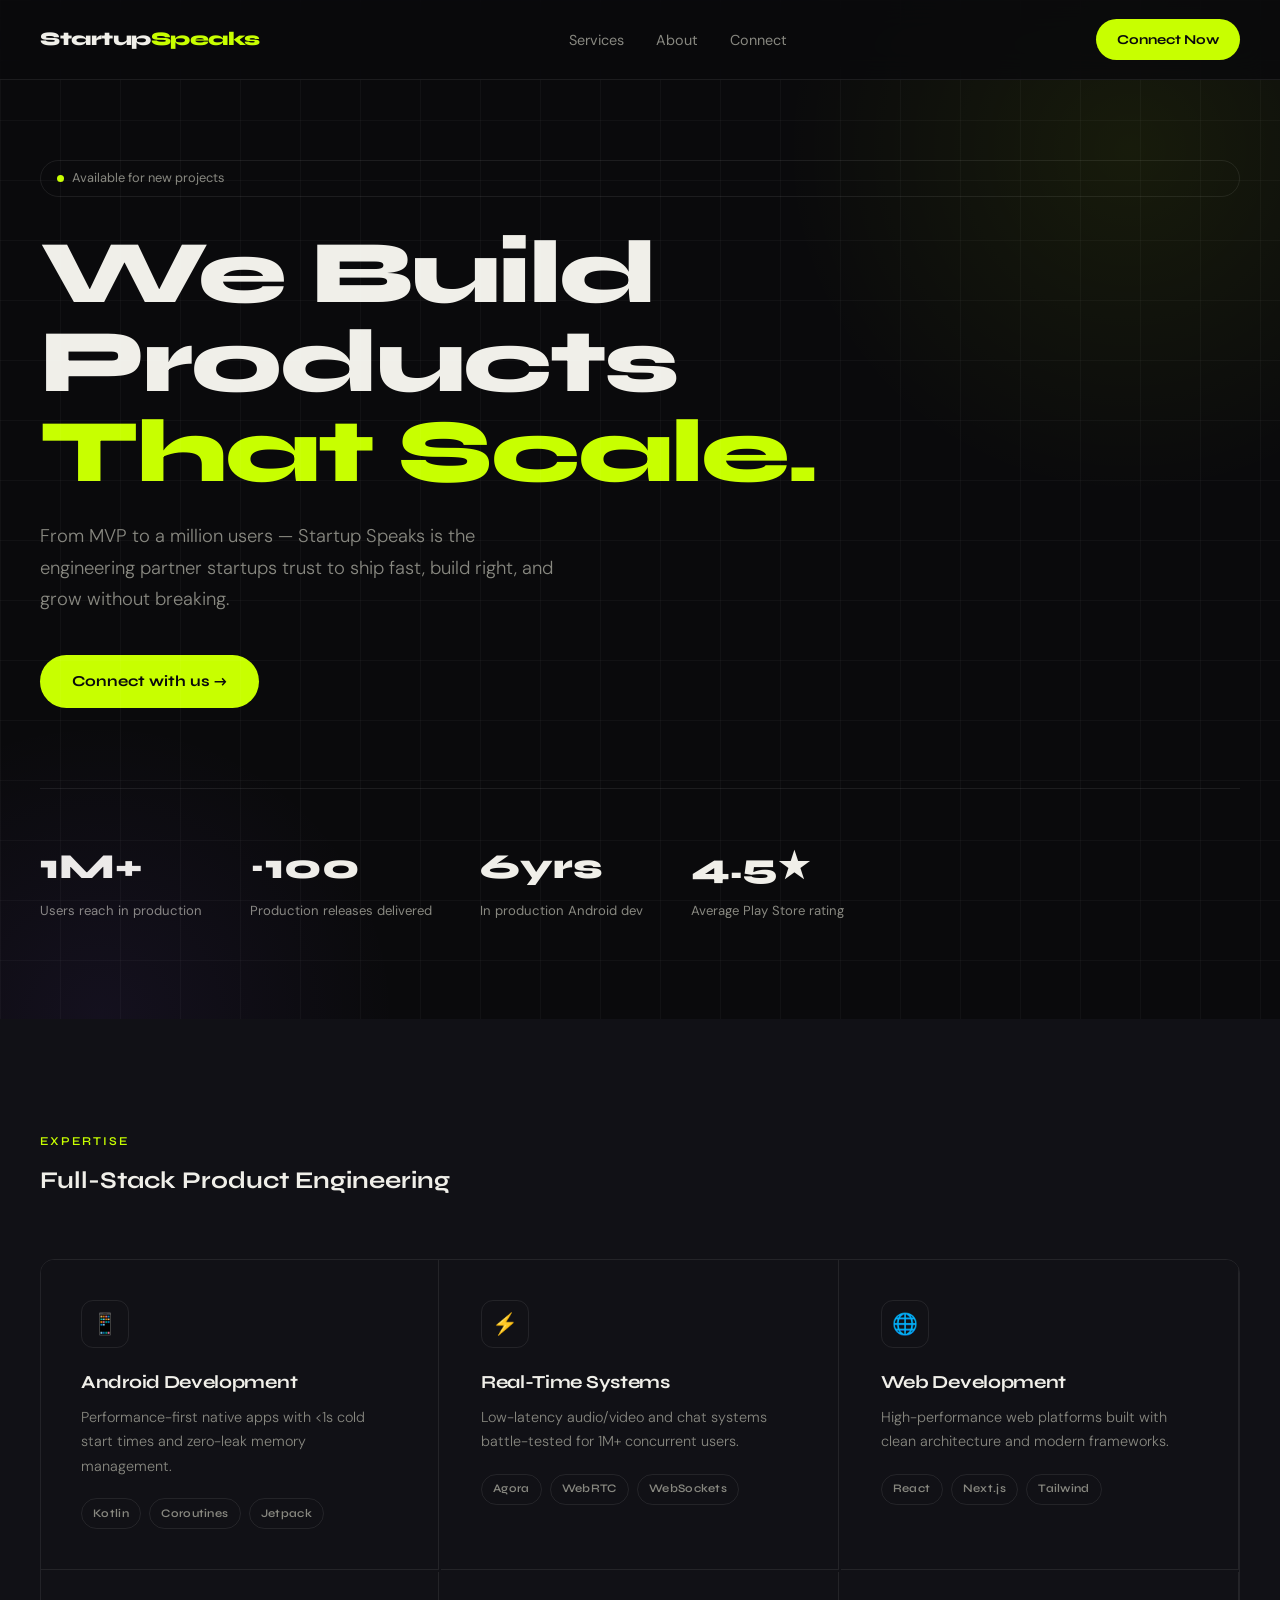
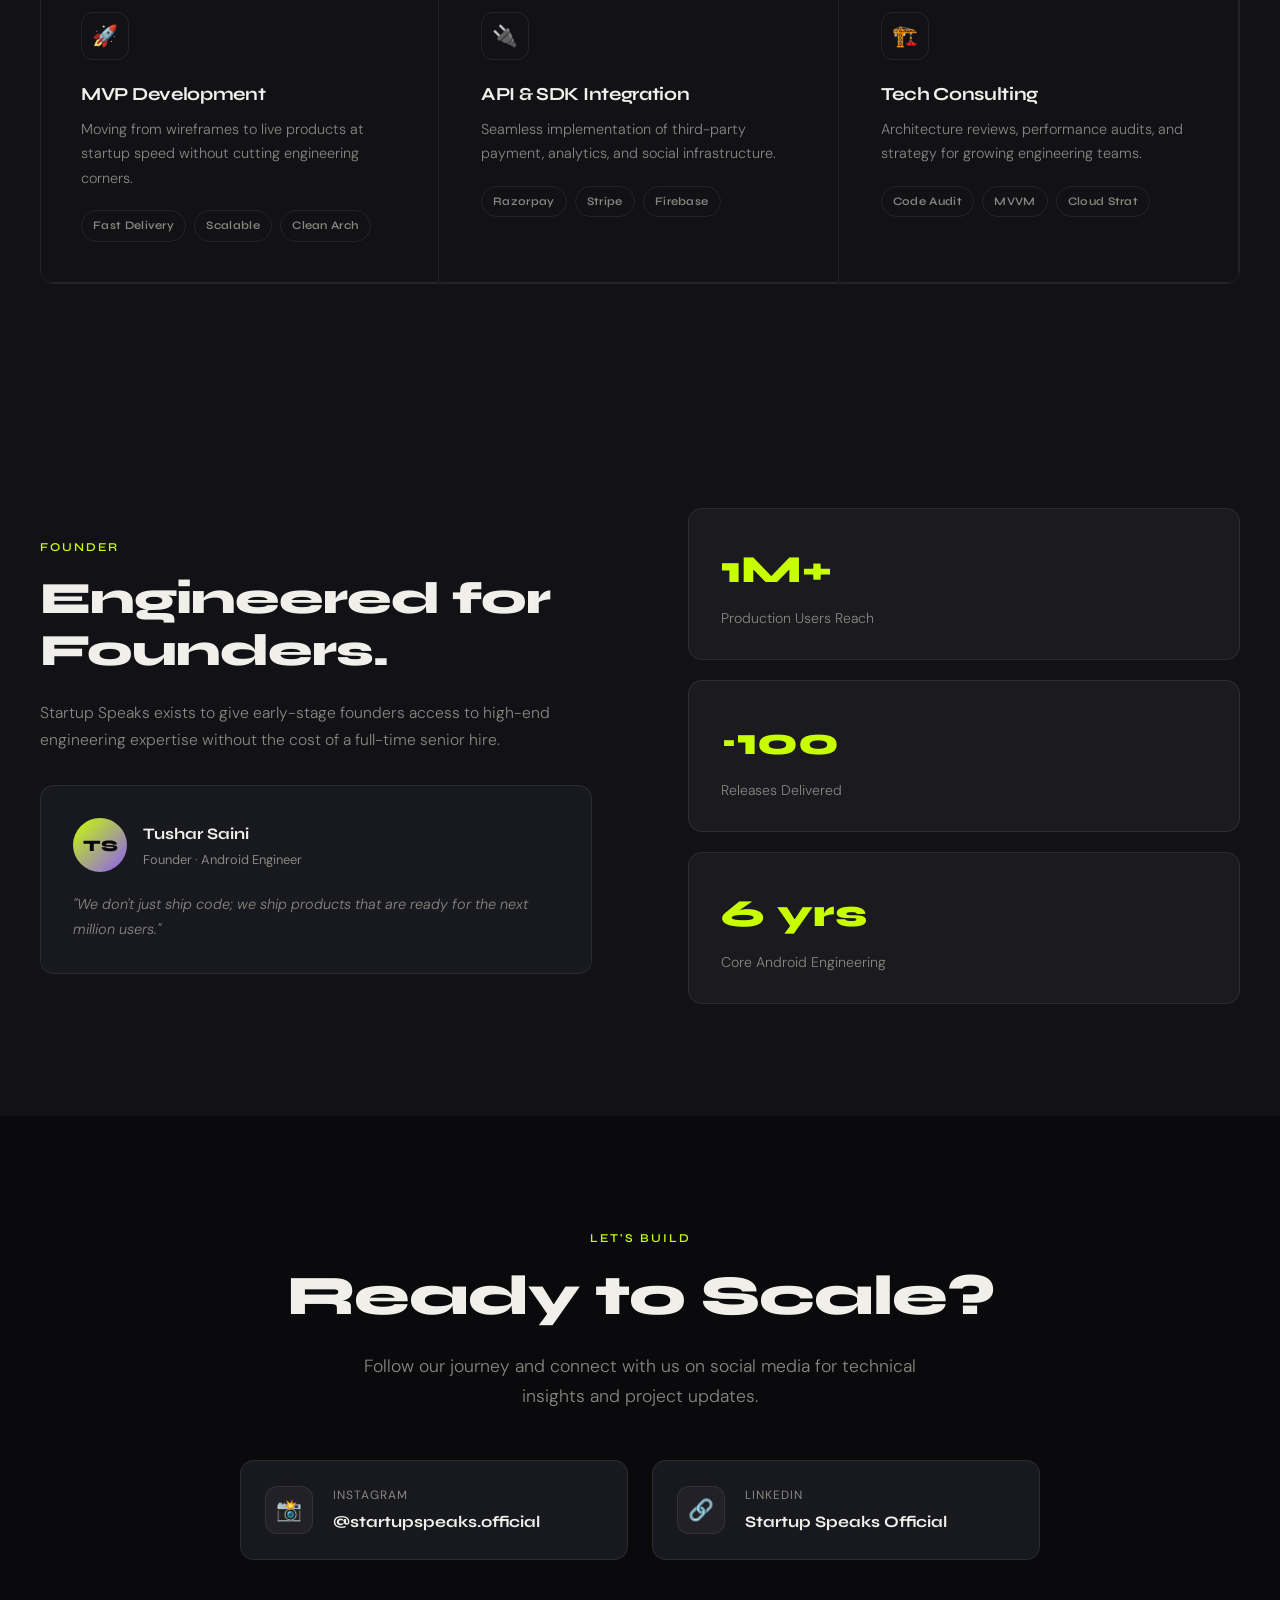
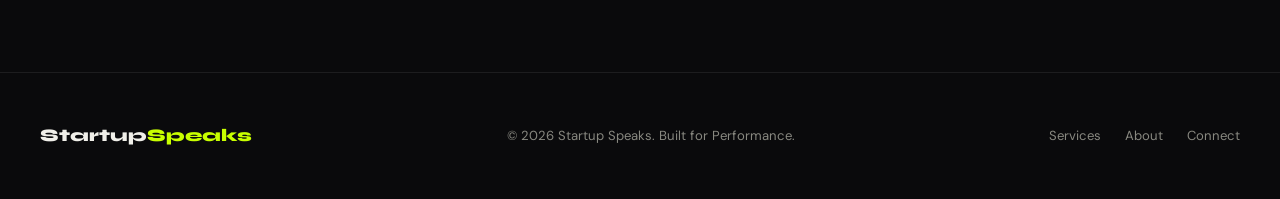
==== index.html @ ca3de437 "Rename startupspeaks_website_updated.html to index.html" ====
<!DOCTYPE html>
<html lang="en">
<head>
<meta charset="UTF-8" />
<meta name="viewport" content="width=device-width, initial-scale=1.0"/>
<title>Startup Speaks — We Build Products That Scale</title>
<link href="https://fonts.googleapis.com/css2?family=Syne:wght@400;500;600;700;800&family=DM+Sans:ital,wght@0,300;0,400;0,500;1,300&display=swap" rel="stylesheet"/>
<style>
*{margin:0;padding:0;box-sizing:border-box}
:root{
  --bg:#0A0A0C;
  --bg2:#111116;
  --bg3:#18181F;
  --accent:#C8FF00;
  --accent2:#8B5CF6;
  --text:#F0EFE9;
  --muted:#888880;
  --border:rgba(255,255,255,0.08);
  --card:rgba(255,255,255,0.04);
  --radius:14px;
}
html{scroll-behavior:smooth}
body{background:var(--bg);color:var(--text);font-family:'DM Sans',sans-serif;font-size:16px;line-height:1.7;overflow-x:hidden}
h1,h2,h3,h4{font-family:'Syne',sans-serif;line-height:1.15}

/* NAV */
nav{position:fixed;top:0;left:0;right:0;z-index:100;padding:1.2rem 2.5rem;display:flex;align-items:center;justify-content:space-between;background:rgba(10,10,12,0.85);backdrop-filter:blur(16px);border-bottom:1px solid var(--border)}
.logo{font-family:'Syne',sans-serif;font-size:1.2rem;font-weight:800;letter-spacing:-0.5px;color:var(--text)}
.logo span{color:var(--accent)}
.nav-links{display:flex;gap:2rem;list-style:none}
.nav-links a{color:var(--muted);text-decoration:none;font-size:0.9rem;font-weight:400;transition:color 0.2s}
.nav-links a:hover{color:var(--text)}
.nav-cta{background:var(--accent);color:#0A0A0C;padding:0.55rem 1.3rem;border-radius:100px;font-family:'Syne',sans-serif;font-size:0.85rem;font-weight:700;text-decoration:none;transition:opacity 0.2s}
.nav-cta:hover{opacity:0.85}

/* HERO */
.hero{min-height:100vh;display:flex;flex-direction:column;justify-content:center;padding:10rem 2.5rem 6rem;position:relative;overflow:hidden}
.hero-grid{position:absolute;inset:0;background-image:linear-gradient(rgba(255,255,255,0.03) 1px,transparent 1px),linear-gradient(90deg,rgba(255,255,255,0.03) 1px,transparent 1px);background-size:60px 60px;pointer-events:none}
.hero-glow{position:absolute;top:-200px;right:-200px;width:700px;height:700px;background:radial-gradient(circle,rgba(200,255,0,0.07) 0%,transparent 70%);pointer-events:none}
.hero-glow2{position:absolute;bottom:-300px;left:-200px;width:600px;height:600px;background:radial-gradient(circle,rgba(139,92,246,0.08) 0%,transparent 70%);pointer-events:none}
.hero-badge{display:inline-flex;align-items:center;gap:0.5rem;border:1px solid var(--border);border-radius:100px;padding:0.4rem 1rem;font-size:0.8rem;color:var(--muted);margin-bottom:2rem}
.badge-dot{width:7px;height:7px;border-radius:50%;background:var(--accent);animation:pulse 2s infinite}
@keyframes pulse{0%,100%{opacity:1}50%{opacity:0.4}}
.hero h1{font-size:clamp(3rem,7vw,6.5rem);font-weight:800;letter-spacing:-2px;line-height:1.0;max-width:900px;margin-bottom:1.5rem}
.hero h1 .line2{color:var(--accent)}
.hero p{font-size:1.15rem;color:var(--muted);max-width:520px;margin-bottom:2.5rem;font-weight:300}
.hero-actions{display:flex;gap:1rem;align-items:center;flex-wrap:wrap}
.btn-primary{background:var(--accent);color:#0A0A0C;padding:0.85rem 2rem;border-radius:100px;font-family:'Syne',sans-serif;font-weight:700;font-size:0.95rem;text-decoration:none;transition:opacity 0.2s}
.btn-primary:hover{opacity:0.85}
.hero-stats{display:flex;gap:3rem;margin-top:5rem;padding-top:3rem;border-top:1px solid var(--border)}
.stat-num{font-family:'Syne',sans-serif;font-size:2.2rem;font-weight:800;color:var(--text)}
.stat-label{font-size:0.82rem;color:var(--muted);margin-top:0.2rem}

/* SERVICES */
.services{background:var(--bg2)}
.services-grid{display:grid;grid-template-columns:repeat(auto-fit,minmax(300px,1fr));gap:1.5px;margin-top:4rem;border:1.5px solid var(--border);border-radius:var(--radius);overflow:hidden}
.service-card{background:var(--bg2);padding:2.5rem;border-right:1.5px solid var(--border);border-bottom:1.5px solid var(--border);transition:background 0.25s}
.service-card:hover{background:var(--bg3)}
.service-icon{width:48px;height:48px;border-radius:12px;border:1px solid var(--border);display:flex;align-items:center;justify-content:center;margin-bottom:1.5rem;font-size:1.3rem}
.service-card h3{font-size:1.15rem;font-weight:700;margin-bottom:0.75rem;letter-spacing:-0.3px}
.service-card p{font-size:0.9rem;color:var(--muted);line-height:1.7;font-weight:300}
.service-tags{display:flex;flex-wrap:wrap;gap:0.5rem;margin-top:1.25rem}
.tag{font-size:0.72rem;padding:0.3rem 0.7rem;border-radius:100px;border:1px solid var(--border);color:var(--muted);font-family:'Syne',sans-serif;font-weight:600;letter-spacing:0.3px}

/* ABOUT */
.about{background:var(--bg2)}
.about-inner{display:grid;grid-template-columns:1fr 1fr;gap:6rem;align-items:center}
.about-left h2{font-size:clamp(2rem,3.5vw,3rem);font-weight:800;letter-spacing:-1px;margin-bottom:1.5rem}
.about-left p{color:var(--muted);font-weight:300;margin-bottom:1.25rem;font-size:0.98rem}
.founder-card{background:var(--bg3);border:1px solid var(--border);border-radius:var(--radius);padding:2rem;margin-top:2rem}
.founder-top{display:flex;align-items:center;gap:1rem;margin-bottom:1.25rem}
.founder-avatar{width:54px;height:54px;border-radius:50%;background:linear-gradient(135deg,#C8FF00,#8B5CF6);display:flex;align-items:center;justify-content:center;font-family:'Syne',sans-serif;font-weight:800;font-size:1rem;color:#0A0A0C}
.founder-name{font-family:'Syne',sans-serif;font-weight:700;font-size:1rem;margin-bottom:0.15rem}
.founder-role{font-size:0.8rem;color:var(--muted)}
.founder-quote{font-size:0.9rem;color:var(--muted);font-style:italic;line-height:1.7;font-weight:300}
.about-right{display:flex;flex-direction:column;gap:1.25rem}
.about-stat{background:var(--card);border:1px solid var(--border);border-radius:var(--radius);padding:1.75rem 2rem;transition:border-color 0.2s}
.about-stat:hover{border-color:rgba(200,255,0,0.25)}
.about-stat-num{font-family:'Syne',sans-serif;font-size:2.4rem;font-weight:800;color:var(--accent);margin-bottom:0.3rem}
.about-stat-label{font-size:0.88rem;color:var(--muted);font-weight:300}

/* CONTACT */
section{padding:7rem 2.5rem}
.section-tag{font-size:0.75rem;font-weight:600;letter-spacing:2px;text-transform:uppercase;color:var(--accent);margin-bottom:1rem;font-family:'Syne',sans-serif;display:block}
#contact{background:var(--bg);text-align:center;display:flex;flex-direction:column;align-items:center}
.contact-inner{max-width:800px;width:100%}
.contact-inner h2{font-size:clamp(2.5rem,5vw,3.5rem);font-weight:800;letter-spacing:-1px;margin-bottom:1.5rem}
.contact-inner p{color:var(--muted);font-weight:300;margin:0 auto 3rem;font-size:1.1rem;max-width:600px}
.contact-links{display:grid;grid-template-columns:repeat(auto-fit, minmax(300px, 1fr));gap:1.5rem;justify-content:center}
.contact-link{display:flex;align-items:center;gap:1.25rem;padding:1.5rem;background:var(--bg3);border:1px solid var(--border);border-radius:var(--radius);text-decoration:none;color:var(--text);transition:border-color 0.2s,transform 0.2s}
.contact-link:hover{border-color:rgba(200,255,0,0.4);transform:translateY(-4px)}
.cl-icon{width:48px;height:48px;border-radius:12px;background:var(--card);border:1px solid var(--border);display:flex;align-items:center;justify-content:center;font-size:1.3rem;flex-shrink:0}
.cl-text{text-align:left}
.cl-label{font-size:0.75rem;color:var(--muted);font-weight:400;margin-bottom:0.15rem;text-transform:uppercase;letter-spacing:1px}
.cl-value{font-family:'Syne',sans-serif;font-size:1rem;font-weight:700}

/* FOOTER */
footer{border-top:1px solid var(--border);padding:3rem 2.5rem;display:flex;align-items:center;justify-content:space-between;flex-wrap:wrap;gap:2rem}
.foot-logo{font-family:'Syne',sans-serif;font-size:1.1rem;font-weight:800}
.foot-logo span{color:var(--accent)}
.foot-copy{font-size:0.82rem;color:var(--muted)}
.foot-links{display:flex;gap:1.5rem}
.foot-links a{font-size:0.82rem;color:var(--muted);text-decoration:none;transition:color 0.2s}
.foot-links a:hover{color:var(--text)}

@media(max-width:768px){
  nav{padding:1rem 1.25rem}
  .nav-links{display:none}
  .hero{padding:8rem 1.25rem 4rem}
  .hero-stats{flex-wrap:wrap;gap:2rem}
  section{padding:5rem 1.25rem}
  .about-inner{grid-template-columns:1fr;gap:3rem}
  .contact-links{grid-template-columns:1fr}
  footer{flex-direction:column;text-align:center}
}
</style>
</head>
<body>

<nav>
  <div class="logo">Startup<span>Speaks</span></div>
  <ul class="nav-links">
    <li><a href="#services">Services</a></li>
    <li><a href="#about">About</a></li>
    <li><a href="#contact">Connect</a></li>
  </ul>
  <a href="#contact" class="nav-cta">Connect Now</a>
</nav>

<!-- HERO -->
<section class="hero" id="home">
  <div class="hero-grid"></div>
  <div class="hero-glow"></div>
  <div class="hero-glow2"></div>
  <div class="hero-badge">
    <span class="badge-dot"></span>
    Available for new projects
  </div>
  <h1>We Build Products<br><span class="line2">That Scale.</span></h1>
  <p>From MVP to a million users — Startup Speaks is the engineering partner startups trust to ship fast, build right, and grow without breaking.</p>
  <div class="hero-actions">
    <a href="#contact" class="btn-primary">Connect with us →</a>
  </div>
  <div class="hero-stats">
    <div>
      <div class="stat-num">1M+</div>
      <div class="stat-label">Users reach in production</div>
    </div>
    <div>
      <div class="stat-num">~100</div>
      <div class="stat-label">Production releases delivered</div>
    </div>
    <div>
      <div class="stat-num">6yrs</div>
      <div class="stat-label">In production Android dev</div>
    </div>
    <div>
      <div class="stat-num">4.5★</div>
      <div class="stat-label">Average Play Store rating</div>
    </div>
  </div>
</section>

<!-- SERVICES (FULL RESTORATION) -->
<section class="services" id="services">
  <div class="section-tag">Expertise</div>
  <h2 class="section-title">Full-Stack Product Engineering</h2>
  <div class="services-grid">
    <div class="service-card">
      <div class="service-icon">📱</div>
      <h3>Android Development</h3>
      <p>Performance-first native apps with &lt;1s cold start times and zero-leak memory management.</p>
      <div class="service-tags"><span class="tag">Kotlin</span><span class="tag">Coroutines</span><span class="tag">Jetpack</span></div>
    </div>
    <div class="service-card">
      <div class="service-icon">⚡</div>
      <h3>Real-Time Systems</h3>
      <p>Low-latency audio/video and chat systems battle-tested for 1M+ concurrent users.</p>
      <div class="service-tags"><span class="tag">Agora</span><span class="tag">WebRTC</span><span class="tag">WebSockets</span></div>
    </div>
    <div class="service-card">
      <div class="service-icon">🌐</div>
      <h3>Web Development</h3>
      <p>High-performance web platforms built with clean architecture and modern frameworks.</p>
      <div class="service-tags"><span class="tag">React</span><span class="tag">Next.js</span><span class="tag">Tailwind</span></div>
    </div>
    <div class="service-card">
      <div class="service-icon">🚀</div>
      <h3>MVP Development</h3>
      <p>Moving from wireframes to live products at startup speed without cutting engineering corners.</p>
      <div class="service-tags"><span class="tag">Fast Delivery</span><span class="tag">Scalable</span><span class="tag">Clean Arch</span></div>
    </div>
    <div class="service-card">
      <div class="service-icon">🔌</div>
      <h3>API & SDK Integration</h3>
      <p>Seamless implementation of third-party payment, analytics, and social infrastructure.</p>
      <div class="service-tags"><span class="tag">Razorpay</span><span class="tag">Stripe</span><span class="tag">Firebase</span></div>
    </div>
    <div class="service-card">
      <div class="service-icon">🏗️</div>
      <h3>Tech Consulting</h3>
      <p>Architecture reviews, performance audits, and strategy for growing engineering teams.</p>
      <div class="service-tags"><span class="tag">Code Audit</span><span class="tag">MVVM</span><span class="tag">Cloud Strat</span></div>
    </div>
  </div>
</section>

<!-- ABOUT -->
<section class="about" id="about">
  <div class="about-inner">
    <div class="about-left">
      <div class="section-tag">Founder</div>
      <h2>Engineered for Founders.</h2>
      <p>Startup Speaks exists to give early-stage founders access to high-end engineering expertise without the cost of a full-time senior hire.</p>
      <div class="founder-card">
        <div class="founder-top">
          <div class="founder-avatar">TS</div>
          <div>
            <div class="founder-name">Tushar Saini</div>
            <div class="founder-role">Founder · Android Engineer</div>
          </div>
        </div>
        <div class="founder-quote">"We don't just ship code; we ship products that are ready for the next million users."</div>
      </div>
    </div>
    <div class="about-right">
      <div class="about-stat"><div class="about-stat-num">1M+</div><div class="about-stat-label">Production Users Reach</div></div>
      <div class="about-stat"><div class="about-stat-num">~100</div><div class="about-stat-label">Releases Delivered</div></div>
      <div class="about-stat"><div class="about-stat-num">6 yrs</div><div class="about-stat-label">Core Android Engineering</div></div>
    </div>
  </div>
</section>

<!-- LET'S BUILD -->
<section id="contact">
  <span class="section-tag">Let's Build</span>
  <div class="contact-inner">
    <h2>Ready to Scale?</h2>
    <p>Follow our journey and connect with us on social media for technical insights and project updates.</p>
    <div class="contact-links">
      <a href="https://instagram.com/startupspeaks.official" class="contact-link" target="_blank">
        <div class="cl-icon">📸</div>
        <div class="cl-text">
          <div class="cl-label">Instagram</div>
          <div class="cl-value">@startupspeaks.official</div>
        </div>
      </a>
      <a href="https://www.linkedin.com/company/startup-speaks-official/" class="contact-link" target="_blank">
        <div class="cl-icon">🔗</div>
        <div class="cl-text">
          <div class="cl-label">LinkedIn</div>
          <div class="cl-value">Startup Speaks Official</div>
        </div>
      </a>
    </div>
  </div>
</section>

<footer>
  <div class="foot-logo">Startup<span>Speaks</span></div>
  <div class="foot-copy">© 2026 Startup Speaks. Built for Performance.</div>
  <div class="foot-links">
    <a href="#services">Services</a>
    <a href="#about">About</a>
    <a href="#contact">Connect</a>
  </div>
</footer>

</body>
</html>
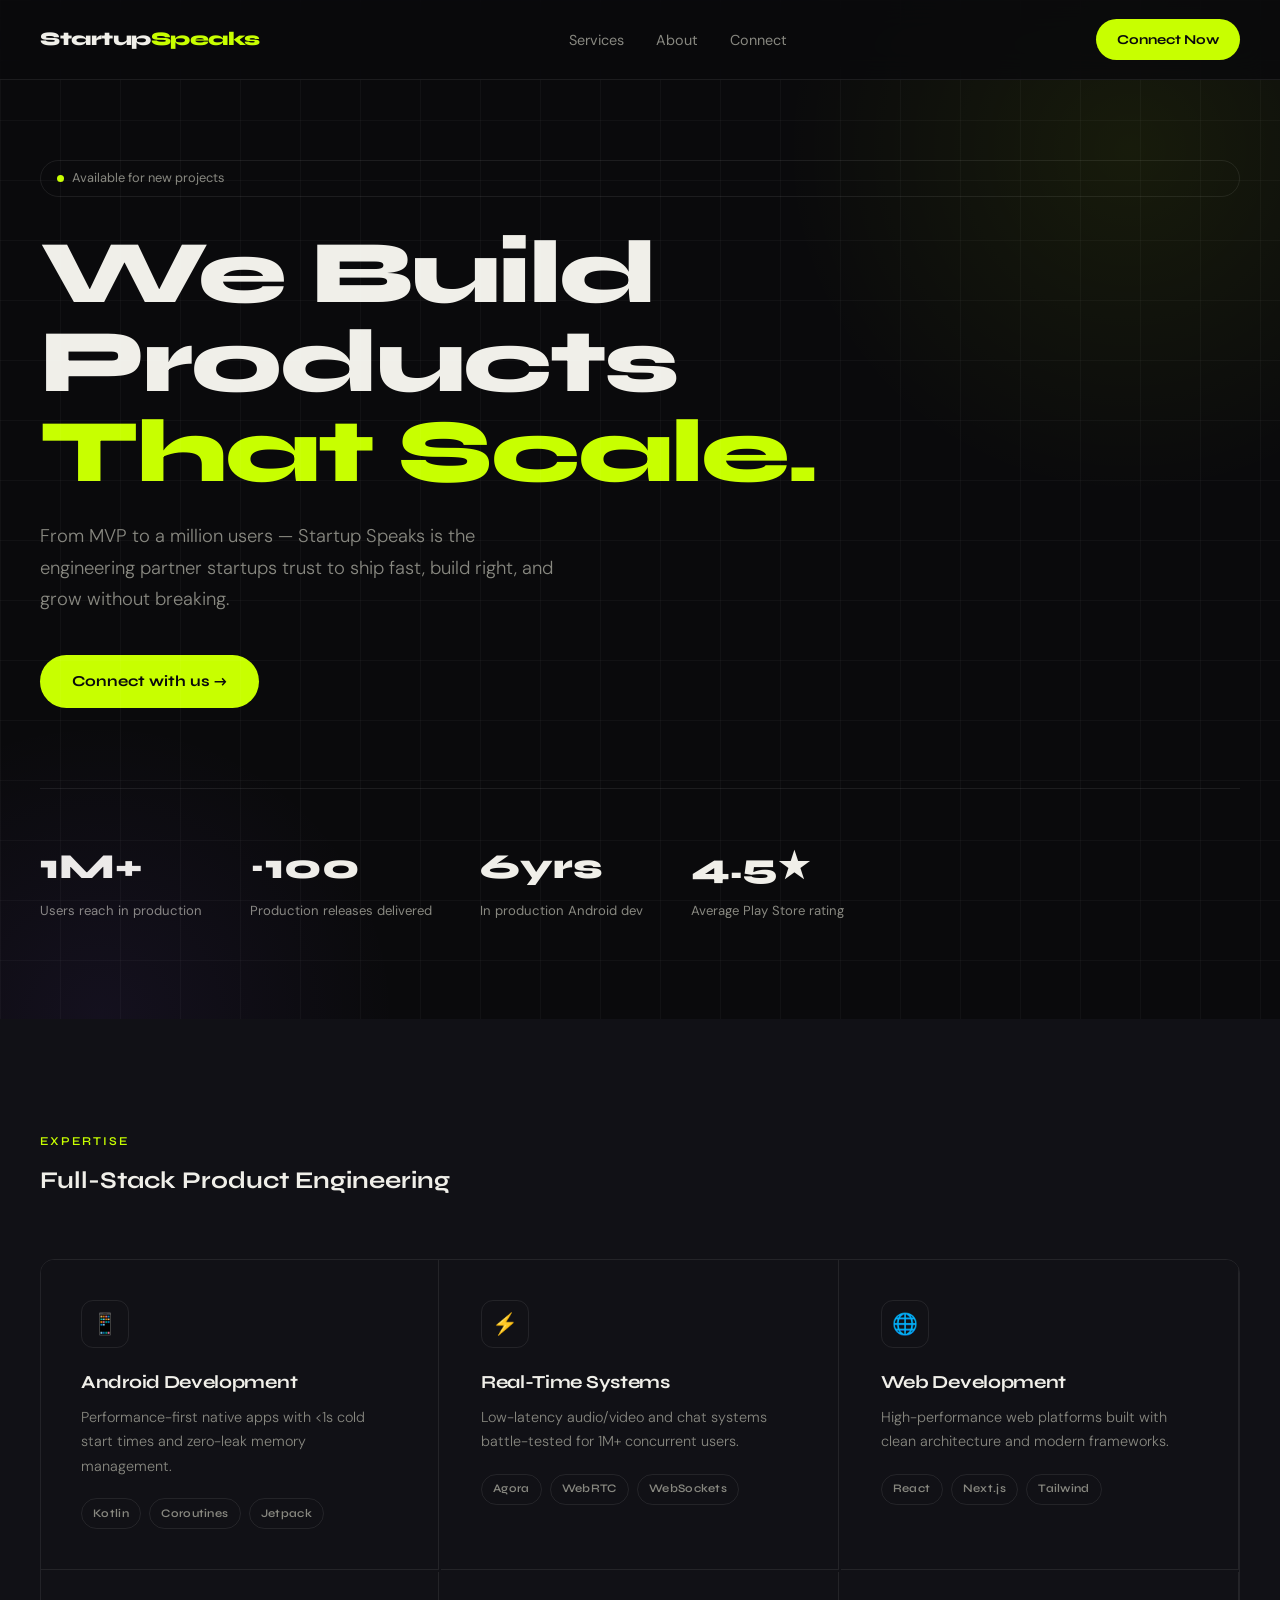
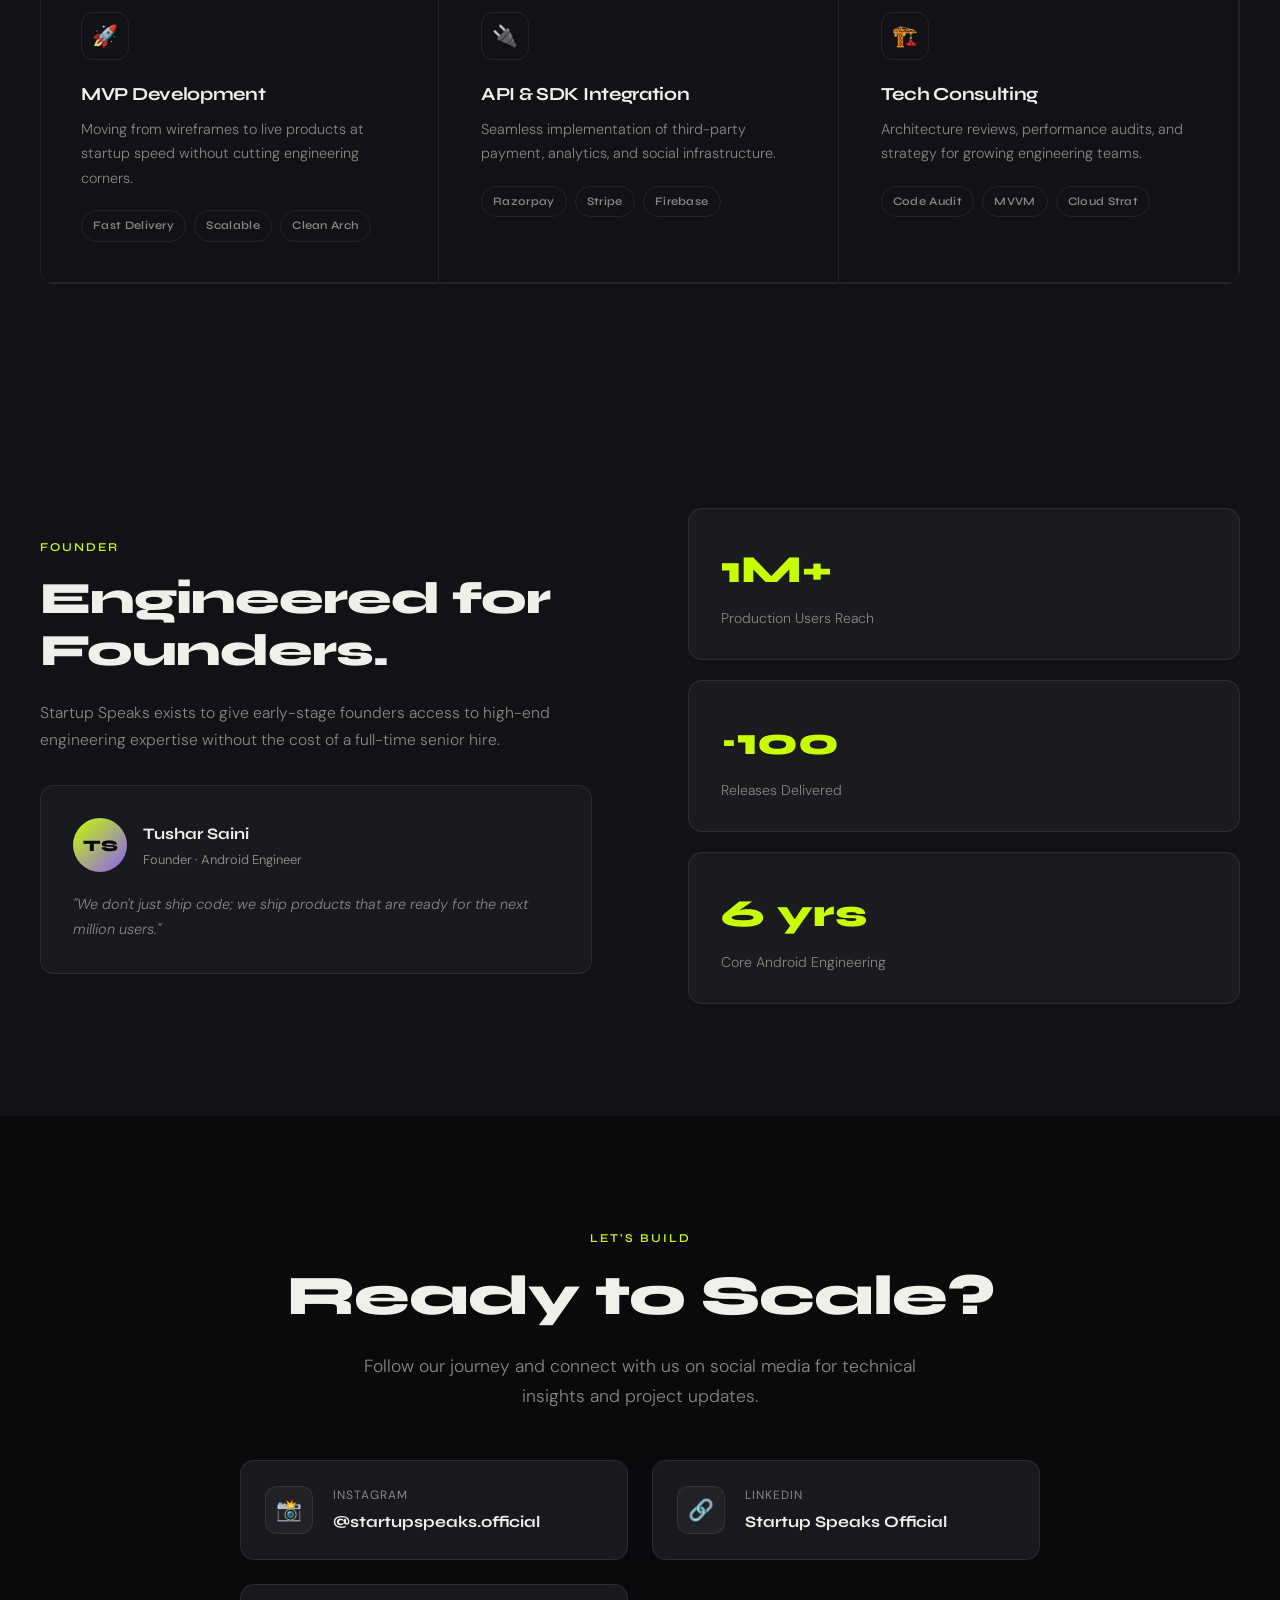
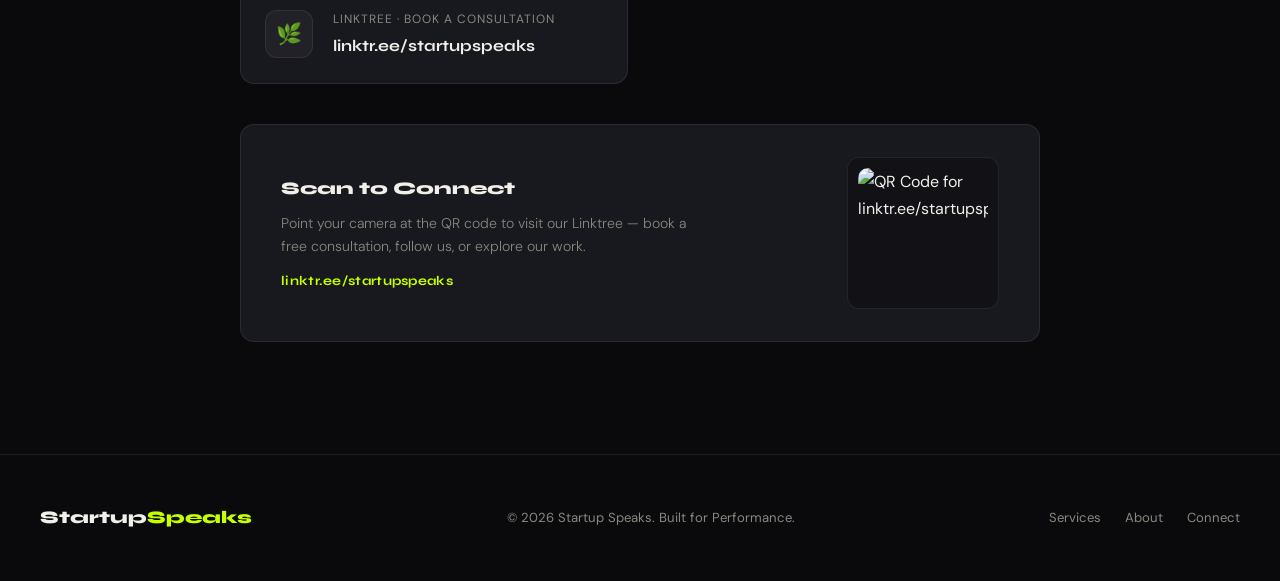
==== commit 4069162d: "Add files via upload" ====
--- a/index.html
+++ b/index.html
@@ -1,6 +1,15 @@
 <!DOCTYPE html>
 <html lang="en">
 <head>
+  <!-- Google tag (gtag.js) -->
+<script async src="https://www.googletagmanager.com/gtag/js?id=G-L5RK6MMP61"></script>
+<script>
+  window.dataLayer = window.dataLayer || [];
+  function gtag(){dataLayer.push(arguments);}
+  gtag('js', new Date());
+
+  gtag('config', 'G-L5RK6MMP61');
+</script>
 <meta charset="UTF-8" />
 <meta name="viewport" content="width=device-width, initial-scale=1.0"/>
 <title>Startup Speaks — We Build Products That Scale</title>
@@ -94,6 +103,16 @@
 .cl-label{font-size:0.75rem;color:var(--muted);font-weight:400;margin-bottom:0.15rem;text-transform:uppercase;letter-spacing:1px}
 .cl-value{font-family:'Syne',sans-serif;font-size:1rem;font-weight:700}
 
+/* QR CARD */
+.qr-card{display:flex;align-items:center;justify-content:space-between;gap:2rem;margin-top:2.5rem;padding:2rem 2.5rem;background:var(--bg3);border:1px solid var(--border);border-radius:var(--radius);max-width:800px;width:100%;text-align:left;transition:border-color 0.2s}
+.qr-card:hover{border-color:rgba(200,255,0,0.3)}
+.qr-card-left{flex:1}
+.qr-title{font-family:'Syne',sans-serif;font-size:1.1rem;font-weight:800;margin-bottom:0.5rem;color:var(--text)}
+.qr-sub{font-size:0.88rem;color:var(--muted);font-weight:300;line-height:1.65;margin-bottom:0.75rem;max-width:420px}
+.qr-url{font-family:'Syne',sans-serif;font-size:0.82rem;font-weight:700;color:var(--accent);letter-spacing:0.3px}
+.qr-card-right{flex-shrink:0;padding:10px;background:var(--bg2);border:1px solid var(--border);border-radius:12px}
+@media(max-width:768px){.qr-card{flex-direction:column;align-items:flex-start}.qr-card-right{align-self:center}}
+
 /* FOOTER */
 footer{border-top:1px solid var(--border);padding:3rem 2.5rem;display:flex;align-items:center;justify-content:space-between;flex-wrap:wrap;gap:2rem}
 .foot-logo{font-family:'Syne',sans-serif;font-size:1.1rem;font-weight:800}
@@ -252,6 +271,25 @@
           <div class="cl-value">Startup Speaks Official</div>
         </div>
       </a>
+      <a href="https://linktr.ee/startupspeaks" class="contact-link" target="_blank">
+        <div class="cl-icon">🌿</div>
+        <div class="cl-text">
+          <div class="cl-label">Linktree · Book a Consultation</div>
+          <div class="cl-value">linktr.ee/startupspeaks</div>
+        </div>
+      </a>
+    </div>
+
+    <!-- QR Card -->
+    <div class="qr-card">
+      <div class="qr-card-left">
+        <div class="qr-title">Scan to Connect</div>
+        <div class="qr-sub">Point your camera at the QR code to visit our Linktree — book a free consultation, follow us, or explore our work.</div>
+        <div class="qr-url">linktr.ee/startupspeaks</div>
+      </div>
+      <div class="qr-card-right">
+        <img src="https://api.qrserver.com/v1/create-qr-code/?size=160x160&data=https://linktr.ee/startupspeaks&bgcolor=111116&color=C8FF00&qzone=2&format=png" alt="QR Code for linktr.ee/startupspeaks" width="130" height="130" style="border-radius:10px;display:block"/>
+      </div>
     </div>
   </div>
 </section>
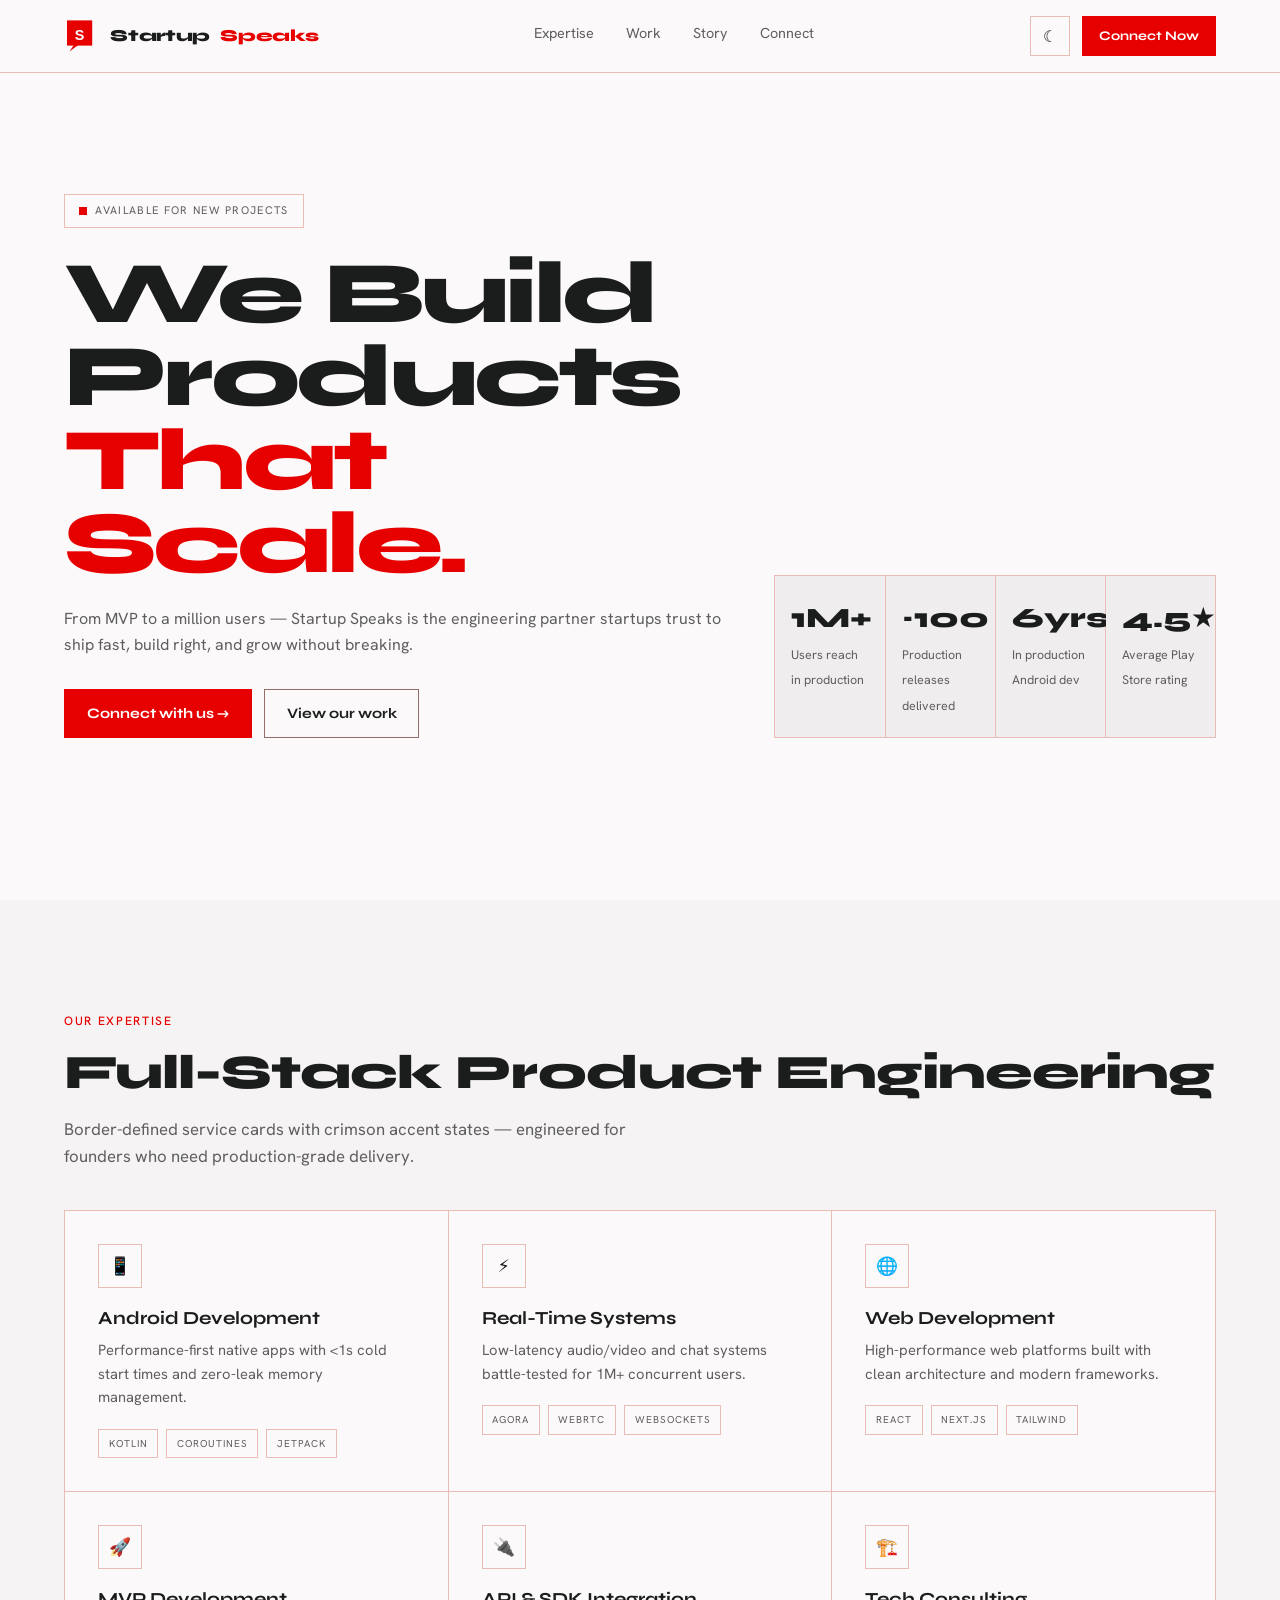
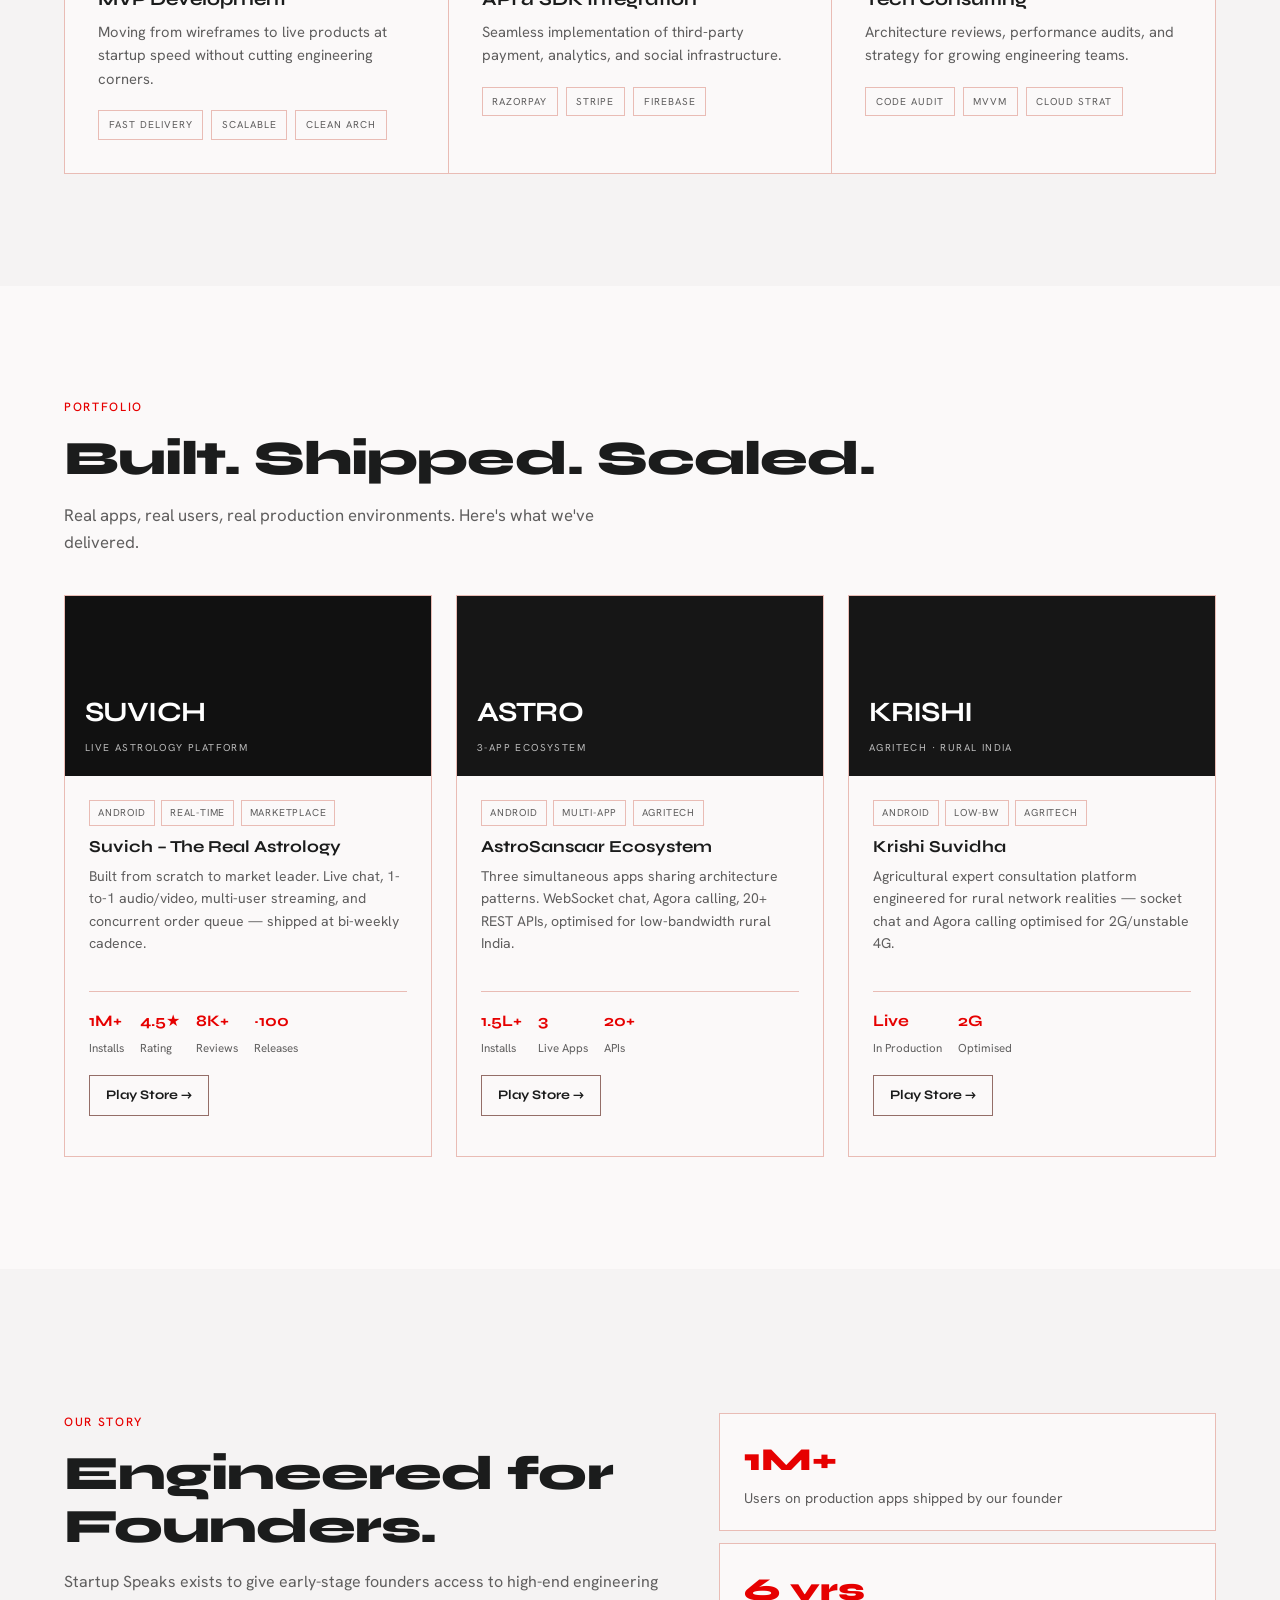
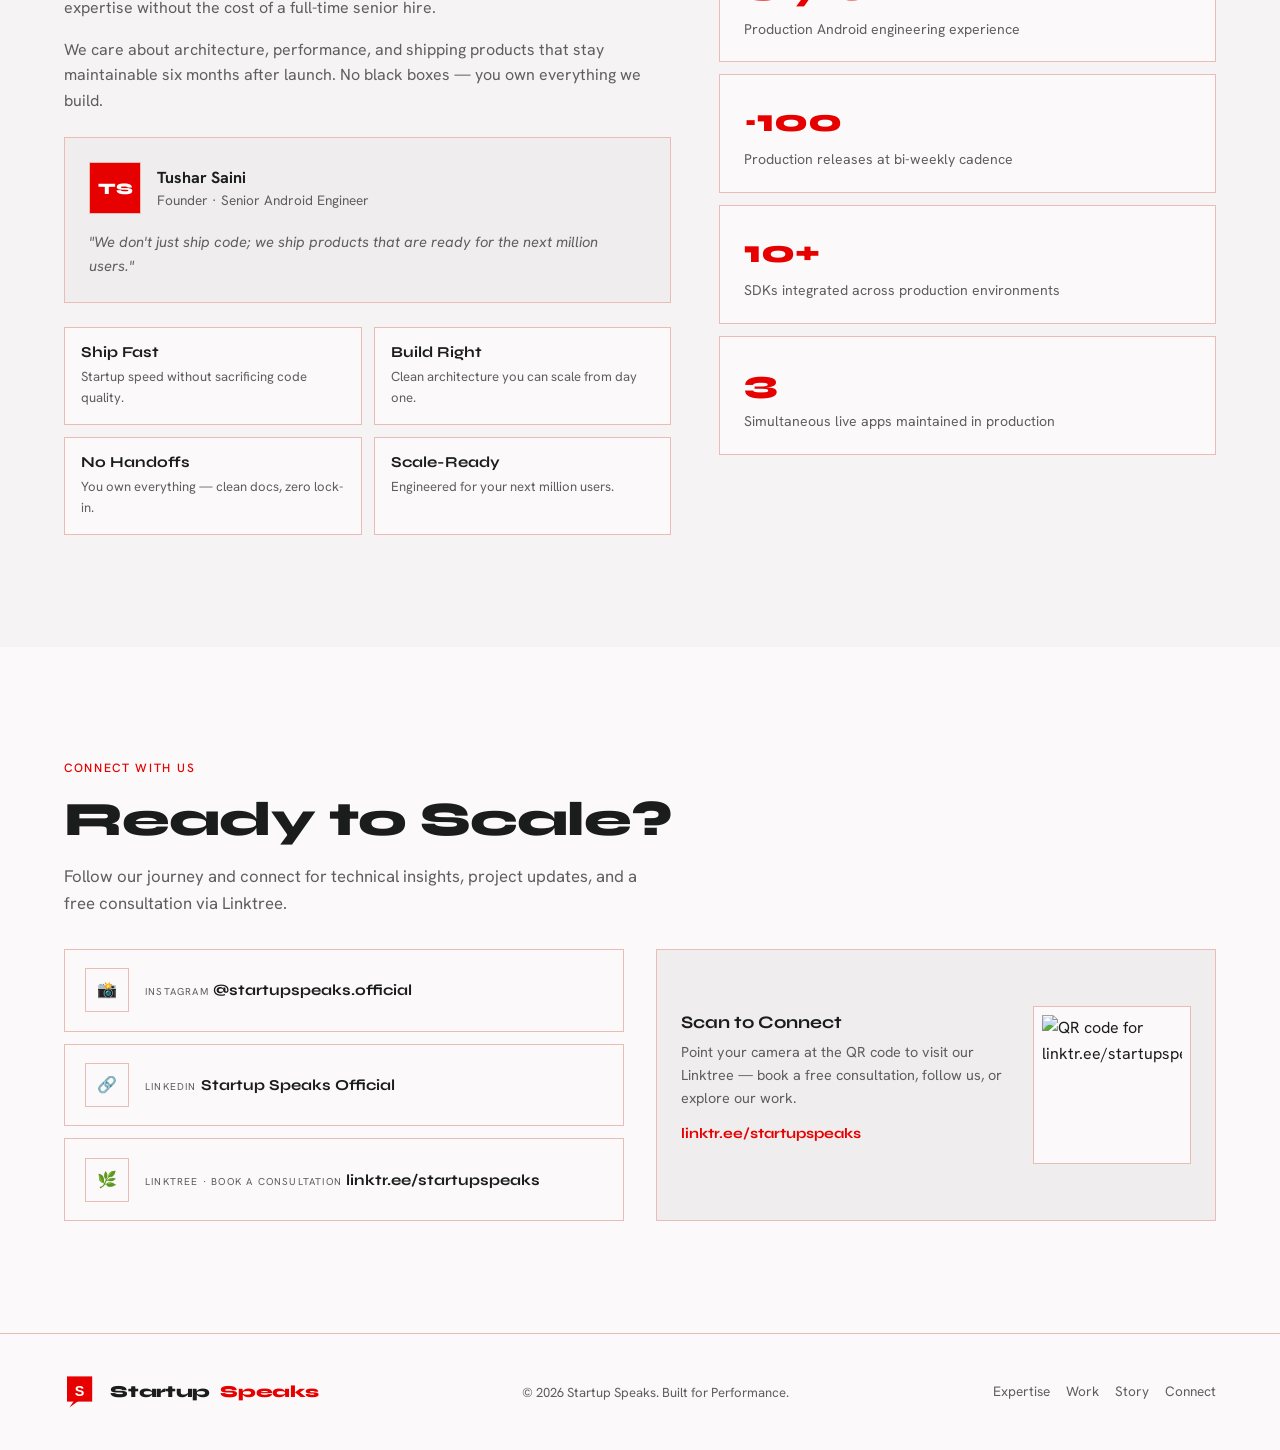
==== commit 6437c565: "Redesign site with Noir & Crimson dual-theme system. Replace inline lime styling with crimson editor" ====
--- a/index.html
+++ b/index.html
@@ -1,308 +1,296 @@
 <!DOCTYPE html>
 <html lang="en">
 <head>
-  <!-- Google tag (gtag.js) -->
-<script async src="https://www.googletagmanager.com/gtag/js?id=G-L5RK6MMP61"></script>
-<script>
-  window.dataLayer = window.dataLayer || [];
-  function gtag(){dataLayer.push(arguments);}
-  gtag('js', new Date());
-
-  gtag('config', 'G-L5RK6MMP61');
-</script>
-<meta charset="UTF-8" />
-<meta name="viewport" content="width=device-width, initial-scale=1.0"/>
-<title>Startup Speaks — We Build Products That Scale</title>
-<link href="https://fonts.googleapis.com/css2?family=Syne:wght@400;500;600;700;800&family=DM+Sans:ital,wght@0,300;0,400;0,500;1,300&display=swap" rel="stylesheet"/>
-<style>
-*{margin:0;padding:0;box-sizing:border-box}
-:root{
-  --bg:#0A0A0C;
-  --bg2:#111116;
-  --bg3:#18181F;
-  --accent:#C8FF00;
-  --accent2:#8B5CF6;
-  --text:#F0EFE9;
-  --muted:#888880;
-  --border:rgba(255,255,255,0.08);
-  --card:rgba(255,255,255,0.04);
-  --radius:14px;
-}
-html{scroll-behavior:smooth}
-body{background:var(--bg);color:var(--text);font-family:'DM Sans',sans-serif;font-size:16px;line-height:1.7;overflow-x:hidden}
-h1,h2,h3,h4{font-family:'Syne',sans-serif;line-height:1.15}
-
-/* NAV */
-nav{position:fixed;top:0;left:0;right:0;z-index:100;padding:1.2rem 2.5rem;display:flex;align-items:center;justify-content:space-between;background:rgba(10,10,12,0.85);backdrop-filter:blur(16px);border-bottom:1px solid var(--border)}
-.logo{font-family:'Syne',sans-serif;font-size:1.2rem;font-weight:800;letter-spacing:-0.5px;color:var(--text)}
-.logo span{color:var(--accent)}
-.nav-links{display:flex;gap:2rem;list-style:none}
-.nav-links a{color:var(--muted);text-decoration:none;font-size:0.9rem;font-weight:400;transition:color 0.2s}
-.nav-links a:hover{color:var(--text)}
-.nav-cta{background:var(--accent);color:#0A0A0C;padding:0.55rem 1.3rem;border-radius:100px;font-family:'Syne',sans-serif;font-size:0.85rem;font-weight:700;text-decoration:none;transition:opacity 0.2s}
-.nav-cta:hover{opacity:0.85}
-
-/* HERO */
-.hero{min-height:100vh;display:flex;flex-direction:column;justify-content:center;padding:10rem 2.5rem 6rem;position:relative;overflow:hidden}
-.hero-grid{position:absolute;inset:0;background-image:linear-gradient(rgba(255,255,255,0.03) 1px,transparent 1px),linear-gradient(90deg,rgba(255,255,255,0.03) 1px,transparent 1px);background-size:60px 60px;pointer-events:none}
-.hero-glow{position:absolute;top:-200px;right:-200px;width:700px;height:700px;background:radial-gradient(circle,rgba(200,255,0,0.07) 0%,transparent 70%);pointer-events:none}
-.hero-glow2{position:absolute;bottom:-300px;left:-200px;width:600px;height:600px;background:radial-gradient(circle,rgba(139,92,246,0.08) 0%,transparent 70%);pointer-events:none}
-.hero-badge{display:inline-flex;align-items:center;gap:0.5rem;border:1px solid var(--border);border-radius:100px;padding:0.4rem 1rem;font-size:0.8rem;color:var(--muted);margin-bottom:2rem}
-.badge-dot{width:7px;height:7px;border-radius:50%;background:var(--accent);animation:pulse 2s infinite}
-@keyframes pulse{0%,100%{opacity:1}50%{opacity:0.4}}
-.hero h1{font-size:clamp(3rem,7vw,6.5rem);font-weight:800;letter-spacing:-2px;line-height:1.0;max-width:900px;margin-bottom:1.5rem}
-.hero h1 .line2{color:var(--accent)}
-.hero p{font-size:1.15rem;color:var(--muted);max-width:520px;margin-bottom:2.5rem;font-weight:300}
-.hero-actions{display:flex;gap:1rem;align-items:center;flex-wrap:wrap}
-.btn-primary{background:var(--accent);color:#0A0A0C;padding:0.85rem 2rem;border-radius:100px;font-family:'Syne',sans-serif;font-weight:700;font-size:0.95rem;text-decoration:none;transition:opacity 0.2s}
-.btn-primary:hover{opacity:0.85}
-.hero-stats{display:flex;gap:3rem;margin-top:5rem;padding-top:3rem;border-top:1px solid var(--border)}
-.stat-num{font-family:'Syne',sans-serif;font-size:2.2rem;font-weight:800;color:var(--text)}
-.stat-label{font-size:0.82rem;color:var(--muted);margin-top:0.2rem}
-
-/* SERVICES */
-.services{background:var(--bg2)}
-.services-grid{display:grid;grid-template-columns:repeat(auto-fit,minmax(300px,1fr));gap:1.5px;margin-top:4rem;border:1.5px solid var(--border);border-radius:var(--radius);overflow:hidden}
-.service-card{background:var(--bg2);padding:2.5rem;border-right:1.5px solid var(--border);border-bottom:1.5px solid var(--border);transition:background 0.25s}
-.service-card:hover{background:var(--bg3)}
-.service-icon{width:48px;height:48px;border-radius:12px;border:1px solid var(--border);display:flex;align-items:center;justify-content:center;margin-bottom:1.5rem;font-size:1.3rem}
-.service-card h3{font-size:1.15rem;font-weight:700;margin-bottom:0.75rem;letter-spacing:-0.3px}
-.service-card p{font-size:0.9rem;color:var(--muted);line-height:1.7;font-weight:300}
-.service-tags{display:flex;flex-wrap:wrap;gap:0.5rem;margin-top:1.25rem}
-.tag{font-size:0.72rem;padding:0.3rem 0.7rem;border-radius:100px;border:1px solid var(--border);color:var(--muted);font-family:'Syne',sans-serif;font-weight:600;letter-spacing:0.3px}
-
-/* ABOUT */
-.about{background:var(--bg2)}
-.about-inner{display:grid;grid-template-columns:1fr 1fr;gap:6rem;align-items:center}
-.about-left h2{font-size:clamp(2rem,3.5vw,3rem);font-weight:800;letter-spacing:-1px;margin-bottom:1.5rem}
-.about-left p{color:var(--muted);font-weight:300;margin-bottom:1.25rem;font-size:0.98rem}
-.founder-card{background:var(--bg3);border:1px solid var(--border);border-radius:var(--radius);padding:2rem;margin-top:2rem}
-.founder-top{display:flex;align-items:center;gap:1rem;margin-bottom:1.25rem}
-.founder-avatar{width:54px;height:54px;border-radius:50%;background:linear-gradient(135deg,#C8FF00,#8B5CF6);display:flex;align-items:center;justify-content:center;font-family:'Syne',sans-serif;font-weight:800;font-size:1rem;color:#0A0A0C}
-.founder-name{font-family:'Syne',sans-serif;font-weight:700;font-size:1rem;margin-bottom:0.15rem}
-.founder-role{font-size:0.8rem;color:var(--muted)}
-.founder-quote{font-size:0.9rem;color:var(--muted);font-style:italic;line-height:1.7;font-weight:300}
-.about-right{display:flex;flex-direction:column;gap:1.25rem}
-.about-stat{background:var(--card);border:1px solid var(--border);border-radius:var(--radius);padding:1.75rem 2rem;transition:border-color 0.2s}
-.about-stat:hover{border-color:rgba(200,255,0,0.25)}
-.about-stat-num{font-family:'Syne',sans-serif;font-size:2.4rem;font-weight:800;color:var(--accent);margin-bottom:0.3rem}
-.about-stat-label{font-size:0.88rem;color:var(--muted);font-weight:300}
-
-/* CONTACT */
-section{padding:7rem 2.5rem}
-.section-tag{font-size:0.75rem;font-weight:600;letter-spacing:2px;text-transform:uppercase;color:var(--accent);margin-bottom:1rem;font-family:'Syne',sans-serif;display:block}
-#contact{background:var(--bg);text-align:center;display:flex;flex-direction:column;align-items:center}
-.contact-inner{max-width:800px;width:100%}
-.contact-inner h2{font-size:clamp(2.5rem,5vw,3.5rem);font-weight:800;letter-spacing:-1px;margin-bottom:1.5rem}
-.contact-inner p{color:var(--muted);font-weight:300;margin:0 auto 3rem;font-size:1.1rem;max-width:600px}
-.contact-links{display:grid;grid-template-columns:repeat(auto-fit, minmax(300px, 1fr));gap:1.5rem;justify-content:center}
-.contact-link{display:flex;align-items:center;gap:1.25rem;padding:1.5rem;background:var(--bg3);border:1px solid var(--border);border-radius:var(--radius);text-decoration:none;color:var(--text);transition:border-color 0.2s,transform 0.2s}
-.contact-link:hover{border-color:rgba(200,255,0,0.4);transform:translateY(-4px)}
-.cl-icon{width:48px;height:48px;border-radius:12px;background:var(--card);border:1px solid var(--border);display:flex;align-items:center;justify-content:center;font-size:1.3rem;flex-shrink:0}
-.cl-text{text-align:left}
-.cl-label{font-size:0.75rem;color:var(--muted);font-weight:400;margin-bottom:0.15rem;text-transform:uppercase;letter-spacing:1px}
-.cl-value{font-family:'Syne',sans-serif;font-size:1rem;font-weight:700}
-
-/* QR CARD */
-.qr-card{display:flex;align-items:center;justify-content:space-between;gap:2rem;margin-top:2.5rem;padding:2rem 2.5rem;background:var(--bg3);border:1px solid var(--border);border-radius:var(--radius);max-width:800px;width:100%;text-align:left;transition:border-color 0.2s}
-.qr-card:hover{border-color:rgba(200,255,0,0.3)}
-.qr-card-left{flex:1}
-.qr-title{font-family:'Syne',sans-serif;font-size:1.1rem;font-weight:800;margin-bottom:0.5rem;color:var(--text)}
-.qr-sub{font-size:0.88rem;color:var(--muted);font-weight:300;line-height:1.65;margin-bottom:0.75rem;max-width:420px}
-.qr-url{font-family:'Syne',sans-serif;font-size:0.82rem;font-weight:700;color:var(--accent);letter-spacing:0.3px}
-.qr-card-right{flex-shrink:0;padding:10px;background:var(--bg2);border:1px solid var(--border);border-radius:12px}
-@media(max-width:768px){.qr-card{flex-direction:column;align-items:flex-start}.qr-card-right{align-self:center}}
-
-/* FOOTER */
-footer{border-top:1px solid var(--border);padding:3rem 2.5rem;display:flex;align-items:center;justify-content:space-between;flex-wrap:wrap;gap:2rem}
-.foot-logo{font-family:'Syne',sans-serif;font-size:1.1rem;font-weight:800}
-.foot-logo span{color:var(--accent)}
-.foot-copy{font-size:0.82rem;color:var(--muted)}
-.foot-links{display:flex;gap:1.5rem}
-.foot-links a{font-size:0.82rem;color:var(--muted);text-decoration:none;transition:color 0.2s}
-.foot-links a:hover{color:var(--text)}
-
-@media(max-width:768px){
-  nav{padding:1rem 1.25rem}
-  .nav-links{display:none}
-  .hero{padding:8rem 1.25rem 4rem}
-  .hero-stats{flex-wrap:wrap;gap:2rem}
-  section{padding:5rem 1.25rem}
-  .about-inner{grid-template-columns:1fr;gap:3rem}
-  .contact-links{grid-template-columns:1fr}
-  footer{flex-direction:column;text-align:center}
-}
-</style>
+  <script>
+    (function () {
+      var k = "theme";
+      var t = null;
+      try { t = localStorage.getItem(k); } catch (e) {}
+      if (!t) {
+        t = window.matchMedia("(prefers-color-scheme: dark)").matches ? "dark" : "light";
+      }
+      document.documentElement.setAttribute("data-theme", t);
+    })();
+  </script>
+  <meta charset="UTF-8" />
+  <meta name="viewport" content="width=device-width, initial-scale=1.0" />
+  <meta name="description" content="Startup Speaks — full-stack product engineering for founders. Android, real-time systems, MVPs, and tech consulting from MVP to a million users." />
+  <meta name="theme-color" content="#131313" />
+  <meta property="og:title" content="Startup Speaks — We Build Products That Scale" />
+  <meta property="og:description" content="Engineering partner for startups — ship fast, build right, scale without breaking." />
+  <meta property="og:type" content="website" />
+  <meta property="og:url" content="https://startupspeaks.com/" />
+  <meta name="twitter:card" content="summary_large_image" />
+  <meta name="twitter:title" content="Startup Speaks — We Build Products That Scale" />
+  <meta name="twitter:description" content="Full-stack product engineering for ambitious founders." />
+  <link rel="icon" href="assets/img/favicon.svg" type="image/svg+xml" />
+  <title>Startup Speaks — We Build Products That Scale</title>
+  <link rel="preconnect" href="https://fonts.googleapis.com" />
+  <link rel="preconnect" href="https://fonts.gstatic.com" crossorigin />
+  <link href="https://fonts.googleapis.com/css2?family=Hanken+Grotesk:wght@300;400;500;600&family=JetBrains+Mono:wght@400;500&family=Syne:wght@400;600;700;800&display=swap" rel="stylesheet" />
+  <link rel="stylesheet" href="assets/css/tokens.css" />
+  <link rel="stylesheet" href="assets/css/styles.css" />
+  <script async src="https://www.googletagmanager.com/gtag/js?id=G-L5RK6MMP61"></script>
+  <script>
+    window.dataLayer = window.dataLayer || [];
+    function gtag(){dataLayer.push(arguments);}
+    gtag("js", new Date());
+    gtag("config", "G-L5RK6MMP61");
+  </script>
 </head>
 <body>
-
-<nav>
-  <div class="logo">Startup<span>Speaks</span></div>
-  <ul class="nav-links">
-    <li><a href="#services">Services</a></li>
-    <li><a href="#about">About</a></li>
-    <li><a href="#contact">Connect</a></li>
-  </ul>
-  <a href="#contact" class="nav-cta">Connect Now</a>
-</nav>
-
-<!-- HERO -->
-<section class="hero" id="home">
-  <div class="hero-grid"></div>
-  <div class="hero-glow"></div>
-  <div class="hero-glow2"></div>
-  <div class="hero-badge">
-    <span class="badge-dot"></span>
-    Available for new projects
-  </div>
-  <h1>We Build Products<br><span class="line2">That Scale.</span></h1>
-  <p>From MVP to a million users — Startup Speaks is the engineering partner startups trust to ship fast, build right, and grow without breaking.</p>
-  <div class="hero-actions">
-    <a href="#contact" class="btn-primary">Connect with us →</a>
-  </div>
-  <div class="hero-stats">
-    <div>
-      <div class="stat-num">1M+</div>
-      <div class="stat-label">Users reach in production</div>
+  <header class="site-header">
+    <div class="container site-header__inner">
+      <a class="brand" href="#home">
+        <img src="assets/img/logo-mark.svg" width="36" height="36" alt="" />
+        Startup<span>Speaks</span>
+      </a>
+      <nav class="nav-desktop" aria-label="Primary">
+        <a href="#expertise" data-nav-link>Expertise</a>
+        <a href="#work" data-nav-link>Work</a>
+        <a href="#story" data-nav-link>Story</a>
+        <a href="#connect" data-nav-link>Connect</a>
+      </nav>
+      <div class="header-actions">
+        <button type="button" class="theme-toggle" data-theme-toggle aria-label="Switch theme">☾</button>
+        <a class="btn btn--primary btn--sm header-cta" href="#connect">Connect Now</a>
+        <button type="button" class="nav-toggle" data-nav-toggle aria-expanded="false" aria-label="Open menu">
+          <span></span><span></span><span></span>
+        </button>
+      </div>
     </div>
-    <div>
-      <div class="stat-num">~100</div>
-      <div class="stat-label">Production releases delivered</div>
+    <nav class="nav-mobile container" aria-label="Mobile">
+      <a href="#expertise">Expertise</a>
+      <a href="#work">Work</a>
+      <a href="#story">Story</a>
+      <a href="#connect">Connect</a>
+      <a class="btn btn--primary" href="#connect">Connect Now</a>
+    </nav>
+  </header>
+
+  <main>
+    <section class="hero section" id="home">
+      <div class="container hero__grid reveal">
+        <div>
+          <div class="hero__badge"><span class="hero__badge-dot" aria-hidden="true"></span> Available for new projects</div>
+          <h1 class="hero__title">We Build Products<em>That Scale.</em></h1>
+          <p>From MVP to a million users — Startup Speaks is the engineering partner startups trust to ship fast, build right, and grow without breaking.</p>
+          <div class="hero__actions">
+            <a class="btn btn--primary" href="#connect">Connect with us →</a>
+            <a class="btn btn--ghost" href="#work">View our work</a>
+          </div>
+        </div>
+        <div class="hero__stats" aria-label="Key metrics">
+          <div class="hero__stat"><strong>1M+</strong><span>Users reach in production</span></div>
+          <div class="hero__stat"><strong>~100</strong><span>Production releases delivered</span></div>
+          <div class="hero__stat"><strong>6yrs</strong><span>In production Android dev</span></div>
+          <div class="hero__stat"><strong>4.5★</strong><span>Average Play Store rating</span></div>
+        </div>
+      </div>
+    </section>
+
+    <section class="section section--alt" id="expertise">
+      <div class="container reveal">
+        <span class="eyebrow">Our Expertise</span>
+        <h2 class="section-title">Full-Stack Product Engineering</h2>
+        <p class="section-lead">Border-defined service cards with crimson accent states — engineered for founders who need production-grade delivery.</p>
+        <div class="services-grid">
+          <article class="service-card">
+            <div class="service-card__icon" aria-hidden="true">📱</div>
+            <h3>Android Development</h3>
+            <p>Performance-first native apps with &lt;1s cold start times and zero-leak memory management.</p>
+            <div class="tags"><span class="tag">Kotlin</span><span class="tag">Coroutines</span><span class="tag">Jetpack</span></div>
+          </article>
+          <article class="service-card">
+            <div class="service-card__icon" aria-hidden="true">⚡</div>
+            <h3>Real-Time Systems</h3>
+            <p>Low-latency audio/video and chat systems battle-tested for 1M+ concurrent users.</p>
+            <div class="tags"><span class="tag">Agora</span><span class="tag">WebRTC</span><span class="tag">WebSockets</span></div>
+          </article>
+          <article class="service-card">
+            <div class="service-card__icon" aria-hidden="true">🌐</div>
+            <h3>Web Development</h3>
+            <p>High-performance web platforms built with clean architecture and modern frameworks.</p>
+            <div class="tags"><span class="tag">React</span><span class="tag">Next.js</span><span class="tag">Tailwind</span></div>
+          </article>
+          <article class="service-card">
+            <div class="service-card__icon" aria-hidden="true">🚀</div>
+            <h3>MVP Development</h3>
+            <p>Moving from wireframes to live products at startup speed without cutting engineering corners.</p>
+            <div class="tags"><span class="tag">Fast Delivery</span><span class="tag">Scalable</span><span class="tag">Clean Arch</span></div>
+          </article>
+          <article class="service-card">
+            <div class="service-card__icon" aria-hidden="true">🔌</div>
+            <h3>API &amp; SDK Integration</h3>
+            <p>Seamless implementation of third-party payment, analytics, and social infrastructure.</p>
+            <div class="tags"><span class="tag">Razorpay</span><span class="tag">Stripe</span><span class="tag">Firebase</span></div>
+          </article>
+          <article class="service-card">
+            <div class="service-card__icon" aria-hidden="true">🏗️</div>
+            <h3>Tech Consulting</h3>
+            <p>Architecture reviews, performance audits, and strategy for growing engineering teams.</p>
+            <div class="tags"><span class="tag">Code Audit</span><span class="tag">MVVM</span><span class="tag">Cloud Strat</span></div>
+          </article>
+        </div>
+      </div>
+    </section>
+
+    <section class="section" id="work">
+      <div class="container reveal">
+        <span class="eyebrow">Portfolio</span>
+        <h2 class="section-title">Built. Shipped. Scaled.</h2>
+        <p class="section-lead">Real apps, real users, real production environments. Here's what we've delivered.</p>
+        <div class="work-grid">
+          <article class="work-card">
+            <div class="work-card__thumb work-card__thumb--1">
+              <strong>SUVICH</strong>
+              <small>Live astrology platform</small>
+            </div>
+            <div class="work-card__body">
+              <div class="work-pills"><span class="work-pill">Android</span><span class="work-pill">Real-Time</span><span class="work-pill">Marketplace</span></div>
+              <h3>Suvich – The Real Astrology</h3>
+              <p>Built from scratch to market leader. Live chat, 1-to-1 audio/video, multi-user streaming, and concurrent order queue — shipped at bi-weekly cadence.</p>
+              <div class="work-metrics">
+                <div><strong>1M+</strong><span>Installs</span></div>
+                <div><strong>4.5★</strong><span>Rating</span></div>
+                <div><strong>8K+</strong><span>Reviews</span></div>
+                <div><strong>~100</strong><span>Releases</span></div>
+              </div>
+              <p style="margin-top:1rem"><a class="btn btn--ghost btn--sm" href="https://play.google.com/store/apps/details?id=com.suvichastrology" target="_blank" rel="noopener noreferrer">Play Store →</a></p>
+            </div>
+          </article>
+          <article class="work-card">
+            <div class="work-card__thumb work-card__thumb--2">
+              <strong>ASTRO</strong>
+              <small>3-app ecosystem</small>
+            </div>
+            <div class="work-card__body">
+              <div class="work-pills"><span class="work-pill">Android</span><span class="work-pill">Multi-App</span><span class="work-pill">AgriTech</span></div>
+              <h3>AstroSansaar Ecosystem</h3>
+              <p>Three simultaneous apps sharing architecture patterns. WebSocket chat, Agora calling, 20+ REST APIs, optimised for low-bandwidth rural India.</p>
+              <div class="work-metrics">
+                <div><strong>1.5L+</strong><span>Installs</span></div>
+                <div><strong>3</strong><span>Live Apps</span></div>
+                <div><strong>20+</strong><span>APIs</span></div>
+              </div>
+              <p style="margin-top:1rem"><a class="btn btn--ghost btn--sm" href="https://play.google.com/store/apps/details?id=com.astrosansaar.astrology" target="_blank" rel="noopener noreferrer">Play Store →</a></p>
+            </div>
+          </article>
+          <article class="work-card">
+            <div class="work-card__thumb work-card__thumb--3">
+              <strong>KRISHI</strong>
+              <small>Agritech · rural India</small>
+            </div>
+            <div class="work-card__body">
+              <div class="work-pills"><span class="work-pill">Android</span><span class="work-pill">Low-BW</span><span class="work-pill">AgriTech</span></div>
+              <h3>Krishi Suvidha</h3>
+              <p>Agricultural expert consultation platform engineered for rural network realities — socket chat and Agora calling optimised for 2G/unstable 4G.</p>
+              <div class="work-metrics">
+                <div><strong>Live</strong><span>In Production</span></div>
+                <div><strong>2G</strong><span>Optimised</span></div>
+              </div>
+              <p style="margin-top:1rem"><a class="btn btn--ghost btn--sm" href="https://play.google.com/store/apps/details?id=com.astrosansaar.krishisuvidha" target="_blank" rel="noopener noreferrer">Play Store →</a></p>
+            </div>
+          </article>
+        </div>
+      </div>
+    </section>
+
+    <section class="section section--alt" id="story">
+      <div class="container story-grid reveal">
+        <div>
+          <span class="eyebrow">Our Story</span>
+          <h2 class="section-title">Engineered for Founders.</h2>
+          <p>Startup Speaks exists to give early-stage founders access to high-end engineering expertise without the cost of a full-time senior hire.</p>
+          <p>We care about architecture, performance, and shipping products that stay maintainable six months after launch. No black boxes — you own everything we build.</p>
+          <div class="founder-card">
+            <div class="founder-card__top">
+              <div class="founder-card__avatar" aria-hidden="true">TS</div>
+              <div>
+                <strong>Tushar Saini</strong>
+                <p style="margin:0;font-size:0.85rem">Founder · Senior Android Engineer</p>
+              </div>
+            </div>
+            <blockquote>"We don't just ship code; we ship products that are ready for the next million users."</blockquote>
+          </div>
+          <div class="values">
+            <div class="value"><h4>Ship Fast</h4><p>Startup speed without sacrificing code quality.</p></div>
+            <div class="value"><h4>Build Right</h4><p>Clean architecture you can scale from day one.</p></div>
+            <div class="value"><h4>No Handoffs</h4><p>You own everything — clean docs, zero lock-in.</p></div>
+            <div class="value"><h4>Scale-Ready</h4><p>Engineered for your next million users.</p></div>
+          </div>
+        </div>
+        <div class="story-stats">
+          <div class="story-stat"><strong>1M+</strong><span>Users on production apps shipped by our founder</span></div>
+          <div class="story-stat"><strong>6 yrs</strong><span>Production Android engineering experience</span></div>
+          <div class="story-stat"><strong>~100</strong><span>Production releases at bi-weekly cadence</span></div>
+          <div class="story-stat"><strong>10+</strong><span>SDKs integrated across production environments</span></div>
+          <div class="story-stat"><strong>3</strong><span>Simultaneous live apps maintained in production</span></div>
+        </div>
+      </div>
+    </section>
+
+    <section class="section" id="connect">
+      <div class="container reveal">
+        <span class="eyebrow">Connect with Us</span>
+        <h2 class="section-title">Ready to Scale?</h2>
+        <p class="section-lead">Follow our journey and connect for technical insights, project updates, and a free consultation via Linktree.</p>
+        <div class="connect-layout">
+          <div class="contact-links">
+            <a class="contact-link" href="https://instagram.com/startupspeaks.official" target="_blank" rel="noopener noreferrer">
+              <span class="contact-link__icon" aria-hidden="true">📸</span>
+              <span>
+                <span class="contact-link__label">Instagram</span>
+                <span class="contact-link__value">@startupspeaks.official</span>
+              </span>
+            </a>
+            <a class="contact-link" href="https://www.linkedin.com/company/startup-speaks-official/" target="_blank" rel="noopener noreferrer">
+              <span class="contact-link__icon" aria-hidden="true">🔗</span>
+              <span>
+                <span class="contact-link__label">LinkedIn</span>
+                <span class="contact-link__value">Startup Speaks Official</span>
+              </span>
+            </a>
+            <a class="contact-link" href="https://linktr.ee/startupspeaks" target="_blank" rel="noopener noreferrer">
+              <span class="contact-link__icon" aria-hidden="true">🌿</span>
+              <span>
+                <span class="contact-link__label">Linktree · Book a Consultation</span>
+                <span class="contact-link__value">linktr.ee/startupspeaks</span>
+              </span>
+            </a>
+          </div>
+          <div class="qr-card">
+            <div>
+              <h3>Scan to Connect</h3>
+              <p>Point your camera at the QR code to visit our Linktree — book a free consultation, follow us, or explore our work.</p>
+              <p class="qr-card__url">linktr.ee/startupspeaks</p>
+            </div>
+            <div class="qr-card__img">
+              <img data-qr-img src="https://api.qrserver.com/v1/create-qr-code/?size=160x160&amp;data=https://linktr.ee/startupspeaks&amp;bgcolor=131313&amp;color=e60000&amp;qzone=1&amp;format=png" width="140" height="140" alt="QR code for linktr.ee/startupspeaks" />
+            </div>
+          </div>
+        </div>
+      </div>
+    </section>
+  </main>
+
+  <footer class="site-footer">
+    <div class="container site-footer__inner">
+      <a class="brand" href="#home">
+        <img src="assets/img/logo-mark.svg" width="32" height="32" alt="" />
+        Startup<span>Speaks</span>
+      </a>
+      <small>© 2026 Startup Speaks. Built for Performance.</small>
+      <nav aria-label="Footer">
+        <a href="#expertise">Expertise</a>
+        <a href="#work">Work</a>
+        <a href="#story">Story</a>
+        <a href="#connect">Connect</a>
+      </nav>
     </div>
-    <div>
-      <div class="stat-num">6yrs</div>
-      <div class="stat-label">In production Android dev</div>
-    </div>
-    <div>
-      <div class="stat-num">4.5★</div>
-      <div class="stat-label">Average Play Store rating</div>
-    </div>
-  </div>
-</section>
-
-<!-- SERVICES (FULL RESTORATION) -->
-<section class="services" id="services">
-  <div class="section-tag">Expertise</div>
-  <h2 class="section-title">Full-Stack Product Engineering</h2>
-  <div class="services-grid">
-    <div class="service-card">
-      <div class="service-icon">📱</div>
-      <h3>Android Development</h3>
-      <p>Performance-first native apps with &lt;1s cold start times and zero-leak memory management.</p>
-      <div class="service-tags"><span class="tag">Kotlin</span><span class="tag">Coroutines</span><span class="tag">Jetpack</span></div>
-    </div>
-    <div class="service-card">
-      <div class="service-icon">⚡</div>
-      <h3>Real-Time Systems</h3>
-      <p>Low-latency audio/video and chat systems battle-tested for 1M+ concurrent users.</p>
-      <div class="service-tags"><span class="tag">Agora</span><span class="tag">WebRTC</span><span class="tag">WebSockets</span></div>
-    </div>
-    <div class="service-card">
-      <div class="service-icon">🌐</div>
-      <h3>Web Development</h3>
-      <p>High-performance web platforms built with clean architecture and modern frameworks.</p>
-      <div class="service-tags"><span class="tag">React</span><span class="tag">Next.js</span><span class="tag">Tailwind</span></div>
-    </div>
-    <div class="service-card">
-      <div class="service-icon">🚀</div>
-      <h3>MVP Development</h3>
-      <p>Moving from wireframes to live products at startup speed without cutting engineering corners.</p>
-      <div class="service-tags"><span class="tag">Fast Delivery</span><span class="tag">Scalable</span><span class="tag">Clean Arch</span></div>
-    </div>
-    <div class="service-card">
-      <div class="service-icon">🔌</div>
-      <h3>API & SDK Integration</h3>
-      <p>Seamless implementation of third-party payment, analytics, and social infrastructure.</p>
-      <div class="service-tags"><span class="tag">Razorpay</span><span class="tag">Stripe</span><span class="tag">Firebase</span></div>
-    </div>
-    <div class="service-card">
-      <div class="service-icon">🏗️</div>
-      <h3>Tech Consulting</h3>
-      <p>Architecture reviews, performance audits, and strategy for growing engineering teams.</p>
-      <div class="service-tags"><span class="tag">Code Audit</span><span class="tag">MVVM</span><span class="tag">Cloud Strat</span></div>
-    </div>
-  </div>
-</section>
-
-<!-- ABOUT -->
-<section class="about" id="about">
-  <div class="about-inner">
-    <div class="about-left">
-      <div class="section-tag">Founder</div>
-      <h2>Engineered for Founders.</h2>
-      <p>Startup Speaks exists to give early-stage founders access to high-end engineering expertise without the cost of a full-time senior hire.</p>
-      <div class="founder-card">
-        <div class="founder-top">
-          <div class="founder-avatar">TS</div>
-          <div>
-            <div class="founder-name">Tushar Saini</div>
-            <div class="founder-role">Founder · Android Engineer</div>
-          </div>
-        </div>
-        <div class="founder-quote">"We don't just ship code; we ship products that are ready for the next million users."</div>
-      </div>
-    </div>
-    <div class="about-right">
-      <div class="about-stat"><div class="about-stat-num">1M+</div><div class="about-stat-label">Production Users Reach</div></div>
-      <div class="about-stat"><div class="about-stat-num">~100</div><div class="about-stat-label">Releases Delivered</div></div>
-      <div class="about-stat"><div class="about-stat-num">6 yrs</div><div class="about-stat-label">Core Android Engineering</div></div>
-    </div>
-  </div>
-</section>
-
-<!-- LET'S BUILD -->
-<section id="contact">
-  <span class="section-tag">Let's Build</span>
-  <div class="contact-inner">
-    <h2>Ready to Scale?</h2>
-    <p>Follow our journey and connect with us on social media for technical insights and project updates.</p>
-    <div class="contact-links">
-      <a href="https://instagram.com/startupspeaks.official" class="contact-link" target="_blank">
-        <div class="cl-icon">📸</div>
-        <div class="cl-text">
-          <div class="cl-label">Instagram</div>
-          <div class="cl-value">@startupspeaks.official</div>
-        </div>
-      </a>
-      <a href="https://www.linkedin.com/company/startup-speaks-official/" class="contact-link" target="_blank">
-        <div class="cl-icon">🔗</div>
-        <div class="cl-text">
-          <div class="cl-label">LinkedIn</div>
-          <div class="cl-value">Startup Speaks Official</div>
-        </div>
-      </a>
-      <a href="https://linktr.ee/startupspeaks" class="contact-link" target="_blank">
-        <div class="cl-icon">🌿</div>
-        <div class="cl-text">
-          <div class="cl-label">Linktree · Book a Consultation</div>
-          <div class="cl-value">linktr.ee/startupspeaks</div>
-        </div>
-      </a>
-    </div>
-
-    <!-- QR Card -->
-    <div class="qr-card">
-      <div class="qr-card-left">
-        <div class="qr-title">Scan to Connect</div>
-        <div class="qr-sub">Point your camera at the QR code to visit our Linktree — book a free consultation, follow us, or explore our work.</div>
-        <div class="qr-url">linktr.ee/startupspeaks</div>
-      </div>
-      <div class="qr-card-right">
-        <img src="https://api.qrserver.com/v1/create-qr-code/?size=160x160&data=https://linktr.ee/startupspeaks&bgcolor=111116&color=C8FF00&qzone=2&format=png" alt="QR Code for linktr.ee/startupspeaks" width="130" height="130" style="border-radius:10px;display:block"/>
-      </div>
-    </div>
-  </div>
-</section>
-
-<footer>
-  <div class="foot-logo">Startup<span>Speaks</span></div>
-  <div class="foot-copy">© 2026 Startup Speaks. Built for Performance.</div>
-  <div class="foot-links">
-    <a href="#services">Services</a>
-    <a href="#about">About</a>
-    <a href="#contact">Connect</a>
-  </div>
-</footer>
-
+  </footer>
+
+  <script src="assets/js/theme.js" defer></script>
+  <script src="assets/js/main.js" defer></script>
 </body>
 </html>
--- a/assets/css/tokens.css
+++ b/assets/css/tokens.css
@@ -0,0 +1,80 @@
+:root,
+[data-theme="light"] {
+  --bg: #fbf9f9;
+  --surface: #fbf9f9;
+  --surface-container: #efeded;
+  --surface-container-low: #f5f3f3;
+  --text: #1b1c1c;
+  --text-secondary: #5f5e5e;
+  --text-muted: #5f5e5e;
+  --accent: #e60000;
+  --accent-soft: #b70100;
+  --accent-tint: #ffdad4;
+  --on-accent: #ffffff;
+  --border: #946e68;
+  --border-subtle: #e9bcb5;
+  --nav-bg: rgba(251, 249, 249, 0.92);
+  --hero-line: #1b1c1c;
+  --stat-num: #1b1c1c;
+  --thumb-1: #2a0a0a;
+  --thumb-2: #1a1510;
+  --thumb-3: #1f1410;
+  --font-display: "Syne", system-ui, sans-serif;
+  --font-body: "Hanken Grotesk", system-ui, sans-serif;
+  --font-label: "Hanken Grotesk", system-ui, sans-serif;
+  --container-max: 1440px;
+  --margin-desktop: 64px;
+  --margin-mobile: 16px;
+  --gutter: 24px;
+  --space-unit: 8px;
+  --focus-ring: #e60000;
+  --radius: 0;
+}
+
+[data-theme="dark"] {
+  --bg: #131313;
+  --surface: #131313;
+  --surface-container: #20201f;
+  --surface-container-low: #1c1b1b;
+  --text: #e5e2e1;
+  --text-secondary: #c6c6c6;
+  --text-muted: #c6c6c6;
+  --accent: #e60000;
+  --accent-soft: #ffb4a8;
+  --accent-tint: #ffb4a8;
+  --on-accent: #ffffff;
+  --border: #b08781;
+  --border-subtle: #5f3f3a;
+  --nav-bg: rgba(19, 19, 19, 0.92);
+  --hero-line: #e5e2e1;
+  --stat-num: #e5e2e1;
+  --thumb-1: #2a1010;
+  --thumb-2: #102018;
+  --thumb-3: #201810;
+  --font-label: "JetBrains Mono", ui-monospace, monospace;
+}
+
+@media (prefers-color-scheme: dark) {
+  :root:not([data-theme="light"]) {
+    --bg: #131313;
+    --surface: #131313;
+    --surface-container: #20201f;
+    --surface-container-low: #1c1b1b;
+    --text: #e5e2e1;
+    --text-secondary: #c6c6c6;
+    --text-muted: #c6c6c6;
+    --accent: #e60000;
+    --accent-soft: #ffb4a8;
+    --accent-tint: #ffb4a8;
+    --on-accent: #ffffff;
+    --border: #b08781;
+    --border-subtle: #5f3f3a;
+    --nav-bg: rgba(19, 19, 19, 0.92);
+    --hero-line: #e5e2e1;
+    --stat-num: #e5e2e1;
+    --thumb-1: #2a1010;
+    --thumb-2: #102018;
+    --thumb-3: #201810;
+    --font-label: "JetBrains Mono", ui-monospace, monospace;
+  }
+}
--- a/assets/css/styles.css
+++ b/assets/css/styles.css
@@ -0,0 +1,573 @@
+*, *::before, *::after { box-sizing: border-box; }
+html { scroll-behavior: smooth; }
+body {
+  margin: 0;
+  background: var(--bg);
+  color: var(--text);
+  font-family: var(--font-body);
+  font-size: 16px;
+  line-height: 1.6;
+  overflow-x: hidden;
+}
+img { max-width: 100%; height: auto; display: block; }
+a { color: inherit; }
+h1, h2, h3, h4 { font-family: var(--font-display); line-height: 1.1; margin: 0; }
+p { margin: 0 0 1rem; color: var(--text-secondary); }
+ul { list-style: none; margin: 0; padding: 0; }
+
+.container {
+  width: min(var(--container-max), 100%);
+  margin-inline: auto;
+  padding-inline: var(--margin-mobile);
+}
+@media (min-width: 1024px) {
+  .container { padding-inline: var(--margin-desktop); }
+}
+
+.section { padding-block: clamp(4rem, 10vw, 7rem); }
+.section--alt { background: var(--surface-container-low); }
+
+.eyebrow {
+  font-family: var(--font-label);
+  font-size: 12px;
+  font-weight: 500;
+  letter-spacing: 0.14em;
+  text-transform: uppercase;
+  color: var(--accent);
+  display: block;
+  margin-bottom: 1rem;
+}
+.section-title {
+  font-size: clamp(2rem, 4vw, 3rem);
+  font-weight: 800;
+  letter-spacing: -0.02em;
+  margin-bottom: 1rem;
+  color: var(--text);
+}
+.section-lead {
+  max-width: 36rem;
+  font-size: 1.05rem;
+  color: var(--text-secondary);
+}
+
+/* Header */
+.site-header {
+  position: fixed;
+  inset: 0 0 auto 0;
+  z-index: 100;
+  background: var(--nav-bg);
+  border-bottom: 1px solid var(--border-subtle);
+  backdrop-filter: blur(8px);
+}
+.site-header__inner {
+  display: flex;
+  align-items: center;
+  justify-content: space-between;
+  gap: 1rem;
+  min-height: 72px;
+}
+.brand {
+  display: inline-flex;
+  align-items: center;
+  gap: 0.65rem;
+  text-decoration: none;
+  font-family: var(--font-display);
+  font-weight: 800;
+  font-size: 1.05rem;
+  letter-spacing: -0.02em;
+}
+.brand img { width: 36px; height: 36px; }
+.brand span { color: var(--accent); }
+
+.nav-desktop {
+  display: none;
+  align-items: center;
+  gap: 2rem;
+}
+.nav-desktop a {
+  text-decoration: none;
+  font-size: 0.9rem;
+  color: var(--text-secondary);
+  position: relative;
+  padding-bottom: 4px;
+}
+.nav-desktop a:hover,
+.nav-desktop a.is-active { color: var(--text); }
+.nav-desktop a.is-active::after {
+  content: "";
+  position: absolute;
+  left: 0;
+  right: 0;
+  bottom: 0;
+  height: 2px;
+  background: var(--accent);
+}
+
+.header-actions {
+  display: flex;
+  align-items: center;
+  gap: 0.75rem;
+}
+
+.theme-toggle {
+  border: 1px solid var(--border-subtle);
+  background: transparent;
+  color: var(--text);
+  width: 40px;
+  height: 40px;
+  cursor: pointer;
+  display: inline-flex;
+  align-items: center;
+  justify-content: center;
+  font-size: 1rem;
+}
+.theme-toggle:focus-visible {
+  outline: 2px solid var(--focus-ring);
+  outline-offset: 2px;
+}
+
+.btn {
+  display: inline-flex;
+  align-items: center;
+  justify-content: center;
+  gap: 0.35rem;
+  padding: 0.75rem 1.35rem;
+  font-family: var(--font-display);
+  font-weight: 700;
+  font-size: 0.9rem;
+  text-decoration: none;
+  border: 1px solid transparent;
+  cursor: pointer;
+  transition: background 0.2s, border-color 0.2s, color 0.2s;
+}
+.btn--primary {
+  background: var(--accent);
+  color: var(--on-accent);
+  border-color: var(--accent);
+}
+.btn--primary:hover { filter: brightness(1.05); }
+.btn--ghost {
+  background: transparent;
+  color: var(--text);
+  border-color: var(--border);
+}
+.btn--ghost:hover { border-color: var(--accent); color: var(--accent); }
+.btn--sm { padding: 0.55rem 1rem; font-size: 0.82rem; }
+
+.nav-toggle {
+  display: inline-flex;
+  flex-direction: column;
+  justify-content: center;
+  gap: 5px;
+  width: 40px;
+  height: 40px;
+  border: 1px solid var(--border-subtle);
+  background: transparent;
+  cursor: pointer;
+}
+.nav-toggle span {
+  display: block;
+  height: 2px;
+  width: 18px;
+  background: var(--text);
+  margin-inline: auto;
+}
+.nav-toggle:focus-visible {
+  outline: 2px solid var(--focus-ring);
+  outline-offset: 2px;
+}
+
+.nav-mobile {
+  display: none;
+  border-top: 1px solid var(--border-subtle);
+  padding: 1rem var(--margin-mobile) 1.25rem;
+  flex-direction: column;
+  gap: 0.75rem;
+}
+.nav-mobile a {
+  text-decoration: none;
+  color: var(--text);
+  font-family: var(--font-display);
+  font-weight: 600;
+  padding: 0.5rem 0;
+  border-bottom: 1px solid var(--border-subtle);
+}
+.site-header.is-open .nav-mobile { display: flex; }
+
+
+.header-cta { display: none; }
+@media (min-width: 900px) { .header-cta { display: inline-flex; } }
+@media (min-width: 900px) {
+  .nav-desktop { display: flex; }
+  .nav-toggle { display: none; }
+  .nav-mobile { display: none !important; }
+}
+
+/* Hero */
+.hero {
+  min-height: 100vh;
+  display: flex;
+  align-items: center;
+  padding-top: 6rem;
+  padding-bottom: 4rem;
+}
+.hero__grid {
+  display: grid;
+  gap: 3rem;
+  align-items: end;
+}
+@media (min-width: 1024px) {
+  .hero__grid { grid-template-columns: 1.2fr 0.8fr; }
+}
+.hero__badge {
+  display: inline-flex;
+  align-items: center;
+  gap: 0.5rem;
+  border: 1px solid var(--border-subtle);
+  padding: 0.45rem 0.9rem;
+  font-family: var(--font-label);
+  font-size: 11px;
+  letter-spacing: 0.12em;
+  text-transform: uppercase;
+  color: var(--text-secondary);
+  margin-bottom: 1.5rem;
+}
+.hero__badge-dot {
+  width: 8px;
+  height: 8px;
+  background: var(--accent);
+  flex-shrink: 0;
+}
+.hero__title {
+  font-size: clamp(2.75rem, 7vw, 5.5rem);
+  font-weight: 800;
+  letter-spacing: -0.04em;
+  line-height: 0.95;
+  margin-bottom: 1.25rem;
+}
+.hero__title em {
+  font-style: normal;
+  color: var(--accent);
+  display: block;
+}
+.hero__actions {
+  display: flex;
+  flex-wrap: wrap;
+  gap: 0.75rem;
+  margin-top: 2rem;
+}
+.hero__stats {
+  display: grid;
+  grid-template-columns: repeat(2, minmax(0, 1fr));
+  gap: 1px;
+  background: var(--border-subtle);
+  border: 1px solid var(--border-subtle);
+}
+@media (min-width: 640px) {
+  .hero__stats { grid-template-columns: repeat(4, minmax(0, 1fr)); }
+}
+.hero__stat {
+  background: var(--surface-container);
+  padding: 1.25rem 1rem;
+}
+.hero__stat strong {
+  display: block;
+  font-family: var(--font-display);
+  font-size: 1.75rem;
+  font-weight: 800;
+  color: var(--stat-num);
+}
+.hero__stat span {
+  font-size: 0.78rem;
+  color: var(--text-muted);
+  line-height: 1.4;
+}
+
+/* Services */
+.services-grid {
+  display: grid;
+  grid-template-columns: 1fr;
+  gap: 1px;
+  margin-top: 2.5rem;
+  background: var(--border-subtle);
+  border: 1px solid var(--border-subtle);
+}
+@media (min-width: 640px) { .services-grid { grid-template-columns: repeat(2, 1fr); } }
+@media (min-width: 1024px) { .services-grid { grid-template-columns: repeat(3, 1fr); } }
+.service-card {
+  background: var(--surface);
+  padding: 2rem;
+  transition: border-color 0.2s, background 0.2s;
+  border: 1px solid transparent;
+}
+.service-card:hover {
+  background: var(--surface-container);
+  border-color: var(--accent);
+}
+.service-card h3 {
+  font-size: 1.15rem;
+  font-weight: 700;
+  margin-bottom: 0.65rem;
+}
+.service-card p { font-size: 0.92rem; margin: 0; }
+.service-card__icon {
+  width: 44px;
+  height: 44px;
+  border: 1px solid var(--border-subtle);
+  display: grid;
+  place-items: center;
+  margin-bottom: 1.25rem;
+  font-size: 1.1rem;
+}
+.tags { display: flex; flex-wrap: wrap; gap: 0.5rem; margin-top: 1.25rem; }
+.tag {
+  font-family: var(--font-label);
+  font-size: 10px;
+  letter-spacing: 0.1em;
+  text-transform: uppercase;
+  padding: 0.35rem 0.6rem;
+  border: 1px solid var(--border-subtle);
+  color: var(--text-secondary);
+}
+
+/* Work */
+.work-grid {
+  display: grid;
+  gap: var(--gutter);
+  margin-top: 2.5rem;
+}
+@media (min-width: 900px) { .work-grid { grid-template-columns: repeat(3, 1fr); } }
+.work-card {
+  border: 1px solid var(--border-subtle);
+  background: var(--surface);
+  display: flex;
+  flex-direction: column;
+}
+.work-card__thumb {
+  min-height: 180px;
+  display: flex;
+  flex-direction: column;
+  justify-content: flex-end;
+  padding: 1.25rem;
+  filter: grayscale(1);
+  transition: filter 0.35s ease;
+}
+.work-card:hover .work-card__thumb { filter: grayscale(0); }
+.work-card__thumb--1 { background: var(--thumb-1); color: #fff; }
+.work-card__thumb--2 { background: var(--thumb-2); color: #fff; }
+.work-card__thumb--3 { background: var(--thumb-3); color: #fff; }
+.work-card__thumb strong {
+  font-family: var(--font-display);
+  font-size: 1.75rem;
+  letter-spacing: -0.03em;
+}
+.work-card__thumb small {
+  font-family: var(--font-label);
+  font-size: 10px;
+  letter-spacing: 0.14em;
+  text-transform: uppercase;
+  opacity: 0.7;
+  margin-top: 0.35rem;
+}
+.work-card__body { padding: 1.5rem; flex: 1; display: flex; flex-direction: column; }
+.work-pills { display: flex; flex-wrap: wrap; gap: 0.4rem; margin-bottom: 0.75rem; }
+.work-pill {
+  font-family: var(--font-label);
+  font-size: 10px;
+  letter-spacing: 0.08em;
+  text-transform: uppercase;
+  border: 1px solid var(--border-subtle);
+  padding: 0.25rem 0.5rem;
+  color: var(--text-secondary);
+}
+.work-card h3 { font-size: 1.05rem; margin-bottom: 0.5rem; }
+.work-card p { font-size: 0.88rem; flex: 1; }
+.work-metrics {
+  display: flex;
+  flex-wrap: wrap;
+  gap: 1rem;
+  margin-top: 1.25rem;
+  padding-top: 1rem;
+  border-top: 1px solid var(--border-subtle);
+}
+.work-metrics div strong {
+  display: block;
+  font-family: var(--font-display);
+  color: var(--accent);
+  font-size: 1rem;
+}
+.work-metrics div span { font-size: 0.72rem; color: var(--text-muted); }
+
+/* Story */
+.story-grid {
+  display: grid;
+  gap: 3rem;
+  margin-top: 2rem;
+}
+@media (min-width: 1024px) { .story-grid { grid-template-columns: 1.1fr 0.9fr; } }
+.founder-card {
+  margin-top: 1.5rem;
+  border: 1px solid var(--border-subtle);
+  background: var(--surface-container);
+  padding: 1.5rem;
+}
+.founder-card__top {
+  display: flex;
+  align-items: center;
+  gap: 1rem;
+  margin-bottom: 1rem;
+}
+.founder-card__avatar {
+  width: 52px;
+  height: 52px;
+  border: 1px solid var(--border-subtle);
+  display: grid;
+  place-items: center;
+  font-family: var(--font-display);
+  font-weight: 800;
+  background: var(--accent);
+  color: var(--on-accent);
+}
+.founder-card blockquote {
+  margin: 0;
+  font-style: italic;
+  color: var(--text-secondary);
+  font-size: 0.92rem;
+}
+.values {
+  display: grid;
+  grid-template-columns: 1fr;
+  gap: 0.75rem;
+  margin-top: 1.5rem;
+}
+@media (min-width: 520px) { .values { grid-template-columns: 1fr 1fr; } }
+.value {
+  border: 1px solid var(--border-subtle);
+  padding: 1rem;
+  background: var(--surface);
+}
+.value h4 { font-size: 0.95rem; margin-bottom: 0.35rem; }
+.value p { font-size: 0.82rem; margin: 0; }
+.story-stats { display: flex; flex-direction: column; gap: 0.75rem; }
+.story-stat {
+  border: 1px solid var(--border-subtle);
+  padding: 1.25rem 1.5rem;
+  background: var(--surface);
+}
+.story-stat strong {
+  display: block;
+  font-family: var(--font-display);
+  font-size: 2rem;
+  font-weight: 800;
+  color: var(--accent);
+}
+.story-stat span { font-size: 0.88rem; color: var(--text-secondary); }
+
+/* Connect */
+.connect-layout {
+  display: grid;
+  gap: 2rem;
+  margin-top: 2rem;
+}
+@media (min-width: 900px) { .connect-layout { grid-template-columns: 1fr 1fr; } }
+.contact-links { display: flex; flex-direction: column; gap: 0.75rem; }
+.contact-link {
+  display: flex;
+  align-items: center;
+  gap: 1rem;
+  padding: 1.15rem 1.25rem;
+  border: 1px solid var(--border-subtle);
+  text-decoration: none;
+  background: var(--surface);
+  transition: border-color 0.2s;
+}
+.contact-link:hover { border-color: var(--accent); }
+.contact-link__icon {
+  width: 44px;
+  height: 44px;
+  border: 1px solid var(--border-subtle);
+  display: grid;
+  place-items: center;
+  flex-shrink: 0;
+}
+.contact-link__label {
+  font-family: var(--font-label);
+  font-size: 10px;
+  letter-spacing: 0.12em;
+  text-transform: uppercase;
+  color: var(--text-muted);
+}
+.contact-link__value {
+  font-family: var(--font-display);
+  font-weight: 700;
+  font-size: 0.95rem;
+}
+.qr-card {
+  border: 1px solid var(--border-subtle);
+  background: var(--surface-container);
+  padding: 1.5rem;
+  display: flex;
+  flex-direction: column;
+  gap: 1.25rem;
+}
+@media (min-width: 520px) {
+  .qr-card { flex-direction: row; align-items: center; }
+}
+.qr-card h3 { font-size: 1.1rem; margin-bottom: 0.5rem; }
+.qr-card p { font-size: 0.9rem; margin-bottom: 0.75rem; }
+.qr-card__url { font-family: var(--font-display); font-weight: 700; color: var(--accent); font-size: 0.85rem; }
+.qr-card__img {
+  border: 1px solid var(--border-subtle);
+  padding: 0.5rem;
+  background: var(--bg);
+  align-self: center;
+}
+
+/* Footer */
+.site-footer {
+  border-top: 1px solid var(--border-subtle);
+  padding-block: 2.5rem;
+}
+.site-footer__inner {
+  display: flex;
+  flex-direction: column;
+  gap: 1.25rem;
+  align-items: flex-start;
+}
+@media (min-width: 768px) {
+  .site-footer__inner {
+    flex-direction: row;
+    align-items: center;
+    justify-content: space-between;
+  }
+}
+.site-footer nav { display: flex; flex-wrap: wrap; gap: 1rem; }
+.site-footer nav a {
+  text-decoration: none;
+  font-size: 0.85rem;
+  color: var(--text-secondary);
+}
+.site-footer nav a:hover { color: var(--accent); }
+.site-footer small { color: var(--text-muted); font-size: 0.82rem; }
+
+/* Reveal */
+.reveal {
+  opacity: 0;
+  transform: translateY(16px);
+  transition: opacity 0.5s ease, transform 0.5s ease;
+}
+.reveal.is-visible {
+  opacity: 1;
+  transform: none;
+}
+
+@media (prefers-reduced-motion: reduce) {
+  html { scroll-behavior: auto; }
+  .reveal { opacity: 1; transform: none; transition: none; }
+  .hero__badge-dot { animation: none; }
+}
+@keyframes pulse-dot {
+  0%, 100% { opacity: 1; }
+  50% { opacity: 0.45; }
+}
+.hero__badge-dot { animation: pulse-dot 2s ease infinite; }
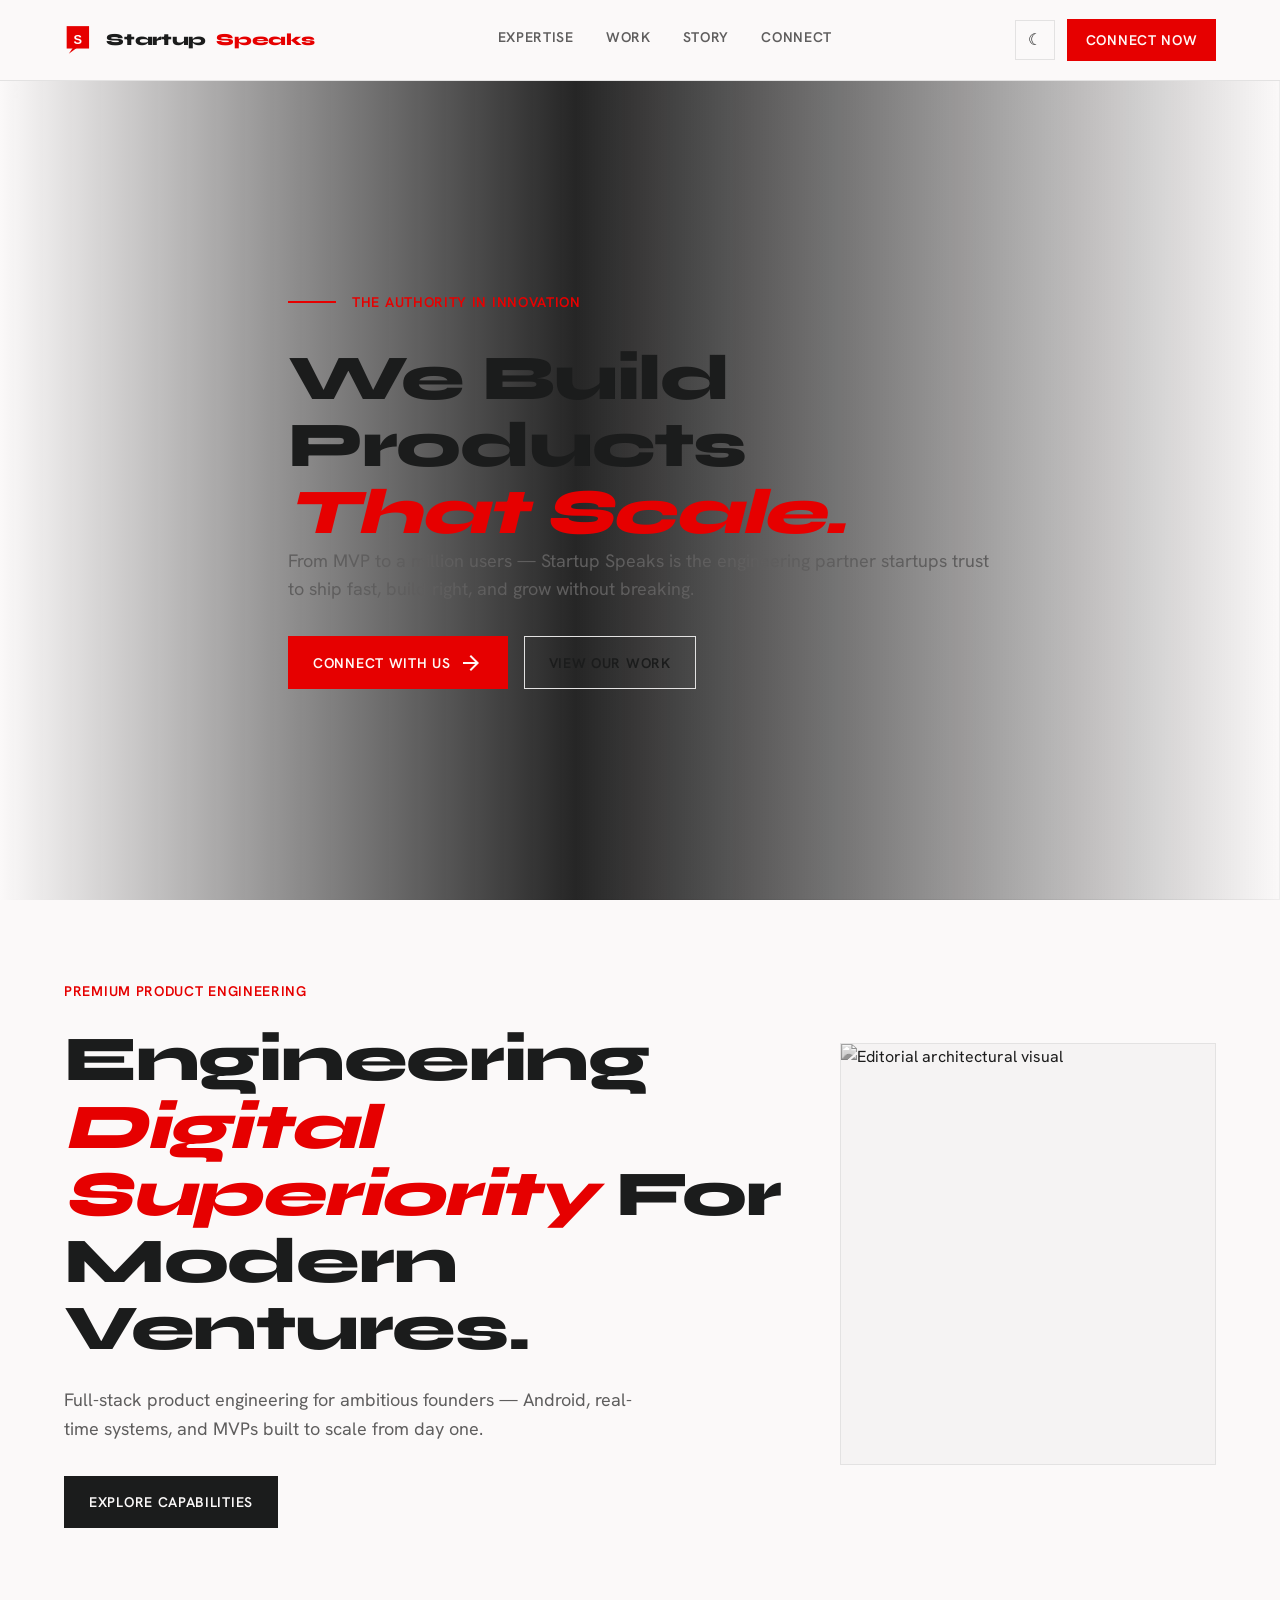
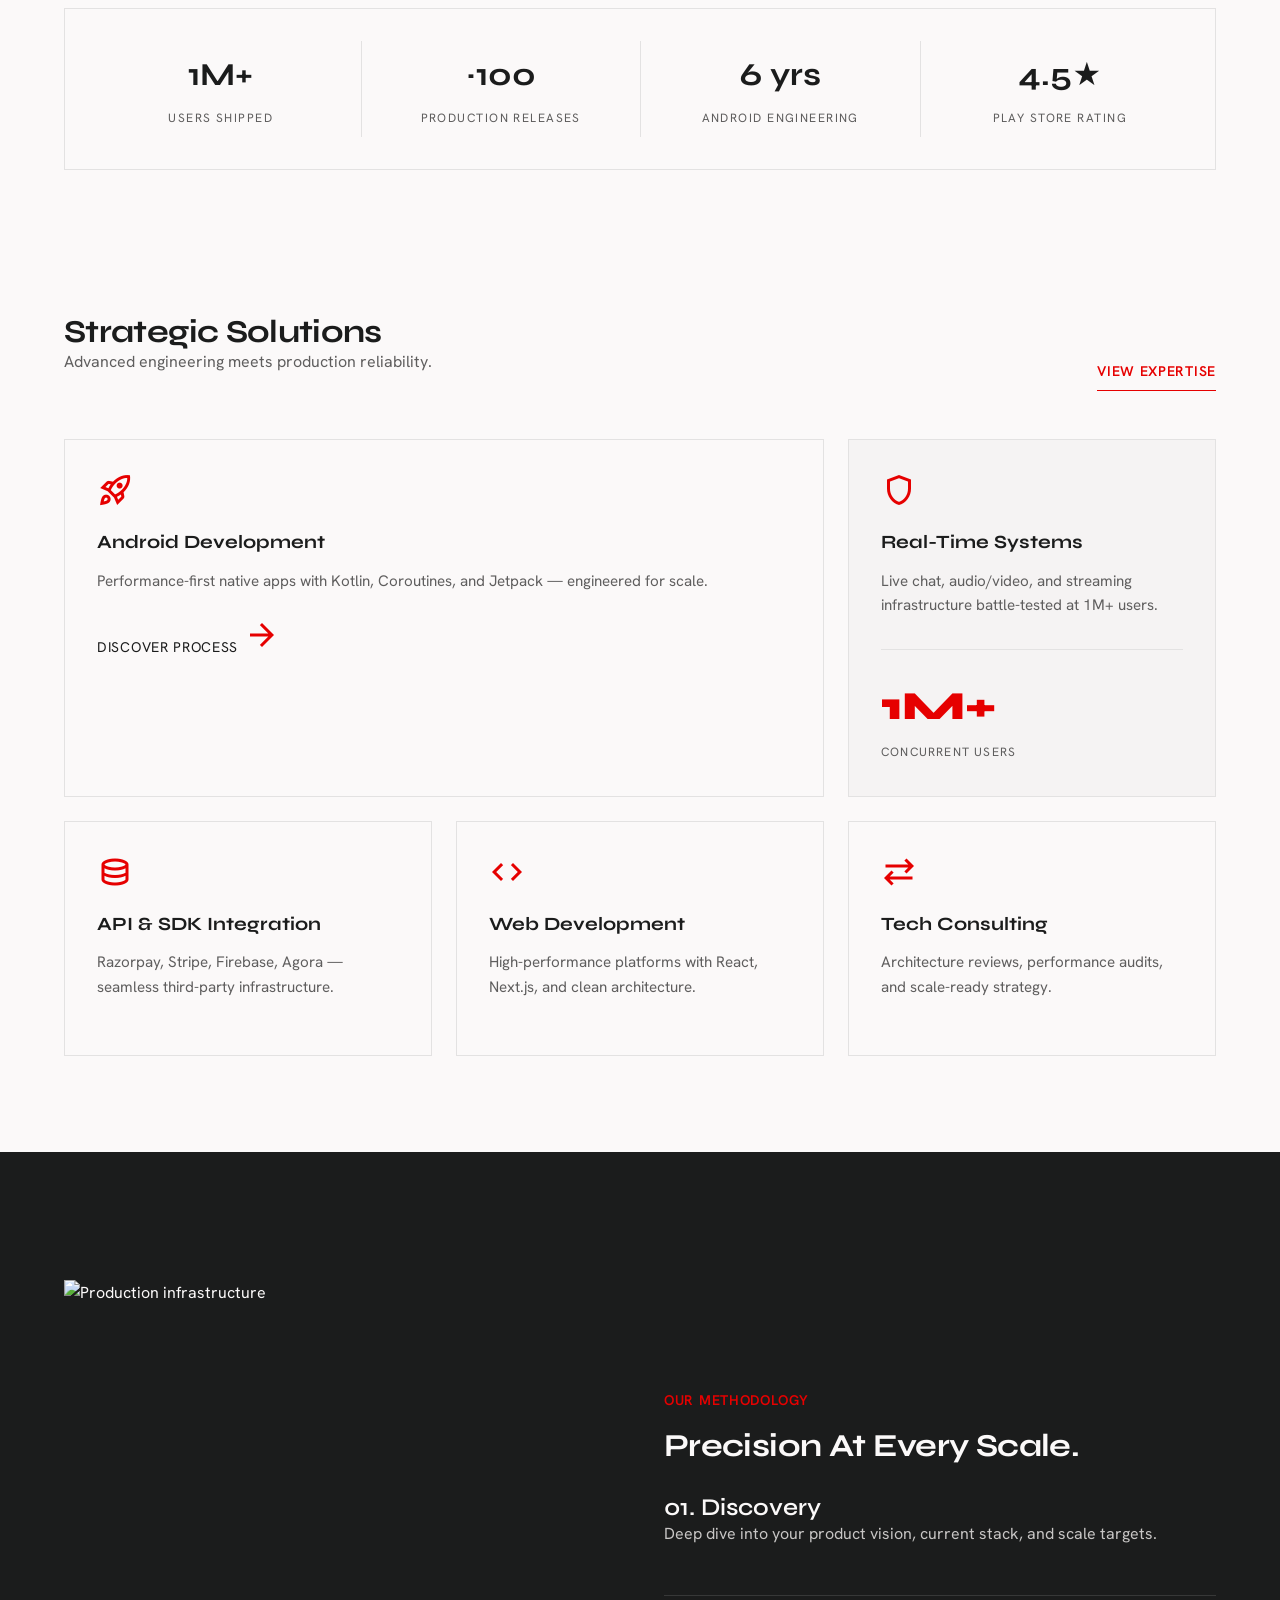
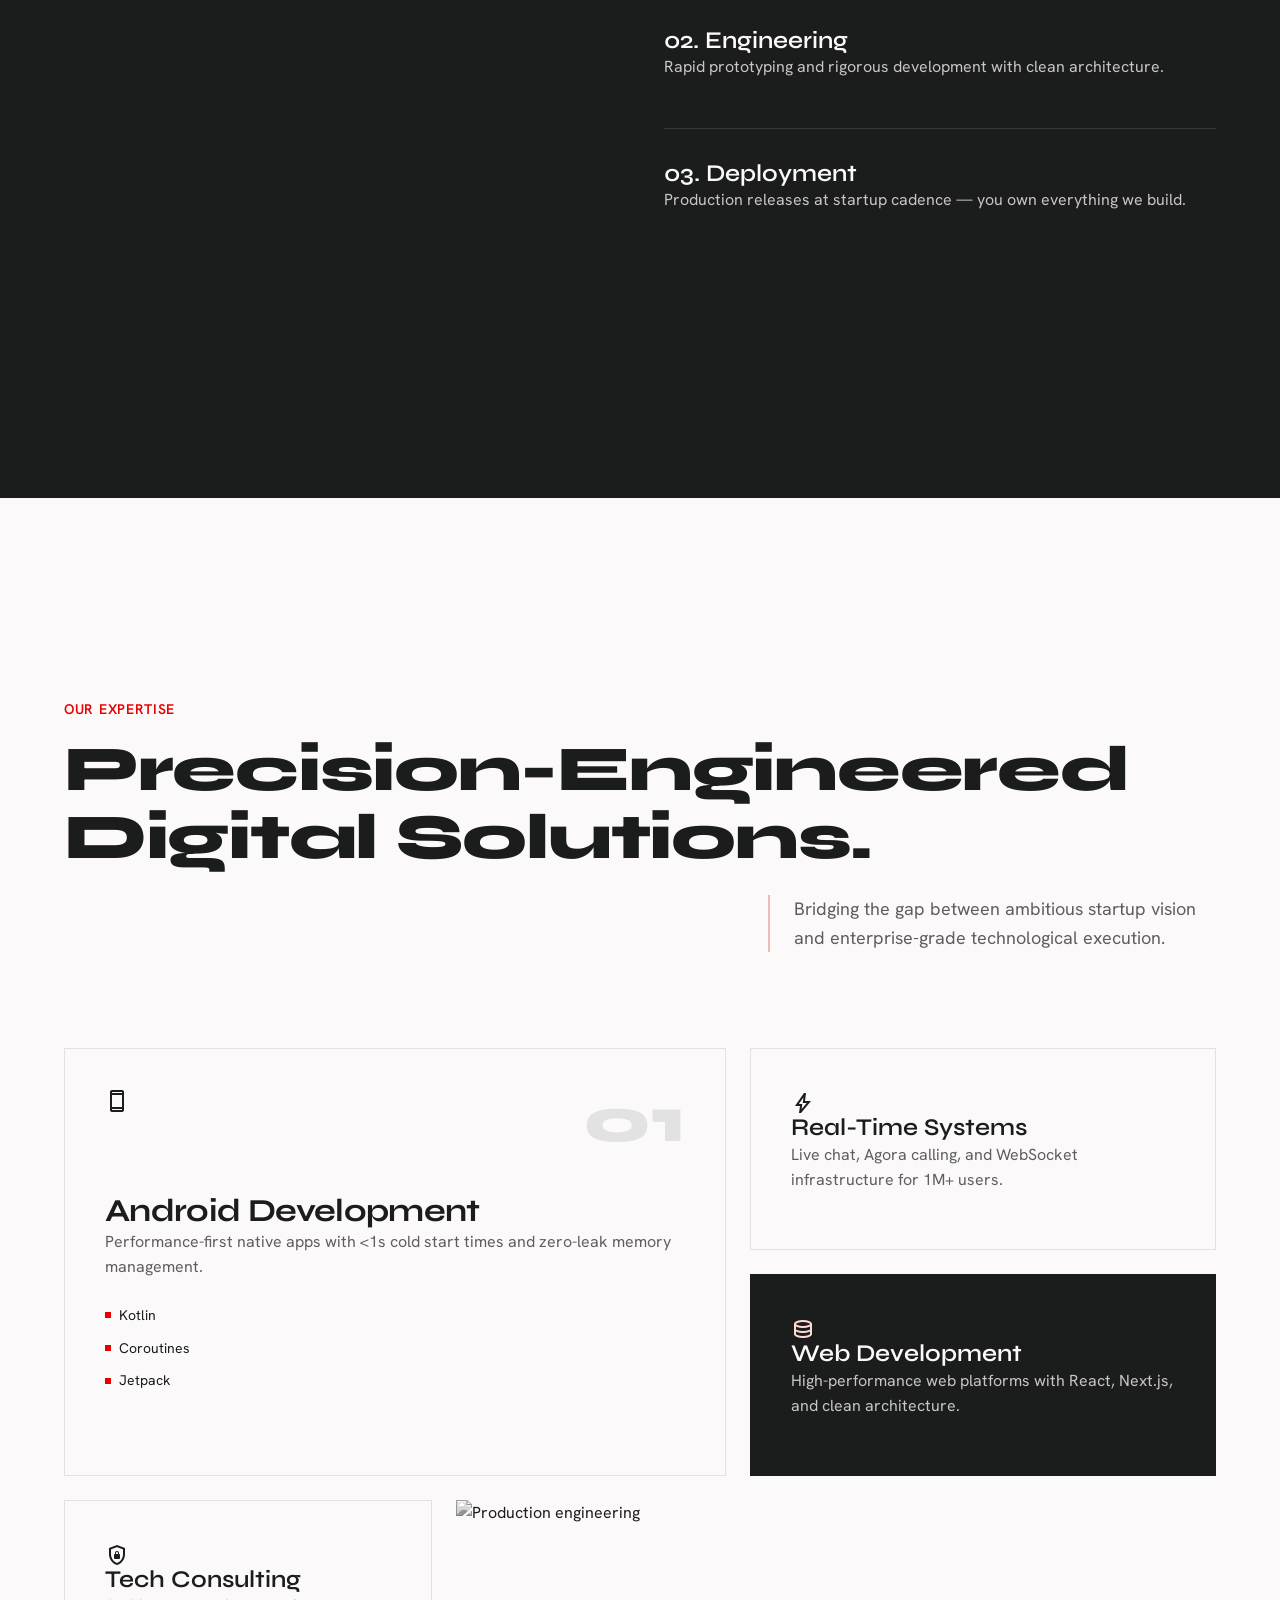
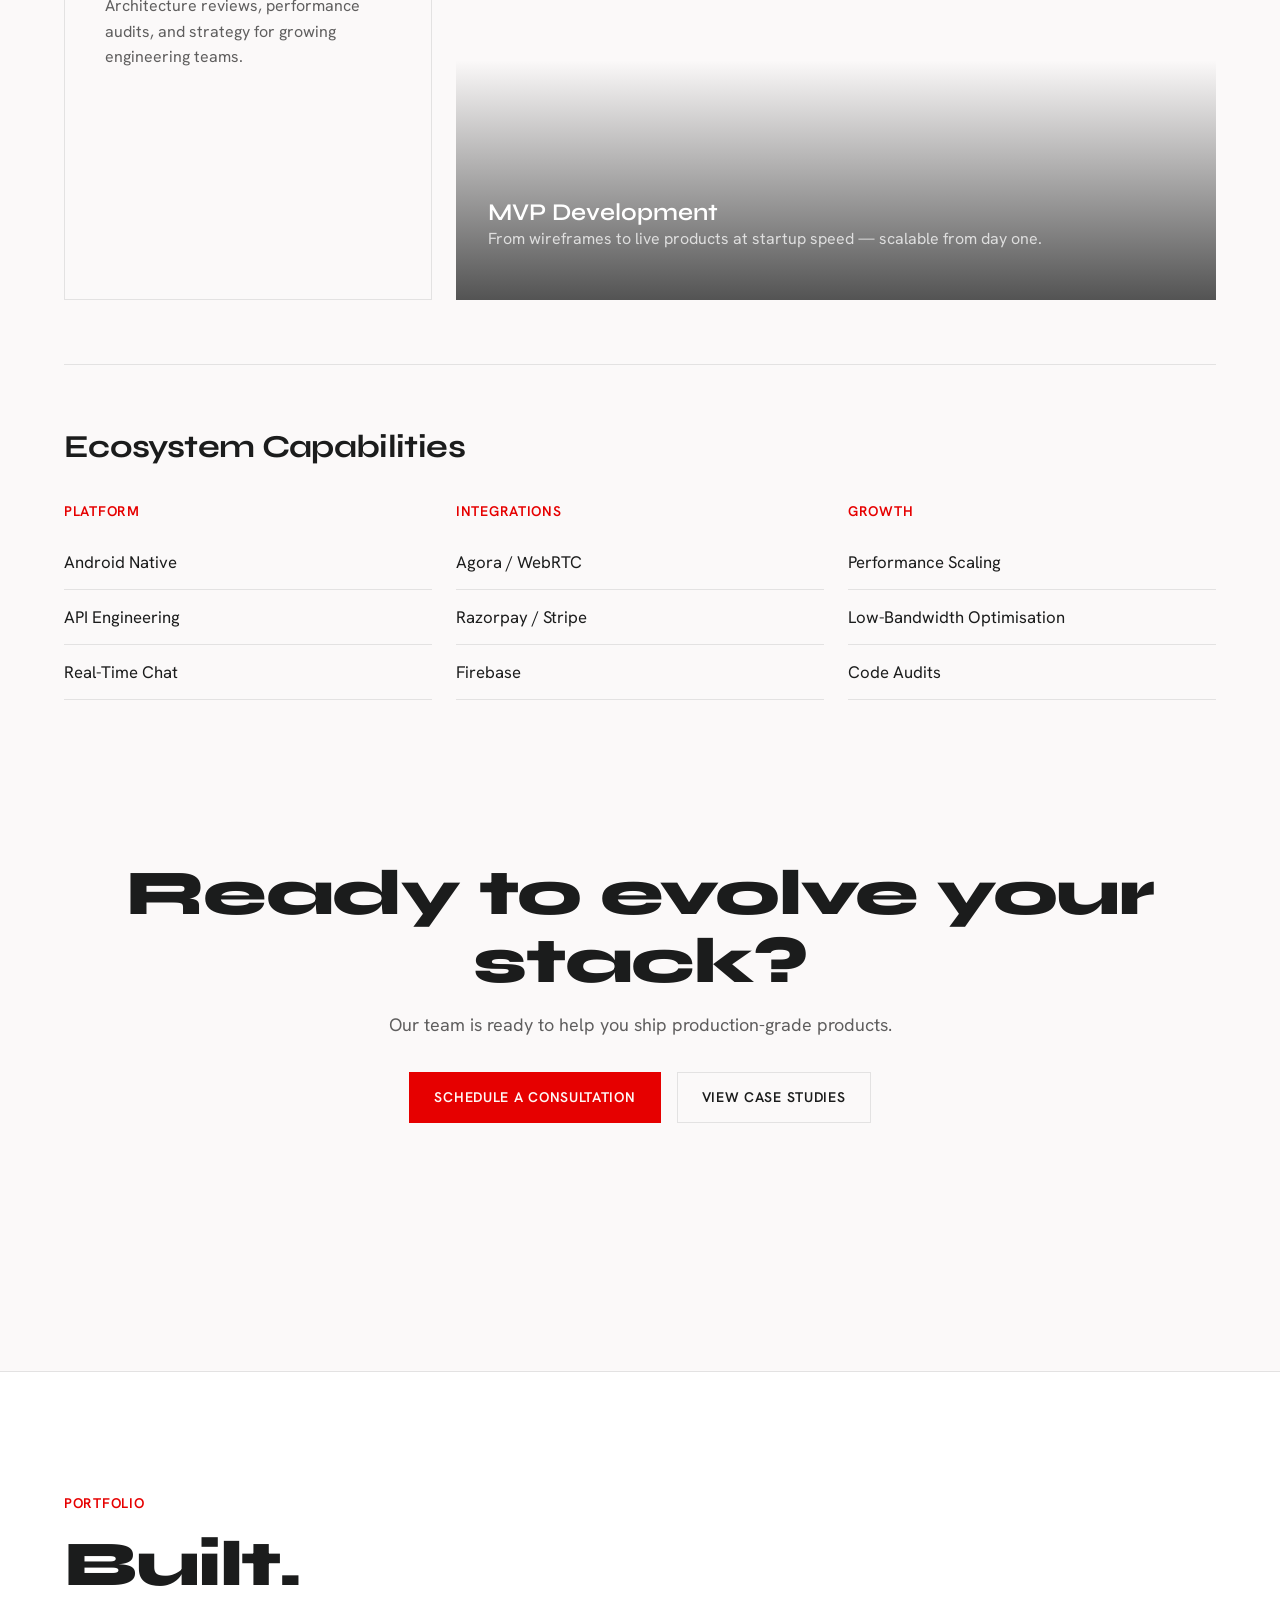
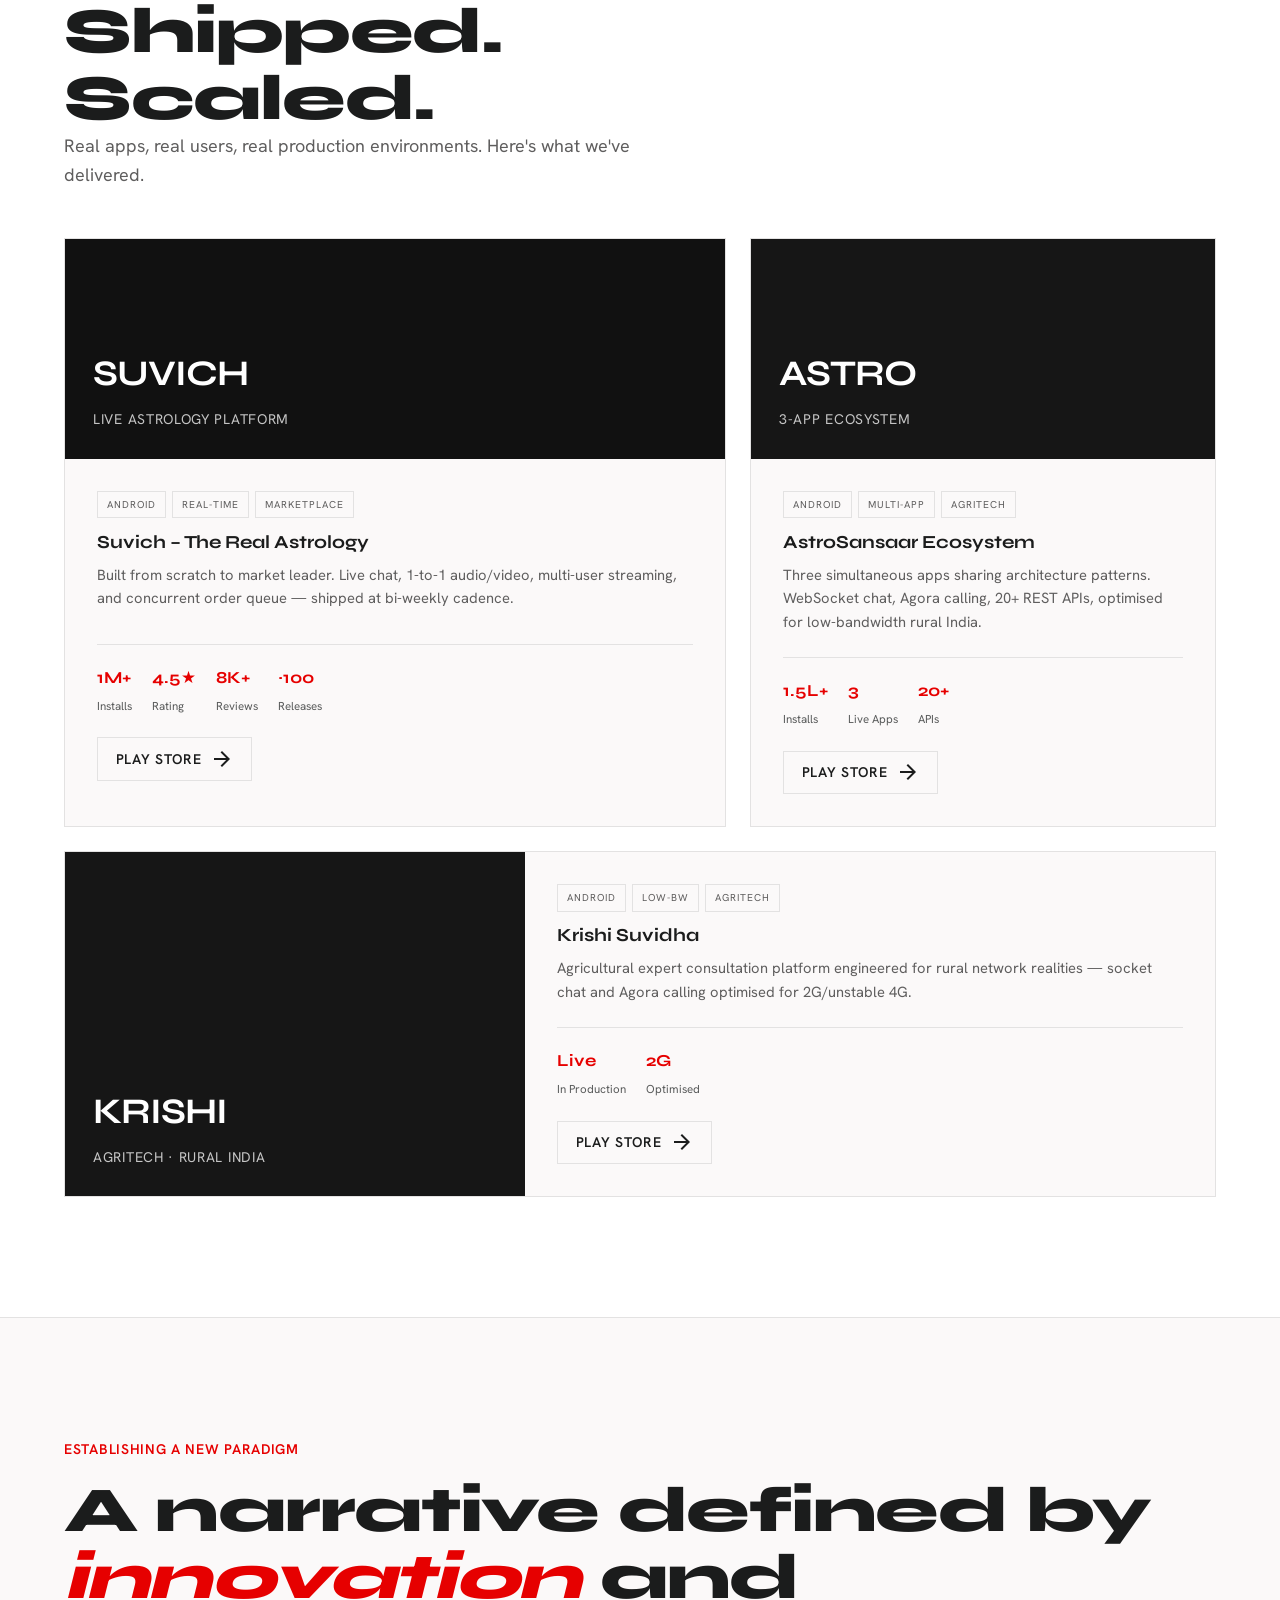
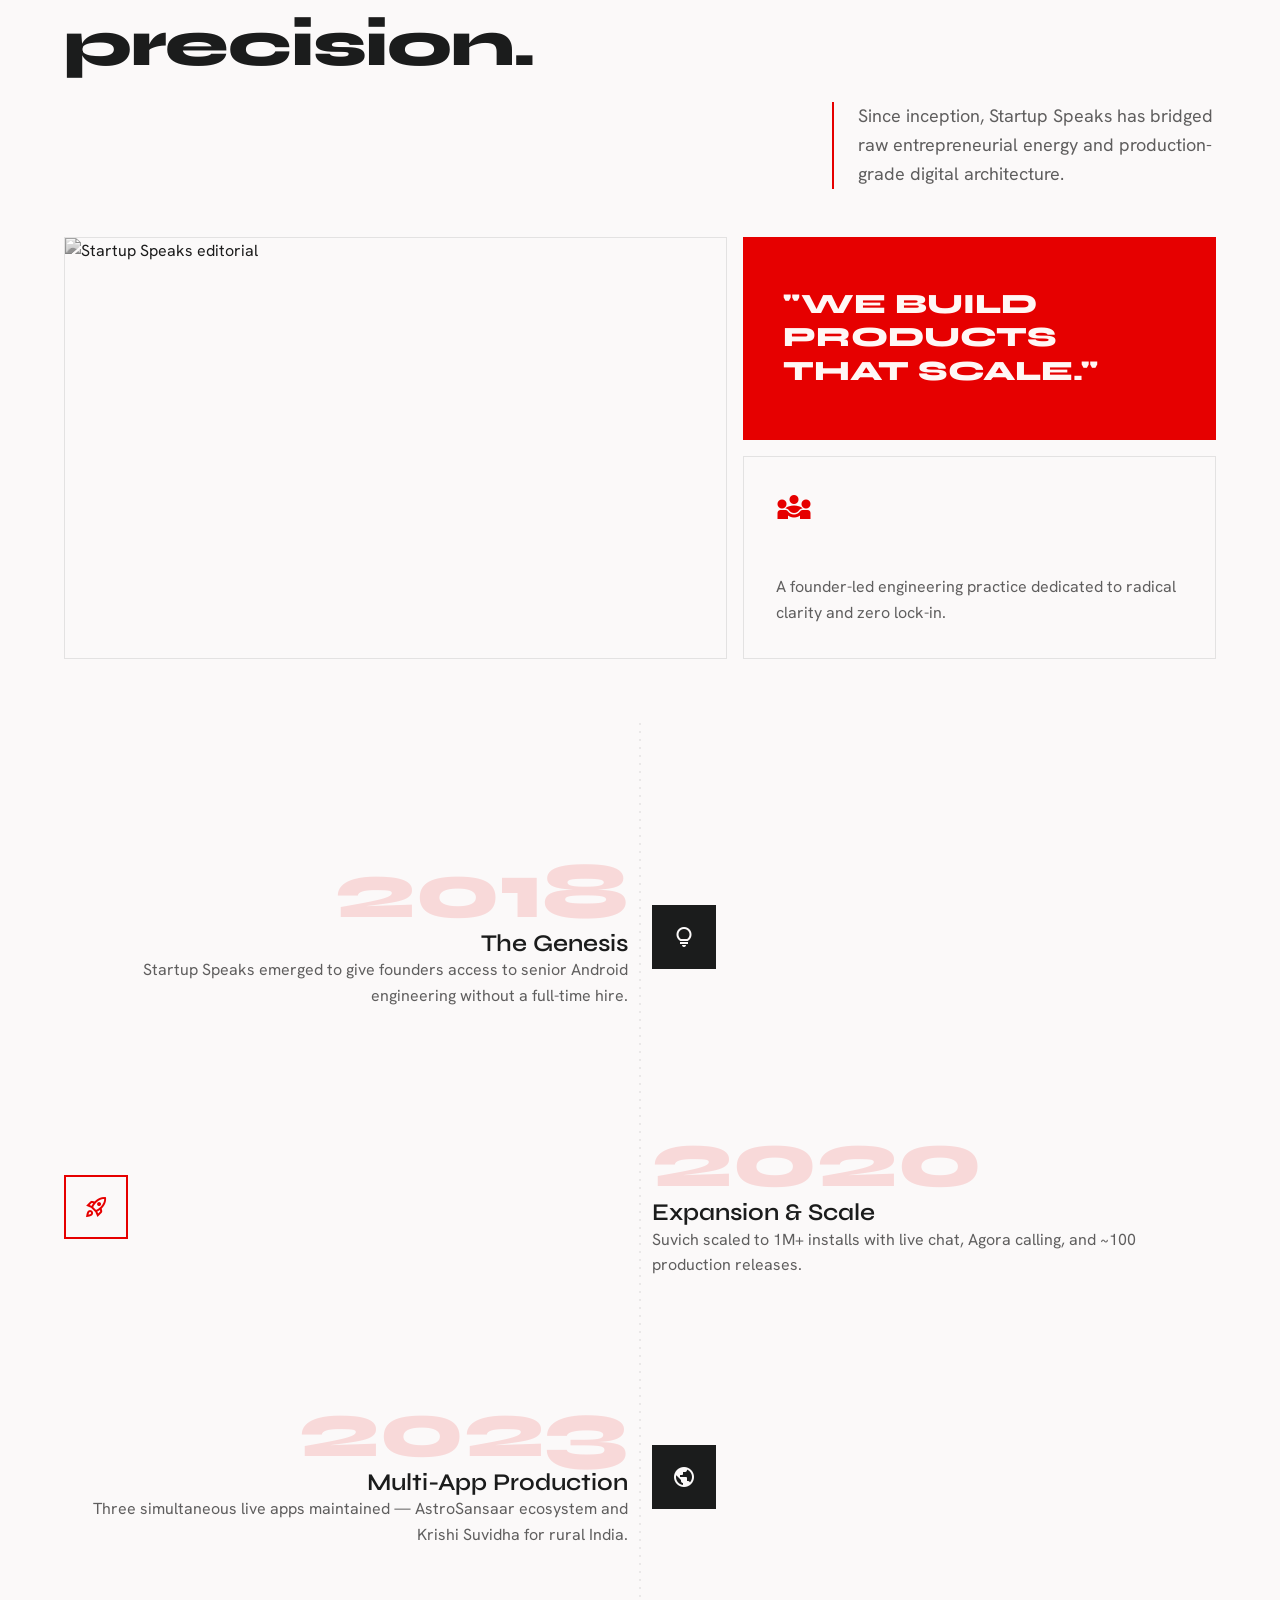
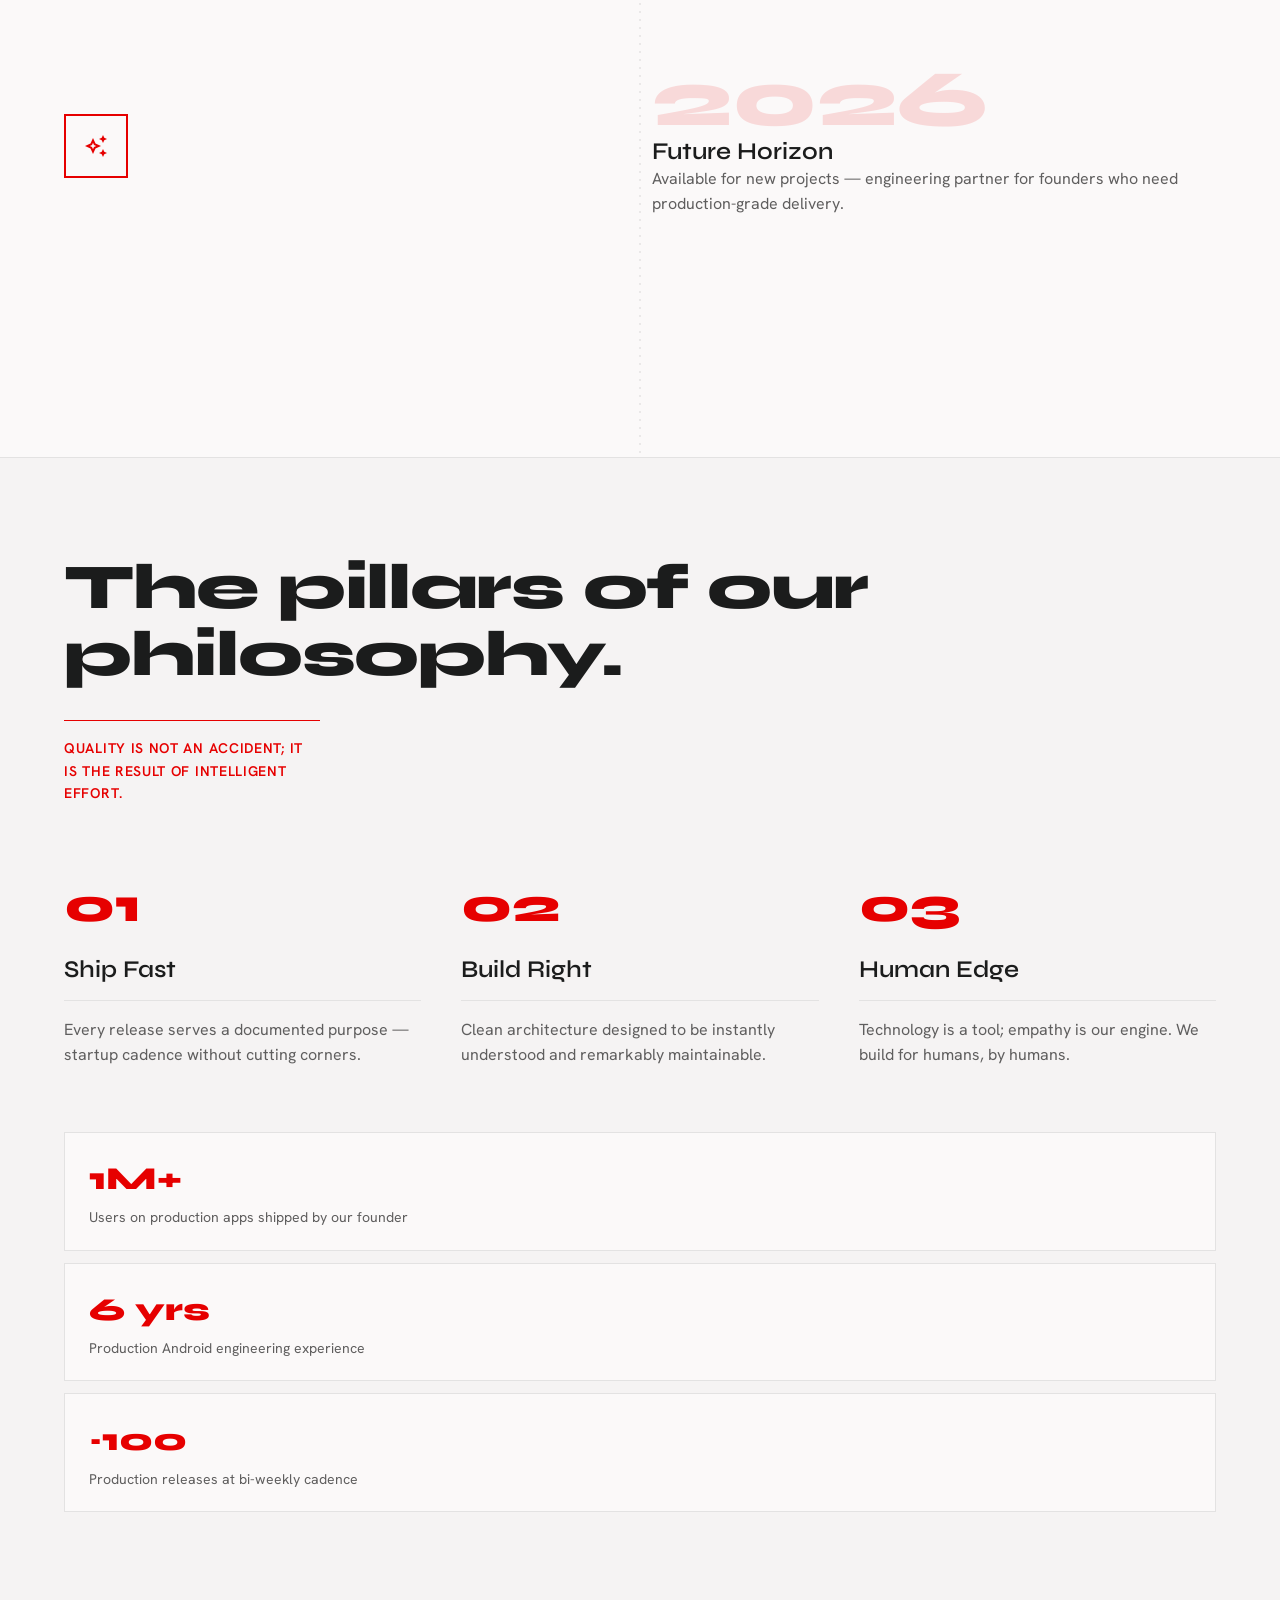
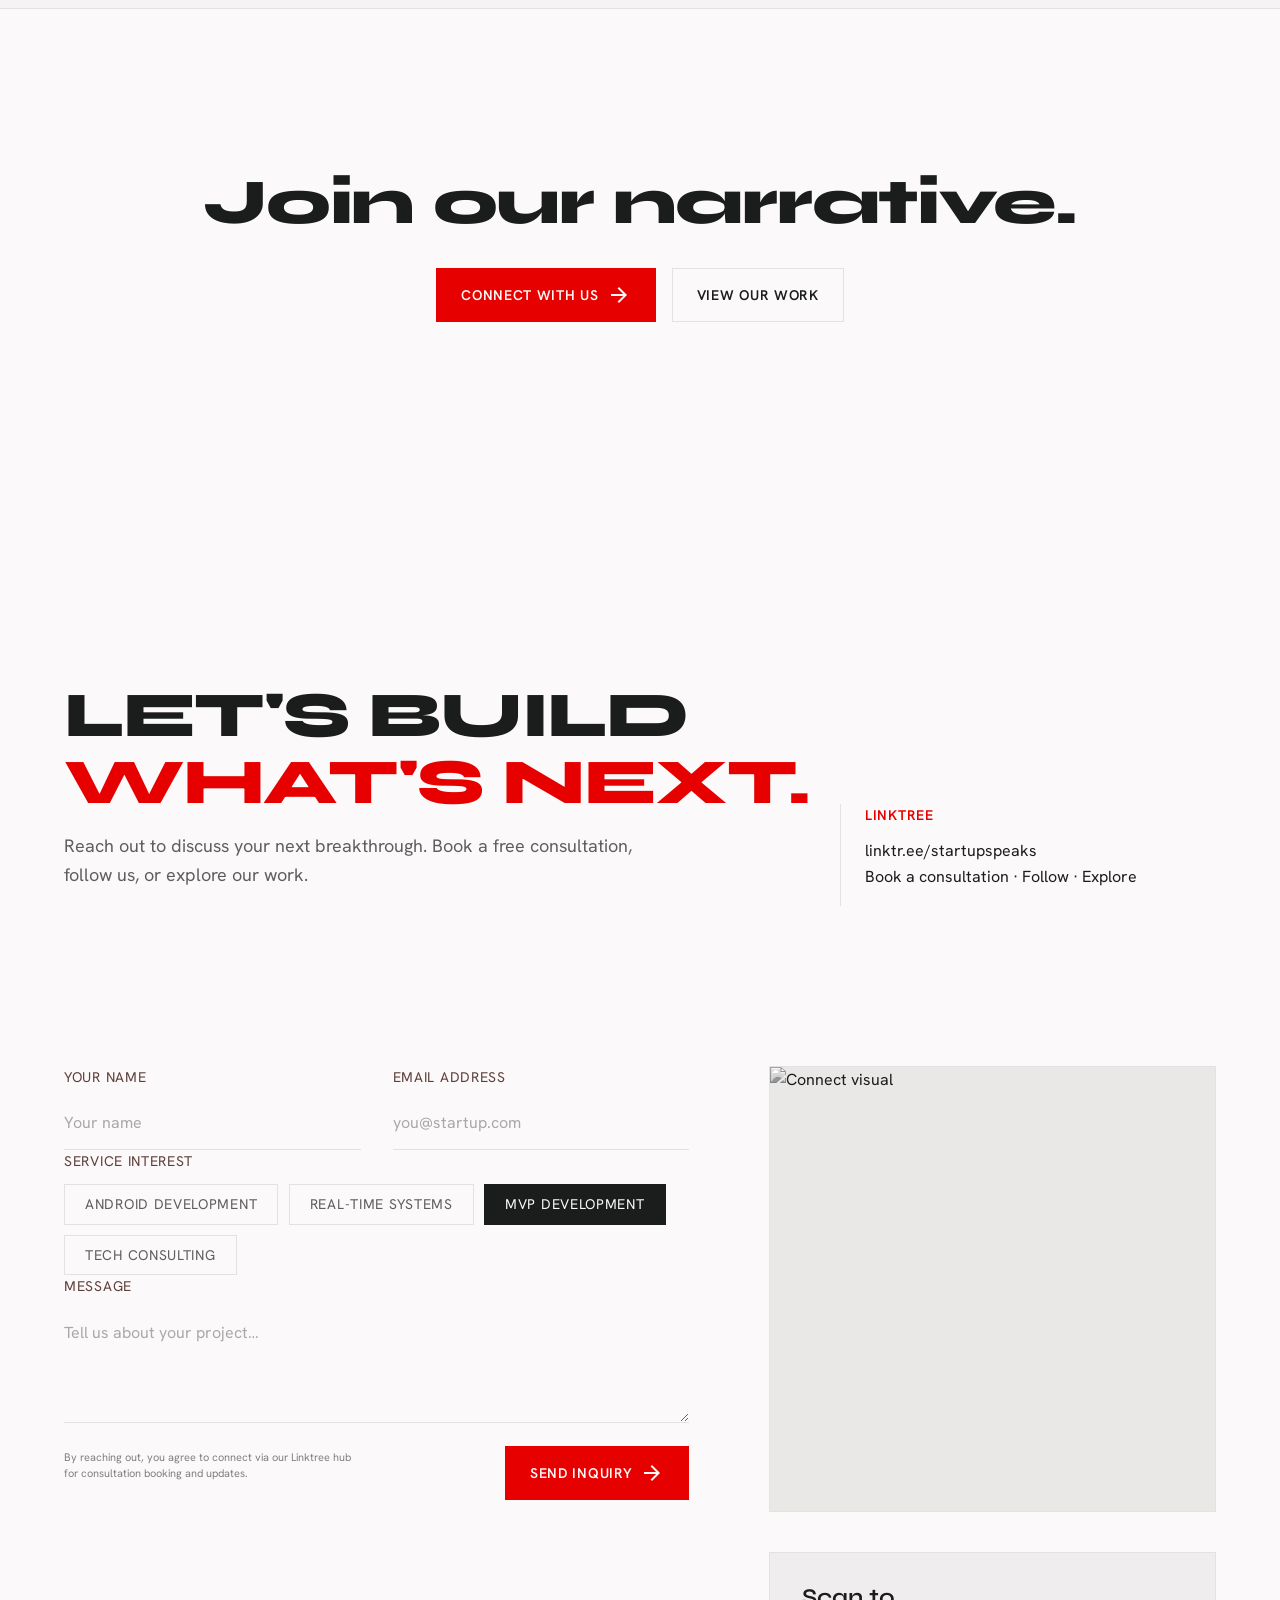
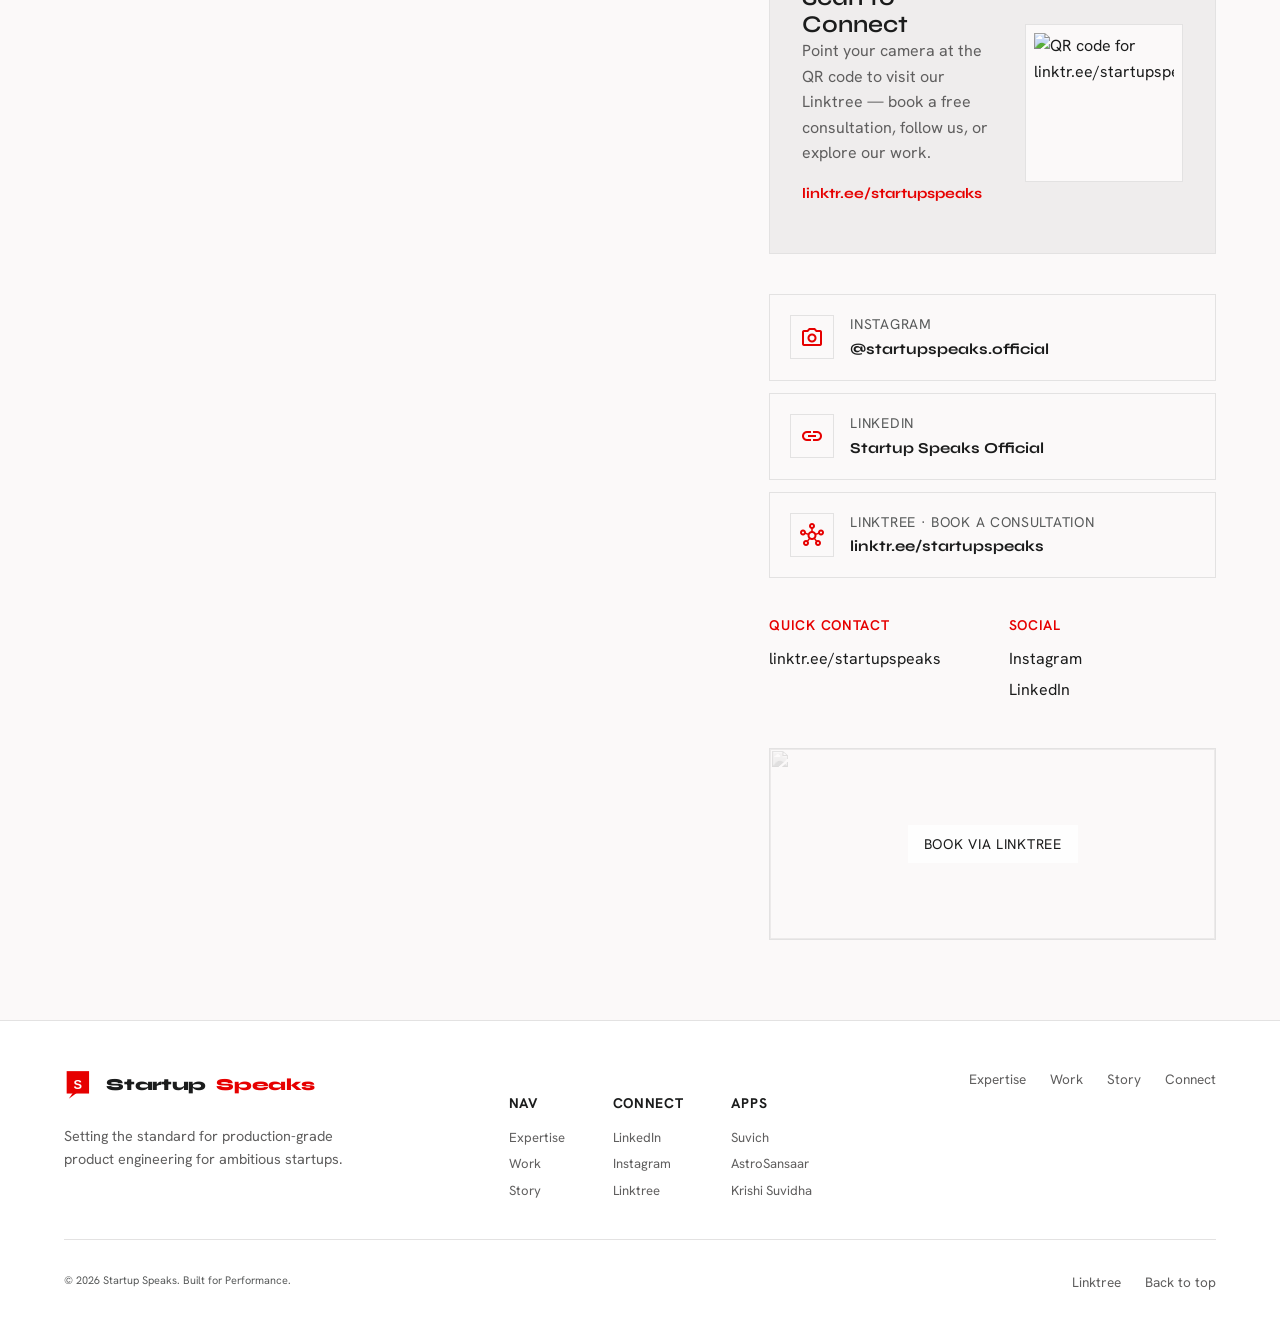
==== commit 8a362ff8: "Rebuild site to match Stitch editorial design system. Align Home, Expertise, Story, and Connect with" ====
--- a/index.html
+++ b/index.html
@@ -27,7 +27,8 @@
   <title>Startup Speaks — We Build Products That Scale</title>
   <link rel="preconnect" href="https://fonts.googleapis.com" />
   <link rel="preconnect" href="https://fonts.gstatic.com" crossorigin />
-  <link href="https://fonts.googleapis.com/css2?family=Hanken+Grotesk:wght@300;400;500;600&family=JetBrains+Mono:wght@400;500&family=Syne:wght@400;600;700;800&display=swap" rel="stylesheet" />
+  <link href="https://fonts.googleapis.com/css2?family=Hanken+Grotesk:wght@300;400;500;600;700&family=JetBrains+Mono:wght@400;500&family=Syne:wght@400;600;700;800&display=swap" rel="stylesheet" />
+  <link href="https://fonts.googleapis.com/css2?family=Material+Symbols+Outlined:wght,FILL@100..700,0..1&display=swap" rel="stylesheet" />
   <link rel="stylesheet" href="assets/css/tokens.css" />
   <link rel="stylesheet" href="assets/css/styles.css" />
   <script async src="https://www.googletagmanager.com/gtag/js?id=G-L5RK6MMP61"></script>
@@ -42,7 +43,7 @@
   <header class="site-header">
     <div class="container site-header__inner">
       <a class="brand" href="#home">
-        <img src="assets/img/logo-mark.svg" width="36" height="36" alt="" />
+        <img src="assets/img/logo-mark.svg" width="32" height="32" alt="" />
         Startup<span>Speaks</span>
       </a>
       <nav class="nav-desktop" aria-label="Primary">
@@ -69,77 +70,413 @@
   </header>
 
   <main>
-    <section class="hero section" id="home">
-      <div class="container hero__grid reveal">
-        <div>
-          <div class="hero__badge"><span class="hero__badge-dot" aria-hidden="true"></span> Available for new projects</div>
-          <h1 class="hero__title">We Build Products<em>That Scale.</em></h1>
-          <p>From MVP to a million users — Startup Speaks is the engineering partner startups trust to ship fast, build right, and grow without breaking.</p>
-          <div class="hero__actions">
-            <a class="btn btn--primary" href="#connect">Connect with us →</a>
+    <!-- HOME -->
+    <section id="home">
+      <!-- Noir hero -->
+      <div class="home-hero-noir theme-dark-only">
+        <div class="home-hero-noir__bg" aria-hidden="true">
+          <img src="https://lh3.googleusercontent.com/aida-public/[base64]" alt="" />
+        </div>
+        <div class="container home-hero-noir__content reveal">
+          <div class="home-hero-noir__eyebrow">
+            <span aria-hidden="true"></span>
+            <span class="label">The Authority in Innovation</span>
+          </div>
+          <h1 class="display">We Build Products <em>That Scale.</em></h1>
+          <p class="body-lg">From MVP to a million users — Startup Speaks is the engineering partner startups trust to ship fast, build right, and grow without breaking.</p>
+          <div class="home-hero-noir__actions">
+            <a class="btn btn--primary" href="#connect">Connect with us <span class="material-symbols-outlined" aria-hidden="true">arrow_forward</span></a>
             <a class="btn btn--ghost" href="#work">View our work</a>
           </div>
         </div>
-        <div class="hero__stats" aria-label="Key metrics">
-          <div class="hero__stat"><strong>1M+</strong><span>Users reach in production</span></div>
-          <div class="hero__stat"><strong>~100</strong><span>Production releases delivered</span></div>
-          <div class="hero__stat"><strong>6yrs</strong><span>In production Android dev</span></div>
-          <div class="hero__stat"><strong>4.5★</strong><span>Average Play Store rating</span></div>
+      </div>
+
+      <!-- Editorial hero -->
+      <div class="home-hero-editorial theme-light-only">
+        <div class="container">
+          <div class="home-hero-editorial__grid reveal">
+            <div>
+              <span class="label">Premium Product Engineering</span>
+              <h1 class="display" style="margin-top:1.5rem">Engineering <em>Digital Superiority</em> For Modern Ventures.</h1>
+              <p class="body-lg" style="max-width:36rem;margin-top:1.5rem">Full-stack product engineering for ambitious founders — Android, real-time systems, and MVPs built to scale from day one.</p>
+              <div style="margin-top:2rem">
+                <a class="btn btn--inverse" href="#expertise">Explore Capabilities</a>
+              </div>
+            </div>
+            <div class="home-hero-editorial__visual">
+              <img src="https://lh3.googleusercontent.com/aida-public/[base64]" alt="Editorial architectural visual" />
+            </div>
+          </div>
+        </div>
+      </div>
+
+      <!-- Noir stats -->
+      <div class="stats-noir theme-dark-only">
+        <div class="container stats-noir__grid reveal">
+          <div class="stat-card-noir">
+            <span class="material-symbols-outlined" aria-hidden="true">rocket_launch</span>
+            <strong>1M+</strong>
+            <span>Users in Production</span>
+          </div>
+          <div class="stat-card-noir">
+            <span class="material-symbols-outlined" aria-hidden="true">shield</span>
+            <strong>~100</strong>
+            <span>Production Releases</span>
+          </div>
+          <div class="stat-card-noir">
+            <span class="material-symbols-outlined" aria-hidden="true">monitoring</span>
+            <strong>4.5★</strong>
+            <span>Average Play Store Rating</span>
+          </div>
+        </div>
+      </div>
+
+      <!-- Editorial stats -->
+      <div class="stats-editorial theme-light-only">
+        <div class="container">
+          <div class="stats-editorial__bar reveal">
+            <div class="stats-editorial__cell"><strong>1M+</strong><span>Users Shipped</span></div>
+            <div class="stats-editorial__cell"><strong>~100</strong><span>Production Releases</span></div>
+            <div class="stats-editorial__cell"><strong>6 yrs</strong><span>Android Engineering</span></div>
+            <div class="stats-editorial__cell"><strong>4.5★</strong><span>Play Store Rating</span></div>
+          </div>
+        </div>
+      </div>
+
+      <!-- Noir asymmetric preview -->
+      <div class="home-preview-noir theme-dark-only">
+        <div class="container home-preview-noir__grid reveal">
+          <div class="home-preview-noir__sticky">
+            <h2 class="headline-lg">Architecting the<br /><span class="home-preview-noir__stroke">Digital Frontier</span></h2>
+            <div class="home-preview-noir__list">
+              <div class="home-preview-noir__item">
+                <div class="home-preview-noir__item-head">
+                  <span class="home-preview-noir__num">01</span>
+                  <h3 class="headline-md">Android Development</h3>
+                </div>
+                <p>Performance-first native apps with &lt;1s cold start times and zero-leak memory management.</p>
+              </div>
+              <div class="home-preview-noir__item">
+                <div class="home-preview-noir__item-head">
+                  <span class="home-preview-noir__num">02</span>
+                  <h3 class="headline-md">Real-Time Systems</h3>
+                </div>
+                <p>Low-latency audio/video and chat systems battle-tested for 1M+ concurrent users.</p>
+              </div>
+              <div class="home-preview-noir__item">
+                <div class="home-preview-noir__item-head">
+                  <span class="home-preview-noir__num">03</span>
+                  <h3 class="headline-md">MVP Development</h3>
+                </div>
+                <p>Moving from wireframes to live products at startup speed without cutting engineering corners.</p>
+              </div>
+            </div>
+          </div>
+          <div class="home-preview-noir__visual">
+            <img src="https://lh3.googleusercontent.com/aida-public/[base64]" alt="Production engineering visual" />
+            <div class="home-preview-noir__caption">
+              <span class="label">Latest Project</span>
+              <p style="margin:0.5rem 0 0;font-size:0.9rem">Suvich — live astrology platform scaled to 1M+ installs with bi-weekly production releases.</p>
+            </div>
+          </div>
+        </div>
+      </div>
+
+      <!-- Editorial bento preview -->
+      <div class="home-bento-editorial theme-light-only">
+        <div class="container reveal">
+          <div class="home-bento-editorial__head">
+            <div>
+              <h2 class="headline-lg">Strategic Solutions</h2>
+              <p>Advanced engineering meets production reliability.</p>
+            </div>
+            <a class="label" href="#expertise" style="padding-bottom:0.5rem;border-bottom:1px solid var(--accent)">View Expertise</a>
+          </div>
+          <div class="home-bento-editorial__grid">
+            <article class="bento-card bento-card--wide">
+              <span class="material-symbols-outlined" aria-hidden="true">rocket_launch</span>
+              <h3>Android Development</h3>
+              <p>Performance-first native apps with Kotlin, Coroutines, and Jetpack — engineered for scale.</p>
+              <span class="bento-card__link">Discover Process <span class="material-symbols-outlined" aria-hidden="true">arrow_forward</span></span>
+            </article>
+            <article class="bento-card bento-card--muted">
+              <span class="material-symbols-outlined" aria-hidden="true">shield</span>
+              <h3>Real-Time Systems</h3>
+              <p>Live chat, audio/video, and streaming infrastructure battle-tested at 1M+ users.</p>
+              <div class="bento-stat"><strong>1M+</strong><span>Concurrent Users</span></div>
+            </article>
+            <article class="bento-card">
+              <span class="material-symbols-outlined" aria-hidden="true">database</span>
+              <h3>API &amp; SDK Integration</h3>
+              <p>Razorpay, Stripe, Firebase, Agora — seamless third-party infrastructure.</p>
+            </article>
+            <article class="bento-card">
+              <span class="material-symbols-outlined" aria-hidden="true">code</span>
+              <h3>Web Development</h3>
+              <p>High-performance platforms with React, Next.js, and clean architecture.</p>
+            </article>
+            <article class="bento-card">
+              <span class="material-symbols-outlined" aria-hidden="true">sync_alt</span>
+              <h3>Tech Consulting</h3>
+              <p>Architecture reviews, performance audits, and scale-ready strategy.</p>
+            </article>
+          </div>
+        </div>
+      </div>
+
+      <!-- Methodology band (light) -->
+      <div class="methodology-band section--inverse theme-light-only">
+        <div class="container methodology-band__grid reveal">
+          <div class="methodology-band__img">
+            <img src="https://lh3.googleusercontent.com/aida-public/[base64]" alt="Production infrastructure" />
+          </div>
+          <div>
+            <span class="label">Our Methodology</span>
+            <h2 class="headline-lg" style="margin-top:1rem;color:var(--inverse-text)">Precision At Every Scale.</h2>
+            <div class="methodology-band__steps">
+              <div class="methodology-step">
+                <h3 class="headline-md" style="color:var(--inverse-text)">01. Discovery</h3>
+                <p>Deep dive into your product vision, current stack, and scale targets.</p>
+              </div>
+              <div class="methodology-step">
+                <h3 class="headline-md" style="color:var(--inverse-text)">02. Engineering</h3>
+                <p>Rapid prototyping and rigorous development with clean architecture.</p>
+              </div>
+              <div class="methodology-step">
+                <h3 class="headline-md" style="color:var(--inverse-text)">03. Deployment</h3>
+                <p>Production releases at startup cadence — you own everything we build.</p>
+              </div>
+            </div>
+          </div>
+        </div>
+      </div>
+
+      <!-- Noir home CTA -->
+      <div class="home-cta-noir theme-dark-only">
+        <div class="container reveal">
+          <div class="home-cta-noir__panel">
+            <div class="home-cta-noir__ghost-icon" aria-hidden="true">
+              <span class="material-symbols-outlined">hub</span>
+            </div>
+            <h2 class="headline-lg">Ready to evolve your stack?</h2>
+            <p class="body-lg" style="max-width:32rem;margin-top:1rem">Book a free consultation via Linktree — no sales fluff, just technical engineering excellence.</p>
+            <form class="home-cta-noir__form" action="https://linktr.ee/startupspeaks" method="get" target="_blank" rel="noopener noreferrer">
+              <div class="home-cta-noir__fields">
+                <input class="input-minimal" type="text" name="name" placeholder="Name" aria-label="Name" />
+                <input class="input-minimal" type="email" name="email" placeholder="Email" aria-label="Email" />
+              </div>
+              <button class="btn btn--primary" type="submit">Book Consultation <span class="material-symbols-outlined" aria-hidden="true">calendar_today</span></button>
+            </form>
+          </div>
         </div>
       </div>
     </section>
 
-    <section class="section section--alt" id="expertise">
+    <!-- EXPERTISE -->
+    <section class="section" id="expertise">
+      <!-- Noir expertise hero -->
+      <div class="expertise-hero-noir theme-dark-only">
+        <div class="container reveal">
+          <span class="expertise-badge label">Enterprise Capabilities</span>
+          <h2 class="display">Architecting the <em>Next Frontier.</em></h2>
+          <p class="body-lg" style="max-width:36rem;margin-top:1.5rem">Full-stack product engineering for founders who need production-grade delivery — Android, real-time, and scale-ready architecture.</p>
+        </div>
+      </div>
+
+      <!-- Editorial expertise hero -->
+      <div class="expertise-hero-editorial theme-light-only">
+        <div class="container reveal">
+          <div class="grid-12">
+            <div style="grid-column:span 12">
+              <span class="label">Our Expertise</span>
+              <h2 class="display" style="margin-top:1rem">Precision-Engineered Digital Solutions.</h2>
+            </div>
+            <div class="expertise-hero-editorial__lead" style="grid-column:span 12;max-width:28rem;margin-left:auto">
+              <p class="body-lg" style="margin:0">Bridging the gap between ambitious startup vision and enterprise-grade technological execution.</p>
+            </div>
+          </div>
+        </div>
+      </div>
+
+      <!-- Noir bento services -->
+      <div class="theme-dark-only" style="padding-bottom:4rem">
+        <div class="container expertise-bento reveal">
+          <article class="expertise-bento__card expertise-bento__card--8">
+            <div class="expertise-bento__inner">
+              <div>
+                <span class="material-symbols-outlined" aria-hidden="true">smartphone</span>
+                <h3 class="headline-lg">Android Development</h3>
+                <p>Performance-first native apps with &lt;1s cold start times and zero-leak memory management.</p>
+                <a class="expertise-bento__link" href="#work">Learn More <span class="material-symbols-outlined" aria-hidden="true">arrow_forward</span></a>
+              </div>
+              <div class="expertise-bento__img">
+                <img src="https://lh3.googleusercontent.com/aida-public/[base64]" alt="Android engineering" />
+              </div>
+            </div>
+          </article>
+          <article class="expertise-bento__card expertise-bento__card--4">
+            <span class="material-symbols-outlined" aria-hidden="true">bolt</span>
+            <h3 class="headline-md">Real-Time Systems</h3>
+            <p>Low-latency audio/video and chat systems battle-tested for 1M+ concurrent users.</p>
+            <div class="expertise-bento__footer">
+              <a class="expertise-bento__link" href="#work">Learn More <span class="material-symbols-outlined" aria-hidden="true">arrow_forward</span></a>
+            </div>
+          </article>
+          <article class="expertise-bento__card expertise-bento__card--4">
+            <span class="material-symbols-outlined" aria-hidden="true">verified_user</span>
+            <h3 class="headline-md">MVP Development</h3>
+            <p>Wireframes to live products at startup speed without cutting engineering corners.</p>
+            <div class="expertise-bento__footer">
+              <a class="expertise-bento__link" href="#connect">Learn More <span class="material-symbols-outlined" aria-hidden="true">arrow_forward</span></a>
+            </div>
+          </article>
+          <article class="expertise-bento__card expertise-bento__card--8">
+            <div class="expertise-bento__inner">
+              <div class="expertise-bento__img">
+                <img src="https://lh3.googleusercontent.com/aida-public/[base64]" alt="Data and integration" />
+              </div>
+              <div>
+                <span class="material-symbols-outlined" aria-hidden="true">insights</span>
+                <h3 class="headline-lg">API &amp; SDK Integration</h3>
+                <p>Seamless implementation of payment, analytics, and social infrastructure — Razorpay, Stripe, Firebase, Agora.</p>
+                <a class="expertise-bento__link" href="#work">Learn More <span class="material-symbols-outlined" aria-hidden="true">arrow_forward</span></a>
+              </div>
+            </div>
+          </article>
+        </div>
+      </div>
+
+      <!-- Editorial expertise grid -->
+      <div class="theme-light-only" style="padding-bottom:2rem">
+        <div class="container">
+          <div class="expertise-grid-editorial reveal">
+            <article class="expertise-card-ed expertise-card-ed--7">
+              <div class="expertise-card-ed__top">
+                <span class="material-symbols-outlined" aria-hidden="true">smartphone</span>
+                <span class="expertise-card-ed__num">01</span>
+              </div>
+              <h3 class="headline-lg">Android Development</h3>
+              <p>Performance-first native apps with &lt;1s cold start times and zero-leak memory management.</p>
+              <ul class="expertise-card-ed__tags" style="margin-top:1.5rem">
+                <li>Kotlin</li>
+                <li>Coroutines</li>
+                <li>Jetpack</li>
+              </ul>
+              <span class="expertise-card-ed__line" aria-hidden="true"></span>
+            </article>
+            <div class="expertise-card-ed--5">
+              <article class="expertise-card-ed">
+                <span class="material-symbols-outlined" aria-hidden="true">bolt</span>
+                <h3 class="headline-md">Real-Time Systems</h3>
+                <p>Live chat, Agora calling, and WebSocket infrastructure for 1M+ users.</p>
+                <span class="expertise-card-ed__line" aria-hidden="true"></span>
+              </article>
+              <article class="expertise-card-ed expertise-card-ed--dark">
+                <span class="material-symbols-outlined" aria-hidden="true">database</span>
+                <h3 class="headline-md">Web Development</h3>
+                <p>High-performance web platforms with React, Next.js, and clean architecture.</p>
+                <span class="expertise-card-ed__line" aria-hidden="true"></span>
+              </article>
+            </div>
+            <article class="expertise-card-ed expertise-card-ed--4">
+              <span class="material-symbols-outlined" aria-hidden="true">shield_lock</span>
+              <h3 class="headline-md">Tech Consulting</h3>
+              <p>Architecture reviews, performance audits, and strategy for growing engineering teams.</p>
+              <span class="expertise-card-ed__line" aria-hidden="true"></span>
+            </article>
+            <article class="expertise-card-ed expertise-card-ed--8">
+              <img src="https://lh3.googleusercontent.com/aida-public/[base64]" alt="Production engineering" />
+              <div class="expertise-card-ed__overlay">
+                <h4 class="headline-md">MVP Development</h4>
+                <p>From wireframes to live products at startup speed — scalable from day one.</p>
+              </div>
+            </article>
+          </div>
+
+          <div class="expertise-ecosystem reveal">
+            <h2 class="headline-lg">Ecosystem Capabilities</h2>
+            <div class="expertise-ecosystem__grid">
+              <div class="ecosystem-col">
+                <h4 class="label">Platform</h4>
+                <ul>
+                  <li>Android Native <span class="material-symbols-outlined" aria-hidden="true">arrow_forward</span></li>
+                  <li>API Engineering <span class="material-symbols-outlined" aria-hidden="true">arrow_forward</span></li>
+                  <li>Real-Time Chat <span class="material-symbols-outlined" aria-hidden="true">arrow_forward</span></li>
+                </ul>
+              </div>
+              <div class="ecosystem-col">
+                <h4 class="label">Integrations</h4>
+                <ul>
+                  <li>Agora / WebRTC <span class="material-symbols-outlined" aria-hidden="true">arrow_forward</span></li>
+                  <li>Razorpay / Stripe <span class="material-symbols-outlined" aria-hidden="true">arrow_forward</span></li>
+                  <li>Firebase <span class="material-symbols-outlined" aria-hidden="true">arrow_forward</span></li>
+                </ul>
+              </div>
+              <div class="ecosystem-col">
+                <h4 class="label">Growth</h4>
+                <ul>
+                  <li>Performance Scaling <span class="material-symbols-outlined" aria-hidden="true">arrow_forward</span></li>
+                  <li>Low-Bandwidth Optimisation <span class="material-symbols-outlined" aria-hidden="true">arrow_forward</span></li>
+                  <li>Code Audits <span class="material-symbols-outlined" aria-hidden="true">arrow_forward</span></li>
+                </ul>
+              </div>
+            </div>
+          </div>
+        </div>
+      </div>
+
+      <!-- Execution DNA (noir) -->
+      <div class="execution-dna theme-dark-only">
+        <div class="container execution-dna__grid reveal">
+          <div>
+            <h2 class="headline-lg">Our Execution DNA</h2>
+            <div style="margin-top:2.5rem">
+              <div class="execution-dna__item">
+                <span aria-hidden="true"></span>
+                <div>
+                  <h3 class="headline-md">Ship Fast</h3>
+                  <p>Startup speed without sacrificing code quality — bi-weekly production cadence.</p>
+                </div>
+              </div>
+              <div class="execution-dna__item">
+                <span aria-hidden="true"></span>
+                <div>
+                  <h3 class="headline-md">Build Right</h3>
+                  <p>Clean architecture you can scale from day one — MVVM, zero lock-in.</p>
+                </div>
+              </div>
+            </div>
+          </div>
+          <div class="execution-dna__stat">
+            <strong>4.5★</strong>
+            <span class="label label--muted">Average Play Store Rating Across Shipped Apps</span>
+          </div>
+        </div>
+      </div>
+
+      <!-- Expertise CTA -->
+      <div class="expertise-cta">
+        <div class="expertise-cta__glow theme-dark-only" aria-hidden="true"></div>
+        <div class="container reveal">
+          <h2 class="display theme-dark-only">Ready to <em>Iterate?</em></h2>
+          <h2 class="display theme-light-only">Ready to evolve your stack?</h2>
+          <p class="body-lg" style="max-width:36rem;margin:1rem auto 0">Our team is ready to help you ship production-grade products.</p>
+          <div class="expertise-cta__actions">
+            <a class="btn btn--primary" href="#connect">Schedule a Consultation</a>
+            <a class="btn btn--ghost" href="#work">View Case Studies</a>
+          </div>
+        </div>
+      </div>
+    </section>
+
+    <!-- WORK -->
+    <section class="section section--band" id="work">
       <div class="container reveal">
-        <span class="eyebrow">Our Expertise</span>
-        <h2 class="section-title">Full-Stack Product Engineering</h2>
-        <p class="section-lead">Border-defined service cards with crimson accent states — engineered for founders who need production-grade delivery.</p>
-        <div class="services-grid">
-          <article class="service-card">
-            <div class="service-card__icon" aria-hidden="true">📱</div>
-            <h3>Android Development</h3>
-            <p>Performance-first native apps with &lt;1s cold start times and zero-leak memory management.</p>
-            <div class="tags"><span class="tag">Kotlin</span><span class="tag">Coroutines</span><span class="tag">Jetpack</span></div>
-          </article>
-          <article class="service-card">
-            <div class="service-card__icon" aria-hidden="true">⚡</div>
-            <h3>Real-Time Systems</h3>
-            <p>Low-latency audio/video and chat systems battle-tested for 1M+ concurrent users.</p>
-            <div class="tags"><span class="tag">Agora</span><span class="tag">WebRTC</span><span class="tag">WebSockets</span></div>
-          </article>
-          <article class="service-card">
-            <div class="service-card__icon" aria-hidden="true">🌐</div>
-            <h3>Web Development</h3>
-            <p>High-performance web platforms built with clean architecture and modern frameworks.</p>
-            <div class="tags"><span class="tag">React</span><span class="tag">Next.js</span><span class="tag">Tailwind</span></div>
-          </article>
-          <article class="service-card">
-            <div class="service-card__icon" aria-hidden="true">🚀</div>
-            <h3>MVP Development</h3>
-            <p>Moving from wireframes to live products at startup speed without cutting engineering corners.</p>
-            <div class="tags"><span class="tag">Fast Delivery</span><span class="tag">Scalable</span><span class="tag">Clean Arch</span></div>
-          </article>
-          <article class="service-card">
-            <div class="service-card__icon" aria-hidden="true">🔌</div>
-            <h3>API &amp; SDK Integration</h3>
-            <p>Seamless implementation of third-party payment, analytics, and social infrastructure.</p>
-            <div class="tags"><span class="tag">Razorpay</span><span class="tag">Stripe</span><span class="tag">Firebase</span></div>
-          </article>
-          <article class="service-card">
-            <div class="service-card__icon" aria-hidden="true">🏗️</div>
-            <h3>Tech Consulting</h3>
-            <p>Architecture reviews, performance audits, and strategy for growing engineering teams.</p>
-            <div class="tags"><span class="tag">Code Audit</span><span class="tag">MVVM</span><span class="tag">Cloud Strat</span></div>
-          </article>
-        </div>
-      </div>
-    </section>
-
-    <section class="section" id="work">
-      <div class="container reveal">
-        <span class="eyebrow">Portfolio</span>
-        <h2 class="section-title">Built. Shipped. Scaled.</h2>
-        <p class="section-lead">Real apps, real users, real production environments. Here's what we've delivered.</p>
+        <span class="label">Portfolio</span>
+        <div class="work-header">
+          <h2 class="display" style="margin-top:1rem">Built. Shipped. Scaled.</h2>
+          <p class="body-lg">Real apps, real users, real production environments. Here's what we've delivered.</p>
+        </div>
         <div class="work-grid">
           <article class="work-card">
             <div class="work-card__thumb work-card__thumb--1">
@@ -156,7 +493,7 @@
                 <div><strong>8K+</strong><span>Reviews</span></div>
                 <div><strong>~100</strong><span>Releases</span></div>
               </div>
-              <p style="margin-top:1rem"><a class="btn btn--ghost btn--sm" href="https://play.google.com/store/apps/details?id=com.suvichastrology" target="_blank" rel="noopener noreferrer">Play Store →</a></p>
+              <p style="margin-top:1.25rem"><a class="btn btn--ghost btn--sm" href="https://play.google.com/store/apps/details?id=com.suvich.app.android" target="_blank" rel="noopener noreferrer">Play Store <span class="material-symbols-outlined" aria-hidden="true">arrow_forward</span></a></p>
             </div>
           </article>
           <article class="work-card">
@@ -173,7 +510,7 @@
                 <div><strong>3</strong><span>Live Apps</span></div>
                 <div><strong>20+</strong><span>APIs</span></div>
               </div>
-              <p style="margin-top:1rem"><a class="btn btn--ghost btn--sm" href="https://play.google.com/store/apps/details?id=com.astrosansaar.astrology" target="_blank" rel="noopener noreferrer">Play Store →</a></p>
+              <p style="margin-top:1.25rem"><a class="btn btn--ghost btn--sm" href="https://play.google.com/store/apps/details?id=com.astrosansaar.astrology" target="_blank" rel="noopener noreferrer">Play Store <span class="material-symbols-outlined" aria-hidden="true">arrow_forward</span></a></p>
             </div>
           </article>
           <article class="work-card">
@@ -189,85 +526,358 @@
                 <div><strong>Live</strong><span>In Production</span></div>
                 <div><strong>2G</strong><span>Optimised</span></div>
               </div>
-              <p style="margin-top:1rem"><a class="btn btn--ghost btn--sm" href="https://play.google.com/store/apps/details?id=com.astrosansaar.krishisuvidha" target="_blank" rel="noopener noreferrer">Play Store →</a></p>
+              <p style="margin-top:1.25rem"><a class="btn btn--ghost btn--sm" href="https://play.google.com/store/apps/details?id=com.krishisuvidha.app.android" target="_blank" rel="noopener noreferrer">Play Store <span class="material-symbols-outlined" aria-hidden="true">arrow_forward</span></a></p>
             </div>
           </article>
         </div>
       </div>
     </section>
 
-    <section class="section section--alt" id="story">
-      <div class="container story-grid reveal">
-        <div>
-          <span class="eyebrow">Our Story</span>
-          <h2 class="section-title">Engineered for Founders.</h2>
-          <p>Startup Speaks exists to give early-stage founders access to high-end engineering expertise without the cost of a full-time senior hire.</p>
-          <p>We care about architecture, performance, and shipping products that stay maintainable six months after launch. No black boxes — you own everything we build.</p>
-          <div class="founder-card">
-            <div class="founder-card__top">
-              <div class="founder-card__avatar" aria-hidden="true">TS</div>
+    <!-- STORY -->
+    <section class="section" id="story">
+      <!-- Noir story hero -->
+      <div class="story-hero-noir theme-dark-only">
+        <div class="container story-hero-noir__grid reveal">
+          <div class="story-hero-noir__intro">
+            <span class="label label--muted">Our DNA</span>
+            <h2 class="display" style="margin-top:1rem">Beyond Code.<br /><span class="muted">Pure Humanity.</span></h2>
+          </div>
+          <div class="story-hero-noir__aside">
+            <p class="body-lg">Startup Speaks exists to give early-stage founders access to high-end engineering expertise without the cost of a full-time senior hire. We care about architecture, performance, and shipping products that stay maintainable six months after launch.</p>
+            <div class="story-rule">
+              <span aria-hidden="true"></span>
+              <span class="label label--muted">Engineered for Founders — Built on Truth</span>
+            </div>
+            <div class="founder-card">
+              <div class="founder-card__top">
+                <div class="founder-card__avatar" aria-hidden="true">TS</div>
+                <div>
+                  <strong>Tushar Saini</strong>
+                  <p style="margin:0;font-size:0.85rem">Founder · Senior Android Engineer</p>
+                </div>
+              </div>
+              <blockquote>"We don't just ship code; we ship products that are ready for the next million users."</blockquote>
+            </div>
+          </div>
+        </div>
+      </div>
+
+      <!-- Editorial story hero -->
+      <div class="story-bento-editorial theme-light-only">
+        <div class="container reveal">
+          <div class="grid-12" style="margin-bottom:3rem">
+            <div style="grid-column:span 12">
+              <span class="label">Establishing a New Paradigm</span>
+              <h2 class="display" style="margin-top:1rem">A narrative defined by <em>innovation</em> and precision.</h2>
+            </div>
+            <div style="grid-column:span 12;max-width:24rem;margin-left:auto">
+              <p class="body-lg expertise-hero-editorial__lead" style="border-left:2px solid var(--accent);padding-left:1.5rem;margin:0">Since inception, Startup Speaks has bridged raw entrepreneurial energy and production-grade digital architecture.</p>
+            </div>
+          </div>
+          <div class="story-bento-editorial__grid">
+            <div class="story-bento-editorial__img">
+              <img src="https://lh3.googleusercontent.com/aida-public/[base64]" alt="Startup Speaks editorial" />
+            </div>
+            <div class="story-bento-editorial__side">
+              <div class="story-quote-block">"WE BUILD PRODUCTS THAT SCALE."</div>
+              <div class="story-mini-card">
+                <span class="material-symbols-outlined" aria-hidden="true">diversity_3</span>
+                <p style="margin:0">A founder-led engineering practice dedicated to radical clarity and zero lock-in.</p>
+              </div>
+            </div>
+          </div>
+        </div>
+      </div>
+
+      <!-- Mission (noir) -->
+      <div class="story-mission theme-dark-only">
+        <div class="container reveal">
+          <blockquote>"Our mission is to translate technical complexity into human opportunity."</blockquote>
+          <div class="story-mission__img">
+            <img src="https://lh3.googleusercontent.com/aida-public/[base64]" alt="Modern workspace" />
+          </div>
+        </div>
+      </div>
+
+      <!-- Timeline noir -->
+      <div class="story-timeline-noir theme-dark-only">
+        <div class="container story-timeline-noir__grid reveal">
+          <div class="story-timeline-noir__sticky">
+            <h2 class="headline-lg">The<br /><span class="muted" style="color:var(--text-variant)">Evolution.</span></h2>
+          </div>
+          <div class="story-timeline-noir__track">
+            <div class="story-timeline-noir__item">
+              <span class="story-timeline-noir__dot" aria-hidden="true"></span>
+              <span class="label label--muted">2018</span>
+              <h3 class="headline-md" style="margin:0.5rem 0 1rem">The Genesis</h3>
+              <p style="max-width:28rem;margin:0">Started as a consulting practice focused on bridging the gap between startup founders and senior Android engineering — clarity over jargon.</p>
+            </div>
+            <div class="story-timeline-noir__item">
+              <span class="story-timeline-noir__dot story-timeline-noir__dot--hollow" aria-hidden="true"></span>
+              <span class="label label--muted">2020</span>
+              <h3 class="headline-md" style="margin:0.5rem 0 1rem">Scaling Innovation</h3>
+              <p style="max-width:28rem;margin:0">Shipped Suvich from zero to 1M+ installs — live chat, Agora calling, and bi-weekly production releases at scale.</p>
+            </div>
+            <div class="story-timeline-noir__item">
+              <span class="story-timeline-noir__dot story-timeline-noir__dot--hollow" aria-hidden="true"></span>
+              <span class="label label--muted">2024</span>
+              <h3 class="headline-md" style="margin:0.5rem 0 1rem">Modern Authority</h3>
+              <p style="max-width:28rem;margin:0">Three simultaneous live apps in production — AstroSansaar ecosystem and Krishi Suvidha, optimised for rural India.</p>
+            </div>
+          </div>
+        </div>
+      </div>
+
+      <!-- Timeline editorial -->
+      <div class="story-timeline-editorial theme-light-only">
+        <div class="container reveal">
+          <div class="story-timeline-editorial__item">
+            <div style="text-align:right">
+              <span class="story-timeline-editorial__year">2018</span>
+              <h3 class="headline-md">The Genesis</h3>
+              <p>Startup Speaks emerged to give founders access to senior Android engineering without a full-time hire.</p>
+            </div>
+            <div class="story-timeline-editorial__icon story-timeline-editorial__icon--fill"><span class="material-symbols-outlined" aria-hidden="true">lightbulb</span></div>
+          </div>
+          <div class="story-timeline-editorial__item">
+            <div class="story-timeline-editorial__icon story-timeline-editorial__icon--outline"><span class="material-symbols-outlined" aria-hidden="true">rocket_launch</span></div>
+            <div>
+              <span class="story-timeline-editorial__year">2020</span>
+              <h3 class="headline-md">Expansion &amp; Scale</h3>
+              <p>Suvich scaled to 1M+ installs with live chat, Agora calling, and ~100 production releases.</p>
+            </div>
+          </div>
+          <div class="story-timeline-editorial__item">
+            <div style="text-align:right">
+              <span class="story-timeline-editorial__year">2023</span>
+              <h3 class="headline-md">Multi-App Production</h3>
+              <p>Three simultaneous live apps maintained — AstroSansaar ecosystem and Krishi Suvidha for rural India.</p>
+            </div>
+            <div class="story-timeline-editorial__icon story-timeline-editorial__icon--fill"><span class="material-symbols-outlined" aria-hidden="true">public</span></div>
+          </div>
+          <div class="story-timeline-editorial__item">
+            <div class="story-timeline-editorial__icon story-timeline-editorial__icon--outline"><span class="material-symbols-outlined" aria-hidden="true">auto_awesome</span></div>
+            <div>
+              <span class="story-timeline-editorial__year">2026</span>
+              <h3 class="headline-md">Future Horizon</h3>
+              <p>Available for new projects — engineering partner for founders who need production-grade delivery.</p>
+            </div>
+          </div>
+        </div>
+      </div>
+
+      <!-- Values noir -->
+      <div class="story-values-noir theme-dark-only">
+        <div class="container reveal">
+          <span class="label label--muted">Our Values</span>
+          <h2 class="headline-lg" style="margin:1rem 0 2.5rem">The Principles that Drive Us.</h2>
+          <div class="story-values-noir__grid">
+            <article class="value-card-noir value-card-noir--7">
+              <span class="material-symbols-outlined" aria-hidden="true">architecture</span>
+              <h3 class="headline-md">Ship Fast</h3>
+              <p>Startup speed without sacrificing code quality.</p>
+            </article>
+            <article class="value-card-noir value-card-noir--5">
+              <span class="material-symbols-outlined" aria-hidden="true">psychology</span>
+              <h3 class="headline-md">Build Right</h3>
+              <p>Clean architecture you can scale from day one.</p>
+            </article>
+            <article class="value-card-noir value-card-noir--5">
+              <span class="material-symbols-outlined" aria-hidden="true">diversity_3</span>
+              <h3 class="headline-md">No Handoffs</h3>
+              <p>You own everything — clean docs, zero lock-in.</p>
+            </article>
+            <article class="value-card-noir value-card-noir--7">
+              <span class="material-symbols-outlined" aria-hidden="true">bolt</span>
+              <h3 class="headline-md">Scale-Ready</h3>
+              <p>Engineered for your next million users.</p>
+            </article>
+          </div>
+        </div>
+      </div>
+
+      <!-- Values editorial -->
+      <div class="story-values-editorial theme-light-only">
+        <div class="container reveal">
+          <div class="story-values-editorial__head">
+            <h2 class="display">The pillars of our philosophy.</h2>
+            <p class="story-values-editorial__tag label">Quality is not an accident; it is the result of intelligent effort.</p>
+          </div>
+          <div class="story-values-editorial__grid">
+            <div class="story-value-ed">
+              <span class="story-value-ed__num">01</span>
+              <h4 class="headline-md">Ship Fast</h4>
+              <p>Every release serves a documented purpose — startup cadence without cutting corners.</p>
+            </div>
+            <div class="story-value-ed">
+              <span class="story-value-ed__num">02</span>
+              <h4 class="headline-md">Build Right</h4>
+              <p>Clean architecture designed to be instantly understood and remarkably maintainable.</p>
+            </div>
+            <div class="story-value-ed">
+              <span class="story-value-ed__num">03</span>
+              <h4 class="headline-md">Human Edge</h4>
+              <p>Technology is a tool; empathy is our engine. We build for humans, by humans.</p>
+            </div>
+          </div>
+          <div class="story-stats-sidebar" style="margin-top:3rem">
+            <div class="story-stat"><strong>1M+</strong><span>Users on production apps shipped by our founder</span></div>
+            <div class="story-stat"><strong>6 yrs</strong><span>Production Android engineering experience</span></div>
+            <div class="story-stat"><strong>~100</strong><span>Production releases at bi-weekly cadence</span></div>
+          </div>
+        </div>
+      </div>
+
+      <div class="story-cta">
+        <div class="container reveal">
+          <h2 class="display theme-dark-only">Let's Build the<br /><span class="muted" style="color:var(--text-variant)">Next Narrative.</span></h2>
+          <h2 class="display theme-light-only">Join our narrative.</h2>
+          <div style="margin-top:2rem;display:flex;flex-wrap:wrap;gap:1rem;justify-content:center">
+            <a class="btn btn--primary" href="#connect">Connect with us <span class="material-symbols-outlined" aria-hidden="true">arrow_forward</span></a>
+            <a class="btn btn--ghost theme-light-only" href="#work">View Our Work</a>
+          </div>
+        </div>
+      </div>
+    </section>
+
+    <!-- CONNECT -->
+    <section id="connect">
+      <div class="connect-hero">
+        <div class="container connect-hero__grid reveal">
+          <div>
+            <span class="label theme-dark-only">Let's Connect</span>
+            <h2 class="display theme-dark-only">Architecting the <em>Next</em> Digital Frontier.</h2>
+            <h2 class="display theme-light-only" style="text-transform:uppercase">Let's build<br /><span class="accent" style="font-style:normal">what's next.</span></h2>
+            <p class="body-lg theme-dark-only" style="max-width:36rem;margin-top:1rem">Follow our journey and connect for technical insights, project updates, and a free consultation via Linktree.</p>
+            <p class="body-lg theme-light-only" style="max-width:36rem;margin-top:1rem">Reach out to discuss your next breakthrough. Book a free consultation, follow us, or explore our work.</p>
+          </div>
+          <div class="connect-hero__aside theme-light-only">
+            <span class="label">Linktree</span>
+            <p style="margin-top:0.75rem;color:var(--text)">linktr.ee/startupspeaks<br />Book a consultation · Follow · Explore</p>
+          </div>
+        </div>
+      </div>
+
+      <div class="connect-main">
+        <div class="container connect-main__grid reveal">
+          <div class="connect-form">
+            <form id="contact-form" action="https://linktr.ee/startupspeaks" method="get" target="_blank" rel="noopener noreferrer">
+              <div class="connect-form__row">
+                <div class="connect-form__group">
+                  <label for="contact-name">Your Name</label>
+                  <input class="input-minimal" id="contact-name" type="text" placeholder="Your name" />
+                </div>
+                <div class="connect-form__group">
+                  <label for="contact-email">Email Address</label>
+                  <input class="input-minimal" id="contact-email" type="email" placeholder="you@startup.com" />
+                </div>
+              </div>
+              <div class="connect-form__group">
+                <label>Service Interest</label>
+                <div class="connect-chips" role="group" aria-label="Service interest">
+                  <button type="button" class="connect-chip" data-chip>Android Development</button>
+                  <button type="button" class="connect-chip" data-chip>Real-Time Systems</button>
+                  <button type="button" class="connect-chip is-active" data-chip>MVP Development</button>
+                  <button type="button" class="connect-chip" data-chip>Tech Consulting</button>
+                </div>
+              </div>
+              <div class="connect-form__group">
+                <label for="contact-message">Message</label>
+                <textarea class="input-minimal" id="contact-message" rows="4" placeholder="Tell us about your project…"></textarea>
+              </div>
+              <div class="connect-form__footer">
+                <p class="connect-form__note">By reaching out, you agree to connect via our Linktree hub for consultation booking and updates.</p>
+                <button class="btn btn--primary" type="submit">Send Inquiry <span class="material-symbols-outlined" aria-hidden="true">arrow_forward</span></button>
+              </div>
+            </form>
+          </div>
+
+          <aside class="connect-sidebar">
+            <div class="connect-visual theme-light-only">
+              <img src="https://lh3.googleusercontent.com/aida-public/[base64]" alt="Connect visual" />
+            </div>
+
+            <div class="connect-visual theme-dark-only">
+              <img src="https://lh3.googleusercontent.com/aida-public/[base64]" alt="Connect visual" />
+              <div class="connect-visual__overlay">
+                <span class="label">Scan to Connect</span>
+                <p style="margin:0.5rem 0 0;font-size:0.9rem">Visit our Linktree to book a free consultation.</p>
+              </div>
+            </div>
+
+            <div class="qr-block">
+              <div class="qr-block__inner">
+                <div>
+                  <h3 class="headline-md">Scan to Connect</h3>
+                  <p>Point your camera at the QR code to visit our Linktree — book a free consultation, follow us, or explore our work.</p>
+                  <p class="qr-block__url">linktr.ee/startupspeaks</p>
+                </div>
+                <div class="qr-block__img">
+                  <img data-qr-img src="https://api.qrserver.com/v1/create-qr-code/?size=160x160&amp;data=https://linktr.ee/startupspeaks&amp;bgcolor=131313&amp;color=e60000&amp;qzone=1&amp;format=png" width="140" height="140" alt="QR code for linktr.ee/startupspeaks" />
+                </div>
+              </div>
+            </div>
+
+            <div class="connect-links">
+              <a class="contact-link" href="https://instagram.com/startupspeaks.official" target="_blank" rel="noopener noreferrer">
+                <span class="contact-link__icon" aria-hidden="true"><span class="material-symbols-outlined">photo_camera</span></span>
+                <span>
+                  <span class="contact-link__label">Instagram</span>
+                  <span class="contact-link__value">@startupspeaks.official</span>
+                </span>
+              </a>
+              <a class="contact-link" href="https://www.linkedin.com/company/startup-speaks-official/" target="_blank" rel="noopener noreferrer">
+                <span class="contact-link__icon" aria-hidden="true"><span class="material-symbols-outlined">link</span></span>
+                <span>
+                  <span class="contact-link__label">LinkedIn</span>
+                  <span class="contact-link__value">Startup Speaks Official</span>
+                </span>
+              </a>
+              <a class="contact-link" href="https://linktr.ee/startupspeaks" target="_blank" rel="noopener noreferrer">
+                <span class="contact-link__icon" aria-hidden="true"><span class="material-symbols-outlined">hub</span></span>
+                <span>
+                  <span class="contact-link__label">Linktree · Book a Consultation</span>
+                  <span class="contact-link__value">linktr.ee/startupspeaks</span>
+                </span>
+              </a>
+            </div>
+
+            <div class="connect-details theme-light-only">
               <div>
-                <strong>Tushar Saini</strong>
-                <p style="margin:0;font-size:0.85rem">Founder · Senior Android Engineer</p>
-              </div>
-            </div>
-            <blockquote>"We don't just ship code; we ship products that are ready for the next million users."</blockquote>
-          </div>
-          <div class="values">
-            <div class="value"><h4>Ship Fast</h4><p>Startup speed without sacrificing code quality.</p></div>
-            <div class="value"><h4>Build Right</h4><p>Clean architecture you can scale from day one.</p></div>
-            <div class="value"><h4>No Handoffs</h4><p>You own everything — clean docs, zero lock-in.</p></div>
-            <div class="value"><h4>Scale-Ready</h4><p>Engineered for your next million users.</p></div>
-          </div>
-        </div>
-        <div class="story-stats">
-          <div class="story-stat"><strong>1M+</strong><span>Users on production apps shipped by our founder</span></div>
-          <div class="story-stat"><strong>6 yrs</strong><span>Production Android engineering experience</span></div>
-          <div class="story-stat"><strong>~100</strong><span>Production releases at bi-weekly cadence</span></div>
-          <div class="story-stat"><strong>10+</strong><span>SDKs integrated across production environments</span></div>
-          <div class="story-stat"><strong>3</strong><span>Simultaneous live apps maintained in production</span></div>
-        </div>
-      </div>
-    </section>
-
-    <section class="section" id="connect">
-      <div class="container reveal">
-        <span class="eyebrow">Connect with Us</span>
-        <h2 class="section-title">Ready to Scale?</h2>
-        <p class="section-lead">Follow our journey and connect for technical insights, project updates, and a free consultation via Linktree.</p>
-        <div class="connect-layout">
-          <div class="contact-links">
-            <a class="contact-link" href="https://instagram.com/startupspeaks.official" target="_blank" rel="noopener noreferrer">
-              <span class="contact-link__icon" aria-hidden="true">📸</span>
-              <span>
-                <span class="contact-link__label">Instagram</span>
-                <span class="contact-link__value">@startupspeaks.official</span>
-              </span>
-            </a>
-            <a class="contact-link" href="https://www.linkedin.com/company/startup-speaks-official/" target="_blank" rel="noopener noreferrer">
-              <span class="contact-link__icon" aria-hidden="true">🔗</span>
-              <span>
-                <span class="contact-link__label">LinkedIn</span>
-                <span class="contact-link__value">Startup Speaks Official</span>
-              </span>
-            </a>
-            <a class="contact-link" href="https://linktr.ee/startupspeaks" target="_blank" rel="noopener noreferrer">
-              <span class="contact-link__icon" aria-hidden="true">🌿</span>
-              <span>
-                <span class="contact-link__label">Linktree · Book a Consultation</span>
-                <span class="contact-link__value">linktr.ee/startupspeaks</span>
-              </span>
-            </a>
-          </div>
-          <div class="qr-card">
-            <div>
-              <h3>Scan to Connect</h3>
-              <p>Point your camera at the QR code to visit our Linktree — book a free consultation, follow us, or explore our work.</p>
-              <p class="qr-card__url">linktr.ee/startupspeaks</p>
-            </div>
-            <div class="qr-card__img">
-              <img data-qr-img src="https://api.qrserver.com/v1/create-qr-code/?size=160x160&amp;data=https://linktr.ee/startupspeaks&amp;bgcolor=131313&amp;color=e60000&amp;qzone=1&amp;format=png" width="140" height="140" alt="QR code for linktr.ee/startupspeaks" />
-            </div>
+                <h4 class="label">Quick Contact</h4>
+                <a href="https://linktr.ee/startupspeaks" target="_blank" rel="noopener noreferrer">linktr.ee/startupspeaks</a>
+              </div>
+              <div>
+                <h4 class="label">Social</h4>
+                <a href="https://instagram.com/startupspeaks.official" target="_blank" rel="noopener noreferrer">Instagram</a>
+                <a href="https://www.linkedin.com/company/startup-speaks-official/" target="_blank" rel="noopener noreferrer">LinkedIn</a>
+              </div>
+            </div>
+
+            <div class="connect-map theme-light-only">
+              <img src="https://lh3.googleusercontent.com/aida-public/[base64]" alt="" />
+              <span>Book via Linktree</span>
+            </div>
+          </aside>
+        </div>
+      </div>
+
+      <div class="connect-locations theme-dark-only">
+        <div class="container connect-locations__grid reveal">
+          <div class="location-card">
+            <span class="label">Connect</span>
+            <h3 class="headline-md" style="margin:0.75rem 0 0.5rem">Instagram</h3>
+            <p style="margin:0">@startupspeaks.official — project updates and insights.</p>
+          </div>
+          <div class="location-card">
+            <span class="label">Connect</span>
+            <h3 class="headline-md" style="margin:0.75rem 0 0.5rem">LinkedIn</h3>
+            <p style="margin:0">Startup Speaks Official — engineering and founder content.</p>
+          </div>
+          <div class="location-card">
+            <span class="label">Connect</span>
+            <h3 class="headline-md" style="margin:0.75rem 0 0.5rem">Linktree</h3>
+            <p style="margin:0">linktr.ee/startupspeaks — book a free consultation.</p>
           </div>
         </div>
       </div>
@@ -275,18 +885,50 @@
   </main>
 
   <footer class="site-footer">
-    <div class="container site-footer__inner">
-      <a class="brand" href="#home">
-        <img src="assets/img/logo-mark.svg" width="32" height="32" alt="" />
-        Startup<span>Speaks</span>
-      </a>
-      <small>© 2026 Startup Speaks. Built for Performance.</small>
-      <nav aria-label="Footer">
-        <a href="#expertise">Expertise</a>
-        <a href="#work">Work</a>
-        <a href="#story">Story</a>
-        <a href="#connect">Connect</a>
-      </nav>
+    <div class="container">
+      <div class="site-footer__inner">
+        <div class="site-footer__brand">
+          <a class="brand" href="#home">
+            <img src="assets/img/logo-mark.svg" width="28" height="28" alt="" />
+            Startup<span>Speaks</span>
+          </a>
+          <p class="theme-dark-only">Empowering founders with the engineering authority to ship products that scale.</p>
+          <p class="theme-light-only">Setting the standard for production-grade product engineering for ambitious startups.</p>
+        </div>
+        <nav class="site-footer__nav theme-light-only" aria-label="Footer">
+          <div>
+            <h5>Nav</h5>
+            <a href="#expertise">Expertise</a>
+            <a href="#work">Work</a>
+            <a href="#story">Story</a>
+          </div>
+          <div>
+            <h5>Connect</h5>
+            <a href="https://www.linkedin.com/company/startup-speaks-official/" target="_blank" rel="noopener noreferrer">LinkedIn</a>
+            <a href="https://instagram.com/startupspeaks.official" target="_blank" rel="noopener noreferrer">Instagram</a>
+            <a href="https://linktr.ee/startupspeaks" target="_blank" rel="noopener noreferrer">Linktree</a>
+          </div>
+          <div>
+            <h5>Apps</h5>
+            <a href="https://play.google.com/store/apps/details?id=com.suvich.app.android" target="_blank" rel="noopener noreferrer">Suvich</a>
+            <a href="https://play.google.com/store/apps/details?id=com.astrosansaar.astrology" target="_blank" rel="noopener noreferrer">AstroSansaar</a>
+            <a href="https://play.google.com/store/apps/details?id=com.krishisuvidha.app.android" target="_blank" rel="noopener noreferrer">Krishi Suvidha</a>
+          </div>
+        </nav>
+        <div class="site-footer__links theme-dark-only">
+          <a href="#expertise">Expertise</a>
+          <a href="#work">Work</a>
+          <a href="#story">Story</a>
+          <a href="#connect">Connect</a>
+        </div>
+      </div>
+      <div class="site-footer__bottom">
+        <small>© 2026 Startup Speaks. Built for Performance.</small>
+        <div class="site-footer__links">
+          <a href="https://linktr.ee/startupspeaks" target="_blank" rel="noopener noreferrer">Linktree</a>
+          <a href="#home">Back to top</a>
+        </div>
+      </div>
     </div>
   </footer>
 
--- a/assets/css/tokens.css
+++ b/assets/css/tokens.css
@@ -1,80 +1,142 @@
 :root,
 [data-theme="light"] {
+  /* Crimson Editorial — light */
   --bg: #fbf9f9;
   --surface: #fbf9f9;
+  --surface-dim: #dbdad9;
+  --surface-bright: #fbf9f9;
+  --surface-container-lowest: #ffffff;
+  --surface-container-low: #f5f3f3;
   --surface-container: #efeded;
-  --surface-container-low: #f5f3f3;
+  --surface-container-high: #e9e8e7;
+  --surface-container-highest: #e3e2e2;
+  --surface-variant: #e3e2e2;
+  --surface-stroke: #e3e2e2;
   --text: #1b1c1c;
   --text-secondary: #5f5e5e;
-  --text-muted: #5f5e5e;
+  --text-muted: #585a5a;
+  --text-variant: #5f3f3a;
   --accent: #e60000;
   --accent-soft: #b70100;
   --accent-tint: #ffdad4;
+  --accent-peach: #ffb4a8;
   --on-accent: #ffffff;
+  --on-accent-container: #fff7f5;
   --border: #946e68;
   --border-subtle: #e9bcb5;
-  --nav-bg: rgba(251, 249, 249, 0.92);
-  --hero-line: #1b1c1c;
-  --stat-num: #1b1c1c;
-  --thumb-1: #2a0a0a;
-  --thumb-2: #1a1510;
-  --thumb-3: #1f1410;
+  --inverse-bg: #1b1c1c;
+  --inverse-text: #fbf9f9;
+  --inverse-muted: #c8c6c5;
+  --nav-bg: rgba(251, 249, 249, 0.94);
+  --focus-ring: #e60000;
   --font-display: "Syne", system-ui, sans-serif;
   --font-body: "Hanken Grotesk", system-ui, sans-serif;
   --font-label: "Hanken Grotesk", system-ui, sans-serif;
-  --container-max: 1440px;
+  --container-max: 1280px;
   --margin-desktop: 64px;
   --margin-mobile: 16px;
   --gutter: 24px;
   --space-unit: 8px;
-  --focus-ring: #e60000;
   --radius: 0;
+  --display-size: clamp(2.5rem, 6vw, 4rem);
+  --display-lh: 1.05;
+  --display-track: -0.02em;
+  --headline-lg-size: clamp(1.75rem, 3vw, 2rem);
+  --headline-md-size: 1.5rem;
+  --label-size: 14px;
+  --label-track: 0.05em;
+  --label-weight: 600;
+  --thumb-1: #2a0a0a;
+  --thumb-2: #1a1510;
+  --thumb-3: #1f1410;
 }
 
 [data-theme="dark"] {
+  /* Noir & Crimson — dark */
   --bg: #131313;
   --surface: #131313;
+  --surface-dim: #131313;
+  --surface-bright: #393939;
+  --surface-container-lowest: #0e0e0e;
+  --surface-container-low: #1c1b1b;
   --surface-container: #20201f;
-  --surface-container-low: #1c1b1b;
+  --surface-container-high: #2a2a2a;
+  --surface-container-highest: #353535;
+  --surface-variant: #353535;
+  --surface-stroke: #27272a;
   --text: #e5e2e1;
   --text-secondary: #c6c6c6;
-  --text-muted: #c6c6c6;
+  --text-muted: #b5b5b5;
+  --text-variant: #e9bcb5;
   --accent: #e60000;
   --accent-soft: #ffb4a8;
   --accent-tint: #ffb4a8;
+  --accent-peach: #ffb4a8;
   --on-accent: #ffffff;
+  --on-accent-container: #fff7f5;
   --border: #b08781;
   --border-subtle: #5f3f3a;
-  --nav-bg: rgba(19, 19, 19, 0.92);
-  --hero-line: #e5e2e1;
-  --stat-num: #e5e2e1;
+  --inverse-bg: #e5e2e1;
+  --inverse-text: #131313;
+  --inverse-muted: #c6c6c6;
+  --nav-bg: rgba(19, 19, 19, 0.88);
+  --focus-ring: #e60000;
+  --font-label: "JetBrains Mono", ui-monospace, monospace;
+  --container-max: 1440px;
+  --display-size: clamp(2rem, 7vw, 5rem);
+  --display-lh: 1;
+  --display-track: -0.04em;
+  --headline-lg-size: clamp(2rem, 4vw, 3rem);
+  --headline-md-size: 2rem;
+  --label-size: 12px;
+  --label-track: 0.14em;
+  --label-weight: 500;
   --thumb-1: #2a1010;
   --thumb-2: #102018;
   --thumb-3: #201810;
-  --font-label: "JetBrains Mono", ui-monospace, monospace;
 }
 
 @media (prefers-color-scheme: dark) {
   :root:not([data-theme="light"]) {
     --bg: #131313;
     --surface: #131313;
+    --surface-dim: #131313;
+    --surface-bright: #393939;
+    --surface-container-lowest: #0e0e0e;
+    --surface-container-low: #1c1b1b;
     --surface-container: #20201f;
-    --surface-container-low: #1c1b1b;
+    --surface-container-high: #2a2a2a;
+    --surface-container-highest: #353535;
+    --surface-variant: #353535;
+    --surface-stroke: #27272a;
     --text: #e5e2e1;
     --text-secondary: #c6c6c6;
-    --text-muted: #c6c6c6;
+    --text-muted: #b5b5b5;
+    --text-variant: #e9bcb5;
     --accent: #e60000;
     --accent-soft: #ffb4a8;
     --accent-tint: #ffb4a8;
+    --accent-peach: #ffb4a8;
     --on-accent: #ffffff;
+    --on-accent-container: #fff7f5;
     --border: #b08781;
     --border-subtle: #5f3f3a;
-    --nav-bg: rgba(19, 19, 19, 0.92);
-    --hero-line: #e5e2e1;
-    --stat-num: #e5e2e1;
+    --inverse-bg: #e5e2e1;
+    --inverse-text: #131313;
+    --inverse-muted: #c6c6c6;
+    --nav-bg: rgba(19, 19, 19, 0.88);
+    --font-label: "JetBrains Mono", ui-monospace, monospace;
+    --container-max: 1440px;
+    --display-size: clamp(2rem, 7vw, 5rem);
+    --display-lh: 1;
+    --display-track: -0.04em;
+    --headline-lg-size: clamp(2rem, 4vw, 3rem);
+    --headline-md-size: 2rem;
+    --label-size: 12px;
+    --label-track: 0.14em;
+    --label-weight: 500;
     --thumb-1: #2a1010;
     --thumb-2: #102018;
     --thumb-3: #201810;
-    --font-label: "JetBrains Mono", ui-monospace, monospace;
   }
 }
--- a/assets/css/styles.css
+++ b/assets/css/styles.css
@@ -1,3 +1,5 @@
+/* Startup Speaks — Stitch editorial rebuild */
+
 *, *::before, *::after { box-sizing: border-box; }
 html { scroll-behavior: smooth; }
 body {
@@ -8,12 +10,20 @@
   font-size: 16px;
   line-height: 1.6;
   overflow-x: hidden;
+  -webkit-font-smoothing: antialiased;
 }
 img { max-width: 100%; height: auto; display: block; }
-a { color: inherit; }
-h1, h2, h3, h4 { font-family: var(--font-display); line-height: 1.1; margin: 0; }
+a { color: inherit; text-decoration: none; }
+button { font: inherit; cursor: pointer; }
+h1, h2, h3, h4 { font-family: var(--font-display); line-height: 1.1; margin: 0; font-weight: 700; }
 p { margin: 0 0 1rem; color: var(--text-secondary); }
 ul { list-style: none; margin: 0; padding: 0; }
+
+.material-symbols-outlined {
+  font-variation-settings: "FILL" 0, "wght" 400, "GRAD" 0, "opsz" 24;
+  vertical-align: middle;
+  line-height: 1;
+}
 
 .container {
   width: min(var(--container-max), 100%);
@@ -24,30 +34,61 @@
   .container { padding-inline: var(--margin-desktop); }
 }
 
-.section { padding-block: clamp(4rem, 10vw, 7rem); }
-.section--alt { background: var(--surface-container-low); }
-
-.eyebrow {
+.grid-12 {
+  display: grid;
+  grid-template-columns: repeat(12, 1fr);
+  gap: var(--gutter);
+}
+
+.section { padding-block: clamp(4rem, 10vw, 7.5rem); }
+.section--band { background: var(--surface-container-lowest); border-block: 1px solid var(--surface-stroke); }
+.section--inverse { background: var(--inverse-bg); color: var(--inverse-text); }
+.section--inverse p { color: var(--inverse-muted); }
+.section--surface { background: var(--surface-container-low); }
+
+.label {
   font-family: var(--font-label);
-  font-size: 12px;
-  font-weight: 500;
-  letter-spacing: 0.14em;
+  font-size: var(--label-size);
+  font-weight: var(--label-weight);
+  letter-spacing: var(--label-track);
   text-transform: uppercase;
   color: var(--accent);
   display: block;
-  margin-bottom: 1rem;
-}
-.section-title {
-  font-size: clamp(2rem, 4vw, 3rem);
+}
+.label--muted { color: var(--text-variant); }
+.label--inverse { color: var(--accent-peach); }
+
+.display {
+  font-family: var(--font-display);
+  font-size: var(--display-size);
   font-weight: 800;
+  line-height: var(--display-lh);
+  letter-spacing: var(--display-track);
+  color: var(--text);
+}
+.display em, .display .accent {
+  font-style: italic;
+  color: var(--accent);
+}
+.display .muted { color: var(--text-variant); font-style: normal; }
+
+.headline-lg {
+  font-size: var(--headline-lg-size);
+  font-weight: 700;
   letter-spacing: -0.02em;
-  margin-bottom: 1rem;
-  color: var(--text);
-}
-.section-lead {
-  max-width: 36rem;
-  font-size: 1.05rem;
-  color: var(--text-secondary);
+}
+.headline-md { font-size: var(--headline-md-size); font-weight: 600; }
+
+.body-lg { font-size: 1.125rem; line-height: 1.6; }
+
+/* Theme visibility */
+.theme-dark-only { display: none; }
+.theme-light-only { display: block; }
+[data-theme="dark"] .theme-dark-only { display: block; }
+[data-theme="dark"] .theme-light-only { display: none; }
+@media (prefers-color-scheme: dark) {
+  :root:not([data-theme="light"]) .theme-dark-only { display: block; }
+  :root:not([data-theme="light"]) .theme-light-only { display: none; }
 }
 
 /* Header */
@@ -56,27 +97,26 @@
   inset: 0 0 auto 0;
   z-index: 100;
   background: var(--nav-bg);
-  border-bottom: 1px solid var(--border-subtle);
-  backdrop-filter: blur(8px);
+  border-bottom: 1px solid var(--surface-stroke);
+  backdrop-filter: blur(12px);
 }
 .site-header__inner {
   display: flex;
   align-items: center;
   justify-content: space-between;
   gap: 1rem;
-  min-height: 72px;
+  min-height: 80px;
 }
 .brand {
   display: inline-flex;
   align-items: center;
   gap: 0.65rem;
-  text-decoration: none;
   font-family: var(--font-display);
   font-weight: 800;
   font-size: 1.05rem;
   letter-spacing: -0.02em;
 }
-.brand img { width: 36px; height: 36px; }
+.brand img { width: 32px; height: 32px; }
 .brand span { color: var(--accent); }
 
 .nav-desktop {
@@ -85,74 +125,71 @@
   gap: 2rem;
 }
 .nav-desktop a {
-  text-decoration: none;
-  font-size: 0.9rem;
+  font-family: var(--font-label);
+  font-size: var(--label-size);
+  font-weight: var(--label-weight);
+  letter-spacing: var(--label-track);
+  text-transform: uppercase;
   color: var(--text-secondary);
-  position: relative;
   padding-bottom: 4px;
-}
-.nav-desktop a:hover,
-.nav-desktop a.is-active { color: var(--text); }
-.nav-desktop a.is-active::after {
-  content: "";
-  position: absolute;
-  left: 0;
-  right: 0;
-  bottom: 0;
-  height: 2px;
-  background: var(--accent);
-}
-
-.header-actions {
-  display: flex;
-  align-items: center;
-  gap: 0.75rem;
-}
+  border-bottom: 2px solid transparent;
+  transition: color 0.2s, border-color 0.2s;
+}
+.nav-desktop a:hover { color: var(--text); }
+.nav-desktop a.is-active {
+  color: var(--text);
+  border-bottom-color: var(--accent);
+}
+
+.header-actions { display: flex; align-items: center; gap: 0.75rem; }
 
 .theme-toggle {
-  border: 1px solid var(--border-subtle);
+  border: 1px solid var(--surface-stroke);
   background: transparent;
   color: var(--text);
   width: 40px;
   height: 40px;
-  cursor: pointer;
   display: inline-flex;
   align-items: center;
   justify-content: center;
   font-size: 1rem;
 }
-.theme-toggle:focus-visible {
-  outline: 2px solid var(--focus-ring);
-  outline-offset: 2px;
-}
+.theme-toggle:focus-visible { outline: 2px solid var(--focus-ring); outline-offset: 2px; }
 
 .btn {
   display: inline-flex;
   align-items: center;
   justify-content: center;
-  gap: 0.35rem;
-  padding: 0.75rem 1.35rem;
-  font-family: var(--font-display);
-  font-weight: 700;
-  font-size: 0.9rem;
-  text-decoration: none;
+  gap: 0.5rem;
+  padding: 0.85rem 1.5rem;
+  font-family: var(--font-label);
+  font-size: var(--label-size);
+  font-weight: var(--label-weight);
+  letter-spacing: var(--label-track);
+  text-transform: uppercase;
   border: 1px solid transparent;
-  cursor: pointer;
-  transition: background 0.2s, border-color 0.2s, color 0.2s;
+  transition: filter 0.2s, background 0.2s, border-color 0.2s, color 0.2s;
+  white-space: nowrap;
 }
 .btn--primary {
   background: var(--accent);
-  color: var(--on-accent);
+  color: var(--on-accent-container);
   border-color: var(--accent);
 }
-.btn--primary:hover { filter: brightness(1.05); }
+.btn--primary:hover { filter: brightness(1.08); }
 .btn--ghost {
   background: transparent;
   color: var(--text);
-  border-color: var(--border);
+  border-color: var(--surface-stroke);
 }
 .btn--ghost:hover { border-color: var(--accent); color: var(--accent); }
-.btn--sm { padding: 0.55rem 1rem; font-size: 0.82rem; }
+.btn--inverse {
+  background: var(--inverse-bg);
+  color: var(--inverse-text);
+  border-color: var(--inverse-bg);
+}
+[data-theme="light"] .btn--inverse:hover { background: var(--accent); border-color: var(--accent); }
+.btn--sm { padding: 0.55rem 1.1rem; }
 
 .nav-toggle {
   display: inline-flex;
@@ -161,9 +198,8 @@
   gap: 5px;
   width: 40px;
   height: 40px;
-  border: 1px solid var(--border-subtle);
+  border: 1px solid var(--surface-stroke);
   background: transparent;
-  cursor: pointer;
 }
 .nav-toggle span {
   display: block;
@@ -172,185 +208,704 @@
   background: var(--text);
   margin-inline: auto;
 }
-.nav-toggle:focus-visible {
-  outline: 2px solid var(--focus-ring);
-  outline-offset: 2px;
-}
-
 .nav-mobile {
   display: none;
-  border-top: 1px solid var(--border-subtle);
+  border-top: 1px solid var(--surface-stroke);
   padding: 1rem var(--margin-mobile) 1.25rem;
   flex-direction: column;
   gap: 0.75rem;
 }
 .nav-mobile a {
-  text-decoration: none;
-  color: var(--text);
   font-family: var(--font-display);
   font-weight: 600;
   padding: 0.5rem 0;
-  border-bottom: 1px solid var(--border-subtle);
+  border-bottom: 1px solid var(--surface-stroke);
 }
 .site-header.is-open .nav-mobile { display: flex; }
 
-
 .header-cta { display: none; }
-@media (min-width: 900px) { .header-cta { display: inline-flex; } }
 @media (min-width: 900px) {
   .nav-desktop { display: flex; }
   .nav-toggle { display: none; }
   .nav-mobile { display: none !important; }
-}
-
-/* Hero */
-.hero {
-  min-height: 100vh;
-  display: flex;
-  align-items: center;
-  padding-top: 6rem;
-  padding-bottom: 4rem;
-}
-.hero__grid {
-  display: grid;
-  gap: 3rem;
-  align-items: end;
+  .header-cta { display: inline-flex; }
+}
+
+main { padding-top: 80px; }
+
+/* ─── HOME: Noir hero ─── */
+.home-hero-noir {
+  position: relative;
+  min-height: calc(100vh - 80px);
+  display: flex;
+  align-items: center;
+  overflow: hidden;
+}
+.home-hero-noir__bg {
+  position: absolute;
+  inset: 0;
+  z-index: 0;
+}
+.home-hero-noir__bg img {
+  width: 100%;
+  height: 100%;
+  object-fit: cover;
+  opacity: 0.2;
+  mix-blend-mode: luminosity;
+  filter: grayscale(1);
+}
+.home-hero-noir__bg::after {
+  content: "";
+  position: absolute;
+  inset: 0;
+  background: linear-gradient(to right, var(--bg) 0%, rgba(19, 19, 19, 0.92) 45%, transparent 100%);
+}
+.home-hero-noir__content {
+  position: relative;
+  z-index: 1;
+  max-width: 52rem;
+  padding-block: 3rem;
+}
+.home-hero-noir__eyebrow {
+  display: flex;
+  align-items: center;
+  gap: 1rem;
+  margin-bottom: 2rem;
+}
+.home-hero-noir__eyebrow span:first-child {
+  width: 48px;
+  height: 2px;
+  background: var(--accent);
+  flex-shrink: 0;
+}
+.home-hero-noir__actions {
+  display: flex;
+  flex-wrap: wrap;
+  gap: 1rem;
+  margin-top: 2rem;
+}
+
+/* ─── HOME: Editorial hero ─── */
+.home-hero-editorial {
+  padding-block: clamp(3rem, 8vw, 5rem);
+}
+.home-hero-editorial__grid {
+  display: grid;
+  gap: var(--gutter);
+  align-items: center;
 }
 @media (min-width: 1024px) {
-  .hero__grid { grid-template-columns: 1.2fr 0.8fr; }
-}
-.hero__badge {
-  display: inline-flex;
-  align-items: center;
-  gap: 0.5rem;
-  border: 1px solid var(--border-subtle);
-  padding: 0.45rem 0.9rem;
+  .home-hero-editorial__grid { grid-template-columns: 2fr 1fr; }
+}
+.home-hero-editorial__visual {
+  min-height: 420px;
+  border: 1px solid var(--surface-container-highest);
+  overflow: hidden;
+  background: var(--surface-container-low);
+}
+.home-hero-editorial__visual img {
+  width: 100%;
+  height: 100%;
+  min-height: 420px;
+  object-fit: cover;
+  filter: grayscale(1);
+  transition: filter 0.7s;
+}
+.home-hero-editorial__visual:hover img { filter: grayscale(0); }
+
+/* Stats — Noir bento */
+.stats-noir {
+  padding-block: clamp(4rem, 8vw, 6rem);
+  background: var(--surface-container-lowest);
+  border-block: 1px solid var(--surface-stroke);
+}
+.stats-noir__grid {
+  display: grid;
+  gap: var(--gutter);
+}
+@media (min-width: 768px) { .stats-noir__grid { grid-template-columns: repeat(3, 1fr); } }
+.stat-card-noir {
+  padding: 2.5rem;
+  border: 1px solid var(--surface-stroke);
+  background: rgba(19, 19, 19, 0.5);
+  transition: border-color 0.3s;
+}
+.stat-card-noir:hover { border-color: var(--accent); }
+.stat-card-noir .material-symbols-outlined {
+  color: var(--accent);
+  font-size: 2.25rem;
+  margin-bottom: 1.5rem;
+}
+.stat-card-noir strong {
+  display: block;
+  font-family: var(--font-display);
+  font-size: clamp(2rem, 4vw, 2.75rem);
+  font-weight: 800;
+  color: var(--text);
+  margin-bottom: 0.35rem;
+  transition: transform 0.3s;
+}
+.stat-card-noir:hover strong { transform: translateX(8px); }
+.stat-card-noir span {
   font-family: var(--font-label);
-  font-size: 11px;
+  font-size: var(--label-size);
+  letter-spacing: var(--label-track);
+  text-transform: uppercase;
+  color: var(--text-secondary);
+}
+
+/* Stats — Editorial hairline */
+.stats-editorial {
+  padding-block: 0 3rem;
+}
+.stats-editorial__bar {
+  display: grid;
+  grid-template-columns: repeat(2, 1fr);
+  border: 1px solid var(--surface-container-highest);
+  background: var(--surface);
+  text-align: center;
+  padding: 2rem 1rem;
+}
+@media (min-width: 768px) { .stats-editorial__bar { grid-template-columns: repeat(4, 1fr); } }
+.stats-editorial__cell {
+  padding: 0.5rem 1rem;
+}
+.stats-editorial__cell + .stats-editorial__cell {
+  border-top: 1px solid var(--surface-container-highest);
+}
+@media (min-width: 768px) {
+  .stats-editorial__cell + .stats-editorial__cell {
+    border-top: none;
+    border-left: 1px solid var(--surface-container-highest);
+  }
+}
+.stats-editorial__cell strong {
+  display: block;
+  font-family: var(--font-display);
+  font-size: clamp(1.5rem, 3vw, 2rem);
+  font-weight: 700;
+  color: var(--text);
+  margin-bottom: 0.25rem;
+}
+.stats-editorial__cell span {
+  font-size: 12px;
   letter-spacing: 0.12em;
   text-transform: uppercase;
   color: var(--text-secondary);
+}
+
+/* Home preview — asymmetric (noir) */
+.home-preview-noir {
+  padding-block: clamp(5rem, 12vw, 8rem);
+}
+.home-preview-noir__grid {
+  display: grid;
+  gap: 3rem;
+  align-items: start;
+}
+@media (min-width: 1024px) {
+  .home-preview-noir__grid { grid-template-columns: 1fr 1fr; gap: 5rem; }
+}
+.home-preview-noir__sticky { position: sticky; top: 120px; }
+.home-preview-noir__stroke {
+  -webkit-text-stroke: 1px var(--accent);
+  color: transparent;
+}
+.home-preview-noir__list { margin-top: 2.5rem; }
+.home-preview-noir__item { margin-bottom: 2.5rem; }
+.home-preview-noir__item-head {
+  display: flex;
+  align-items: center;
+  gap: 1.5rem;
+  margin-bottom: 0.75rem;
+}
+.home-preview-noir__num {
+  font-family: var(--font-display);
+  font-size: 1.5rem;
+  font-weight: 800;
+  color: var(--accent);
+}
+.home-preview-noir__item p { padding-left: 3.25rem; margin: 0; }
+.home-preview-noir__visual {
+  aspect-ratio: 4 / 5;
+  border: 1px solid var(--surface-stroke);
+  background: var(--surface-container-high);
+  position: relative;
+  overflow: hidden;
+}
+.home-preview-noir__visual img {
+  width: 100%;
+  height: 100%;
+  object-fit: cover;
+  filter: grayscale(1);
+  opacity: 0.45;
+  transition: opacity 0.7s, transform 0.7s;
+}
+.home-preview-noir__visual:hover img { opacity: 0.65; transform: scale(1.05); }
+.home-preview-noir__caption {
+  position: absolute;
+  bottom: 2rem;
+  left: 2rem;
+  max-width: 16rem;
+  padding: 1.5rem;
+  background: rgba(19, 19, 19, 0.92);
+  border: 1px solid rgba(230, 0, 0, 0.25);
+}
+
+/* Home CTA band — noir form */
+.home-cta-noir {
+  padding-block: clamp(5rem, 12vw, 8rem);
+}
+.home-cta-noir__panel {
+  border: 1px solid var(--surface-stroke);
+  background: var(--surface-container);
+  padding: clamp(2rem, 5vw, 4rem);
+  position: relative;
+  overflow: hidden;
+}
+.home-cta-noir__ghost-icon {
+  position: absolute;
+  top: 0;
+  right: 0;
+  width: 50%;
+  height: 100%;
+  display: flex;
+  align-items: center;
+  justify-content: flex-end;
+  pointer-events: none;
+  opacity: 0.04;
+}
+.home-cta-noir__ghost-icon .material-symbols-outlined {
+  font-size: min(28vw, 400px);
+  color: var(--accent);
+  transform: rotate(12deg) translate(15%, 10%);
+}
+.home-cta-noir__form {
+  display: grid;
+  gap: 2rem;
+  max-width: 36rem;
+  position: relative;
+  z-index: 1;
+}
+.home-cta-noir__fields {
+  display: grid;
+  gap: 2rem;
+}
+@media (min-width: 640px) { .home-cta-noir__fields { grid-template-columns: 1fr 1fr; } }
+.input-minimal {
+  width: 100%;
+  background: transparent;
+  border: none;
+  border-bottom: 1px solid var(--surface-stroke);
+  padding: 1rem 0;
+  color: var(--text);
+  font-family: var(--font-body);
+  font-size: 1rem;
+}
+.input-minimal::placeholder { color: var(--text-muted); opacity: 0.5; }
+.input-minimal:focus {
+  outline: none;
+  border-bottom-color: var(--accent);
+}
+
+/* Home — editorial bento preview */
+.home-bento-editorial { padding-block: clamp(4rem, 10vw, 6rem); }
+.home-bento-editorial__head {
+  display: flex;
+  flex-wrap: wrap;
+  justify-content: space-between;
+  align-items: flex-end;
+  gap: 1.5rem;
+  margin-bottom: 3rem;
+}
+.home-bento-editorial__grid {
+  display: grid;
+  gap: var(--gutter);
+}
+@media (min-width: 768px) { .home-bento-editorial__grid { grid-template-columns: repeat(3, 1fr); } }
+.bento-card {
+  border: 1px solid var(--surface-container-highest);
+  background: var(--surface);
+  padding: 2rem;
+  transition: background 0.3s, border-color 0.3s;
+}
+.bento-card:hover { background: var(--surface-container-low); }
+.bento-card--wide { grid-column: span 1; }
+@media (min-width: 768px) { .bento-card--wide { grid-column: span 2; } }
+.bento-card .material-symbols-outlined { color: var(--accent); font-size: 2.25rem; margin-bottom: 1.5rem; }
+.bento-card h3 { margin-bottom: 1rem; }
+.bento-card p { margin-bottom: 1.5rem; font-size: 0.95rem; }
+.bento-card__link {
+  display: inline-flex;
+  align-items: center;
+  gap: 0.35rem;
+  font-family: var(--font-label);
+  font-size: var(--label-size);
+  letter-spacing: var(--label-track);
+  text-transform: uppercase;
+  color: var(--text);
+  transition: color 0.2s;
+}
+.bento-card:hover .bento-card__link { color: var(--accent); }
+.bento-card--muted { background: var(--surface-container-low); }
+.bento-stat {
+  margin-top: 2rem;
+  padding-top: 1.5rem;
+  border-top: 1px solid var(--surface-container-highest);
+}
+.bento-stat strong {
+  display: block;
+  font-family: var(--font-display);
+  font-size: 2.5rem;
+  font-weight: 800;
+  color: var(--accent);
+}
+.bento-stat span {
+  font-size: 12px;
+  letter-spacing: 0.1em;
+  text-transform: uppercase;
+  color: var(--text-secondary);
+}
+
+/* Methodology band — light only */
+.methodology-band {
+  padding-block: clamp(5rem, 12vw, 8rem);
+}
+.methodology-band__grid {
+  display: grid;
+  gap: 3rem;
+  align-items: center;
+}
+@media (min-width: 1024px) { .methodology-band__grid { grid-template-columns: 1fr 1fr; } }
+.methodology-band__img {
+  aspect-ratio: 4 / 5;
+  overflow: hidden;
+}
+.methodology-band__img img { width: 100%; height: 100%; object-fit: cover; }
+.methodology-band__steps { margin-top: 2rem; }
+.methodology-step {
+  padding-bottom: 2rem;
+  margin-bottom: 2rem;
+  border-bottom: 1px solid rgba(255, 255, 255, 0.12);
+}
+.methodology-step:last-child { border-bottom: none; margin-bottom: 0; }
+
+/* ─── EXPERTISE ─── */
+.expertise-hero-noir {
+  position: relative;
+  padding-block: clamp(5rem, 12vw, 9rem);
+  overflow: hidden;
+}
+.expertise-hero-noir::before {
+  content: "";
+  position: absolute;
+  inset: 0;
+  background:
+    radial-gradient(circle at 0% 0%, rgba(230, 0, 0, 0.08) 0%, transparent 50%),
+    radial-gradient(circle at 100% 100%, rgba(255, 180, 168, 0.03) 0%, transparent 50%);
+  pointer-events: none;
+}
+.expertise-badge {
+  display: inline-block;
+  padding: 0.25rem 0.75rem;
+  border: 1px solid var(--accent);
+  color: var(--accent);
   margin-bottom: 1.5rem;
 }
-.hero__badge-dot {
-  width: 8px;
-  height: 8px;
+.expertise-bento {
+  display: grid;
+  gap: var(--gutter);
+}
+@media (min-width: 768px) { .expertise-bento { grid-template-columns: repeat(12, 1fr); } }
+.expertise-bento__card {
+  border: 1px solid var(--surface-stroke);
+  background: var(--surface);
+  padding: 2.5rem;
+  transition: border-color 0.4s, background 0.4s;
+}
+.expertise-bento__card:hover {
+  border-color: var(--accent);
+  background: var(--surface-container-high);
+}
+.expertise-bento__card--8 { grid-column: span 12; }
+.expertise-bento__card--4 { grid-column: span 12; }
+@media (min-width: 768px) {
+  .expertise-bento__card--8 { grid-column: span 8; }
+  .expertise-bento__card--4 { grid-column: span 4; }
+}
+.expertise-bento__card .material-symbols-outlined {
+  color: var(--accent);
+  font-size: 2.25rem;
+  margin-bottom: 1.25rem;
+}
+.expertise-bento__inner {
+  display: grid;
+  gap: 2rem;
+}
+@media (min-width: 768px) { .expertise-bento__inner { grid-template-columns: 1fr 1fr; } }
+.expertise-bento__img {
+  aspect-ratio: 16 / 10;
+  overflow: hidden;
+  background: var(--surface-container-high);
+}
+.expertise-bento__img img {
+  width: 100%;
+  height: 100%;
+  object-fit: cover;
+  filter: grayscale(1);
+  transition: filter 0.7s;
+}
+.expertise-bento__card:hover .expertise-bento__img img { filter: grayscale(0); }
+.expertise-bento__link {
+  display: inline-flex;
+  align-items: center;
+  gap: 0.35rem;
+  font-family: var(--font-label);
+  font-size: var(--label-size);
+  letter-spacing: var(--label-track);
+  text-transform: uppercase;
+  color: var(--accent);
+  margin-top: 1.5rem;
+  transition: gap 0.3s;
+}
+.expertise-bento__card:hover .expertise-bento__link { gap: 0.75rem; }
+.expertise-bento__footer {
+  margin-top: 2rem;
+  padding-top: 2rem;
+  border-top: 1px solid var(--surface-stroke);
+}
+
+/* Expertise — editorial grid */
+.expertise-hero-editorial { padding-block: clamp(3rem, 8vw, 5rem); }
+.expertise-hero-editorial__lead {
+  border-left: 2px solid var(--border-subtle);
+  padding-left: 1.5rem;
+  margin-bottom: 1rem;
+}
+.expertise-grid-editorial {
+  display: grid;
+  gap: var(--gutter);
+}
+@media (min-width: 768px) { .expertise-grid-editorial { grid-template-columns: repeat(12, 1fr); } }
+.expertise-card-ed {
+  position: relative;
+  border: 1px solid var(--surface-container-highest);
+  padding: 2.5rem;
+  background: var(--surface);
+  transition: background 0.3s, transform 0.3s;
+  overflow: hidden;
+}
+.expertise-card-ed:hover { background: var(--surface-bright); transform: translateY(-4px); }
+.expertise-card-ed--7 { grid-column: span 12; }
+.expertise-card-ed--5 { grid-column: span 12; display: flex; flex-direction: column; gap: var(--gutter); }
+.expertise-card-ed--4 { grid-column: span 12; }
+.expertise-card-ed--8 { grid-column: span 12; min-height: 400px; position: relative; overflow: hidden; padding: 0; border: none; }
+@media (min-width: 768px) {
+  .expertise-card-ed--7 { grid-column: span 7; }
+  .expertise-card-ed--5 { grid-column: span 5; }
+  .expertise-card-ed--4 { grid-column: span 4; }
+  .expertise-card-ed--8 { grid-column: span 8; }
+}
+.expertise-card-ed__top {
+  display: flex;
+  justify-content: space-between;
+  align-items: flex-start;
+  margin-bottom: 2.5rem;
+}
+.expertise-card-ed__num {
+  font-family: var(--font-display);
+  font-size: clamp(2.5rem, 5vw, 4rem);
+  font-weight: 800;
+  color: var(--surface-container-highest);
+  line-height: 1;
+}
+.expertise-card-ed__tags li {
+  display: flex;
+  align-items: center;
+  gap: 0.5rem;
+  margin-bottom: 0.65rem;
+  font-family: var(--font-label);
+  font-size: var(--label-size);
+}
+.expertise-card-ed__tags li::before {
+  content: "";
+  width: 6px;
+  height: 6px;
   background: var(--accent);
   flex-shrink: 0;
 }
-.hero__title {
-  font-size: clamp(2.75rem, 7vw, 5.5rem);
-  font-weight: 800;
-  letter-spacing: -0.04em;
-  line-height: 0.95;
-  margin-bottom: 1.25rem;
-}
-.hero__title em {
-  font-style: normal;
-  color: var(--accent);
-  display: block;
-}
-.hero__actions {
-  display: flex;
-  flex-wrap: wrap;
-  gap: 0.75rem;
-  margin-top: 2rem;
-}
-.hero__stats {
-  display: grid;
-  grid-template-columns: repeat(2, minmax(0, 1fr));
-  gap: 1px;
-  background: var(--border-subtle);
-  border: 1px solid var(--border-subtle);
-}
-@media (min-width: 640px) {
-  .hero__stats { grid-template-columns: repeat(4, minmax(0, 1fr)); }
-}
-.hero__stat {
-  background: var(--surface-container);
-  padding: 1.25rem 1rem;
-}
-.hero__stat strong {
-  display: block;
-  font-family: var(--font-display);
-  font-size: 1.75rem;
-  font-weight: 800;
-  color: var(--stat-num);
-}
-.hero__stat span {
-  font-size: 0.78rem;
-  color: var(--text-muted);
-  line-height: 1.4;
-}
-
-/* Services */
-.services-grid {
-  display: grid;
-  grid-template-columns: 1fr;
-  gap: 1px;
-  margin-top: 2.5rem;
-  background: var(--border-subtle);
-  border: 1px solid var(--border-subtle);
-}
-@media (min-width: 640px) { .services-grid { grid-template-columns: repeat(2, 1fr); } }
-@media (min-width: 1024px) { .services-grid { grid-template-columns: repeat(3, 1fr); } }
-.service-card {
-  background: var(--surface);
+.expertise-card-ed--dark {
+  background: var(--inverse-bg);
+  color: var(--inverse-text);
+  border-color: var(--inverse-bg);
+}
+.expertise-card-ed--dark p { color: var(--inverse-muted); }
+.expertise-card-ed--dark .material-symbols-outlined { color: var(--accent-tint); }
+.expertise-card-ed__line {
+  position: absolute;
+  bottom: 0;
+  left: 0;
+  height: 2px;
+  width: 0;
+  background: var(--accent);
+  transition: width 0.3s;
+}
+.expertise-card-ed:hover .expertise-card-ed__line { width: 100%; }
+.expertise-card-ed--8 img {
+  width: 100%;
+  height: 100%;
+  min-height: 400px;
+  object-fit: cover;
+  filter: grayscale(1);
+  transition: filter 0.7s;
+}
+.expertise-card-ed--8:hover img { filter: grayscale(0); }
+.expertise-card-ed__overlay {
+  position: absolute;
+  inset: 0;
+  background: linear-gradient(to top, rgba(27, 28, 28, 0.75) 0%, transparent 60%);
+  display: flex;
+  flex-direction: column;
+  justify-content: flex-end;
   padding: 2rem;
-  transition: border-color 0.2s, background 0.2s;
-  border: 1px solid transparent;
-}
-.service-card:hover {
-  background: var(--surface-container);
-  border-color: var(--accent);
-}
-.service-card h3 {
-  font-size: 1.15rem;
-  font-weight: 700;
-  margin-bottom: 0.65rem;
-}
-.service-card p { font-size: 0.92rem; margin: 0; }
-.service-card__icon {
-  width: 44px;
-  height: 44px;
-  border: 1px solid var(--border-subtle);
-  display: grid;
-  place-items: center;
-  margin-bottom: 1.25rem;
-  font-size: 1.1rem;
-}
-.tags { display: flex; flex-wrap: wrap; gap: 0.5rem; margin-top: 1.25rem; }
-.tag {
-  font-family: var(--font-label);
-  font-size: 10px;
-  letter-spacing: 0.1em;
-  text-transform: uppercase;
-  padding: 0.35rem 0.6rem;
-  border: 1px solid var(--border-subtle);
-  color: var(--text-secondary);
-}
-
-/* Work */
-.work-grid {
+  color: #fff;
+}
+.expertise-card-ed__overlay p { color: rgba(255, 255, 255, 0.75); }
+
+.expertise-ecosystem {
+  border-top: 1px solid var(--surface-container-highest);
+  padding-top: 4rem;
+  margin-top: 4rem;
+}
+.expertise-ecosystem__grid {
   display: grid;
   gap: var(--gutter);
   margin-top: 2.5rem;
 }
-@media (min-width: 900px) { .work-grid { grid-template-columns: repeat(3, 1fr); } }
+@media (min-width: 768px) { .expertise-ecosystem__grid { grid-template-columns: repeat(3, 1fr); } }
+.ecosystem-col h4 { margin-bottom: 1rem; }
+.ecosystem-col li {
+  display: flex;
+  justify-content: space-between;
+  align-items: center;
+  padding: 0.85rem 0;
+  font-size: 1.05rem;
+  border-bottom: 1px solid var(--surface-container-highest);
+  transition: transform 0.2s;
+}
+.ecosystem-col li:hover { transform: translateX(8px); }
+.ecosystem-col li .material-symbols-outlined {
+  opacity: 0;
+  font-size: 1.1rem;
+  color: var(--accent);
+  transition: opacity 0.2s;
+}
+.ecosystem-col li:hover .material-symbols-outlined { opacity: 1; }
+
+/* Execution DNA — noir */
+.execution-dna {
+  padding-block: clamp(4rem, 10vw, 6rem);
+  background: var(--surface-container-lowest);
+  border-block: 1px solid var(--surface-stroke);
+}
+.execution-dna__grid {
+  display: grid;
+  gap: 3rem;
+  align-items: end;
+}
+@media (min-width: 900px) { .execution-dna__grid { grid-template-columns: 1.4fr 1fr; } }
+.execution-dna__item {
+  display: flex;
+  gap: 1.5rem;
+  margin-bottom: 2.5rem;
+}
+.execution-dna__item span:first-child {
+  width: 32px;
+  height: 1px;
+  background: var(--accent);
+  margin-top: 1rem;
+  flex-shrink: 0;
+}
+.execution-dna__stat {
+  padding: 3rem;
+  border: 1px solid var(--surface-stroke);
+  background: var(--surface);
+  position: relative;
+}
+.execution-dna__stat::before {
+  content: "";
+  position: absolute;
+  top: -4px;
+  left: -4px;
+  width: 48px;
+  height: 48px;
+  border-top: 2px solid var(--accent);
+  border-left: 2px solid var(--accent);
+}
+.execution-dna__stat strong {
+  display: block;
+  font-family: var(--font-display);
+  font-size: clamp(3rem, 6vw, 4rem);
+  font-weight: 800;
+  color: var(--accent);
+  line-height: 1;
+  margin-bottom: 0.75rem;
+}
+
+.expertise-cta {
+  padding-block: clamp(5rem, 12vw, 8rem);
+  text-align: center;
+  position: relative;
+  overflow: hidden;
+}
+.expertise-cta__glow {
+  position: absolute;
+  left: 50%;
+  top: 50%;
+  transform: translate(-50%, -50%);
+  width: min(800px, 90vw);
+  height: min(800px, 90vw);
+  background: var(--accent);
+  opacity: 0.05;
+  border-radius: 50%;
+  filter: blur(80px);
+  pointer-events: none;
+}
+.expertise-cta__actions {
+  display: flex;
+  flex-wrap: wrap;
+  gap: 1rem;
+  justify-content: center;
+  margin-top: 2rem;
+}
+
+/* ─── WORK / Portfolio ─── */
+.work-header { margin-bottom: 3rem; max-width: 40rem; }
+.work-grid {
+  display: grid;
+  gap: var(--gutter);
+}
+@media (min-width: 900px) { .work-grid { grid-template-columns: repeat(12, 1fr); } }
 .work-card {
-  border: 1px solid var(--border-subtle);
+  border: 1px solid var(--surface-stroke);
   background: var(--surface);
   display: flex;
   flex-direction: column;
+  grid-column: span 12;
+}
+@media (min-width: 900px) {
+  .work-card:nth-child(1) { grid-column: span 7; }
+  .work-card:nth-child(2) { grid-column: span 5; }
+  .work-card:nth-child(3) { grid-column: span 12; display: grid; grid-template-columns: 1fr 1.5fr; }
 }
 .work-card__thumb {
-  min-height: 180px;
+  min-height: 220px;
   display: flex;
   flex-direction: column;
   justify-content: flex-end;
-  padding: 1.25rem;
+  padding: 1.75rem;
   filter: grayscale(1);
-  transition: filter 0.35s ease;
+  transition: filter 0.5s;
 }
 .work-card:hover .work-card__thumb { filter: grayscale(0); }
 .work-card__thumb--1 { background: var(--thumb-1); color: #fff; }
@@ -358,58 +913,291 @@
 .work-card__thumb--3 { background: var(--thumb-3); color: #fff; }
 .work-card__thumb strong {
   font-family: var(--font-display);
-  font-size: 1.75rem;
+  font-size: clamp(1.75rem, 3vw, 2.25rem);
   letter-spacing: -0.03em;
 }
 .work-card__thumb small {
   font-family: var(--font-label);
-  font-size: 10px;
-  letter-spacing: 0.14em;
+  font-size: var(--label-size);
+  letter-spacing: var(--label-track);
   text-transform: uppercase;
-  opacity: 0.7;
+  opacity: 0.75;
   margin-top: 0.35rem;
 }
-.work-card__body { padding: 1.5rem; flex: 1; display: flex; flex-direction: column; }
-.work-pills { display: flex; flex-wrap: wrap; gap: 0.4rem; margin-bottom: 0.75rem; }
+.work-card__body { padding: 2rem; flex: 1; display: flex; flex-direction: column; }
+.work-pills { display: flex; flex-wrap: wrap; gap: 0.4rem; margin-bottom: 0.85rem; }
 .work-pill {
   font-family: var(--font-label);
   font-size: 10px;
-  letter-spacing: 0.08em;
+  letter-spacing: 0.1em;
   text-transform: uppercase;
-  border: 1px solid var(--border-subtle);
-  padding: 0.25rem 0.5rem;
+  border: 1px solid var(--surface-stroke);
+  padding: 0.3rem 0.55rem;
   color: var(--text-secondary);
 }
-.work-card h3 { font-size: 1.05rem; margin-bottom: 0.5rem; }
-.work-card p { font-size: 0.88rem; flex: 1; }
+.work-card h3 { font-size: 1.15rem; margin-bottom: 0.65rem; }
+.work-card p { font-size: 0.92rem; flex: 1; margin: 0; }
 .work-metrics {
   display: flex;
   flex-wrap: wrap;
-  gap: 1rem;
-  margin-top: 1.25rem;
-  padding-top: 1rem;
-  border-top: 1px solid var(--border-subtle);
+  gap: 1.25rem;
+  margin-top: 1.5rem;
+  padding-top: 1.25rem;
+  border-top: 1px solid var(--surface-stroke);
 }
 .work-metrics div strong {
   display: block;
   font-family: var(--font-display);
   color: var(--accent);
-  font-size: 1rem;
+  font-size: 1.05rem;
 }
 .work-metrics div span { font-size: 0.72rem; color: var(--text-muted); }
 
-/* Story */
-.story-grid {
+/* ─── STORY ─── */
+.story-hero-noir { padding-block: clamp(5rem, 14vw, 10rem); }
+.story-hero-noir__grid { display: grid; gap: var(--gutter); }
+.story-hero-noir__intro { max-width: 48rem; }
+.story-hero-noir__aside {
+  margin-top: 3rem;
+}
+@media (min-width: 768px) {
+  .story-hero-noir__aside {
+    grid-column: 6 / span 7;
+    margin-top: 0;
+  }
+}
+.story-rule {
+  display: flex;
+  align-items: center;
+  gap: 1rem;
+  margin-top: 1.5rem;
+}
+.story-rule span:first-child {
+  width: 48px;
+  height: 1px;
+  background: var(--accent);
+}
+
+.story-mission {
+  padding-block: clamp(4rem, 10vw, 6rem);
+  background: var(--surface-container-low);
+  border-block: 1px solid var(--surface-stroke);
+  text-align: center;
+}
+.story-mission blockquote {
+  font-family: var(--font-display);
+  font-size: clamp(1.5rem, 3.5vw, 2.25rem);
+  font-weight: 700;
+  color: var(--text);
+  margin: 0 auto 3rem;
+  max-width: 48rem;
+  line-height: 1.25;
+}
+.story-mission__img {
+  height: min(500px, 60vw);
+  overflow: hidden;
+  filter: grayscale(1);
+  transition: filter 0.7s;
+}
+.story-mission__img:hover { filter: grayscale(0); }
+.story-mission__img img { width: 100%; height: 100%; object-fit: cover; }
+
+.story-timeline-noir {
+  padding-block: clamp(4rem, 10vw, 6rem);
+}
+.story-timeline-noir__grid {
   display: grid;
   gap: 3rem;
+}
+@media (min-width: 900px) { .story-timeline-noir__grid { grid-template-columns: 1fr 2fr; } }
+.story-timeline-noir__sticky { position: sticky; top: 120px; }
+.story-timeline-noir__track {
+  position: relative;
+  padding-left: 2rem;
+  border-left: 1px solid var(--surface-container-highest);
+}
+.story-timeline-noir__item {
+  position: relative;
+  margin-bottom: 5rem;
+}
+.story-timeline-noir__dot {
+  position: absolute;
+  left: calc(-2rem - 7px);
+  top: 0.35rem;
+  width: 14px;
+  height: 14px;
+  border-radius: 50%;
+  background: var(--accent);
+}
+.story-timeline-noir__dot--hollow {
+  background: var(--surface-container);
+  border: 2px solid var(--accent);
+}
+
+/* Story — editorial bento */
+.story-bento-editorial { padding-bottom: 4rem; }
+.story-bento-editorial__grid {
+  display: grid;
+  gap: 1rem;
+}
+@media (min-width: 768px) { .story-bento-editorial__grid { grid-template-columns: 7fr 5fr; } }
+.story-bento-editorial__img {
+  min-height: 420px;
+  border: 1px solid var(--surface-container-highest);
+  overflow: hidden;
+}
+.story-bento-editorial__img img {
+  width: 100%;
+  height: 100%;
+  min-height: 420px;
+  object-fit: cover;
+  filter: grayscale(1);
+  transition: filter 0.7s, transform 0.7s;
+}
+.story-bento-editorial__img:hover img { filter: grayscale(0); transform: scale(1); }
+.story-bento-editorial__side { display: grid; grid-template-rows: 1fr 1fr; gap: 1rem; }
+.story-quote-block {
+  background: var(--accent);
+  color: var(--on-accent-container);
+  padding: 2.5rem;
+  display: flex;
+  align-items: center;
+  font-family: var(--font-display);
+  font-size: clamp(1.25rem, 2.5vw, 1.75rem);
+  font-weight: 800;
+  line-height: 1.2;
+}
+.story-mini-card {
+  border: 1px solid var(--surface-container-highest);
+  padding: 2rem;
+  display: flex;
+  flex-direction: column;
+  justify-content: space-between;
+}
+.story-mini-card .material-symbols-outlined { color: var(--accent); font-size: 2.25rem; }
+
+.story-timeline-editorial {
+  padding-block: clamp(4rem, 10vw, 8rem);
+  position: relative;
+}
+.story-timeline-editorial::before {
+  content: "";
+  position: absolute;
+  left: 31px;
+  top: 0;
+  bottom: 0;
+  width: 1px;
+  background: repeating-linear-gradient(to bottom, var(--text) 0, var(--text) 2px, transparent 2px, transparent 8px);
+  opacity: 0.15;
+}
+@media (min-width: 768px) {
+  .story-timeline-editorial::before { left: 50%; transform: translateX(-50%); }
+}
+.story-timeline-editorial__item {
+  display: grid;
+  gap: var(--gutter);
+  align-items: center;
+  margin-bottom: 6rem;
+  position: relative;
+}
+@media (min-width: 768px) { .story-timeline-editorial__item { grid-template-columns: 1fr 1fr; } }
+.story-timeline-editorial__year {
+  font-family: var(--font-display);
+  font-size: clamp(3rem, 8vw, 5rem);
+  font-weight: 800;
+  color: var(--accent);
+  opacity: 0.12;
+  line-height: 1;
+  margin-bottom: 0.5rem;
+}
+.story-timeline-editorial__icon {
+  width: 64px;
+  height: 64px;
+  display: grid;
+  place-items: center;
+  position: relative;
+  z-index: 1;
+}
+.story-timeline-editorial__icon--fill {
+  background: var(--inverse-bg);
+  color: var(--inverse-text);
+}
+.story-timeline-editorial__icon--outline {
+  border: 2px solid var(--accent);
+  color: var(--accent);
+  background: var(--surface);
+}
+
+.story-values-noir {
+  padding-block: clamp(4rem, 10vw, 6rem);
+  background: var(--surface-container-lowest);
+}
+.story-values-noir__grid {
+  display: grid;
+  gap: var(--gutter);
+}
+@media (min-width: 768px) { .story-values-noir__grid { grid-template-columns: repeat(12, 1fr); } }
+.value-card-noir {
+  border: 1px solid var(--surface-stroke);
+  background: var(--surface);
+  padding: 2rem;
+  transition: border-color 0.3s;
+}
+.value-card-noir:hover { border-color: var(--accent); }
+.value-card-noir .material-symbols-outlined {
+  color: var(--accent);
+  font-size: 2.25rem;
+  margin-bottom: 1.5rem;
+}
+.value-card-noir--7 { grid-column: span 12; }
+.value-card-noir--5 { grid-column: span 12; }
+@media (min-width: 768px) {
+  .value-card-noir--7 { grid-column: span 7; }
+  .value-card-noir--5 { grid-column: span 5; }
+}
+
+.story-values-editorial {
+  padding-block: clamp(4rem, 10vw, 6rem);
+  background: var(--surface-container-low);
+  border-block: 1px solid var(--surface-container-highest);
+}
+.story-values-editorial__head {
+  display: flex;
+  flex-wrap: wrap;
+  justify-content: space-between;
+  align-items: flex-end;
+  gap: 2rem;
+  margin-bottom: 3rem;
+}
+.story-values-editorial__tag {
+  max-width: 16rem;
+  border-top: 1px solid var(--accent);
+  padding-top: 1rem;
+}
+.story-values-editorial__grid {
+  display: grid;
+  gap: 2.5rem;
+}
+@media (min-width: 768px) { .story-values-editorial__grid { grid-template-columns: repeat(3, 1fr); } }
+.story-value-ed__num {
+  font-family: var(--font-display);
+  font-size: clamp(2rem, 4vw, 3rem);
+  font-weight: 800;
+  color: var(--accent);
+  display: block;
+  margin-bottom: 0.75rem;
+}
+.story-value-ed h4 {
+  padding-bottom: 1rem;
+  margin-bottom: 1rem;
+  border-bottom: 1px solid var(--surface-container-highest);
+}
+
+.founder-card {
   margin-top: 2rem;
-}
-@media (min-width: 1024px) { .story-grid { grid-template-columns: 1.1fr 0.9fr; } }
-.founder-card {
-  margin-top: 1.5rem;
-  border: 1px solid var(--border-subtle);
+  border: 1px solid var(--surface-stroke);
   background: var(--surface-container);
-  padding: 1.5rem;
+  padding: 2rem;
 }
 .founder-card__top {
   display: flex;
@@ -420,37 +1208,28 @@
 .founder-card__avatar {
   width: 52px;
   height: 52px;
-  border: 1px solid var(--border-subtle);
+  border: 1px solid var(--surface-stroke);
   display: grid;
   place-items: center;
   font-family: var(--font-display);
   font-weight: 800;
   background: var(--accent);
-  color: var(--on-accent);
+  color: var(--on-accent-container);
 }
 .founder-card blockquote {
   margin: 0;
   font-style: italic;
   color: var(--text-secondary);
-  font-size: 0.92rem;
-}
-.values {
-  display: grid;
-  grid-template-columns: 1fr;
+  font-size: 0.95rem;
+}
+
+.story-stats-sidebar {
+  display: grid;
   gap: 0.75rem;
-  margin-top: 1.5rem;
-}
-@media (min-width: 520px) { .values { grid-template-columns: 1fr 1fr; } }
-.value {
-  border: 1px solid var(--border-subtle);
-  padding: 1rem;
-  background: var(--surface);
-}
-.value h4 { font-size: 0.95rem; margin-bottom: 0.35rem; }
-.value p { font-size: 0.82rem; margin: 0; }
-.story-stats { display: flex; flex-direction: column; gap: 0.75rem; }
+  margin-top: 2rem;
+}
 .story-stat {
-  border: 1px solid var(--border-subtle);
+  border: 1px solid var(--surface-stroke);
   padding: 1.25rem 1.5rem;
   background: var(--surface);
 }
@@ -463,21 +1242,154 @@
 }
 .story-stat span { font-size: 0.88rem; color: var(--text-secondary); }
 
-/* Connect */
-.connect-layout {
+.story-cta {
+  padding-block: clamp(5rem, 14vw, 10rem);
+  text-align: center;
+}
+
+/* ─── CONNECT ─── */
+.connect-hero {
+  padding-block: clamp(3rem, 8vw, 5rem);
+}
+.connect-hero__grid {
+  display: grid;
+  gap: var(--gutter);
+  align-items: end;
+}
+@media (min-width: 1024px) { .connect-hero__grid { grid-template-columns: 2fr 1fr; } }
+.connect-hero__aside {
+  border-left: 1px solid var(--surface-container-highest);
+  padding-left: var(--gutter);
+}
+[data-theme="dark"] .connect-hero__aside { border-left: none; padding-left: 0; }
+
+.connect-main {
+  padding-block: clamp(3rem, 8vw, 5rem);
+}
+.connect-main__grid {
+  display: grid;
+  gap: 4rem;
+}
+@media (min-width: 1024px) { .connect-main__grid { grid-template-columns: 7fr 5fr; gap: 5rem; } }
+
+.connect-form { display: flex; flex-direction: column; gap: 2.5rem; }
+.connect-form__row {
   display: grid;
   gap: 2rem;
-  margin-top: 2rem;
-}
-@media (min-width: 900px) { .connect-layout { grid-template-columns: 1fr 1fr; } }
-.contact-links { display: flex; flex-direction: column; gap: 0.75rem; }
+}
+@media (min-width: 640px) { .connect-form__row { grid-template-columns: 1fr 1fr; } }
+.connect-form__group label {
+  display: block;
+  font-family: var(--font-label);
+  font-size: var(--label-size);
+  letter-spacing: var(--label-track);
+  text-transform: uppercase;
+  color: var(--text-variant);
+  margin-bottom: 0.5rem;
+}
+.connect-form textarea.input-minimal { resize: vertical; min-height: 100px; }
+.connect-chips { display: flex; flex-wrap: wrap; gap: 0.65rem; margin-top: 0.75rem; }
+.connect-chip {
+  padding: 0.5rem 1.25rem;
+  border: 1px solid var(--surface-stroke);
+  background: transparent;
+  font-family: var(--font-label);
+  font-size: var(--label-size);
+  letter-spacing: var(--label-track);
+  text-transform: uppercase;
+  color: var(--text-secondary);
+  transition: border-color 0.2s, color 0.2s, background 0.2s;
+}
+.connect-chip:hover { border-color: var(--accent); }
+.connect-chip.is-active {
+  border-color: var(--accent);
+  color: var(--accent-soft);
+  background: rgba(230, 0, 0, 0.05);
+}
+[data-theme="light"] .connect-chip.is-active {
+  background: var(--inverse-bg);
+  color: var(--inverse-text);
+  border-color: var(--inverse-bg);
+}
+.connect-form__footer {
+  display: flex;
+  flex-wrap: wrap;
+  align-items: center;
+  justify-content: space-between;
+  gap: 1.5rem;
+  padding-top: 1rem;
+}
+.connect-form__note {
+  font-family: var(--font-label);
+  font-size: 11px;
+  color: var(--text-muted);
+  max-width: 18rem;
+  line-height: 1.5;
+  opacity: 0.75;
+}
+
+.connect-sidebar { display: flex; flex-direction: column; gap: 2.5rem; }
+.connect-visual {
+  aspect-ratio: 1;
+  border: 1px solid var(--surface-stroke);
+  overflow: hidden;
+  position: relative;
+  background: var(--surface-container-high);
+}
+.connect-visual img {
+  width: 100%;
+  height: 100%;
+  object-fit: cover;
+  filter: grayscale(1);
+  transition: filter 0.7s;
+}
+.connect-visual:hover img { filter: grayscale(0); }
+.connect-visual__overlay {
+  position: absolute;
+  bottom: 1.5rem;
+  left: 1.5rem;
+  right: 1.5rem;
+  padding: 1.5rem;
+  background: rgba(19, 19, 19, 0.9);
+  border: 1px solid var(--surface-stroke);
+}
+[data-theme="light"] .connect-visual__overlay {
+  background: rgba(251, 249, 249, 0.95);
+}
+
+.qr-block {
+  border: 1px solid var(--surface-stroke);
+  background: var(--surface-container);
+  padding: 2rem;
+}
+.qr-block__inner {
+  display: flex;
+  flex-direction: column;
+  gap: 1.5rem;
+}
+@media (min-width: 480px) {
+  .qr-block__inner { flex-direction: row; align-items: center; }
+}
+.qr-block__img {
+  border: 1px solid var(--surface-stroke);
+  padding: 0.5rem;
+  background: var(--bg);
+  flex-shrink: 0;
+}
+.qr-block__url {
+  font-family: var(--font-display);
+  font-weight: 700;
+  color: var(--accent);
+  font-size: 0.9rem;
+}
+
+.connect-links { display: flex; flex-direction: column; gap: 0.75rem; }
 .contact-link {
   display: flex;
   align-items: center;
   gap: 1rem;
   padding: 1.15rem 1.25rem;
-  border: 1px solid var(--border-subtle);
-  text-decoration: none;
+  border: 1px solid var(--surface-stroke);
   background: var(--surface);
   transition: border-color 0.2s;
 }
@@ -485,89 +1397,182 @@
 .contact-link__icon {
   width: 44px;
   height: 44px;
-  border: 1px solid var(--border-subtle);
+  border: 1px solid var(--surface-stroke);
   display: grid;
   place-items: center;
   flex-shrink: 0;
+  color: var(--accent);
 }
 .contact-link__label {
   font-family: var(--font-label);
-  font-size: 10px;
-  letter-spacing: 0.12em;
+  font-size: var(--label-size);
+  letter-spacing: var(--label-track);
   text-transform: uppercase;
   color: var(--text-muted);
+  display: block;
 }
 .contact-link__value {
   font-family: var(--font-display);
   font-weight: 700;
   font-size: 0.95rem;
 }
-.qr-card {
-  border: 1px solid var(--border-subtle);
-  background: var(--surface-container);
-  padding: 1.5rem;
-  display: flex;
-  flex-direction: column;
-  gap: 1.25rem;
-}
-@media (min-width: 520px) {
-  .qr-card { flex-direction: row; align-items: center; }
-}
-.qr-card h3 { font-size: 1.1rem; margin-bottom: 0.5rem; }
-.qr-card p { font-size: 0.9rem; margin-bottom: 0.75rem; }
-.qr-card__url { font-family: var(--font-display); font-weight: 700; color: var(--accent); font-size: 0.85rem; }
-.qr-card__img {
-  border: 1px solid var(--border-subtle);
-  padding: 0.5rem;
-  background: var(--bg);
-  align-self: center;
+
+.connect-details {
+  display: grid;
+  gap: 2rem;
+}
+@media (min-width: 480px) { .connect-details { grid-template-columns: 1fr 1fr; } }
+.connect-details h4 { margin-bottom: 0.75rem; }
+.connect-details a {
+  display: block;
+  margin-bottom: 0.35rem;
+  transition: color 0.2s;
+}
+.connect-details a:hover { color: var(--accent); }
+
+.connect-locations {
+  padding-block: clamp(3rem, 8vw, 5rem);
+  background: var(--surface-container-lowest);
+  border-top: 1px solid var(--surface-stroke);
+}
+.connect-locations__grid {
+  display: grid;
+  gap: var(--gutter);
+}
+@media (min-width: 768px) { .connect-locations__grid { grid-template-columns: repeat(3, 1fr); } }
+.location-card {
+  padding: 2rem;
+  border: 1px solid var(--surface-stroke);
+  transition: border-color 0.3s;
+}
+.location-card:hover { border-color: var(--accent); }
+
+.connect-map {
+  height: 12rem;
+  border: 1px solid var(--surface-container-highest);
+  overflow: hidden;
+  position: relative;
+  display: grid;
+  place-items: center;
+}
+.connect-map img {
+  position: absolute;
+  inset: 0;
+  width: 100%;
+  height: 100%;
+  object-fit: cover;
+  filter: grayscale(1);
+  opacity: 0.25;
+}
+.connect-map span {
+  position: relative;
+  z-index: 1;
+  font-family: var(--font-label);
+  font-size: var(--label-size);
+  letter-spacing: var(--label-track);
+  text-transform: uppercase;
+  background: rgba(255, 255, 255, 0.85);
+  color: var(--text);
+  padding: 0.5rem 1rem;
+}
+[data-theme="dark"] .connect-map span {
+  background: rgba(19, 19, 19, 0.9);
+  color: var(--text);
+}
+
+.cta-panel {
+  margin-top: 4rem;
+  padding: 3rem;
+  border: 1px solid var(--surface-container-highest);
+  background: var(--surface-container-low);
+  text-align: center;
+}
+.cta-panel__actions {
+  display: flex;
+  flex-wrap: wrap;
+  gap: 1rem;
+  justify-content: center;
+  margin-top: 2rem;
 }
 
 /* Footer */
 .site-footer {
-  border-top: 1px solid var(--border-subtle);
-  padding-block: 2.5rem;
+  border-top: 1px solid var(--surface-stroke);
+  padding-block: 3rem;
+  background: var(--surface-container-lowest);
 }
 .site-footer__inner {
   display: flex;
   flex-direction: column;
-  gap: 1.25rem;
-  align-items: flex-start;
+  gap: 2rem;
 }
 @media (min-width: 768px) {
   .site-footer__inner {
     flex-direction: row;
-    align-items: center;
     justify-content: space-between;
+    align-items: flex-start;
   }
 }
-.site-footer nav { display: flex; flex-wrap: wrap; gap: 1rem; }
-.site-footer nav a {
-  text-decoration: none;
+.site-footer__brand p {
+  max-width: 18rem;
+  font-size: 0.9rem;
+  margin-top: 1rem;
+}
+.site-footer__links {
+  display: flex;
+  flex-wrap: wrap;
+  gap: 1.5rem;
+}
+.site-footer__links a {
   font-size: 0.85rem;
   color: var(--text-secondary);
-}
-.site-footer nav a:hover { color: var(--accent); }
-.site-footer small { color: var(--text-muted); font-size: 0.82rem; }
+  transition: color 0.2s;
+}
+.site-footer__links a:hover { color: var(--accent); }
+.site-footer__bottom {
+  display: flex;
+  flex-wrap: wrap;
+  justify-content: space-between;
+  gap: 1rem;
+  padding-top: 2rem;
+  margin-top: 2rem;
+  border-top: 1px solid var(--surface-stroke);
+  font-size: 0.82rem;
+  color: var(--text-muted);
+}
+.site-footer__nav {
+  display: grid;
+  gap: 2rem;
+}
+@media (min-width: 768px) { .site-footer__nav { grid-template-columns: repeat(3, auto); gap: 3rem; } }
+.site-footer__nav h5 {
+  font-family: var(--font-label);
+  font-size: var(--label-size);
+  letter-spacing: var(--label-track);
+  text-transform: uppercase;
+  margin-bottom: 0.75rem;
+}
+.site-footer__nav a {
+  display: block;
+  font-size: 0.82rem;
+  color: var(--text-secondary);
+  margin-bottom: 0.35rem;
+  transition: color 0.2s;
+}
+.site-footer__nav a:hover { color: var(--accent); }
 
 /* Reveal */
 .reveal {
   opacity: 0;
-  transform: translateY(16px);
-  transition: opacity 0.5s ease, transform 0.5s ease;
-}
-.reveal.is-visible {
-  opacity: 1;
-  transform: none;
-}
+  transform: translateY(20px);
+  transition: opacity 0.6s ease, transform 0.6s ease;
+}
+.reveal.is-visible { opacity: 1; transform: none; }
 
 @media (prefers-reduced-motion: reduce) {
   html { scroll-behavior: auto; }
   .reveal { opacity: 1; transform: none; transition: none; }
-  .hero__badge-dot { animation: none; }
-}
-@keyframes pulse-dot {
-  0%, 100% { opacity: 1; }
-  50% { opacity: 0.45; }
-}
-.hero__badge-dot { animation: pulse-dot 2s ease infinite; }
+  .stat-card-noir:hover strong,
+  .ecosystem-col li:hover { transform: none; }
+  .expertise-card-ed:hover { transform: none; }
+}
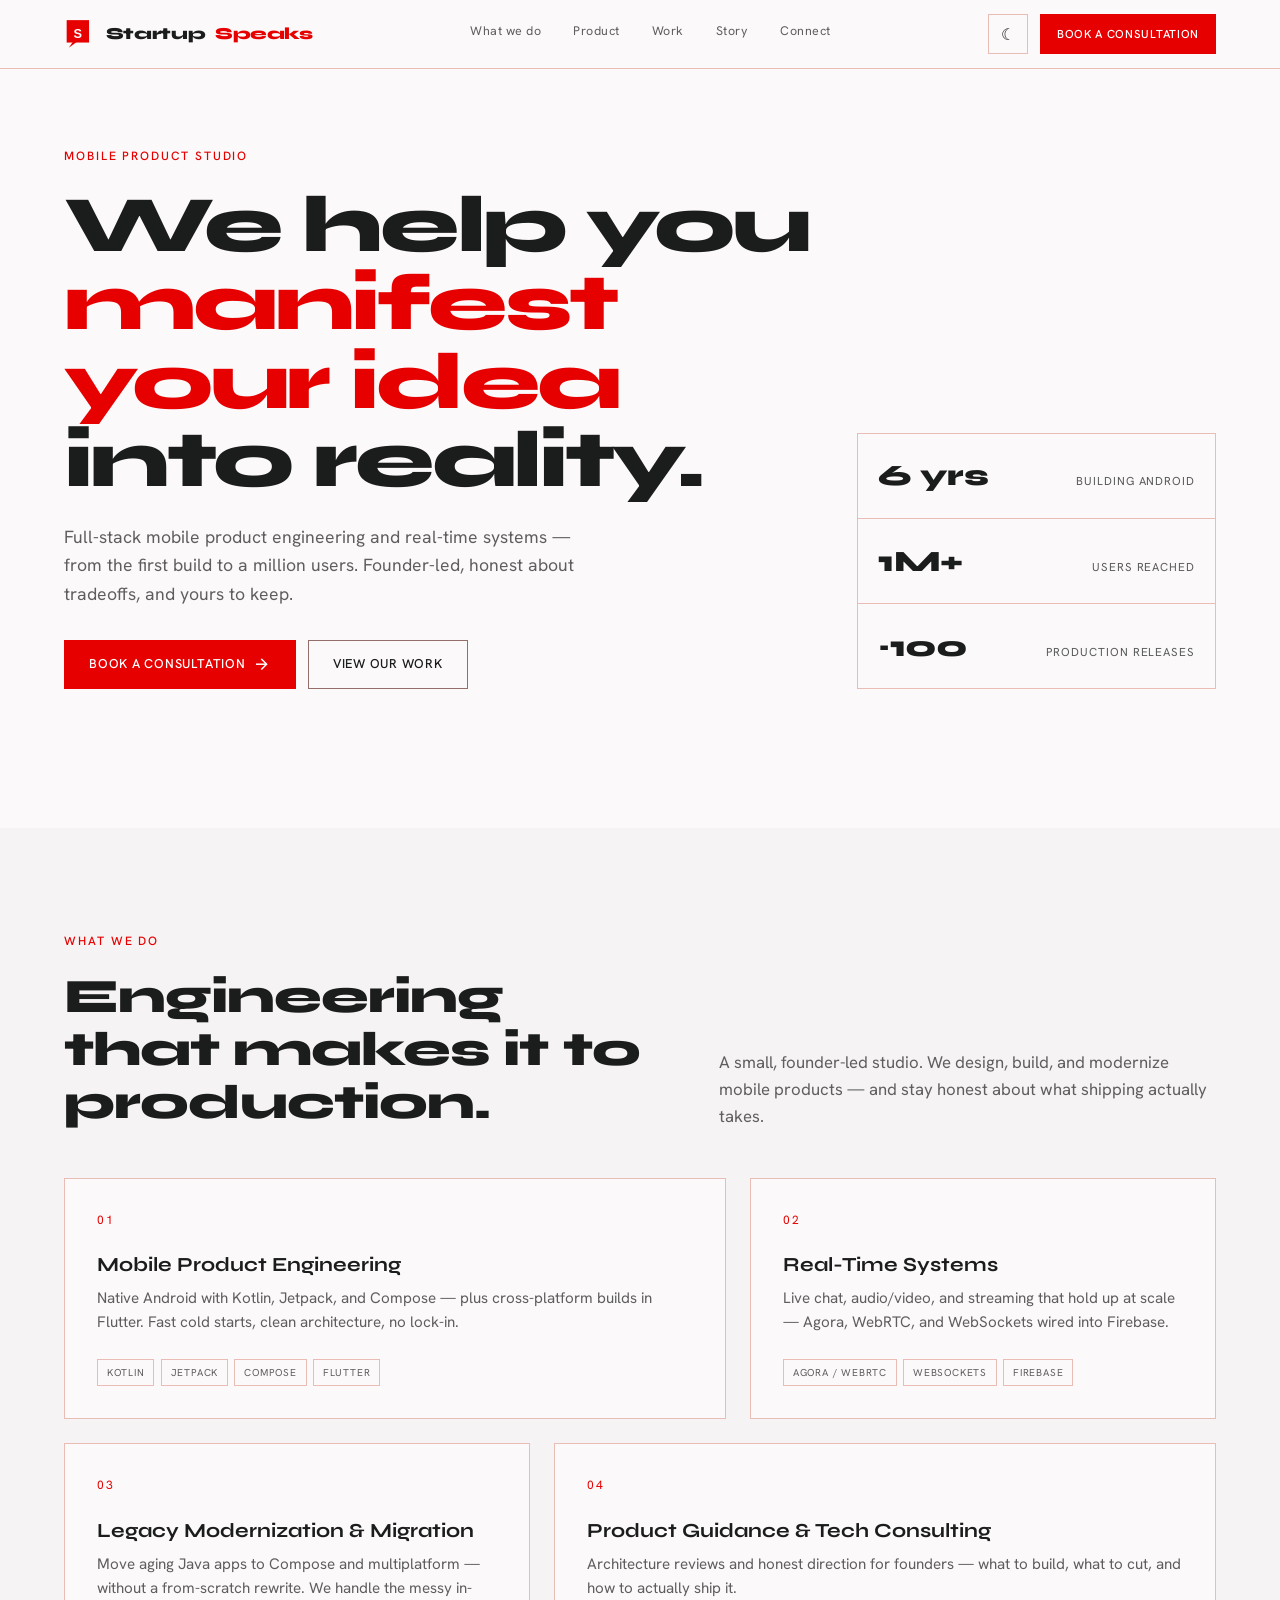
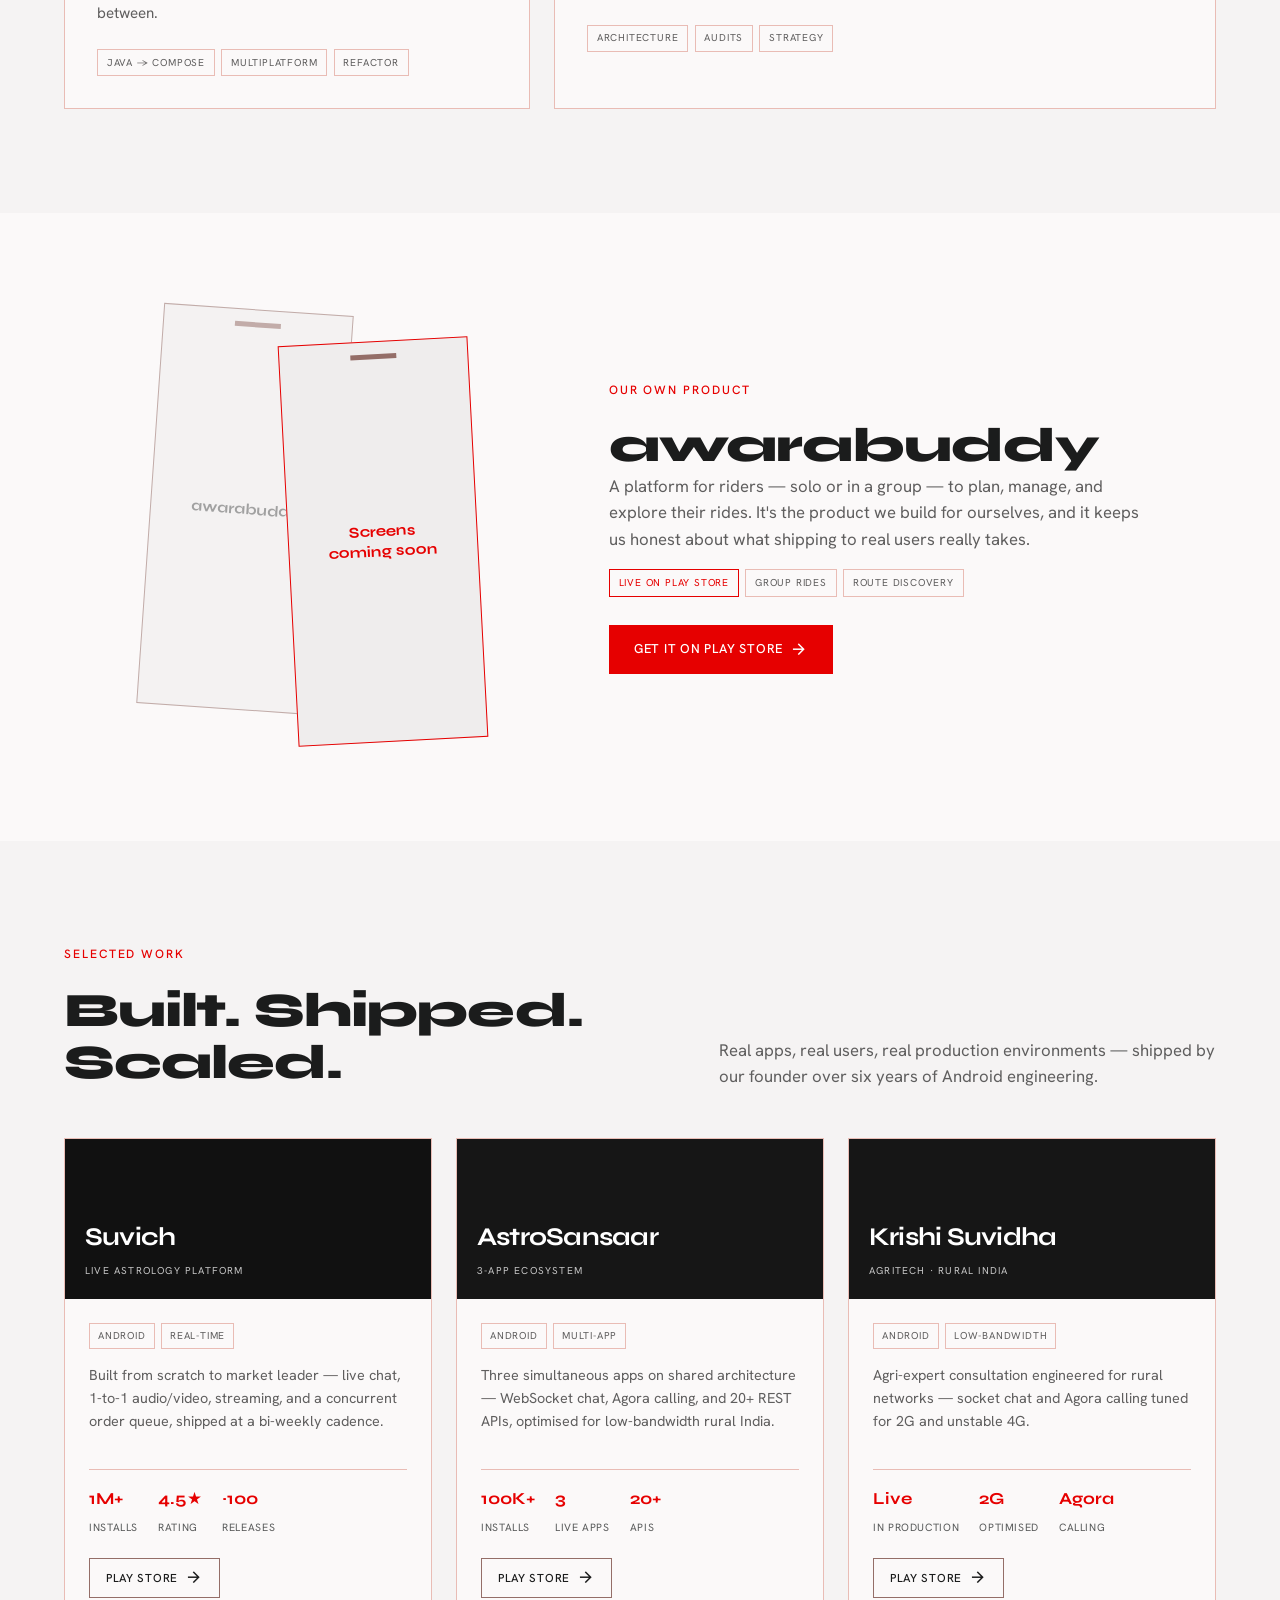
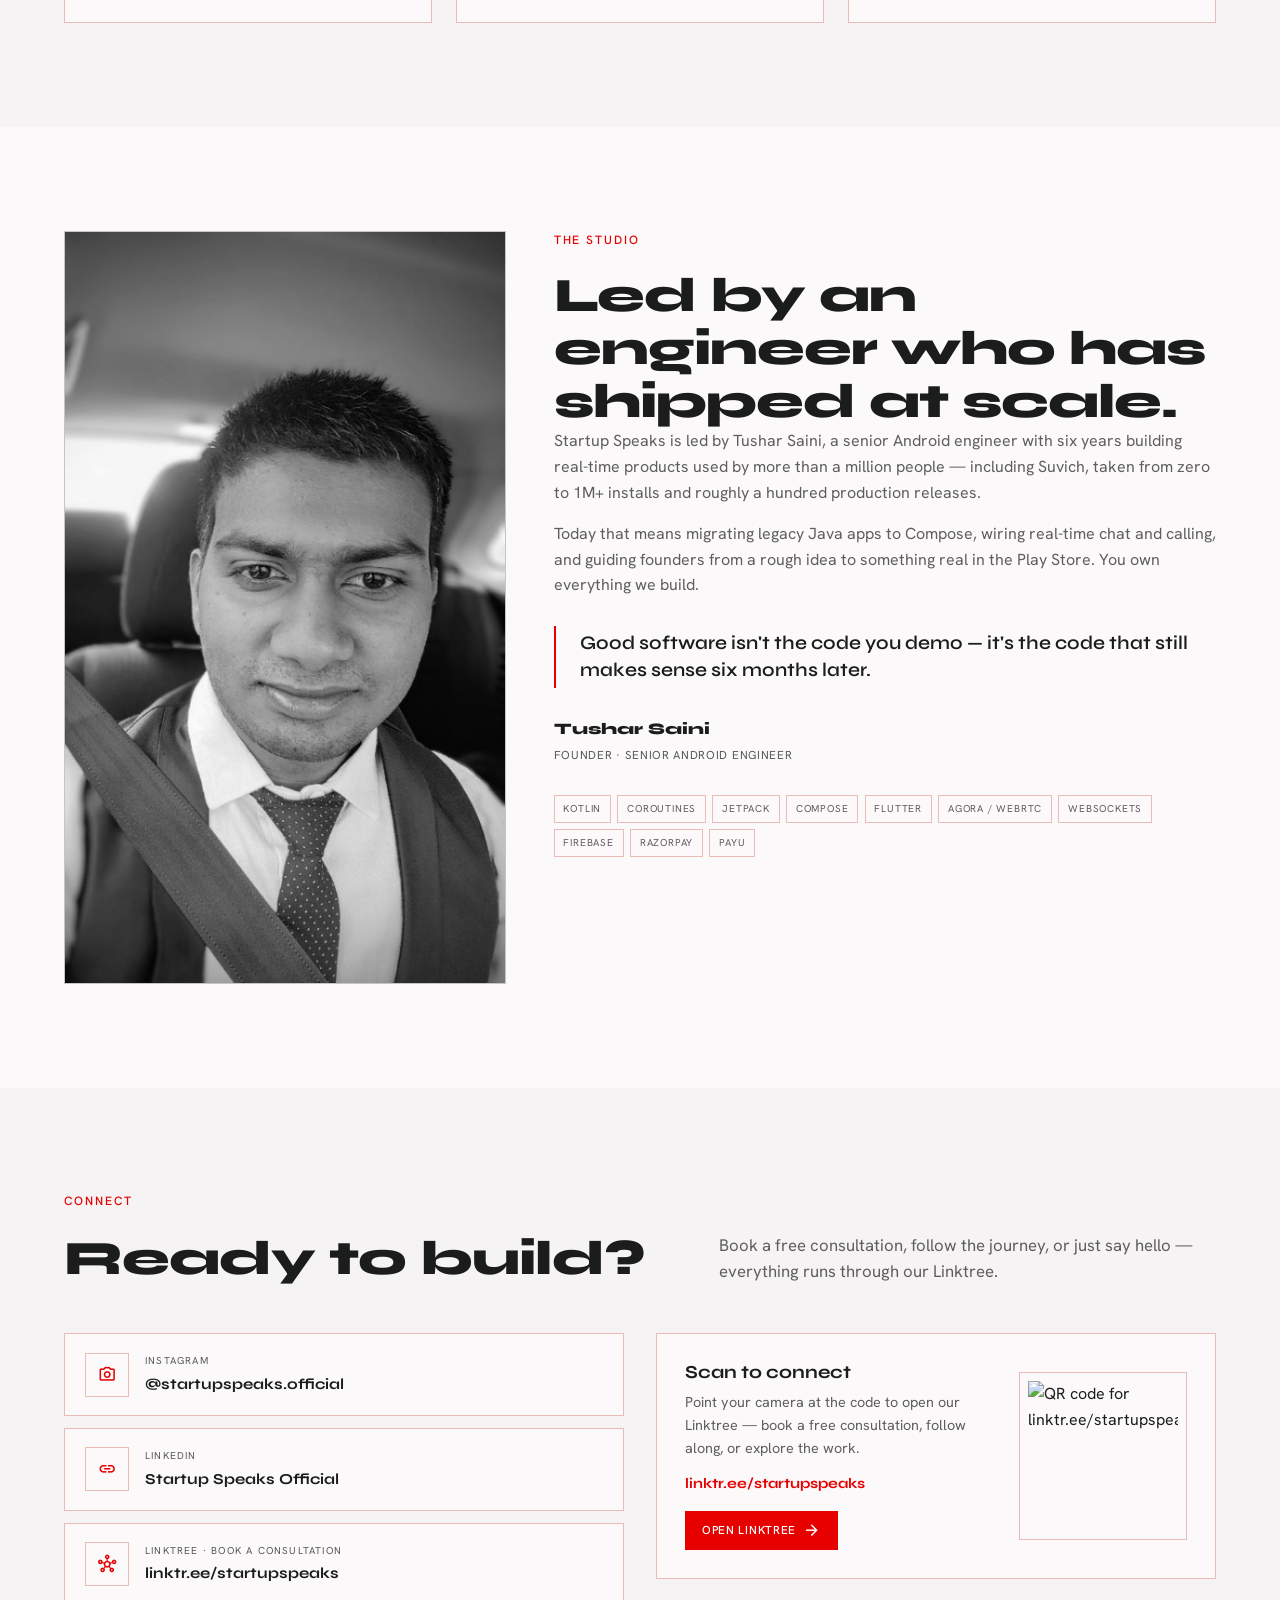
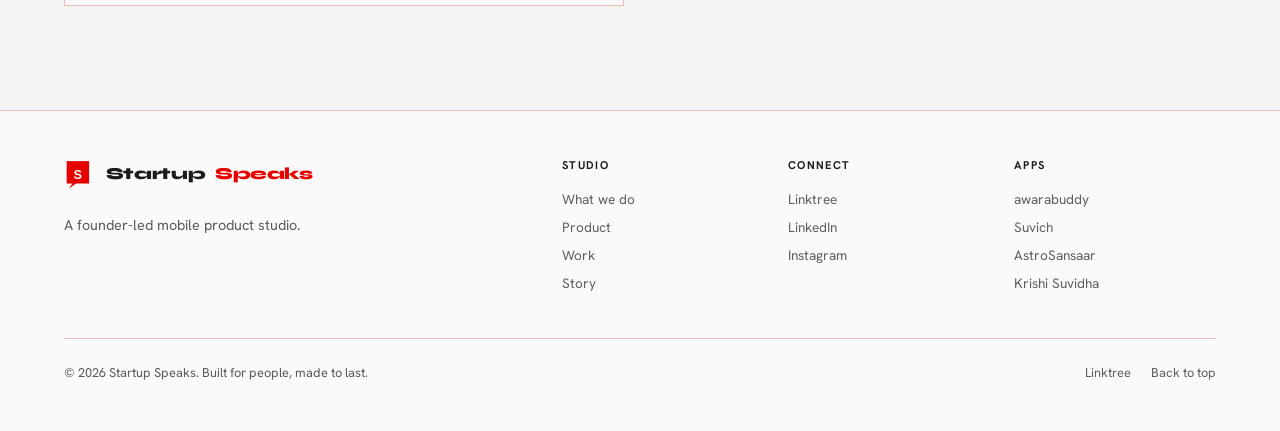
==== commit 4e98d3fc: "Simplify site into single-page studio layout with awarabuddy and founder story. - Rewrite index.html" ====
--- a/index.html
+++ b/index.html
@@ -14,17 +14,17 @@
   </script>
   <meta charset="UTF-8" />
   <meta name="viewport" content="width=device-width, initial-scale=1.0" />
-  <meta name="description" content="Startup Speaks — full-stack product engineering for founders. Android, real-time systems, MVPs, and tech consulting from MVP to a million users." />
+  <meta name="description" content="Startup Speaks — a founder-led mobile product studio. We build, scale, and modernize Android and real-time products, from first build to a million users." />
   <meta name="theme-color" content="#131313" />
-  <meta property="og:title" content="Startup Speaks — We Build Products That Scale" />
-  <meta property="og:description" content="Engineering partner for startups — ship fast, build right, scale without breaking." />
+  <meta property="og:title" content="Startup Speaks — Mobile Product Studio" />
+  <meta property="og:description" content="We help you manifest your idea into reality. Mobile product engineering, real-time systems, and legacy modernization." />
   <meta property="og:type" content="website" />
   <meta property="og:url" content="https://startupspeaks.com/" />
   <meta name="twitter:card" content="summary_large_image" />
-  <meta name="twitter:title" content="Startup Speaks — We Build Products That Scale" />
-  <meta name="twitter:description" content="Full-stack product engineering for ambitious founders." />
+  <meta name="twitter:title" content="Startup Speaks — Mobile Product Studio" />
+  <meta name="twitter:description" content="We help you manifest your idea into reality." />
   <link rel="icon" href="assets/img/favicon.svg" type="image/svg+xml" />
-  <title>Startup Speaks — We Build Products That Scale</title>
+  <title>Startup Speaks — Mobile Product Studio</title>
   <link rel="preconnect" href="https://fonts.googleapis.com" />
   <link rel="preconnect" href="https://fonts.gstatic.com" crossorigin />
   <link href="https://fonts.googleapis.com/css2?family=Hanken+Grotesk:wght@300;400;500;600;700&family=JetBrains+Mono:wght@400;500&family=Syne:wght@400;600;700;800&display=swap" rel="stylesheet" />
@@ -47,486 +47,172 @@
         Startup<span>Speaks</span>
       </a>
       <nav class="nav-desktop" aria-label="Primary">
-        <a href="#expertise" data-nav-link>Expertise</a>
+        <a href="#expertise" data-nav-link>What we do</a>
+        <a href="#product" data-nav-link>Product</a>
         <a href="#work" data-nav-link>Work</a>
         <a href="#story" data-nav-link>Story</a>
         <a href="#connect" data-nav-link>Connect</a>
       </nav>
       <div class="header-actions">
         <button type="button" class="theme-toggle" data-theme-toggle aria-label="Switch theme">☾</button>
-        <a class="btn btn--primary btn--sm header-cta" href="#connect">Connect Now</a>
+        <a class="btn btn--primary btn--sm header-cta" href="https://linktr.ee/startupspeaks" target="_blank" rel="noopener noreferrer">Book a consultation</a>
         <button type="button" class="nav-toggle" data-nav-toggle aria-expanded="false" aria-label="Open menu">
           <span></span><span></span><span></span>
         </button>
       </div>
     </div>
     <nav class="nav-mobile container" aria-label="Mobile">
-      <a href="#expertise">Expertise</a>
+      <a href="#expertise">What we do</a>
+      <a href="#product">Product</a>
       <a href="#work">Work</a>
       <a href="#story">Story</a>
       <a href="#connect">Connect</a>
-      <a class="btn btn--primary" href="#connect">Connect Now</a>
+      <a class="btn btn--primary" href="https://linktr.ee/startupspeaks" target="_blank" rel="noopener noreferrer">Book a consultation</a>
     </nav>
   </header>
 
   <main>
-    <!-- HOME -->
-    <section id="home">
-      <!-- Noir hero -->
-      <div class="home-hero-noir theme-dark-only">
-        <div class="home-hero-noir__bg" aria-hidden="true">
-          <img src="https://lh3.googleusercontent.com/aida-public/[base64]" alt="" />
-        </div>
-        <div class="container home-hero-noir__content reveal">
-          <div class="home-hero-noir__eyebrow">
-            <span aria-hidden="true"></span>
-            <span class="label">The Authority in Innovation</span>
-          </div>
-          <h1 class="display">We Build Products <em>That Scale.</em></h1>
-          <p class="body-lg">From MVP to a million users — Startup Speaks is the engineering partner startups trust to ship fast, build right, and grow without breaking.</p>
-          <div class="home-hero-noir__actions">
-            <a class="btn btn--primary" href="#connect">Connect with us <span class="material-symbols-outlined" aria-hidden="true">arrow_forward</span></a>
+    <!-- HERO -->
+    <section class="hero section" id="home">
+      <div class="container hero__grid reveal">
+        <div class="hero__intro">
+          <span class="eyebrow">Mobile Product Studio</span>
+          <h1 class="hero__title">We help you <em>manifest your idea</em> into reality.</h1>
+          <p class="hero__lead">Full-stack mobile product engineering and real-time systems — from the first build to a million users. Founder-led, honest about tradeoffs, and yours to keep.</p>
+          <div class="hero__actions">
+            <a class="btn btn--primary" href="https://linktr.ee/startupspeaks" target="_blank" rel="noopener noreferrer">Book a consultation <span class="material-symbols-outlined" aria-hidden="true">arrow_forward</span></a>
             <a class="btn btn--ghost" href="#work">View our work</a>
           </div>
         </div>
-      </div>
-
-      <!-- Editorial hero -->
-      <div class="home-hero-editorial theme-light-only">
-        <div class="container">
-          <div class="home-hero-editorial__grid reveal">
-            <div>
-              <span class="label">Premium Product Engineering</span>
-              <h1 class="display" style="margin-top:1.5rem">Engineering <em>Digital Superiority</em> For Modern Ventures.</h1>
-              <p class="body-lg" style="max-width:36rem;margin-top:1.5rem">Full-stack product engineering for ambitious founders — Android, real-time systems, and MVPs built to scale from day one.</p>
-              <div style="margin-top:2rem">
-                <a class="btn btn--inverse" href="#expertise">Explore Capabilities</a>
-              </div>
-            </div>
-            <div class="home-hero-editorial__visual">
-              <img src="https://lh3.googleusercontent.com/aida-public/[base64]" alt="Editorial architectural visual" />
-            </div>
-          </div>
-        </div>
-      </div>
-
-      <!-- Noir stats -->
-      <div class="stats-noir theme-dark-only">
-        <div class="container stats-noir__grid reveal">
-          <div class="stat-card-noir">
-            <span class="material-symbols-outlined" aria-hidden="true">rocket_launch</span>
-            <strong>1M+</strong>
-            <span>Users in Production</span>
-          </div>
-          <div class="stat-card-noir">
-            <span class="material-symbols-outlined" aria-hidden="true">shield</span>
-            <strong>~100</strong>
-            <span>Production Releases</span>
-          </div>
-          <div class="stat-card-noir">
-            <span class="material-symbols-outlined" aria-hidden="true">monitoring</span>
-            <strong>4.5★</strong>
-            <span>Average Play Store Rating</span>
-          </div>
-        </div>
-      </div>
-
-      <!-- Editorial stats -->
-      <div class="stats-editorial theme-light-only">
-        <div class="container">
-          <div class="stats-editorial__bar reveal">
-            <div class="stats-editorial__cell"><strong>1M+</strong><span>Users Shipped</span></div>
-            <div class="stats-editorial__cell"><strong>~100</strong><span>Production Releases</span></div>
-            <div class="stats-editorial__cell"><strong>6 yrs</strong><span>Android Engineering</span></div>
-            <div class="stats-editorial__cell"><strong>4.5★</strong><span>Play Store Rating</span></div>
-          </div>
-        </div>
-      </div>
-
-      <!-- Noir asymmetric preview -->
-      <div class="home-preview-noir theme-dark-only">
-        <div class="container home-preview-noir__grid reveal">
-          <div class="home-preview-noir__sticky">
-            <h2 class="headline-lg">Architecting the<br /><span class="home-preview-noir__stroke">Digital Frontier</span></h2>
-            <div class="home-preview-noir__list">
-              <div class="home-preview-noir__item">
-                <div class="home-preview-noir__item-head">
-                  <span class="home-preview-noir__num">01</span>
-                  <h3 class="headline-md">Android Development</h3>
-                </div>
-                <p>Performance-first native apps with &lt;1s cold start times and zero-leak memory management.</p>
-              </div>
-              <div class="home-preview-noir__item">
-                <div class="home-preview-noir__item-head">
-                  <span class="home-preview-noir__num">02</span>
-                  <h3 class="headline-md">Real-Time Systems</h3>
-                </div>
-                <p>Low-latency audio/video and chat systems battle-tested for 1M+ concurrent users.</p>
-              </div>
-              <div class="home-preview-noir__item">
-                <div class="home-preview-noir__item-head">
-                  <span class="home-preview-noir__num">03</span>
-                  <h3 class="headline-md">MVP Development</h3>
-                </div>
-                <p>Moving from wireframes to live products at startup speed without cutting engineering corners.</p>
-              </div>
-            </div>
-          </div>
-          <div class="home-preview-noir__visual">
-            <img src="https://lh3.googleusercontent.com/aida-public/[base64]" alt="Production engineering visual" />
-            <div class="home-preview-noir__caption">
-              <span class="label">Latest Project</span>
-              <p style="margin:0.5rem 0 0;font-size:0.9rem">Suvich — live astrology platform scaled to 1M+ installs with bi-weekly production releases.</p>
-            </div>
-          </div>
-        </div>
-      </div>
-
-      <!-- Editorial bento preview -->
-      <div class="home-bento-editorial theme-light-only">
-        <div class="container reveal">
-          <div class="home-bento-editorial__head">
-            <div>
-              <h2 class="headline-lg">Strategic Solutions</h2>
-              <p>Advanced engineering meets production reliability.</p>
-            </div>
-            <a class="label" href="#expertise" style="padding-bottom:0.5rem;border-bottom:1px solid var(--accent)">View Expertise</a>
-          </div>
-          <div class="home-bento-editorial__grid">
-            <article class="bento-card bento-card--wide">
-              <span class="material-symbols-outlined" aria-hidden="true">rocket_launch</span>
-              <h3>Android Development</h3>
-              <p>Performance-first native apps with Kotlin, Coroutines, and Jetpack — engineered for scale.</p>
-              <span class="bento-card__link">Discover Process <span class="material-symbols-outlined" aria-hidden="true">arrow_forward</span></span>
-            </article>
-            <article class="bento-card bento-card--muted">
-              <span class="material-symbols-outlined" aria-hidden="true">shield</span>
-              <h3>Real-Time Systems</h3>
-              <p>Live chat, audio/video, and streaming infrastructure battle-tested at 1M+ users.</p>
-              <div class="bento-stat"><strong>1M+</strong><span>Concurrent Users</span></div>
-            </article>
-            <article class="bento-card">
-              <span class="material-symbols-outlined" aria-hidden="true">database</span>
-              <h3>API &amp; SDK Integration</h3>
-              <p>Razorpay, Stripe, Firebase, Agora — seamless third-party infrastructure.</p>
-            </article>
-            <article class="bento-card">
-              <span class="material-symbols-outlined" aria-hidden="true">code</span>
-              <h3>Web Development</h3>
-              <p>High-performance platforms with React, Next.js, and clean architecture.</p>
-            </article>
-            <article class="bento-card">
-              <span class="material-symbols-outlined" aria-hidden="true">sync_alt</span>
-              <h3>Tech Consulting</h3>
-              <p>Architecture reviews, performance audits, and scale-ready strategy.</p>
-            </article>
-          </div>
-        </div>
-      </div>
-
-      <!-- Methodology band (light) -->
-      <div class="methodology-band section--inverse theme-light-only">
-        <div class="container methodology-band__grid reveal">
-          <div class="methodology-band__img">
-            <img src="https://lh3.googleusercontent.com/aida-public/[base64]" alt="Production infrastructure" />
-          </div>
-          <div>
-            <span class="label">Our Methodology</span>
-            <h2 class="headline-lg" style="margin-top:1rem;color:var(--inverse-text)">Precision At Every Scale.</h2>
-            <div class="methodology-band__steps">
-              <div class="methodology-step">
-                <h3 class="headline-md" style="color:var(--inverse-text)">01. Discovery</h3>
-                <p>Deep dive into your product vision, current stack, and scale targets.</p>
-              </div>
-              <div class="methodology-step">
-                <h3 class="headline-md" style="color:var(--inverse-text)">02. Engineering</h3>
-                <p>Rapid prototyping and rigorous development with clean architecture.</p>
-              </div>
-              <div class="methodology-step">
-                <h3 class="headline-md" style="color:var(--inverse-text)">03. Deployment</h3>
-                <p>Production releases at startup cadence — you own everything we build.</p>
-              </div>
-            </div>
-          </div>
-        </div>
-      </div>
-
-      <!-- Noir home CTA -->
-      <div class="home-cta-noir theme-dark-only">
-        <div class="container reveal">
-          <div class="home-cta-noir__panel">
-            <div class="home-cta-noir__ghost-icon" aria-hidden="true">
-              <span class="material-symbols-outlined">hub</span>
-            </div>
-            <h2 class="headline-lg">Ready to evolve your stack?</h2>
-            <p class="body-lg" style="max-width:32rem;margin-top:1rem">Book a free consultation via Linktree — no sales fluff, just technical engineering excellence.</p>
-            <form class="home-cta-noir__form" action="https://linktr.ee/startupspeaks" method="get" target="_blank" rel="noopener noreferrer">
-              <div class="home-cta-noir__fields">
-                <input class="input-minimal" type="text" name="name" placeholder="Name" aria-label="Name" />
-                <input class="input-minimal" type="email" name="email" placeholder="Email" aria-label="Email" />
-              </div>
-              <button class="btn btn--primary" type="submit">Book Consultation <span class="material-symbols-outlined" aria-hidden="true">calendar_today</span></button>
-            </form>
-          </div>
-        </div>
-      </div>
-    </section>
-
-    <!-- EXPERTISE -->
-    <section class="section" id="expertise">
-      <!-- Noir expertise hero -->
-      <div class="expertise-hero-noir theme-dark-only">
-        <div class="container reveal">
-          <span class="expertise-badge label">Enterprise Capabilities</span>
-          <h2 class="display">Architecting the <em>Next Frontier.</em></h2>
-          <p class="body-lg" style="max-width:36rem;margin-top:1.5rem">Full-stack product engineering for founders who need production-grade delivery — Android, real-time, and scale-ready architecture.</p>
-        </div>
-      </div>
-
-      <!-- Editorial expertise hero -->
-      <div class="expertise-hero-editorial theme-light-only">
-        <div class="container reveal">
-          <div class="grid-12">
-            <div style="grid-column:span 12">
-              <span class="label">Our Expertise</span>
-              <h2 class="display" style="margin-top:1rem">Precision-Engineered Digital Solutions.</h2>
-            </div>
-            <div class="expertise-hero-editorial__lead" style="grid-column:span 12;max-width:28rem;margin-left:auto">
-              <p class="body-lg" style="margin:0">Bridging the gap between ambitious startup vision and enterprise-grade technological execution.</p>
-            </div>
-          </div>
-        </div>
-      </div>
-
-      <!-- Noir bento services -->
-      <div class="theme-dark-only" style="padding-bottom:4rem">
-        <div class="container expertise-bento reveal">
-          <article class="expertise-bento__card expertise-bento__card--8">
-            <div class="expertise-bento__inner">
-              <div>
-                <span class="material-symbols-outlined" aria-hidden="true">smartphone</span>
-                <h3 class="headline-lg">Android Development</h3>
-                <p>Performance-first native apps with &lt;1s cold start times and zero-leak memory management.</p>
-                <a class="expertise-bento__link" href="#work">Learn More <span class="material-symbols-outlined" aria-hidden="true">arrow_forward</span></a>
-              </div>
-              <div class="expertise-bento__img">
-                <img src="https://lh3.googleusercontent.com/aida-public/[base64]" alt="Android engineering" />
-              </div>
-            </div>
-          </article>
-          <article class="expertise-bento__card expertise-bento__card--4">
-            <span class="material-symbols-outlined" aria-hidden="true">bolt</span>
-            <h3 class="headline-md">Real-Time Systems</h3>
-            <p>Low-latency audio/video and chat systems battle-tested for 1M+ concurrent users.</p>
-            <div class="expertise-bento__footer">
-              <a class="expertise-bento__link" href="#work">Learn More <span class="material-symbols-outlined" aria-hidden="true">arrow_forward</span></a>
-            </div>
-          </article>
-          <article class="expertise-bento__card expertise-bento__card--4">
-            <span class="material-symbols-outlined" aria-hidden="true">verified_user</span>
-            <h3 class="headline-md">MVP Development</h3>
-            <p>Wireframes to live products at startup speed without cutting engineering corners.</p>
-            <div class="expertise-bento__footer">
-              <a class="expertise-bento__link" href="#connect">Learn More <span class="material-symbols-outlined" aria-hidden="true">arrow_forward</span></a>
-            </div>
-          </article>
-          <article class="expertise-bento__card expertise-bento__card--8">
-            <div class="expertise-bento__inner">
-              <div class="expertise-bento__img">
-                <img src="https://lh3.googleusercontent.com/aida-public/[base64]" alt="Data and integration" />
-              </div>
-              <div>
-                <span class="material-symbols-outlined" aria-hidden="true">insights</span>
-                <h3 class="headline-lg">API &amp; SDK Integration</h3>
-                <p>Seamless implementation of payment, analytics, and social infrastructure — Razorpay, Stripe, Firebase, Agora.</p>
-                <a class="expertise-bento__link" href="#work">Learn More <span class="material-symbols-outlined" aria-hidden="true">arrow_forward</span></a>
-              </div>
-            </div>
-          </article>
-        </div>
-      </div>
-
-      <!-- Editorial expertise grid -->
-      <div class="theme-light-only" style="padding-bottom:2rem">
-        <div class="container">
-          <div class="expertise-grid-editorial reveal">
-            <article class="expertise-card-ed expertise-card-ed--7">
-              <div class="expertise-card-ed__top">
-                <span class="material-symbols-outlined" aria-hidden="true">smartphone</span>
-                <span class="expertise-card-ed__num">01</span>
-              </div>
-              <h3 class="headline-lg">Android Development</h3>
-              <p>Performance-first native apps with &lt;1s cold start times and zero-leak memory management.</p>
-              <ul class="expertise-card-ed__tags" style="margin-top:1.5rem">
-                <li>Kotlin</li>
-                <li>Coroutines</li>
-                <li>Jetpack</li>
-              </ul>
-              <span class="expertise-card-ed__line" aria-hidden="true"></span>
-            </article>
-            <div class="expertise-card-ed--5">
-              <article class="expertise-card-ed">
-                <span class="material-symbols-outlined" aria-hidden="true">bolt</span>
-                <h3 class="headline-md">Real-Time Systems</h3>
-                <p>Live chat, Agora calling, and WebSocket infrastructure for 1M+ users.</p>
-                <span class="expertise-card-ed__line" aria-hidden="true"></span>
-              </article>
-              <article class="expertise-card-ed expertise-card-ed--dark">
-                <span class="material-symbols-outlined" aria-hidden="true">database</span>
-                <h3 class="headline-md">Web Development</h3>
-                <p>High-performance web platforms with React, Next.js, and clean architecture.</p>
-                <span class="expertise-card-ed__line" aria-hidden="true"></span>
-              </article>
-            </div>
-            <article class="expertise-card-ed expertise-card-ed--4">
-              <span class="material-symbols-outlined" aria-hidden="true">shield_lock</span>
-              <h3 class="headline-md">Tech Consulting</h3>
-              <p>Architecture reviews, performance audits, and strategy for growing engineering teams.</p>
-              <span class="expertise-card-ed__line" aria-hidden="true"></span>
-            </article>
-            <article class="expertise-card-ed expertise-card-ed--8">
-              <img src="https://lh3.googleusercontent.com/aida-public/[base64]" alt="Production engineering" />
-              <div class="expertise-card-ed__overlay">
-                <h4 class="headline-md">MVP Development</h4>
-                <p>From wireframes to live products at startup speed — scalable from day one.</p>
-              </div>
-            </article>
-          </div>
-
-          <div class="expertise-ecosystem reveal">
-            <h2 class="headline-lg">Ecosystem Capabilities</h2>
-            <div class="expertise-ecosystem__grid">
-              <div class="ecosystem-col">
-                <h4 class="label">Platform</h4>
-                <ul>
-                  <li>Android Native <span class="material-symbols-outlined" aria-hidden="true">arrow_forward</span></li>
-                  <li>API Engineering <span class="material-symbols-outlined" aria-hidden="true">arrow_forward</span></li>
-                  <li>Real-Time Chat <span class="material-symbols-outlined" aria-hidden="true">arrow_forward</span></li>
-                </ul>
-              </div>
-              <div class="ecosystem-col">
-                <h4 class="label">Integrations</h4>
-                <ul>
-                  <li>Agora / WebRTC <span class="material-symbols-outlined" aria-hidden="true">arrow_forward</span></li>
-                  <li>Razorpay / Stripe <span class="material-symbols-outlined" aria-hidden="true">arrow_forward</span></li>
-                  <li>Firebase <span class="material-symbols-outlined" aria-hidden="true">arrow_forward</span></li>
-                </ul>
-              </div>
-              <div class="ecosystem-col">
-                <h4 class="label">Growth</h4>
-                <ul>
-                  <li>Performance Scaling <span class="material-symbols-outlined" aria-hidden="true">arrow_forward</span></li>
-                  <li>Low-Bandwidth Optimisation <span class="material-symbols-outlined" aria-hidden="true">arrow_forward</span></li>
-                  <li>Code Audits <span class="material-symbols-outlined" aria-hidden="true">arrow_forward</span></li>
-                </ul>
-              </div>
-            </div>
-          </div>
-        </div>
-      </div>
-
-      <!-- Execution DNA (noir) -->
-      <div class="execution-dna theme-dark-only">
-        <div class="container execution-dna__grid reveal">
-          <div>
-            <h2 class="headline-lg">Our Execution DNA</h2>
-            <div style="margin-top:2.5rem">
-              <div class="execution-dna__item">
-                <span aria-hidden="true"></span>
-                <div>
-                  <h3 class="headline-md">Ship Fast</h3>
-                  <p>Startup speed without sacrificing code quality — bi-weekly production cadence.</p>
-                </div>
-              </div>
-              <div class="execution-dna__item">
-                <span aria-hidden="true"></span>
-                <div>
-                  <h3 class="headline-md">Build Right</h3>
-                  <p>Clean architecture you can scale from day one — MVVM, zero lock-in.</p>
-                </div>
-              </div>
-            </div>
-          </div>
-          <div class="execution-dna__stat">
-            <strong>4.5★</strong>
-            <span class="label label--muted">Average Play Store Rating Across Shipped Apps</span>
-          </div>
-        </div>
-      </div>
-
-      <!-- Expertise CTA -->
-      <div class="expertise-cta">
-        <div class="expertise-cta__glow theme-dark-only" aria-hidden="true"></div>
-        <div class="container reveal">
-          <h2 class="display theme-dark-only">Ready to <em>Iterate?</em></h2>
-          <h2 class="display theme-light-only">Ready to evolve your stack?</h2>
-          <p class="body-lg" style="max-width:36rem;margin:1rem auto 0">Our team is ready to help you ship production-grade products.</p>
-          <div class="expertise-cta__actions">
-            <a class="btn btn--primary" href="#connect">Schedule a Consultation</a>
-            <a class="btn btn--ghost" href="#work">View Case Studies</a>
+        <ul class="hero__stats" aria-label="Track record">
+          <li class="hero__stat"><strong>6 yrs</strong><span>Building Android</span></li>
+          <li class="hero__stat"><strong>1M+</strong><span>Users reached</span></li>
+          <li class="hero__stat"><strong>~100</strong><span>Production releases</span></li>
+        </ul>
+      </div>
+    </section>
+
+    <!-- WHAT WE DO -->
+    <section class="section section--alt" id="expertise">
+      <div class="container reveal">
+        <span class="eyebrow">What we do</span>
+        <div class="section-head">
+          <h2 class="section-title">Engineering that makes it to production.</h2>
+          <p class="section-lead">A small, founder-led studio. We design, build, and modernize mobile products — and stay honest about what shipping actually takes.</p>
+        </div>
+        <div class="services">
+          <article class="service service--wide">
+            <span class="service__num">01</span>
+            <h3>Mobile Product Engineering</h3>
+            <p>Native Android with Kotlin, Jetpack, and Compose — plus cross-platform builds in Flutter. Fast cold starts, clean architecture, no lock-in.</p>
+            <ul class="service__tags"><li>Kotlin</li><li>Jetpack</li><li>Compose</li><li>Flutter</li></ul>
+          </article>
+          <article class="service service--narrow">
+            <span class="service__num">02</span>
+            <h3>Real-Time Systems</h3>
+            <p>Live chat, audio/video, and streaming that hold up at scale — Agora, WebRTC, and WebSockets wired into Firebase.</p>
+            <ul class="service__tags"><li>Agora / WebRTC</li><li>WebSockets</li><li>Firebase</li></ul>
+          </article>
+          <article class="service service--narrow">
+            <span class="service__num">03</span>
+            <h3>Legacy Modernization &amp; Migration</h3>
+            <p>Move aging Java apps to Compose and multiplatform — without a from-scratch rewrite. We handle the messy in-between.</p>
+            <ul class="service__tags"><li>Java → Compose</li><li>Multiplatform</li><li>Refactor</li></ul>
+          </article>
+          <article class="service service--wide">
+            <span class="service__num">04</span>
+            <h3>Product Guidance &amp; Tech Consulting</h3>
+            <p>Architecture reviews and honest direction for founders — what to build, what to cut, and how to actually ship it.</p>
+            <ul class="service__tags"><li>Architecture</li><li>Audits</li><li>Strategy</li></ul>
+          </article>
+        </div>
+      </div>
+    </section>
+
+    <!-- PRODUCT: awarabuddy -->
+    <section class="section" id="product">
+      <div class="container product__grid reveal">
+        <div class="product__media" aria-hidden="true">
+          <!-- TODO: replace these placeholders with real awarabuddy screenshots in assets/img/ -->
+          <div class="phone phone--back">
+            <span class="phone__notch"></span>
+            <span class="phone__label">awarabuddy</span>
+          </div>
+          <div class="phone phone--front">
+            <span class="phone__notch"></span>
+            <span class="phone__label">Screens<br />coming soon</span>
+          </div>
+        </div>
+        <div class="product__body">
+          <span class="eyebrow">Our own product</span>
+          <h2 class="section-title">awarabuddy</h2>
+          <p class="product__lead">A platform for riders — solo or in a group — to plan, manage, and explore their rides. It's the product we build for ourselves, and it keeps us honest about what shipping to real users really takes.</p>
+          <ul class="service__tags product__tags">
+            <li>Live on Play Store</li><li>Group Rides</li><li>Route Discovery</li>
+          </ul>
+          <div class="product__actions">
+            <!-- TODO: replace with the direct Play Store package URL for awarabuddy -->
+            <a class="btn btn--primary" href="https://play.google.com/store/search?q=awarabuddy&amp;c=apps" target="_blank" rel="noopener noreferrer">Get it on Play Store <span class="material-symbols-outlined" aria-hidden="true">arrow_forward</span></a>
           </div>
         </div>
       </div>
     </section>
 
     <!-- WORK -->
-    <section class="section section--band" id="work">
+    <section class="section section--alt" id="work">
       <div class="container reveal">
-        <span class="label">Portfolio</span>
-        <div class="work-header">
-          <h2 class="display" style="margin-top:1rem">Built. Shipped. Scaled.</h2>
-          <p class="body-lg">Real apps, real users, real production environments. Here's what we've delivered.</p>
+        <span class="eyebrow">Selected work</span>
+        <div class="section-head">
+          <h2 class="section-title">Built. Shipped. Scaled.</h2>
+          <p class="section-lead">Real apps, real users, real production environments — shipped by our founder over six years of Android engineering.</p>
         </div>
         <div class="work-grid">
           <article class="work-card">
             <div class="work-card__thumb work-card__thumb--1">
-              <strong>SUVICH</strong>
+              <strong>Suvich</strong>
               <small>Live astrology platform</small>
             </div>
             <div class="work-card__body">
-              <div class="work-pills"><span class="work-pill">Android</span><span class="work-pill">Real-Time</span><span class="work-pill">Marketplace</span></div>
-              <h3>Suvich – The Real Astrology</h3>
-              <p>Built from scratch to market leader. Live chat, 1-to-1 audio/video, multi-user streaming, and concurrent order queue — shipped at bi-weekly cadence.</p>
+              <div class="work-pills"><span class="work-pill">Android</span><span class="work-pill">Real-Time</span></div>
+              <p>Built from scratch to market leader — live chat, 1-to-1 audio/video, streaming, and a concurrent order queue, shipped at a bi-weekly cadence.</p>
               <div class="work-metrics">
                 <div><strong>1M+</strong><span>Installs</span></div>
                 <div><strong>4.5★</strong><span>Rating</span></div>
-                <div><strong>8K+</strong><span>Reviews</span></div>
                 <div><strong>~100</strong><span>Releases</span></div>
               </div>
-              <p style="margin-top:1.25rem"><a class="btn btn--ghost btn--sm" href="https://play.google.com/store/apps/details?id=com.suvich.app.android" target="_blank" rel="noopener noreferrer">Play Store <span class="material-symbols-outlined" aria-hidden="true">arrow_forward</span></a></p>
+              <p class="work-card__cta"><a class="btn btn--ghost btn--sm" href="https://play.google.com/store/apps/details?id=com.suvich.app.android" target="_blank" rel="noopener noreferrer">Play Store <span class="material-symbols-outlined" aria-hidden="true">arrow_forward</span></a></p>
             </div>
           </article>
           <article class="work-card">
             <div class="work-card__thumb work-card__thumb--2">
-              <strong>ASTRO</strong>
+              <strong>AstroSansaar</strong>
               <small>3-app ecosystem</small>
             </div>
             <div class="work-card__body">
-              <div class="work-pills"><span class="work-pill">Android</span><span class="work-pill">Multi-App</span><span class="work-pill">AgriTech</span></div>
-              <h3>AstroSansaar Ecosystem</h3>
-              <p>Three simultaneous apps sharing architecture patterns. WebSocket chat, Agora calling, 20+ REST APIs, optimised for low-bandwidth rural India.</p>
+              <div class="work-pills"><span class="work-pill">Android</span><span class="work-pill">Multi-App</span></div>
+              <p>Three simultaneous apps on shared architecture — WebSocket chat, Agora calling, and 20+ REST APIs, optimised for low-bandwidth rural India.</p>
               <div class="work-metrics">
-                <div><strong>1.5L+</strong><span>Installs</span></div>
-                <div><strong>3</strong><span>Live Apps</span></div>
+                <div><strong>100K+</strong><span>Installs</span></div>
+                <div><strong>3</strong><span>Live apps</span></div>
                 <div><strong>20+</strong><span>APIs</span></div>
               </div>
-              <p style="margin-top:1.25rem"><a class="btn btn--ghost btn--sm" href="https://play.google.com/store/apps/details?id=com.astrosansaar.astrology" target="_blank" rel="noopener noreferrer">Play Store <span class="material-symbols-outlined" aria-hidden="true">arrow_forward</span></a></p>
+              <p class="work-card__cta"><a class="btn btn--ghost btn--sm" href="https://play.google.com/store/apps/details?id=com.astrosansaar.astrology" target="_blank" rel="noopener noreferrer">Play Store <span class="material-symbols-outlined" aria-hidden="true">arrow_forward</span></a></p>
             </div>
           </article>
           <article class="work-card">
             <div class="work-card__thumb work-card__thumb--3">
-              <strong>KRISHI</strong>
+              <strong>Krishi Suvidha</strong>
               <small>Agritech · rural India</small>
             </div>
             <div class="work-card__body">
-              <div class="work-pills"><span class="work-pill">Android</span><span class="work-pill">Low-BW</span><span class="work-pill">AgriTech</span></div>
-              <h3>Krishi Suvidha</h3>
-              <p>Agricultural expert consultation platform engineered for rural network realities — socket chat and Agora calling optimised for 2G/unstable 4G.</p>
+              <div class="work-pills"><span class="work-pill">Android</span><span class="work-pill">Low-Bandwidth</span></div>
+              <p>Agri-expert consultation engineered for rural networks — socket chat and Agora calling tuned for 2G and unstable 4G.</p>
               <div class="work-metrics">
-                <div><strong>Live</strong><span>In Production</span></div>
+                <div><strong>Live</strong><span>In production</span></div>
                 <div><strong>2G</strong><span>Optimised</span></div>
+                <div><strong>Agora</strong><span>Calling</span></div>
               </div>
-              <p style="margin-top:1.25rem"><a class="btn btn--ghost btn--sm" href="https://play.google.com/store/apps/details?id=com.krishisuvidha.app.android" target="_blank" rel="noopener noreferrer">Play Store <span class="material-symbols-outlined" aria-hidden="true">arrow_forward</span></a></p>
+              <p class="work-card__cta"><a class="btn btn--ghost btn--sm" href="https://play.google.com/store/apps/details?id=com.krishisuvidha.app.android" target="_blank" rel="noopener noreferrer">Play Store <span class="material-symbols-outlined" aria-hidden="true">arrow_forward</span></a></p>
             </div>
           </article>
         </div>
@@ -535,349 +221,72 @@
 
     <!-- STORY -->
     <section class="section" id="story">
-      <!-- Noir story hero -->
-      <div class="story-hero-noir theme-dark-only">
-        <div class="container story-hero-noir__grid reveal">
-          <div class="story-hero-noir__intro">
-            <span class="label label--muted">Our DNA</span>
-            <h2 class="display" style="margin-top:1rem">Beyond Code.<br /><span class="muted">Pure Humanity.</span></h2>
-          </div>
-          <div class="story-hero-noir__aside">
-            <p class="body-lg">Startup Speaks exists to give early-stage founders access to high-end engineering expertise without the cost of a full-time senior hire. We care about architecture, performance, and shipping products that stay maintainable six months after launch.</p>
-            <div class="story-rule">
-              <span aria-hidden="true"></span>
-              <span class="label label--muted">Engineered for Founders — Built on Truth</span>
-            </div>
-            <div class="founder-card">
-              <div class="founder-card__top">
-                <div class="founder-card__avatar" aria-hidden="true">TS</div>
-                <div>
-                  <strong>Tushar Saini</strong>
-                  <p style="margin:0;font-size:0.85rem">Founder · Senior Android Engineer</p>
-                </div>
-              </div>
-              <blockquote>"We don't just ship code; we ship products that are ready for the next million users."</blockquote>
-            </div>
-          </div>
-        </div>
-      </div>
-
-      <!-- Editorial story hero -->
-      <div class="story-bento-editorial theme-light-only">
-        <div class="container reveal">
-          <div class="grid-12" style="margin-bottom:3rem">
-            <div style="grid-column:span 12">
-              <span class="label">Establishing a New Paradigm</span>
-              <h2 class="display" style="margin-top:1rem">A narrative defined by <em>innovation</em> and precision.</h2>
-            </div>
-            <div style="grid-column:span 12;max-width:24rem;margin-left:auto">
-              <p class="body-lg expertise-hero-editorial__lead" style="border-left:2px solid var(--accent);padding-left:1.5rem;margin:0">Since inception, Startup Speaks has bridged raw entrepreneurial energy and production-grade digital architecture.</p>
-            </div>
-          </div>
-          <div class="story-bento-editorial__grid">
-            <div class="story-bento-editorial__img">
-              <img src="https://lh3.googleusercontent.com/aida-public/[base64]" alt="Startup Speaks editorial" />
-            </div>
-            <div class="story-bento-editorial__side">
-              <div class="story-quote-block">"WE BUILD PRODUCTS THAT SCALE."</div>
-              <div class="story-mini-card">
-                <span class="material-symbols-outlined" aria-hidden="true">diversity_3</span>
-                <p style="margin:0">A founder-led engineering practice dedicated to radical clarity and zero lock-in.</p>
-              </div>
-            </div>
-          </div>
-        </div>
-      </div>
-
-      <!-- Mission (noir) -->
-      <div class="story-mission theme-dark-only">
-        <div class="container reveal">
-          <blockquote>"Our mission is to translate technical complexity into human opportunity."</blockquote>
-          <div class="story-mission__img">
-            <img src="https://lh3.googleusercontent.com/aida-public/[base64]" alt="Modern workspace" />
-          </div>
-        </div>
-      </div>
-
-      <!-- Timeline noir -->
-      <div class="story-timeline-noir theme-dark-only">
-        <div class="container story-timeline-noir__grid reveal">
-          <div class="story-timeline-noir__sticky">
-            <h2 class="headline-lg">The<br /><span class="muted" style="color:var(--text-variant)">Evolution.</span></h2>
-          </div>
-          <div class="story-timeline-noir__track">
-            <div class="story-timeline-noir__item">
-              <span class="story-timeline-noir__dot" aria-hidden="true"></span>
-              <span class="label label--muted">2018</span>
-              <h3 class="headline-md" style="margin:0.5rem 0 1rem">The Genesis</h3>
-              <p style="max-width:28rem;margin:0">Started as a consulting practice focused on bridging the gap between startup founders and senior Android engineering — clarity over jargon.</p>
-            </div>
-            <div class="story-timeline-noir__item">
-              <span class="story-timeline-noir__dot story-timeline-noir__dot--hollow" aria-hidden="true"></span>
-              <span class="label label--muted">2020</span>
-              <h3 class="headline-md" style="margin:0.5rem 0 1rem">Scaling Innovation</h3>
-              <p style="max-width:28rem;margin:0">Shipped Suvich from zero to 1M+ installs — live chat, Agora calling, and bi-weekly production releases at scale.</p>
-            </div>
-            <div class="story-timeline-noir__item">
-              <span class="story-timeline-noir__dot story-timeline-noir__dot--hollow" aria-hidden="true"></span>
-              <span class="label label--muted">2024</span>
-              <h3 class="headline-md" style="margin:0.5rem 0 1rem">Modern Authority</h3>
-              <p style="max-width:28rem;margin:0">Three simultaneous live apps in production — AstroSansaar ecosystem and Krishi Suvidha, optimised for rural India.</p>
-            </div>
-          </div>
-        </div>
-      </div>
-
-      <!-- Timeline editorial -->
-      <div class="story-timeline-editorial theme-light-only">
-        <div class="container reveal">
-          <div class="story-timeline-editorial__item">
-            <div style="text-align:right">
-              <span class="story-timeline-editorial__year">2018</span>
-              <h3 class="headline-md">The Genesis</h3>
-              <p>Startup Speaks emerged to give founders access to senior Android engineering without a full-time hire.</p>
-            </div>
-            <div class="story-timeline-editorial__icon story-timeline-editorial__icon--fill"><span class="material-symbols-outlined" aria-hidden="true">lightbulb</span></div>
-          </div>
-          <div class="story-timeline-editorial__item">
-            <div class="story-timeline-editorial__icon story-timeline-editorial__icon--outline"><span class="material-symbols-outlined" aria-hidden="true">rocket_launch</span></div>
+      <div class="container story__grid reveal">
+        <div class="story__media">
+          <img class="story__photo" src="assets/img/founder-tushar.jpg" width="599" height="1024" alt="Tushar Saini, founder of Startup Speaks" />
+        </div>
+        <div class="story__body">
+          <span class="eyebrow">The studio</span>
+          <h2 class="section-title">Led by an engineer who has shipped at scale.</h2>
+          <p>Startup Speaks is led by Tushar Saini, a senior Android engineer with six years building real-time products used by more than a million people — including Suvich, taken from zero to 1M+ installs and roughly a hundred production releases.</p>
+          <p>Today that means migrating legacy Java apps to Compose, wiring real-time chat and calling, and guiding founders from a rough idea to something real in the Play Store. You own everything we build.</p>
+          <blockquote class="story__quote">Good software isn't the code you demo — it's the code that still makes sense six months later.</blockquote>
+          <div class="founder">
             <div>
-              <span class="story-timeline-editorial__year">2020</span>
-              <h3 class="headline-md">Expansion &amp; Scale</h3>
-              <p>Suvich scaled to 1M+ installs with live chat, Agora calling, and ~100 production releases.</p>
-            </div>
-          </div>
-          <div class="story-timeline-editorial__item">
-            <div style="text-align:right">
-              <span class="story-timeline-editorial__year">2023</span>
-              <h3 class="headline-md">Multi-App Production</h3>
-              <p>Three simultaneous live apps maintained — AstroSansaar ecosystem and Krishi Suvidha for rural India.</p>
-            </div>
-            <div class="story-timeline-editorial__icon story-timeline-editorial__icon--fill"><span class="material-symbols-outlined" aria-hidden="true">public</span></div>
-          </div>
-          <div class="story-timeline-editorial__item">
-            <div class="story-timeline-editorial__icon story-timeline-editorial__icon--outline"><span class="material-symbols-outlined" aria-hidden="true">auto_awesome</span></div>
-            <div>
-              <span class="story-timeline-editorial__year">2026</span>
-              <h3 class="headline-md">Future Horizon</h3>
-              <p>Available for new projects — engineering partner for founders who need production-grade delivery.</p>
-            </div>
-          </div>
-        </div>
-      </div>
-
-      <!-- Values noir -->
-      <div class="story-values-noir theme-dark-only">
-        <div class="container reveal">
-          <span class="label label--muted">Our Values</span>
-          <h2 class="headline-lg" style="margin:1rem 0 2.5rem">The Principles that Drive Us.</h2>
-          <div class="story-values-noir__grid">
-            <article class="value-card-noir value-card-noir--7">
-              <span class="material-symbols-outlined" aria-hidden="true">architecture</span>
-              <h3 class="headline-md">Ship Fast</h3>
-              <p>Startup speed without sacrificing code quality.</p>
-            </article>
-            <article class="value-card-noir value-card-noir--5">
-              <span class="material-symbols-outlined" aria-hidden="true">psychology</span>
-              <h3 class="headline-md">Build Right</h3>
-              <p>Clean architecture you can scale from day one.</p>
-            </article>
-            <article class="value-card-noir value-card-noir--5">
-              <span class="material-symbols-outlined" aria-hidden="true">diversity_3</span>
-              <h3 class="headline-md">No Handoffs</h3>
-              <p>You own everything — clean docs, zero lock-in.</p>
-            </article>
-            <article class="value-card-noir value-card-noir--7">
-              <span class="material-symbols-outlined" aria-hidden="true">bolt</span>
-              <h3 class="headline-md">Scale-Ready</h3>
-              <p>Engineered for your next million users.</p>
-            </article>
-          </div>
-        </div>
-      </div>
-
-      <!-- Values editorial -->
-      <div class="story-values-editorial theme-light-only">
-        <div class="container reveal">
-          <div class="story-values-editorial__head">
-            <h2 class="display">The pillars of our philosophy.</h2>
-            <p class="story-values-editorial__tag label">Quality is not an accident; it is the result of intelligent effort.</p>
-          </div>
-          <div class="story-values-editorial__grid">
-            <div class="story-value-ed">
-              <span class="story-value-ed__num">01</span>
-              <h4 class="headline-md">Ship Fast</h4>
-              <p>Every release serves a documented purpose — startup cadence without cutting corners.</p>
-            </div>
-            <div class="story-value-ed">
-              <span class="story-value-ed__num">02</span>
-              <h4 class="headline-md">Build Right</h4>
-              <p>Clean architecture designed to be instantly understood and remarkably maintainable.</p>
-            </div>
-            <div class="story-value-ed">
-              <span class="story-value-ed__num">03</span>
-              <h4 class="headline-md">Human Edge</h4>
-              <p>Technology is a tool; empathy is our engine. We build for humans, by humans.</p>
-            </div>
-          </div>
-          <div class="story-stats-sidebar" style="margin-top:3rem">
-            <div class="story-stat"><strong>1M+</strong><span>Users on production apps shipped by our founder</span></div>
-            <div class="story-stat"><strong>6 yrs</strong><span>Production Android engineering experience</span></div>
-            <div class="story-stat"><strong>~100</strong><span>Production releases at bi-weekly cadence</span></div>
-          </div>
-        </div>
-      </div>
-
-      <div class="story-cta">
-        <div class="container reveal">
-          <h2 class="display theme-dark-only">Let's Build the<br /><span class="muted" style="color:var(--text-variant)">Next Narrative.</span></h2>
-          <h2 class="display theme-light-only">Join our narrative.</h2>
-          <div style="margin-top:2rem;display:flex;flex-wrap:wrap;gap:1rem;justify-content:center">
-            <a class="btn btn--primary" href="#connect">Connect with us <span class="material-symbols-outlined" aria-hidden="true">arrow_forward</span></a>
-            <a class="btn btn--ghost theme-light-only" href="#work">View Our Work</a>
-          </div>
+              <strong class="founder__name">Tushar Saini</strong>
+              <span class="founder__role">Founder · Senior Android Engineer</span>
+            </div>
+          </div>
+          <ul class="skills" aria-label="Core stack">
+            <li>Kotlin</li><li>Coroutines</li><li>Jetpack</li><li>Compose</li><li>Flutter</li>
+            <li>Agora / WebRTC</li><li>WebSockets</li><li>Firebase</li><li>Razorpay</li><li>PayU</li>
+          </ul>
         </div>
       </div>
     </section>
 
     <!-- CONNECT -->
-    <section id="connect">
-      <div class="connect-hero">
-        <div class="container connect-hero__grid reveal">
-          <div>
-            <span class="label theme-dark-only">Let's Connect</span>
-            <h2 class="display theme-dark-only">Architecting the <em>Next</em> Digital Frontier.</h2>
-            <h2 class="display theme-light-only" style="text-transform:uppercase">Let's build<br /><span class="accent" style="font-style:normal">what's next.</span></h2>
-            <p class="body-lg theme-dark-only" style="max-width:36rem;margin-top:1rem">Follow our journey and connect for technical insights, project updates, and a free consultation via Linktree.</p>
-            <p class="body-lg theme-light-only" style="max-width:36rem;margin-top:1rem">Reach out to discuss your next breakthrough. Book a free consultation, follow us, or explore our work.</p>
-          </div>
-          <div class="connect-hero__aside theme-light-only">
-            <span class="label">Linktree</span>
-            <p style="margin-top:0.75rem;color:var(--text)">linktr.ee/startupspeaks<br />Book a consultation · Follow · Explore</p>
-          </div>
-        </div>
-      </div>
-
-      <div class="connect-main">
-        <div class="container connect-main__grid reveal">
-          <div class="connect-form">
-            <form id="contact-form" action="https://linktr.ee/startupspeaks" method="get" target="_blank" rel="noopener noreferrer">
-              <div class="connect-form__row">
-                <div class="connect-form__group">
-                  <label for="contact-name">Your Name</label>
-                  <input class="input-minimal" id="contact-name" type="text" placeholder="Your name" />
-                </div>
-                <div class="connect-form__group">
-                  <label for="contact-email">Email Address</label>
-                  <input class="input-minimal" id="contact-email" type="email" placeholder="you@startup.com" />
-                </div>
-              </div>
-              <div class="connect-form__group">
-                <label>Service Interest</label>
-                <div class="connect-chips" role="group" aria-label="Service interest">
-                  <button type="button" class="connect-chip" data-chip>Android Development</button>
-                  <button type="button" class="connect-chip" data-chip>Real-Time Systems</button>
-                  <button type="button" class="connect-chip is-active" data-chip>MVP Development</button>
-                  <button type="button" class="connect-chip" data-chip>Tech Consulting</button>
-                </div>
-              </div>
-              <div class="connect-form__group">
-                <label for="contact-message">Message</label>
-                <textarea class="input-minimal" id="contact-message" rows="4" placeholder="Tell us about your project…"></textarea>
-              </div>
-              <div class="connect-form__footer">
-                <p class="connect-form__note">By reaching out, you agree to connect via our Linktree hub for consultation booking and updates.</p>
-                <button class="btn btn--primary" type="submit">Send Inquiry <span class="material-symbols-outlined" aria-hidden="true">arrow_forward</span></button>
-              </div>
-            </form>
-          </div>
-
-          <aside class="connect-sidebar">
-            <div class="connect-visual theme-light-only">
-              <img src="https://lh3.googleusercontent.com/aida-public/[base64]" alt="Connect visual" />
-            </div>
-
-            <div class="connect-visual theme-dark-only">
-              <img src="https://lh3.googleusercontent.com/aida-public/[base64]" alt="Connect visual" />
-              <div class="connect-visual__overlay">
-                <span class="label">Scan to Connect</span>
-                <p style="margin:0.5rem 0 0;font-size:0.9rem">Visit our Linktree to book a free consultation.</p>
-              </div>
-            </div>
-
-            <div class="qr-block">
-              <div class="qr-block__inner">
-                <div>
-                  <h3 class="headline-md">Scan to Connect</h3>
-                  <p>Point your camera at the QR code to visit our Linktree — book a free consultation, follow us, or explore our work.</p>
-                  <p class="qr-block__url">linktr.ee/startupspeaks</p>
-                </div>
-                <div class="qr-block__img">
-                  <img data-qr-img src="https://api.qrserver.com/v1/create-qr-code/?size=160x160&amp;data=https://linktr.ee/startupspeaks&amp;bgcolor=131313&amp;color=e60000&amp;qzone=1&amp;format=png" width="140" height="140" alt="QR code for linktr.ee/startupspeaks" />
-                </div>
-              </div>
-            </div>
-
-            <div class="connect-links">
-              <a class="contact-link" href="https://instagram.com/startupspeaks.official" target="_blank" rel="noopener noreferrer">
-                <span class="contact-link__icon" aria-hidden="true"><span class="material-symbols-outlined">photo_camera</span></span>
-                <span>
-                  <span class="contact-link__label">Instagram</span>
-                  <span class="contact-link__value">@startupspeaks.official</span>
-                </span>
-              </a>
-              <a class="contact-link" href="https://www.linkedin.com/company/startup-speaks-official/" target="_blank" rel="noopener noreferrer">
-                <span class="contact-link__icon" aria-hidden="true"><span class="material-symbols-outlined">link</span></span>
-                <span>
-                  <span class="contact-link__label">LinkedIn</span>
-                  <span class="contact-link__value">Startup Speaks Official</span>
-                </span>
-              </a>
-              <a class="contact-link" href="https://linktr.ee/startupspeaks" target="_blank" rel="noopener noreferrer">
-                <span class="contact-link__icon" aria-hidden="true"><span class="material-symbols-outlined">hub</span></span>
-                <span>
-                  <span class="contact-link__label">Linktree · Book a Consultation</span>
-                  <span class="contact-link__value">linktr.ee/startupspeaks</span>
-                </span>
-              </a>
-            </div>
-
-            <div class="connect-details theme-light-only">
-              <div>
-                <h4 class="label">Quick Contact</h4>
-                <a href="https://linktr.ee/startupspeaks" target="_blank" rel="noopener noreferrer">linktr.ee/startupspeaks</a>
-              </div>
-              <div>
-                <h4 class="label">Social</h4>
-                <a href="https://instagram.com/startupspeaks.official" target="_blank" rel="noopener noreferrer">Instagram</a>
-                <a href="https://www.linkedin.com/company/startup-speaks-official/" target="_blank" rel="noopener noreferrer">LinkedIn</a>
-              </div>
-            </div>
-
-            <div class="connect-map theme-light-only">
-              <img src="https://lh3.googleusercontent.com/aida-public/[base64]" alt="" />
-              <span>Book via Linktree</span>
-            </div>
-          </aside>
-        </div>
-      </div>
-
-      <div class="connect-locations theme-dark-only">
-        <div class="container connect-locations__grid reveal">
-          <div class="location-card">
-            <span class="label">Connect</span>
-            <h3 class="headline-md" style="margin:0.75rem 0 0.5rem">Instagram</h3>
-            <p style="margin:0">@startupspeaks.official — project updates and insights.</p>
-          </div>
-          <div class="location-card">
-            <span class="label">Connect</span>
-            <h3 class="headline-md" style="margin:0.75rem 0 0.5rem">LinkedIn</h3>
-            <p style="margin:0">Startup Speaks Official — engineering and founder content.</p>
-          </div>
-          <div class="location-card">
-            <span class="label">Connect</span>
-            <h3 class="headline-md" style="margin:0.75rem 0 0.5rem">Linktree</h3>
-            <p style="margin:0">linktr.ee/startupspeaks — book a free consultation.</p>
+    <section class="section section--alt" id="connect">
+      <div class="container reveal">
+        <span class="eyebrow">Connect</span>
+        <div class="section-head">
+          <h2 class="section-title">Ready to build?</h2>
+          <p class="section-lead">Book a free consultation, follow the journey, or just say hello — everything runs through our Linktree.</p>
+        </div>
+        <div class="connect-layout">
+          <div class="contact-links">
+            <a class="contact-link" href="https://instagram.com/startupspeaks.official" target="_blank" rel="noopener noreferrer">
+              <span class="contact-link__icon" aria-hidden="true"><span class="material-symbols-outlined">photo_camera</span></span>
+              <span>
+                <span class="contact-link__label">Instagram</span>
+                <span class="contact-link__value">@startupspeaks.official</span>
+              </span>
+            </a>
+            <a class="contact-link" href="https://www.linkedin.com/company/startup-speaks-official/" target="_blank" rel="noopener noreferrer">
+              <span class="contact-link__icon" aria-hidden="true"><span class="material-symbols-outlined">link</span></span>
+              <span>
+                <span class="contact-link__label">LinkedIn</span>
+                <span class="contact-link__value">Startup Speaks Official</span>
+              </span>
+            </a>
+            <a class="contact-link" href="https://linktr.ee/startupspeaks" target="_blank" rel="noopener noreferrer">
+              <span class="contact-link__icon" aria-hidden="true"><span class="material-symbols-outlined">hub</span></span>
+              <span>
+                <span class="contact-link__label">Linktree · Book a consultation</span>
+                <span class="contact-link__value">linktr.ee/startupspeaks</span>
+              </span>
+            </a>
+          </div>
+          <div class="qr-card">
+            <div class="qr-card__body">
+              <h3>Scan to connect</h3>
+              <p>Point your camera at the code to open our Linktree — book a free consultation, follow along, or explore the work.</p>
+              <p class="qr-card__url">linktr.ee/startupspeaks</p>
+              <a class="btn btn--primary btn--sm" href="https://linktr.ee/startupspeaks" target="_blank" rel="noopener noreferrer">Open Linktree <span class="material-symbols-outlined" aria-hidden="true">arrow_forward</span></a>
+            </div>
+            <div class="qr-card__img">
+              <img data-qr-img src="https://api.qrserver.com/v1/create-qr-code/?size=160x160&amp;data=https://linktr.ee/startupspeaks&amp;bgcolor=131313&amp;color=e60000&amp;qzone=1&amp;format=png" width="150" height="150" alt="QR code for linktr.ee/startupspeaks" />
+            </div>
           </div>
         </div>
       </div>
@@ -892,38 +301,33 @@
             <img src="assets/img/logo-mark.svg" width="28" height="28" alt="" />
             Startup<span>Speaks</span>
           </a>
-          <p class="theme-dark-only">Empowering founders with the engineering authority to ship products that scale.</p>
-          <p class="theme-light-only">Setting the standard for production-grade product engineering for ambitious startups.</p>
-        </div>
-        <nav class="site-footer__nav theme-light-only" aria-label="Footer">
+          <p>A founder-led mobile product studio.</p>
+        </div>
+        <nav class="site-footer__nav" aria-label="Footer">
           <div>
-            <h5>Nav</h5>
-            <a href="#expertise">Expertise</a>
+            <h5>Studio</h5>
+            <a href="#expertise">What we do</a>
+            <a href="#product">Product</a>
             <a href="#work">Work</a>
             <a href="#story">Story</a>
           </div>
           <div>
             <h5>Connect</h5>
+            <a href="https://linktr.ee/startupspeaks" target="_blank" rel="noopener noreferrer">Linktree</a>
             <a href="https://www.linkedin.com/company/startup-speaks-official/" target="_blank" rel="noopener noreferrer">LinkedIn</a>
             <a href="https://instagram.com/startupspeaks.official" target="_blank" rel="noopener noreferrer">Instagram</a>
-            <a href="https://linktr.ee/startupspeaks" target="_blank" rel="noopener noreferrer">Linktree</a>
           </div>
           <div>
             <h5>Apps</h5>
+            <a href="https://play.google.com/store/search?q=awarabuddy&amp;c=apps" target="_blank" rel="noopener noreferrer">awarabuddy</a>
             <a href="https://play.google.com/store/apps/details?id=com.suvich.app.android" target="_blank" rel="noopener noreferrer">Suvich</a>
             <a href="https://play.google.com/store/apps/details?id=com.astrosansaar.astrology" target="_blank" rel="noopener noreferrer">AstroSansaar</a>
             <a href="https://play.google.com/store/apps/details?id=com.krishisuvidha.app.android" target="_blank" rel="noopener noreferrer">Krishi Suvidha</a>
           </div>
         </nav>
-        <div class="site-footer__links theme-dark-only">
-          <a href="#expertise">Expertise</a>
-          <a href="#work">Work</a>
-          <a href="#story">Story</a>
-          <a href="#connect">Connect</a>
-        </div>
       </div>
       <div class="site-footer__bottom">
-        <small>© 2026 Startup Speaks. Built for Performance.</small>
+        <small>© 2026 Startup Speaks. Built for people, made to last.</small>
         <div class="site-footer__links">
           <a href="https://linktr.ee/startupspeaks" target="_blank" rel="noopener noreferrer">Linktree</a>
           <a href="#home">Back to top</a>
--- a/assets/css/tokens.css
+++ b/assets/css/tokens.css
@@ -16,6 +16,7 @@
   --text-secondary: #5f5e5e;
   --text-muted: #585a5a;
   --text-variant: #5f3f3a;
+  --stat-num: #1b1c1c;
   --accent: #e60000;
   --accent-soft: #b70100;
   --accent-tint: #ffdad4;
@@ -68,6 +69,7 @@
   --text-secondary: #c6c6c6;
   --text-muted: #b5b5b5;
   --text-variant: #e9bcb5;
+  --stat-num: #e5e2e1;
   --accent: #e60000;
   --accent-soft: #ffb4a8;
   --accent-tint: #ffb4a8;
@@ -113,6 +115,7 @@
     --text-secondary: #c6c6c6;
     --text-muted: #b5b5b5;
     --text-variant: #e9bcb5;
+    --stat-num: #e5e2e1;
     --accent: #e60000;
     --accent-soft: #ffb4a8;
     --accent-tint: #ffb4a8;
--- a/assets/css/styles.css
+++ b/assets/css/styles.css
@@ -1,4 +1,8 @@
-/* Startup Speaks — Stitch editorial rebuild */
+/* ============================================================
+   Startup Speaks — simplified editorial stylesheet
+   One markup set, both themes via CSS variables (tokens.css)
+   Crimson accent only · no shadows · sharp edges · hairlines
+   ============================================================ */
 
 *, *::before, *::after { box-sizing: border-box; }
 html { scroll-behavior: smooth; }
@@ -13,16 +17,18 @@
   -webkit-font-smoothing: antialiased;
 }
 img { max-width: 100%; height: auto; display: block; }
-a { color: inherit; text-decoration: none; }
-button { font: inherit; cursor: pointer; }
-h1, h2, h3, h4 { font-family: var(--font-display); line-height: 1.1; margin: 0; font-weight: 700; }
+a { color: inherit; }
+h1, h2, h3, h4, h5 { font-family: var(--font-display); line-height: 1.1; margin: 0; }
 p { margin: 0 0 1rem; color: var(--text-secondary); }
 ul { list-style: none; margin: 0; padding: 0; }
+blockquote { margin: 0; }
+::selection { background: var(--accent); color: var(--on-accent); }
 
 .material-symbols-outlined {
-  font-variation-settings: "FILL" 0, "wght" 400, "GRAD" 0, "opsz" 24;
+  font-variation-settings: 'FILL' 0, 'wght' 400, 'GRAD' 0, 'opsz' 24;
+  font-size: 1.15em;
+  line-height: 1;
   vertical-align: middle;
-  line-height: 1;
 }
 
 .container {
@@ -34,1545 +40,485 @@
   .container { padding-inline: var(--margin-desktop); }
 }
 
-.grid-12 {
-  display: grid;
-  grid-template-columns: repeat(12, 1fr);
-  gap: var(--gutter);
-}
-
-.section { padding-block: clamp(4rem, 10vw, 7.5rem); }
-.section--band { background: var(--surface-container-lowest); border-block: 1px solid var(--surface-stroke); }
-.section--inverse { background: var(--inverse-bg); color: var(--inverse-text); }
-.section--inverse p { color: var(--inverse-muted); }
-.section--surface { background: var(--surface-container-low); }
-
-.label {
-  font-family: var(--font-label);
-  font-size: var(--label-size);
-  font-weight: var(--label-weight);
-  letter-spacing: var(--label-track);
+.section { padding-block: clamp(3.5rem, 9vw, 6.5rem); }
+.section--alt { background: var(--surface-container-low); }
+
+.eyebrow {
+  font-family: var(--font-label);
+  font-size: 12px;
+  font-weight: 500;
+  letter-spacing: 0.16em;
   text-transform: uppercase;
   color: var(--accent);
   display: block;
-}
-.label--muted { color: var(--text-variant); }
-.label--inverse { color: var(--accent-peach); }
-
-.display {
-  font-family: var(--font-display);
-  font-size: var(--display-size);
+  margin-bottom: 1.25rem;
+}
+.section-head {
+  display: grid;
+  gap: 1rem;
+  margin-bottom: 3rem;
+}
+@media (min-width: 900px) {
+  .section-head {
+    grid-template-columns: 1.1fr 0.9fr;
+    align-items: end;
+    gap: 3rem;
+  }
+}
+.section-title {
+  font-size: clamp(1.9rem, 4vw, 3rem);
   font-weight: 800;
-  line-height: var(--display-lh);
-  letter-spacing: var(--display-track);
-  color: var(--text);
-}
-.display em, .display .accent {
-  font-style: italic;
-  color: var(--accent);
-}
-.display .muted { color: var(--text-variant); font-style: normal; }
-
-.headline-lg {
-  font-size: var(--headline-lg-size);
-  font-weight: 700;
   letter-spacing: -0.02em;
-}
-.headline-md { font-size: var(--headline-md-size); font-weight: 600; }
-
-.body-lg { font-size: 1.125rem; line-height: 1.6; }
-
-/* Theme visibility */
-.theme-dark-only { display: none; }
-.theme-light-only { display: block; }
-[data-theme="dark"] .theme-dark-only { display: block; }
-[data-theme="dark"] .theme-light-only { display: none; }
-@media (prefers-color-scheme: dark) {
-  :root:not([data-theme="light"]) .theme-dark-only { display: block; }
-  :root:not([data-theme="light"]) .theme-light-only { display: none; }
-}
-
-/* Header */
+  color: var(--text);
+}
+.section-lead {
+  max-width: 34rem;
+  font-size: 1.05rem;
+  color: var(--text-secondary);
+  margin: 0;
+}
+
+/* ---------- Buttons ---------- */
+.btn {
+  display: inline-flex;
+  align-items: center;
+  justify-content: center;
+  gap: 0.45rem;
+  padding: 0.85rem 1.5rem;
+  font-family: var(--font-label);
+  font-weight: 500;
+  font-size: 0.8rem;
+  letter-spacing: 0.06em;
+  text-transform: uppercase;
+  text-decoration: none;
+  border: 1px solid transparent;
+  cursor: pointer;
+  transition: background 0.2s, border-color 0.2s, color 0.2s;
+}
+.btn--primary { background: var(--accent); color: var(--on-accent); border-color: var(--accent); }
+.btn--primary:hover { filter: brightness(1.08); }
+.btn--ghost { background: transparent; color: var(--text); border-color: var(--border); }
+.btn--ghost:hover { border-color: var(--accent); color: var(--accent); }
+.btn--sm { padding: 0.6rem 1rem; font-size: 0.72rem; }
+.btn .material-symbols-outlined { font-size: 1.1rem; }
+
+/* ---------- Header ---------- */
 .site-header {
   position: fixed;
   inset: 0 0 auto 0;
   z-index: 100;
   background: var(--nav-bg);
-  border-bottom: 1px solid var(--surface-stroke);
-  backdrop-filter: blur(12px);
+  border-bottom: 1px solid var(--border-subtle);
+  backdrop-filter: blur(10px);
 }
 .site-header__inner {
   display: flex;
   align-items: center;
   justify-content: space-between;
   gap: 1rem;
-  min-height: 80px;
+  min-height: 68px;
 }
 .brand {
   display: inline-flex;
   align-items: center;
-  gap: 0.65rem;
+  gap: 0.6rem;
+  text-decoration: none;
   font-family: var(--font-display);
   font-weight: 800;
   font-size: 1.05rem;
   letter-spacing: -0.02em;
+  color: var(--text);
 }
 .brand img { width: 32px; height: 32px; }
 .brand span { color: var(--accent); }
 
-.nav-desktop {
-  display: none;
-  align-items: center;
-  gap: 2rem;
-}
+.nav-desktop { display: none; align-items: center; gap: 2rem; }
 .nav-desktop a {
-  font-family: var(--font-label);
-  font-size: var(--label-size);
-  font-weight: var(--label-weight);
-  letter-spacing: var(--label-track);
-  text-transform: uppercase;
+  text-decoration: none;
+  font-family: var(--font-label);
+  font-size: 0.78rem;
+  letter-spacing: 0.04em;
   color: var(--text-secondary);
+  position: relative;
   padding-bottom: 4px;
-  border-bottom: 2px solid transparent;
-  transition: color 0.2s, border-color 0.2s;
-}
-.nav-desktop a:hover { color: var(--text); }
-.nav-desktop a.is-active {
-  color: var(--text);
-  border-bottom-color: var(--accent);
+}
+.nav-desktop a:hover,
+.nav-desktop a.is-active { color: var(--text); }
+.nav-desktop a.is-active::after {
+  content: "";
+  position: absolute;
+  left: 0; right: 0; bottom: 0;
+  height: 2px;
+  background: var(--accent);
 }
 
 .header-actions { display: flex; align-items: center; gap: 0.75rem; }
-
 .theme-toggle {
-  border: 1px solid var(--surface-stroke);
+  border: 1px solid var(--border-subtle);
   background: transparent;
   color: var(--text);
-  width: 40px;
-  height: 40px;
+  width: 40px; height: 40px;
+  cursor: pointer;
   display: inline-flex;
   align-items: center;
   justify-content: center;
   font-size: 1rem;
 }
-.theme-toggle:focus-visible { outline: 2px solid var(--focus-ring); outline-offset: 2px; }
-
-.btn {
-  display: inline-flex;
-  align-items: center;
-  justify-content: center;
-  gap: 0.5rem;
-  padding: 0.85rem 1.5rem;
-  font-family: var(--font-label);
-  font-size: var(--label-size);
-  font-weight: var(--label-weight);
-  letter-spacing: var(--label-track);
-  text-transform: uppercase;
-  border: 1px solid transparent;
-  transition: filter 0.2s, background 0.2s, border-color 0.2s, color 0.2s;
-  white-space: nowrap;
-}
-.btn--primary {
-  background: var(--accent);
-  color: var(--on-accent-container);
-  border-color: var(--accent);
-}
-.btn--primary:hover { filter: brightness(1.08); }
-.btn--ghost {
-  background: transparent;
-  color: var(--text);
-  border-color: var(--surface-stroke);
-}
-.btn--ghost:hover { border-color: var(--accent); color: var(--accent); }
-.btn--inverse {
-  background: var(--inverse-bg);
-  color: var(--inverse-text);
-  border-color: var(--inverse-bg);
-}
-[data-theme="light"] .btn--inverse:hover { background: var(--accent); border-color: var(--accent); }
-.btn--sm { padding: 0.55rem 1.1rem; }
+.theme-toggle:focus-visible,
+.nav-toggle:focus-visible { outline: 2px solid var(--focus-ring); outline-offset: 2px; }
+
+.header-cta { display: none; }
 
 .nav-toggle {
   display: inline-flex;
   flex-direction: column;
   justify-content: center;
   gap: 5px;
-  width: 40px;
-  height: 40px;
-  border: 1px solid var(--surface-stroke);
+  width: 40px; height: 40px;
+  border: 1px solid var(--border-subtle);
   background: transparent;
-}
-.nav-toggle span {
-  display: block;
-  height: 2px;
-  width: 18px;
-  background: var(--text);
-  margin-inline: auto;
-}
+  cursor: pointer;
+}
+.nav-toggle span { display: block; height: 2px; width: 18px; background: var(--text); margin-inline: auto; }
+
 .nav-mobile {
   display: none;
-  border-top: 1px solid var(--surface-stroke);
+  border-top: 1px solid var(--border-subtle);
   padding: 1rem var(--margin-mobile) 1.25rem;
   flex-direction: column;
-  gap: 0.75rem;
+  gap: 0.5rem;
 }
 .nav-mobile a {
+  text-decoration: none;
+  color: var(--text);
   font-family: var(--font-display);
   font-weight: 600;
   padding: 0.5rem 0;
-  border-bottom: 1px solid var(--surface-stroke);
-}
+  border-bottom: 1px solid var(--border-subtle);
+}
+.nav-mobile .btn { margin-top: 0.75rem; border-bottom: 1px solid var(--accent); }
 .site-header.is-open .nav-mobile { display: flex; }
 
-.header-cta { display: none; }
 @media (min-width: 900px) {
+  .header-cta { display: inline-flex; }
   .nav-desktop { display: flex; }
   .nav-toggle { display: none; }
   .nav-mobile { display: none !important; }
-  .header-cta { display: inline-flex; }
-}
-
-main { padding-top: 80px; }
-
-/* ─── HOME: Noir hero ─── */
-.home-hero-noir {
-  position: relative;
-  min-height: calc(100vh - 80px);
-  display: flex;
-  align-items: center;
-  overflow: hidden;
-}
-.home-hero-noir__bg {
-  position: absolute;
-  inset: 0;
-  z-index: 0;
-}
-.home-hero-noir__bg img {
-  width: 100%;
-  height: 100%;
-  object-fit: cover;
-  opacity: 0.2;
-  mix-blend-mode: luminosity;
-  filter: grayscale(1);
-}
-.home-hero-noir__bg::after {
-  content: "";
-  position: absolute;
-  inset: 0;
-  background: linear-gradient(to right, var(--bg) 0%, rgba(19, 19, 19, 0.92) 45%, transparent 100%);
-}
-.home-hero-noir__content {
-  position: relative;
-  z-index: 1;
-  max-width: 52rem;
-  padding-block: 3rem;
-}
-.home-hero-noir__eyebrow {
-  display: flex;
-  align-items: center;
+}
+
+/* ---------- Hero ---------- */
+.hero {
+  min-height: 92vh;
+  display: flex;
+  align-items: center;
+  padding-top: 7rem;
+}
+.hero__grid { display: grid; gap: 3rem; align-items: end; }
+@media (min-width: 1024px) {
+  .hero__grid { grid-template-columns: 1.35fr 0.65fr; }
+}
+.hero__title {
+  font-size: clamp(2.6rem, 7vw, 5rem);
+  font-weight: 800;
+  letter-spacing: -0.04em;
+  line-height: 0.98;
+  margin-bottom: 1.5rem;
+}
+.hero__title em { font-style: normal; color: var(--accent); }
+.hero__lead { font-size: 1.1rem; max-width: 34rem; color: var(--text-secondary); }
+.hero__actions { display: flex; flex-wrap: wrap; gap: 0.75rem; margin-top: 2rem; }
+
+.hero__stats {
+  display: flex;
+  flex-direction: column;
+  border: 1px solid var(--border-subtle);
+}
+.hero__stat {
+  display: flex;
+  align-items: baseline;
+  justify-content: space-between;
   gap: 1rem;
-  margin-bottom: 2rem;
-}
-.home-hero-noir__eyebrow span:first-child {
-  width: 48px;
-  height: 2px;
-  background: var(--accent);
-  flex-shrink: 0;
-}
-.home-hero-noir__actions {
-  display: flex;
-  flex-wrap: wrap;
-  gap: 1rem;
-  margin-top: 2rem;
-}
-
-/* ─── HOME: Editorial hero ─── */
-.home-hero-editorial {
-  padding-block: clamp(3rem, 8vw, 5rem);
-}
-.home-hero-editorial__grid {
-  display: grid;
-  gap: var(--gutter);
-  align-items: center;
-}
-@media (min-width: 1024px) {
-  .home-hero-editorial__grid { grid-template-columns: 2fr 1fr; }
-}
-.home-hero-editorial__visual {
-  min-height: 420px;
-  border: 1px solid var(--surface-container-highest);
-  overflow: hidden;
-  background: var(--surface-container-low);
-}
-.home-hero-editorial__visual img {
-  width: 100%;
-  height: 100%;
-  min-height: 420px;
-  object-fit: cover;
-  filter: grayscale(1);
-  transition: filter 0.7s;
-}
-.home-hero-editorial__visual:hover img { filter: grayscale(0); }
-
-/* Stats — Noir bento */
-.stats-noir {
-  padding-block: clamp(4rem, 8vw, 6rem);
-  background: var(--surface-container-lowest);
-  border-block: 1px solid var(--surface-stroke);
-}
-.stats-noir__grid {
-  display: grid;
-  gap: var(--gutter);
-}
-@media (min-width: 768px) { .stats-noir__grid { grid-template-columns: repeat(3, 1fr); } }
-.stat-card-noir {
-  padding: 2.5rem;
-  border: 1px solid var(--surface-stroke);
-  background: rgba(19, 19, 19, 0.5);
-  transition: border-color 0.3s;
-}
-.stat-card-noir:hover { border-color: var(--accent); }
-.stat-card-noir .material-symbols-outlined {
-  color: var(--accent);
-  font-size: 2.25rem;
-  margin-bottom: 1.5rem;
-}
-.stat-card-noir strong {
-  display: block;
+  padding: 1.15rem 1.25rem;
+  border-bottom: 1px solid var(--border-subtle);
+}
+.hero__stat:last-child { border-bottom: 0; }
+.hero__stat strong {
   font-family: var(--font-display);
-  font-size: clamp(2rem, 4vw, 2.75rem);
+  font-size: 1.85rem;
   font-weight: 800;
-  color: var(--text);
-  margin-bottom: 0.35rem;
-  transition: transform 0.3s;
-}
-.stat-card-noir:hover strong { transform: translateX(8px); }
-.stat-card-noir span {
-  font-family: var(--font-label);
-  font-size: var(--label-size);
-  letter-spacing: var(--label-track);
-  text-transform: uppercase;
-  color: var(--text-secondary);
-}
-
-/* Stats — Editorial hairline */
-.stats-editorial {
-  padding-block: 0 3rem;
-}
-.stats-editorial__bar {
-  display: grid;
-  grid-template-columns: repeat(2, 1fr);
-  border: 1px solid var(--surface-container-highest);
-  background: var(--surface);
-  text-align: center;
-  padding: 2rem 1rem;
-}
-@media (min-width: 768px) { .stats-editorial__bar { grid-template-columns: repeat(4, 1fr); } }
-.stats-editorial__cell {
-  padding: 0.5rem 1rem;
-}
-.stats-editorial__cell + .stats-editorial__cell {
-  border-top: 1px solid var(--surface-container-highest);
-}
-@media (min-width: 768px) {
-  .stats-editorial__cell + .stats-editorial__cell {
-    border-top: none;
-    border-left: 1px solid var(--surface-container-highest);
-  }
-}
-.stats-editorial__cell strong {
-  display: block;
-  font-family: var(--font-display);
-  font-size: clamp(1.5rem, 3vw, 2rem);
-  font-weight: 700;
-  color: var(--text);
-  margin-bottom: 0.25rem;
-}
-.stats-editorial__cell span {
-  font-size: 12px;
-  letter-spacing: 0.12em;
-  text-transform: uppercase;
-  color: var(--text-secondary);
-}
-
-/* Home preview — asymmetric (noir) */
-.home-preview-noir {
-  padding-block: clamp(5rem, 12vw, 8rem);
-}
-.home-preview-noir__grid {
-  display: grid;
-  gap: 3rem;
-  align-items: start;
-}
-@media (min-width: 1024px) {
-  .home-preview-noir__grid { grid-template-columns: 1fr 1fr; gap: 5rem; }
-}
-.home-preview-noir__sticky { position: sticky; top: 120px; }
-.home-preview-noir__stroke {
-  -webkit-text-stroke: 1px var(--accent);
-  color: transparent;
-}
-.home-preview-noir__list { margin-top: 2.5rem; }
-.home-preview-noir__item { margin-bottom: 2.5rem; }
-.home-preview-noir__item-head {
-  display: flex;
-  align-items: center;
-  gap: 1.5rem;
-  margin-bottom: 0.75rem;
-}
-.home-preview-noir__num {
-  font-family: var(--font-display);
-  font-size: 1.5rem;
-  font-weight: 800;
-  color: var(--accent);
-}
-.home-preview-noir__item p { padding-left: 3.25rem; margin: 0; }
-.home-preview-noir__visual {
-  aspect-ratio: 4 / 5;
-  border: 1px solid var(--surface-stroke);
-  background: var(--surface-container-high);
-  position: relative;
-  overflow: hidden;
-}
-.home-preview-noir__visual img {
-  width: 100%;
-  height: 100%;
-  object-fit: cover;
-  filter: grayscale(1);
-  opacity: 0.45;
-  transition: opacity 0.7s, transform 0.7s;
-}
-.home-preview-noir__visual:hover img { opacity: 0.65; transform: scale(1.05); }
-.home-preview-noir__caption {
-  position: absolute;
-  bottom: 2rem;
-  left: 2rem;
-  max-width: 16rem;
-  padding: 1.5rem;
-  background: rgba(19, 19, 19, 0.92);
-  border: 1px solid rgba(230, 0, 0, 0.25);
-}
-
-/* Home CTA band — noir form */
-.home-cta-noir {
-  padding-block: clamp(5rem, 12vw, 8rem);
-}
-.home-cta-noir__panel {
-  border: 1px solid var(--surface-stroke);
-  background: var(--surface-container);
-  padding: clamp(2rem, 5vw, 4rem);
-  position: relative;
-  overflow: hidden;
-}
-.home-cta-noir__ghost-icon {
-  position: absolute;
-  top: 0;
-  right: 0;
-  width: 50%;
-  height: 100%;
-  display: flex;
-  align-items: center;
-  justify-content: flex-end;
-  pointer-events: none;
-  opacity: 0.04;
-}
-.home-cta-noir__ghost-icon .material-symbols-outlined {
-  font-size: min(28vw, 400px);
-  color: var(--accent);
-  transform: rotate(12deg) translate(15%, 10%);
-}
-.home-cta-noir__form {
-  display: grid;
-  gap: 2rem;
-  max-width: 36rem;
-  position: relative;
-  z-index: 1;
-}
-.home-cta-noir__fields {
-  display: grid;
-  gap: 2rem;
-}
-@media (min-width: 640px) { .home-cta-noir__fields { grid-template-columns: 1fr 1fr; } }
-.input-minimal {
-  width: 100%;
-  background: transparent;
-  border: none;
-  border-bottom: 1px solid var(--surface-stroke);
-  padding: 1rem 0;
-  color: var(--text);
-  font-family: var(--font-body);
-  font-size: 1rem;
-}
-.input-minimal::placeholder { color: var(--text-muted); opacity: 0.5; }
-.input-minimal:focus {
-  outline: none;
-  border-bottom-color: var(--accent);
-}
-
-/* Home — editorial bento preview */
-.home-bento-editorial { padding-block: clamp(4rem, 10vw, 6rem); }
-.home-bento-editorial__head {
-  display: flex;
-  flex-wrap: wrap;
-  justify-content: space-between;
-  align-items: flex-end;
-  gap: 1.5rem;
-  margin-bottom: 3rem;
-}
-.home-bento-editorial__grid {
-  display: grid;
-  gap: var(--gutter);
-}
-@media (min-width: 768px) { .home-bento-editorial__grid { grid-template-columns: repeat(3, 1fr); } }
-.bento-card {
-  border: 1px solid var(--surface-container-highest);
+  color: var(--stat-num);
+  letter-spacing: -0.02em;
+}
+.hero__stat span {
+  font-family: var(--font-label);
+  font-size: 0.72rem;
+  letter-spacing: 0.08em;
+  text-transform: uppercase;
+  color: var(--text-muted);
+  text-align: right;
+}
+
+/* ---------- Services (asymmetric) ---------- */
+.services { display: grid; grid-template-columns: 1fr; gap: var(--gutter); }
+@media (min-width: 900px) {
+  .services { grid-template-columns: repeat(12, 1fr); }
+  .service--wide { grid-column: span 7; }
+  .service--narrow { grid-column: span 5; }
+}
+.service {
+  border: 1px solid var(--border-subtle);
   background: var(--surface);
   padding: 2rem;
-  transition: background 0.3s, border-color 0.3s;
-}
-.bento-card:hover { background: var(--surface-container-low); }
-.bento-card--wide { grid-column: span 1; }
-@media (min-width: 768px) { .bento-card--wide { grid-column: span 2; } }
-.bento-card .material-symbols-outlined { color: var(--accent); font-size: 2.25rem; margin-bottom: 1.5rem; }
-.bento-card h3 { margin-bottom: 1rem; }
-.bento-card p { margin-bottom: 1.5rem; font-size: 0.95rem; }
-.bento-card__link {
-  display: inline-flex;
-  align-items: center;
-  gap: 0.35rem;
-  font-family: var(--font-label);
-  font-size: var(--label-size);
-  letter-spacing: var(--label-track);
-  text-transform: uppercase;
-  color: var(--text);
-  transition: color 0.2s;
-}
-.bento-card:hover .bento-card__link { color: var(--accent); }
-.bento-card--muted { background: var(--surface-container-low); }
-.bento-stat {
-  margin-top: 2rem;
-  padding-top: 1.5rem;
-  border-top: 1px solid var(--surface-container-highest);
-}
-.bento-stat strong {
+  transition: border-color 0.2s, background 0.2s;
+}
+.section--alt .service { background: var(--surface); }
+.service:hover { border-color: var(--accent); }
+.service__num {
+  font-family: var(--font-label);
+  font-size: 0.75rem;
+  letter-spacing: 0.14em;
+  color: var(--accent);
   display: block;
+  margin-bottom: 1.5rem;
+}
+.service h3 { font-size: 1.25rem; font-weight: 700; margin-bottom: 0.65rem; }
+.service p { font-size: 0.95rem; margin: 0; }
+.service__tags { display: flex; flex-wrap: wrap; gap: 0.4rem; margin-top: 1.5rem; }
+.service__tags li {
+  font-family: var(--font-label);
+  font-size: 10px;
+  letter-spacing: 0.08em;
+  text-transform: uppercase;
+  padding: 0.3rem 0.55rem;
+  border: 1px solid var(--border-subtle);
+  color: var(--text-secondary);
+}
+
+/* ---------- Product: awarabuddy ---------- */
+.product__grid { display: grid; gap: 3rem; align-items: center; }
+@media (min-width: 900px) {
+  .product__grid { grid-template-columns: 0.9fr 1.1fr; }
+}
+.product__media {
+  position: relative;
+  min-height: 420px;
+  display: flex;
+  align-items: center;
+  justify-content: center;
+}
+.phone {
+  width: 190px;
+  aspect-ratio: 9 / 19;
+  border: 1px solid var(--border);
+  background: var(--surface-container);
+  position: relative;
+  display: flex;
+  align-items: center;
+  justify-content: center;
+}
+.phone__notch {
+  position: absolute;
+  top: 12px; left: 50%;
+  transform: translateX(-50%);
+  width: 46px; height: 5px;
+  background: var(--border);
+}
+.phone__label {
   font-family: var(--font-display);
-  font-size: 2.5rem;
-  font-weight: 800;
-  color: var(--accent);
-}
-.bento-stat span {
-  font-size: 12px;
-  letter-spacing: 0.1em;
-  text-transform: uppercase;
-  color: var(--text-secondary);
-}
-
-/* Methodology band — light only */
-.methodology-band {
-  padding-block: clamp(5rem, 12vw, 8rem);
-}
-.methodology-band__grid {
-  display: grid;
-  gap: 3rem;
-  align-items: center;
-}
-@media (min-width: 1024px) { .methodology-band__grid { grid-template-columns: 1fr 1fr; } }
-.methodology-band__img {
-  aspect-ratio: 4 / 5;
-  overflow: hidden;
-}
-.methodology-band__img img { width: 100%; height: 100%; object-fit: cover; }
-.methodology-band__steps { margin-top: 2rem; }
-.methodology-step {
-  padding-bottom: 2rem;
-  margin-bottom: 2rem;
-  border-bottom: 1px solid rgba(255, 255, 255, 0.12);
-}
-.methodology-step:last-child { border-bottom: none; margin-bottom: 0; }
-
-/* ─── EXPERTISE ─── */
-.expertise-hero-noir {
-  position: relative;
-  padding-block: clamp(5rem, 12vw, 9rem);
-  overflow: hidden;
-}
-.expertise-hero-noir::before {
-  content: "";
-  position: absolute;
-  inset: 0;
-  background:
-    radial-gradient(circle at 0% 0%, rgba(230, 0, 0, 0.08) 0%, transparent 50%),
-    radial-gradient(circle at 100% 100%, rgba(255, 180, 168, 0.03) 0%, transparent 50%);
-  pointer-events: none;
-}
-.expertise-badge {
-  display: inline-block;
-  padding: 0.25rem 0.75rem;
-  border: 1px solid var(--accent);
-  color: var(--accent);
-  margin-bottom: 1.5rem;
-}
-.expertise-bento {
-  display: grid;
-  gap: var(--gutter);
-}
-@media (min-width: 768px) { .expertise-bento { grid-template-columns: repeat(12, 1fr); } }
-.expertise-bento__card {
-  border: 1px solid var(--surface-stroke);
+  font-weight: 700;
+  text-align: center;
+  color: var(--text-muted);
+  font-size: 0.95rem;
+  line-height: 1.3;
+}
+.phone--back {
+  transform: translate(28px, -18px) rotate(4deg);
+  opacity: 0.55;
+}
+.phone--front {
+  transform: translate(-24px, 14px) rotate(-3deg);
+  border-color: var(--accent);
+}
+.phone--front .phone__label { color: var(--accent); }
+.product__lead { font-size: 1.05rem; max-width: 34rem; }
+.product__tags { margin-top: 0; margin-bottom: 1.75rem; }
+.product__tags li:first-child { border-color: var(--accent); color: var(--accent); }
+.product__actions { margin-top: 0.5rem; }
+
+/* ---------- Work ---------- */
+.work-grid { display: grid; gap: var(--gutter); }
+@media (min-width: 900px) { .work-grid { grid-template-columns: repeat(3, 1fr); } }
+.work-card {
+  border: 1px solid var(--border-subtle);
   background: var(--surface);
-  padding: 2.5rem;
-  transition: border-color 0.4s, background 0.4s;
-}
-.expertise-bento__card:hover {
-  border-color: var(--accent);
-  background: var(--surface-container-high);
-}
-.expertise-bento__card--8 { grid-column: span 12; }
-.expertise-bento__card--4 { grid-column: span 12; }
-@media (min-width: 768px) {
-  .expertise-bento__card--8 { grid-column: span 8; }
-  .expertise-bento__card--4 { grid-column: span 4; }
-}
-.expertise-bento__card .material-symbols-outlined {
-  color: var(--accent);
-  font-size: 2.25rem;
-  margin-bottom: 1.25rem;
-}
-.expertise-bento__inner {
-  display: grid;
-  gap: 2rem;
-}
-@media (min-width: 768px) { .expertise-bento__inner { grid-template-columns: 1fr 1fr; } }
-.expertise-bento__img {
-  aspect-ratio: 16 / 10;
-  overflow: hidden;
-  background: var(--surface-container-high);
-}
-.expertise-bento__img img {
-  width: 100%;
-  height: 100%;
-  object-fit: cover;
-  filter: grayscale(1);
-  transition: filter 0.7s;
-}
-.expertise-bento__card:hover .expertise-bento__img img { filter: grayscale(0); }
-.expertise-bento__link {
-  display: inline-flex;
-  align-items: center;
-  gap: 0.35rem;
-  font-family: var(--font-label);
-  font-size: var(--label-size);
-  letter-spacing: var(--label-track);
-  text-transform: uppercase;
-  color: var(--accent);
-  margin-top: 1.5rem;
-  transition: gap 0.3s;
-}
-.expertise-bento__card:hover .expertise-bento__link { gap: 0.75rem; }
-.expertise-bento__footer {
-  margin-top: 2rem;
-  padding-top: 2rem;
-  border-top: 1px solid var(--surface-stroke);
-}
-
-/* Expertise — editorial grid */
-.expertise-hero-editorial { padding-block: clamp(3rem, 8vw, 5rem); }
-.expertise-hero-editorial__lead {
-  border-left: 2px solid var(--border-subtle);
-  padding-left: 1.5rem;
-  margin-bottom: 1rem;
-}
-.expertise-grid-editorial {
-  display: grid;
-  gap: var(--gutter);
-}
-@media (min-width: 768px) { .expertise-grid-editorial { grid-template-columns: repeat(12, 1fr); } }
-.expertise-card-ed {
-  position: relative;
-  border: 1px solid var(--surface-container-highest);
-  padding: 2.5rem;
-  background: var(--surface);
-  transition: background 0.3s, transform 0.3s;
-  overflow: hidden;
-}
-.expertise-card-ed:hover { background: var(--surface-bright); transform: translateY(-4px); }
-.expertise-card-ed--7 { grid-column: span 12; }
-.expertise-card-ed--5 { grid-column: span 12; display: flex; flex-direction: column; gap: var(--gutter); }
-.expertise-card-ed--4 { grid-column: span 12; }
-.expertise-card-ed--8 { grid-column: span 12; min-height: 400px; position: relative; overflow: hidden; padding: 0; border: none; }
-@media (min-width: 768px) {
-  .expertise-card-ed--7 { grid-column: span 7; }
-  .expertise-card-ed--5 { grid-column: span 5; }
-  .expertise-card-ed--4 { grid-column: span 4; }
-  .expertise-card-ed--8 { grid-column: span 8; }
-}
-.expertise-card-ed__top {
-  display: flex;
-  justify-content: space-between;
-  align-items: flex-start;
-  margin-bottom: 2.5rem;
-}
-.expertise-card-ed__num {
-  font-family: var(--font-display);
-  font-size: clamp(2.5rem, 5vw, 4rem);
-  font-weight: 800;
-  color: var(--surface-container-highest);
-  line-height: 1;
-}
-.expertise-card-ed__tags li {
-  display: flex;
-  align-items: center;
-  gap: 0.5rem;
-  margin-bottom: 0.65rem;
-  font-family: var(--font-label);
-  font-size: var(--label-size);
-}
-.expertise-card-ed__tags li::before {
-  content: "";
-  width: 6px;
-  height: 6px;
-  background: var(--accent);
-  flex-shrink: 0;
-}
-.expertise-card-ed--dark {
-  background: var(--inverse-bg);
-  color: var(--inverse-text);
-  border-color: var(--inverse-bg);
-}
-.expertise-card-ed--dark p { color: var(--inverse-muted); }
-.expertise-card-ed--dark .material-symbols-outlined { color: var(--accent-tint); }
-.expertise-card-ed__line {
-  position: absolute;
-  bottom: 0;
-  left: 0;
-  height: 2px;
-  width: 0;
-  background: var(--accent);
-  transition: width 0.3s;
-}
-.expertise-card-ed:hover .expertise-card-ed__line { width: 100%; }
-.expertise-card-ed--8 img {
-  width: 100%;
-  height: 100%;
-  min-height: 400px;
-  object-fit: cover;
-  filter: grayscale(1);
-  transition: filter 0.7s;
-}
-.expertise-card-ed--8:hover img { filter: grayscale(0); }
-.expertise-card-ed__overlay {
-  position: absolute;
-  inset: 0;
-  background: linear-gradient(to top, rgba(27, 28, 28, 0.75) 0%, transparent 60%);
+  display: flex;
+  flex-direction: column;
+}
+.work-card__thumb {
+  min-height: 160px;
   display: flex;
   flex-direction: column;
   justify-content: flex-end;
-  padding: 2rem;
-  color: #fff;
-}
-.expertise-card-ed__overlay p { color: rgba(255, 255, 255, 0.75); }
-
-.expertise-ecosystem {
-  border-top: 1px solid var(--surface-container-highest);
-  padding-top: 4rem;
-  margin-top: 4rem;
-}
-.expertise-ecosystem__grid {
-  display: grid;
-  gap: var(--gutter);
-  margin-top: 2.5rem;
-}
-@media (min-width: 768px) { .expertise-ecosystem__grid { grid-template-columns: repeat(3, 1fr); } }
-.ecosystem-col h4 { margin-bottom: 1rem; }
-.ecosystem-col li {
-  display: flex;
-  justify-content: space-between;
-  align-items: center;
-  padding: 0.85rem 0;
-  font-size: 1.05rem;
-  border-bottom: 1px solid var(--surface-container-highest);
-  transition: transform 0.2s;
-}
-.ecosystem-col li:hover { transform: translateX(8px); }
-.ecosystem-col li .material-symbols-outlined {
-  opacity: 0;
-  font-size: 1.1rem;
-  color: var(--accent);
-  transition: opacity 0.2s;
-}
-.ecosystem-col li:hover .material-symbols-outlined { opacity: 1; }
-
-/* Execution DNA — noir */
-.execution-dna {
-  padding-block: clamp(4rem, 10vw, 6rem);
-  background: var(--surface-container-lowest);
-  border-block: 1px solid var(--surface-stroke);
-}
-.execution-dna__grid {
-  display: grid;
-  gap: 3rem;
-  align-items: end;
-}
-@media (min-width: 900px) { .execution-dna__grid { grid-template-columns: 1.4fr 1fr; } }
-.execution-dna__item {
-  display: flex;
-  gap: 1.5rem;
-  margin-bottom: 2.5rem;
-}
-.execution-dna__item span:first-child {
-  width: 32px;
-  height: 1px;
-  background: var(--accent);
-  margin-top: 1rem;
-  flex-shrink: 0;
-}
-.execution-dna__stat {
-  padding: 3rem;
-  border: 1px solid var(--surface-stroke);
-  background: var(--surface);
-  position: relative;
-}
-.execution-dna__stat::before {
-  content: "";
-  position: absolute;
-  top: -4px;
-  left: -4px;
-  width: 48px;
-  height: 48px;
-  border-top: 2px solid var(--accent);
-  border-left: 2px solid var(--accent);
-}
-.execution-dna__stat strong {
-  display: block;
-  font-family: var(--font-display);
-  font-size: clamp(3rem, 6vw, 4rem);
-  font-weight: 800;
-  color: var(--accent);
-  line-height: 1;
-  margin-bottom: 0.75rem;
-}
-
-.expertise-cta {
-  padding-block: clamp(5rem, 12vw, 8rem);
-  text-align: center;
-  position: relative;
-  overflow: hidden;
-}
-.expertise-cta__glow {
-  position: absolute;
-  left: 50%;
-  top: 50%;
-  transform: translate(-50%, -50%);
-  width: min(800px, 90vw);
-  height: min(800px, 90vw);
-  background: var(--accent);
-  opacity: 0.05;
-  border-radius: 50%;
-  filter: blur(80px);
-  pointer-events: none;
-}
-.expertise-cta__actions {
-  display: flex;
-  flex-wrap: wrap;
-  gap: 1rem;
-  justify-content: center;
-  margin-top: 2rem;
-}
-
-/* ─── WORK / Portfolio ─── */
-.work-header { margin-bottom: 3rem; max-width: 40rem; }
-.work-grid {
-  display: grid;
-  gap: var(--gutter);
-}
-@media (min-width: 900px) { .work-grid { grid-template-columns: repeat(12, 1fr); } }
-.work-card {
-  border: 1px solid var(--surface-stroke);
-  background: var(--surface);
-  display: flex;
-  flex-direction: column;
-  grid-column: span 12;
-}
-@media (min-width: 900px) {
-  .work-card:nth-child(1) { grid-column: span 7; }
-  .work-card:nth-child(2) { grid-column: span 5; }
-  .work-card:nth-child(3) { grid-column: span 12; display: grid; grid-template-columns: 1fr 1.5fr; }
-}
-.work-card__thumb {
-  min-height: 220px;
-  display: flex;
-  flex-direction: column;
-  justify-content: flex-end;
-  padding: 1.75rem;
+  padding: 1.25rem;
   filter: grayscale(1);
-  transition: filter 0.5s;
+  transition: filter 0.35s ease;
 }
 .work-card:hover .work-card__thumb { filter: grayscale(0); }
 .work-card__thumb--1 { background: var(--thumb-1); color: #fff; }
 .work-card__thumb--2 { background: var(--thumb-2); color: #fff; }
 .work-card__thumb--3 { background: var(--thumb-3); color: #fff; }
-.work-card__thumb strong {
-  font-family: var(--font-display);
-  font-size: clamp(1.75rem, 3vw, 2.25rem);
-  letter-spacing: -0.03em;
-}
+.work-card__thumb strong { font-family: var(--font-display); font-size: 1.6rem; letter-spacing: -0.03em; }
 .work-card__thumb small {
   font-family: var(--font-label);
-  font-size: var(--label-size);
-  letter-spacing: var(--label-track);
+  font-size: 10px;
+  letter-spacing: 0.12em;
   text-transform: uppercase;
   opacity: 0.75;
   margin-top: 0.35rem;
 }
-.work-card__body { padding: 2rem; flex: 1; display: flex; flex-direction: column; }
-.work-pills { display: flex; flex-wrap: wrap; gap: 0.4rem; margin-bottom: 0.85rem; }
+.work-card__body { padding: 1.5rem; flex: 1; display: flex; flex-direction: column; }
+.work-pills { display: flex; flex-wrap: wrap; gap: 0.4rem; margin-bottom: 0.9rem; }
 .work-pill {
   font-family: var(--font-label);
   font-size: 10px;
-  letter-spacing: 0.1em;
-  text-transform: uppercase;
-  border: 1px solid var(--surface-stroke);
-  padding: 0.3rem 0.55rem;
+  letter-spacing: 0.08em;
+  text-transform: uppercase;
+  border: 1px solid var(--border-subtle);
+  padding: 0.25rem 0.5rem;
   color: var(--text-secondary);
 }
-.work-card h3 { font-size: 1.15rem; margin-bottom: 0.65rem; }
-.work-card p { font-size: 0.92rem; flex: 1; margin: 0; }
+.work-card__body > p { font-size: 0.9rem; flex: 1; }
 .work-metrics {
   display: flex;
   flex-wrap: wrap;
   gap: 1.25rem;
-  margin-top: 1.5rem;
-  padding-top: 1.25rem;
-  border-top: 1px solid var(--surface-stroke);
-}
-.work-metrics div strong {
-  display: block;
+  margin-top: 1.25rem;
+  padding-top: 1rem;
+  border-top: 1px solid var(--border-subtle);
+}
+.work-metrics div strong { display: block; font-family: var(--font-display); color: var(--accent); font-size: 1.05rem; }
+.work-metrics div span { font-family: var(--font-label); font-size: 0.66rem; letter-spacing: 0.06em; text-transform: uppercase; color: var(--text-muted); }
+.work-card__cta { margin: 1.25rem 0 0; }
+
+/* ---------- Story ---------- */
+.story__grid { display: grid; gap: 3rem; align-items: start; }
+@media (min-width: 900px) { .story__grid { grid-template-columns: 0.8fr 1.2fr; } }
+.story__media { position: relative; }
+.story__photo {
+  width: 100%;
+  border: 1px solid var(--border-subtle);
+  filter: grayscale(1);
+  transition: filter 0.5s ease;
+}
+.story__media:hover .story__photo { filter: grayscale(0); }
+.story__body p { font-size: 1rem; }
+.story__quote {
+  border-left: 2px solid var(--accent);
+  padding: 0.25rem 0 0.25rem 1.5rem;
+  margin: 1.75rem 0;
   font-family: var(--font-display);
-  color: var(--accent);
-  font-size: 1.05rem;
-}
-.work-metrics div span { font-size: 0.72rem; color: var(--text-muted); }
-
-/* ─── STORY ─── */
-.story-hero-noir { padding-block: clamp(5rem, 14vw, 10rem); }
-.story-hero-noir__grid { display: grid; gap: var(--gutter); }
-.story-hero-noir__intro { max-width: 48rem; }
-.story-hero-noir__aside {
-  margin-top: 3rem;
-}
-@media (min-width: 768px) {
-  .story-hero-noir__aside {
-    grid-column: 6 / span 7;
-    margin-top: 0;
-  }
-}
-.story-rule {
-  display: flex;
-  align-items: center;
-  gap: 1rem;
-  margin-top: 1.5rem;
-}
-.story-rule span:first-child {
-  width: 48px;
-  height: 1px;
-  background: var(--accent);
-}
-
-.story-mission {
-  padding-block: clamp(4rem, 10vw, 6rem);
-  background: var(--surface-container-low);
-  border-block: 1px solid var(--surface-stroke);
-  text-align: center;
-}
-.story-mission blockquote {
-  font-family: var(--font-display);
-  font-size: clamp(1.5rem, 3.5vw, 2.25rem);
-  font-weight: 700;
-  color: var(--text);
-  margin: 0 auto 3rem;
-  max-width: 48rem;
-  line-height: 1.25;
-}
-.story-mission__img {
-  height: min(500px, 60vw);
-  overflow: hidden;
-  filter: grayscale(1);
-  transition: filter 0.7s;
-}
-.story-mission__img:hover { filter: grayscale(0); }
-.story-mission__img img { width: 100%; height: 100%; object-fit: cover; }
-
-.story-timeline-noir {
-  padding-block: clamp(4rem, 10vw, 6rem);
-}
-.story-timeline-noir__grid {
-  display: grid;
-  gap: 3rem;
-}
-@media (min-width: 900px) { .story-timeline-noir__grid { grid-template-columns: 1fr 2fr; } }
-.story-timeline-noir__sticky { position: sticky; top: 120px; }
-.story-timeline-noir__track {
-  position: relative;
-  padding-left: 2rem;
-  border-left: 1px solid var(--surface-container-highest);
-}
-.story-timeline-noir__item {
-  position: relative;
-  margin-bottom: 5rem;
-}
-.story-timeline-noir__dot {
-  position: absolute;
-  left: calc(-2rem - 7px);
-  top: 0.35rem;
-  width: 14px;
-  height: 14px;
-  border-radius: 50%;
-  background: var(--accent);
-}
-.story-timeline-noir__dot--hollow {
-  background: var(--surface-container);
-  border: 2px solid var(--accent);
-}
-
-/* Story — editorial bento */
-.story-bento-editorial { padding-bottom: 4rem; }
-.story-bento-editorial__grid {
-  display: grid;
-  gap: 1rem;
-}
-@media (min-width: 768px) { .story-bento-editorial__grid { grid-template-columns: 7fr 5fr; } }
-.story-bento-editorial__img {
-  min-height: 420px;
-  border: 1px solid var(--surface-container-highest);
-  overflow: hidden;
-}
-.story-bento-editorial__img img {
-  width: 100%;
-  height: 100%;
-  min-height: 420px;
-  object-fit: cover;
-  filter: grayscale(1);
-  transition: filter 0.7s, transform 0.7s;
-}
-.story-bento-editorial__img:hover img { filter: grayscale(0); transform: scale(1); }
-.story-bento-editorial__side { display: grid; grid-template-rows: 1fr 1fr; gap: 1rem; }
-.story-quote-block {
-  background: var(--accent);
-  color: var(--on-accent-container);
-  padding: 2.5rem;
-  display: flex;
-  align-items: center;
-  font-family: var(--font-display);
-  font-size: clamp(1.25rem, 2.5vw, 1.75rem);
-  font-weight: 800;
-  line-height: 1.2;
-}
-.story-mini-card {
-  border: 1px solid var(--surface-container-highest);
-  padding: 2rem;
-  display: flex;
-  flex-direction: column;
-  justify-content: space-between;
-}
-.story-mini-card .material-symbols-outlined { color: var(--accent); font-size: 2.25rem; }
-
-.story-timeline-editorial {
-  padding-block: clamp(4rem, 10vw, 8rem);
-  position: relative;
-}
-.story-timeline-editorial::before {
-  content: "";
-  position: absolute;
-  left: 31px;
-  top: 0;
-  bottom: 0;
-  width: 1px;
-  background: repeating-linear-gradient(to bottom, var(--text) 0, var(--text) 2px, transparent 2px, transparent 8px);
-  opacity: 0.15;
-}
-@media (min-width: 768px) {
-  .story-timeline-editorial::before { left: 50%; transform: translateX(-50%); }
-}
-.story-timeline-editorial__item {
-  display: grid;
-  gap: var(--gutter);
-  align-items: center;
-  margin-bottom: 6rem;
-  position: relative;
-}
-@media (min-width: 768px) { .story-timeline-editorial__item { grid-template-columns: 1fr 1fr; } }
-.story-timeline-editorial__year {
-  font-family: var(--font-display);
-  font-size: clamp(3rem, 8vw, 5rem);
-  font-weight: 800;
-  color: var(--accent);
-  opacity: 0.12;
-  line-height: 1;
-  margin-bottom: 0.5rem;
-}
-.story-timeline-editorial__icon {
-  width: 64px;
-  height: 64px;
-  display: grid;
-  place-items: center;
-  position: relative;
-  z-index: 1;
-}
-.story-timeline-editorial__icon--fill {
-  background: var(--inverse-bg);
-  color: var(--inverse-text);
-}
-.story-timeline-editorial__icon--outline {
-  border: 2px solid var(--accent);
-  color: var(--accent);
-  background: var(--surface);
-}
-
-.story-values-noir {
-  padding-block: clamp(4rem, 10vw, 6rem);
-  background: var(--surface-container-lowest);
-}
-.story-values-noir__grid {
-  display: grid;
-  gap: var(--gutter);
-}
-@media (min-width: 768px) { .story-values-noir__grid { grid-template-columns: repeat(12, 1fr); } }
-.value-card-noir {
-  border: 1px solid var(--surface-stroke);
-  background: var(--surface);
-  padding: 2rem;
-  transition: border-color 0.3s;
-}
-.value-card-noir:hover { border-color: var(--accent); }
-.value-card-noir .material-symbols-outlined {
-  color: var(--accent);
-  font-size: 2.25rem;
-  margin-bottom: 1.5rem;
-}
-.value-card-noir--7 { grid-column: span 12; }
-.value-card-noir--5 { grid-column: span 12; }
-@media (min-width: 768px) {
-  .value-card-noir--7 { grid-column: span 7; }
-  .value-card-noir--5 { grid-column: span 5; }
-}
-
-.story-values-editorial {
-  padding-block: clamp(4rem, 10vw, 6rem);
-  background: var(--surface-container-low);
-  border-block: 1px solid var(--surface-container-highest);
-}
-.story-values-editorial__head {
-  display: flex;
-  flex-wrap: wrap;
-  justify-content: space-between;
-  align-items: flex-end;
-  gap: 2rem;
-  margin-bottom: 3rem;
-}
-.story-values-editorial__tag {
-  max-width: 16rem;
-  border-top: 1px solid var(--accent);
-  padding-top: 1rem;
-}
-.story-values-editorial__grid {
-  display: grid;
-  gap: 2.5rem;
-}
-@media (min-width: 768px) { .story-values-editorial__grid { grid-template-columns: repeat(3, 1fr); } }
-.story-value-ed__num {
-  font-family: var(--font-display);
-  font-size: clamp(2rem, 4vw, 3rem);
-  font-weight: 800;
-  color: var(--accent);
-  display: block;
-  margin-bottom: 0.75rem;
-}
-.story-value-ed h4 {
-  padding-bottom: 1rem;
-  margin-bottom: 1rem;
-  border-bottom: 1px solid var(--surface-container-highest);
-}
-
-.founder-card {
-  margin-top: 2rem;
-  border: 1px solid var(--surface-stroke);
-  background: var(--surface-container);
-  padding: 2rem;
-}
-.founder-card__top {
-  display: flex;
-  align-items: center;
-  gap: 1rem;
-  margin-bottom: 1rem;
-}
-.founder-card__avatar {
-  width: 52px;
-  height: 52px;
-  border: 1px solid var(--surface-stroke);
-  display: grid;
-  place-items: center;
-  font-family: var(--font-display);
-  font-weight: 800;
-  background: var(--accent);
-  color: var(--on-accent-container);
-}
-.founder-card blockquote {
-  margin: 0;
-  font-style: italic;
+  font-weight: 600;
+  font-size: 1.2rem;
+  line-height: 1.4;
+  color: var(--text);
+}
+.founder { display: flex; align-items: center; gap: 1rem; margin-top: 1.5rem; }
+.founder__name { display: block; font-family: var(--font-display); font-weight: 800; font-size: 1rem; }
+.founder__role { font-family: var(--font-label); font-size: 0.72rem; letter-spacing: 0.06em; text-transform: uppercase; color: var(--text-muted); }
+.skills { display: flex; flex-wrap: wrap; gap: 0.4rem; margin-top: 1.75rem; }
+.skills li {
+  font-family: var(--font-label);
+  font-size: 10px;
+  letter-spacing: 0.08em;
+  text-transform: uppercase;
+  padding: 0.3rem 0.55rem;
+  border: 1px solid var(--border-subtle);
   color: var(--text-secondary);
-  font-size: 0.95rem;
-}
-
-.story-stats-sidebar {
-  display: grid;
-  gap: 0.75rem;
-  margin-top: 2rem;
-}
-.story-stat {
-  border: 1px solid var(--surface-stroke);
-  padding: 1.25rem 1.5rem;
-  background: var(--surface);
-}
-.story-stat strong {
-  display: block;
-  font-family: var(--font-display);
-  font-size: 2rem;
-  font-weight: 800;
-  color: var(--accent);
-}
-.story-stat span { font-size: 0.88rem; color: var(--text-secondary); }
-
-.story-cta {
-  padding-block: clamp(5rem, 14vw, 10rem);
-  text-align: center;
-}
-
-/* ─── CONNECT ─── */
-.connect-hero {
-  padding-block: clamp(3rem, 8vw, 5rem);
-}
-.connect-hero__grid {
-  display: grid;
-  gap: var(--gutter);
-  align-items: end;
-}
-@media (min-width: 1024px) { .connect-hero__grid { grid-template-columns: 2fr 1fr; } }
-.connect-hero__aside {
-  border-left: 1px solid var(--surface-container-highest);
-  padding-left: var(--gutter);
-}
-[data-theme="dark"] .connect-hero__aside { border-left: none; padding-left: 0; }
-
-.connect-main {
-  padding-block: clamp(3rem, 8vw, 5rem);
-}
-.connect-main__grid {
-  display: grid;
-  gap: 4rem;
-}
-@media (min-width: 1024px) { .connect-main__grid { grid-template-columns: 7fr 5fr; gap: 5rem; } }
-
-.connect-form { display: flex; flex-direction: column; gap: 2.5rem; }
-.connect-form__row {
-  display: grid;
-  gap: 2rem;
-}
-@media (min-width: 640px) { .connect-form__row { grid-template-columns: 1fr 1fr; } }
-.connect-form__group label {
-  display: block;
-  font-family: var(--font-label);
-  font-size: var(--label-size);
-  letter-spacing: var(--label-track);
-  text-transform: uppercase;
-  color: var(--text-variant);
-  margin-bottom: 0.5rem;
-}
-.connect-form textarea.input-minimal { resize: vertical; min-height: 100px; }
-.connect-chips { display: flex; flex-wrap: wrap; gap: 0.65rem; margin-top: 0.75rem; }
-.connect-chip {
-  padding: 0.5rem 1.25rem;
-  border: 1px solid var(--surface-stroke);
-  background: transparent;
-  font-family: var(--font-label);
-  font-size: var(--label-size);
-  letter-spacing: var(--label-track);
-  text-transform: uppercase;
-  color: var(--text-secondary);
-  transition: border-color 0.2s, color 0.2s, background 0.2s;
-}
-.connect-chip:hover { border-color: var(--accent); }
-.connect-chip.is-active {
-  border-color: var(--accent);
-  color: var(--accent-soft);
-  background: rgba(230, 0, 0, 0.05);
-}
-[data-theme="light"] .connect-chip.is-active {
-  background: var(--inverse-bg);
-  color: var(--inverse-text);
-  border-color: var(--inverse-bg);
-}
-.connect-form__footer {
-  display: flex;
-  flex-wrap: wrap;
-  align-items: center;
-  justify-content: space-between;
-  gap: 1.5rem;
-  padding-top: 1rem;
-}
-.connect-form__note {
-  font-family: var(--font-label);
-  font-size: 11px;
-  color: var(--text-muted);
-  max-width: 18rem;
-  line-height: 1.5;
-  opacity: 0.75;
-}
-
-.connect-sidebar { display: flex; flex-direction: column; gap: 2.5rem; }
-.connect-visual {
-  aspect-ratio: 1;
-  border: 1px solid var(--surface-stroke);
-  overflow: hidden;
-  position: relative;
-  background: var(--surface-container-high);
-}
-.connect-visual img {
-  width: 100%;
-  height: 100%;
-  object-fit: cover;
-  filter: grayscale(1);
-  transition: filter 0.7s;
-}
-.connect-visual:hover img { filter: grayscale(0); }
-.connect-visual__overlay {
-  position: absolute;
-  bottom: 1.5rem;
-  left: 1.5rem;
-  right: 1.5rem;
-  padding: 1.5rem;
-  background: rgba(19, 19, 19, 0.9);
-  border: 1px solid var(--surface-stroke);
-}
-[data-theme="light"] .connect-visual__overlay {
-  background: rgba(251, 249, 249, 0.95);
-}
-
-.qr-block {
-  border: 1px solid var(--surface-stroke);
-  background: var(--surface-container);
-  padding: 2rem;
-}
-.qr-block__inner {
-  display: flex;
-  flex-direction: column;
-  gap: 1.5rem;
-}
-@media (min-width: 480px) {
-  .qr-block__inner { flex-direction: row; align-items: center; }
-}
-.qr-block__img {
-  border: 1px solid var(--surface-stroke);
-  padding: 0.5rem;
-  background: var(--bg);
-  flex-shrink: 0;
-}
-.qr-block__url {
-  font-family: var(--font-display);
-  font-weight: 700;
-  color: var(--accent);
-  font-size: 0.9rem;
-}
-
-.connect-links { display: flex; flex-direction: column; gap: 0.75rem; }
+}
+
+/* ---------- Connect ---------- */
+.connect-layout { display: grid; gap: 2rem; }
+@media (min-width: 900px) { .connect-layout { grid-template-columns: 1fr 1fr; align-items: start; } }
+.contact-links { display: flex; flex-direction: column; gap: 0.75rem; }
 .contact-link {
   display: flex;
   align-items: center;
   gap: 1rem;
   padding: 1.15rem 1.25rem;
-  border: 1px solid var(--surface-stroke);
+  border: 1px solid var(--border-subtle);
+  text-decoration: none;
   background: var(--surface);
   transition: border-color 0.2s;
 }
 .contact-link:hover { border-color: var(--accent); }
 .contact-link__icon {
-  width: 44px;
-  height: 44px;
-  border: 1px solid var(--surface-stroke);
+  width: 44px; height: 44px;
+  border: 1px solid var(--border-subtle);
   display: grid;
   place-items: center;
   flex-shrink: 0;
   color: var(--accent);
 }
-.contact-link__label {
-  font-family: var(--font-label);
-  font-size: var(--label-size);
-  letter-spacing: var(--label-track);
-  text-transform: uppercase;
-  color: var(--text-muted);
-  display: block;
-}
-.contact-link__value {
-  font-family: var(--font-display);
-  font-weight: 700;
-  font-size: 0.95rem;
-}
-
-.connect-details {
-  display: grid;
-  gap: 2rem;
-}
-@media (min-width: 480px) { .connect-details { grid-template-columns: 1fr 1fr; } }
-.connect-details h4 { margin-bottom: 0.75rem; }
-.connect-details a {
-  display: block;
-  margin-bottom: 0.35rem;
-  transition: color 0.2s;
-}
-.connect-details a:hover { color: var(--accent); }
-
-.connect-locations {
-  padding-block: clamp(3rem, 8vw, 5rem);
-  background: var(--surface-container-lowest);
-  border-top: 1px solid var(--surface-stroke);
-}
-.connect-locations__grid {
-  display: grid;
-  gap: var(--gutter);
-}
-@media (min-width: 768px) { .connect-locations__grid { grid-template-columns: repeat(3, 1fr); } }
-.location-card {
-  padding: 2rem;
-  border: 1px solid var(--surface-stroke);
-  transition: border-color 0.3s;
-}
-.location-card:hover { border-color: var(--accent); }
-
-.connect-map {
-  height: 12rem;
-  border: 1px solid var(--surface-container-highest);
-  overflow: hidden;
-  position: relative;
-  display: grid;
-  place-items: center;
-}
-.connect-map img {
-  position: absolute;
-  inset: 0;
-  width: 100%;
-  height: 100%;
-  object-fit: cover;
-  filter: grayscale(1);
-  opacity: 0.25;
-}
-.connect-map span {
-  position: relative;
-  z-index: 1;
-  font-family: var(--font-label);
-  font-size: var(--label-size);
-  letter-spacing: var(--label-track);
-  text-transform: uppercase;
-  background: rgba(255, 255, 255, 0.85);
-  color: var(--text);
-  padding: 0.5rem 1rem;
-}
-[data-theme="dark"] .connect-map span {
-  background: rgba(19, 19, 19, 0.9);
-  color: var(--text);
-}
-
-.cta-panel {
-  margin-top: 4rem;
-  padding: 3rem;
-  border: 1px solid var(--surface-container-highest);
-  background: var(--surface-container-low);
-  text-align: center;
-}
-.cta-panel__actions {
+.contact-link__label { display: block; font-family: var(--font-label); font-size: 10px; letter-spacing: 0.12em; text-transform: uppercase; color: var(--text-muted); }
+.contact-link__value { display: block; font-family: var(--font-display); font-weight: 700; font-size: 0.95rem; margin-top: 0.15rem; }
+.qr-card {
+  border: 1px solid var(--border-subtle);
+  background: var(--surface);
+  padding: 1.75rem;
+  display: flex;
+  flex-direction: column;
+  gap: 1.5rem;
+}
+@media (min-width: 520px) { .qr-card { flex-direction: row; align-items: center; } }
+.qr-card h3 { font-size: 1.15rem; margin-bottom: 0.5rem; }
+.qr-card p { font-size: 0.9rem; margin-bottom: 0.75rem; }
+.qr-card__url { font-family: var(--font-display); font-weight: 700; color: var(--accent); font-size: 0.9rem; }
+.qr-card__body .btn { margin-top: 0.25rem; }
+.qr-card__img {
+  border: 1px solid var(--border-subtle);
+  padding: 0.5rem;
+  background: var(--bg);
+  align-self: center;
+  flex-shrink: 0;
+}
+
+/* ---------- Footer ---------- */
+.site-footer { border-top: 1px solid var(--border-subtle); padding-block: 3rem; }
+.site-footer__inner { display: grid; gap: 2.5rem; }
+@media (min-width: 768px) { .site-footer__inner { grid-template-columns: 1.4fr 2fr; } }
+.site-footer__brand p { font-size: 0.9rem; color: var(--text-muted); margin: 1rem 0 0; max-width: 20rem; }
+.site-footer__nav { display: grid; grid-template-columns: repeat(3, 1fr); gap: 1.5rem; }
+.site-footer__nav h5 {
+  font-family: var(--font-label);
+  font-size: 0.7rem;
+  letter-spacing: 0.12em;
+  text-transform: uppercase;
+  color: var(--text);
+  margin-bottom: 0.9rem;
+}
+.site-footer__nav a { display: block; text-decoration: none; font-size: 0.85rem; color: var(--text-secondary); padding: 0.2rem 0; }
+.site-footer__nav a:hover { color: var(--accent); }
+.site-footer__bottom {
   display: flex;
   flex-wrap: wrap;
   gap: 1rem;
-  justify-content: center;
-  margin-top: 2rem;
-}
-
-/* Footer */
-.site-footer {
-  border-top: 1px solid var(--surface-stroke);
-  padding-block: 3rem;
-  background: var(--surface-container-lowest);
-}
-.site-footer__inner {
-  display: flex;
-  flex-direction: column;
-  gap: 2rem;
-}
-@media (min-width: 768px) {
-  .site-footer__inner {
-    flex-direction: row;
-    justify-content: space-between;
-    align-items: flex-start;
-  }
-}
-.site-footer__brand p {
-  max-width: 18rem;
-  font-size: 0.9rem;
-  margin-top: 1rem;
-}
-.site-footer__links {
-  display: flex;
-  flex-wrap: wrap;
-  gap: 1.5rem;
-}
-.site-footer__links a {
-  font-size: 0.85rem;
-  color: var(--text-secondary);
-  transition: color 0.2s;
-}
+  justify-content: space-between;
+  align-items: center;
+  margin-top: 2.5rem;
+  padding-top: 1.5rem;
+  border-top: 1px solid var(--border-subtle);
+}
+.site-footer__bottom small { color: var(--text-muted); font-size: 0.8rem; }
+.site-footer__links { display: flex; gap: 1.25rem; }
+.site-footer__links a { text-decoration: none; font-size: 0.8rem; color: var(--text-secondary); }
 .site-footer__links a:hover { color: var(--accent); }
-.site-footer__bottom {
-  display: flex;
-  flex-wrap: wrap;
-  justify-content: space-between;
-  gap: 1rem;
-  padding-top: 2rem;
-  margin-top: 2rem;
-  border-top: 1px solid var(--surface-stroke);
-  font-size: 0.82rem;
-  color: var(--text-muted);
-}
-.site-footer__nav {
-  display: grid;
-  gap: 2rem;
-}
-@media (min-width: 768px) { .site-footer__nav { grid-template-columns: repeat(3, auto); gap: 3rem; } }
-.site-footer__nav h5 {
-  font-family: var(--font-label);
-  font-size: var(--label-size);
-  letter-spacing: var(--label-track);
-  text-transform: uppercase;
-  margin-bottom: 0.75rem;
-}
-.site-footer__nav a {
-  display: block;
-  font-size: 0.82rem;
-  color: var(--text-secondary);
-  margin-bottom: 0.35rem;
-  transition: color 0.2s;
-}
-.site-footer__nav a:hover { color: var(--accent); }
-
-/* Reveal */
-.reveal {
-  opacity: 0;
-  transform: translateY(20px);
-  transition: opacity 0.6s ease, transform 0.6s ease;
-}
+
+/* ---------- Reveal ---------- */
+.reveal { opacity: 0; transform: translateY(16px); transition: opacity 0.5s ease, transform 0.5s ease; }
 .reveal.is-visible { opacity: 1; transform: none; }
 
 @media (prefers-reduced-motion: reduce) {
   html { scroll-behavior: auto; }
   .reveal { opacity: 1; transform: none; transition: none; }
-  .stat-card-noir:hover strong,
-  .ecosystem-col li:hover { transform: none; }
-  .expertise-card-ed:hover { transform: none; }
-}
+  * { transition: none !important; }
+}
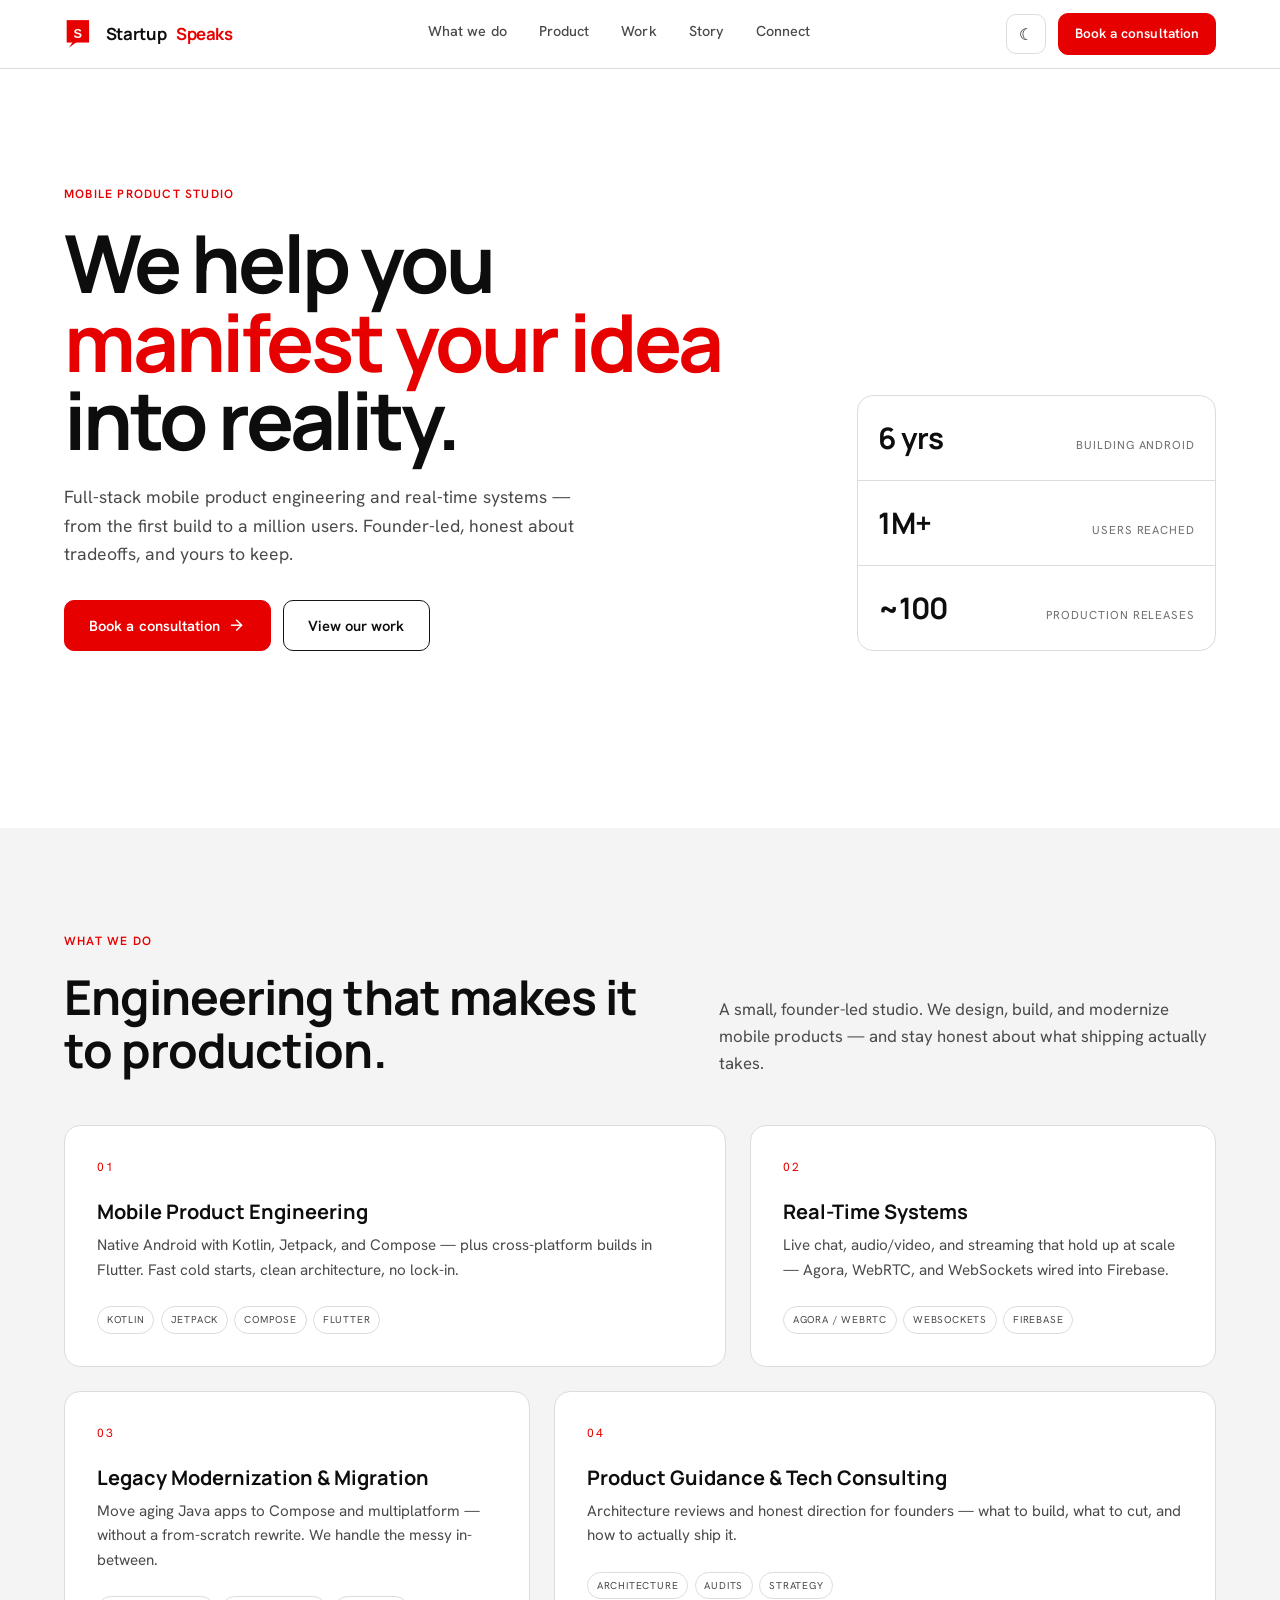
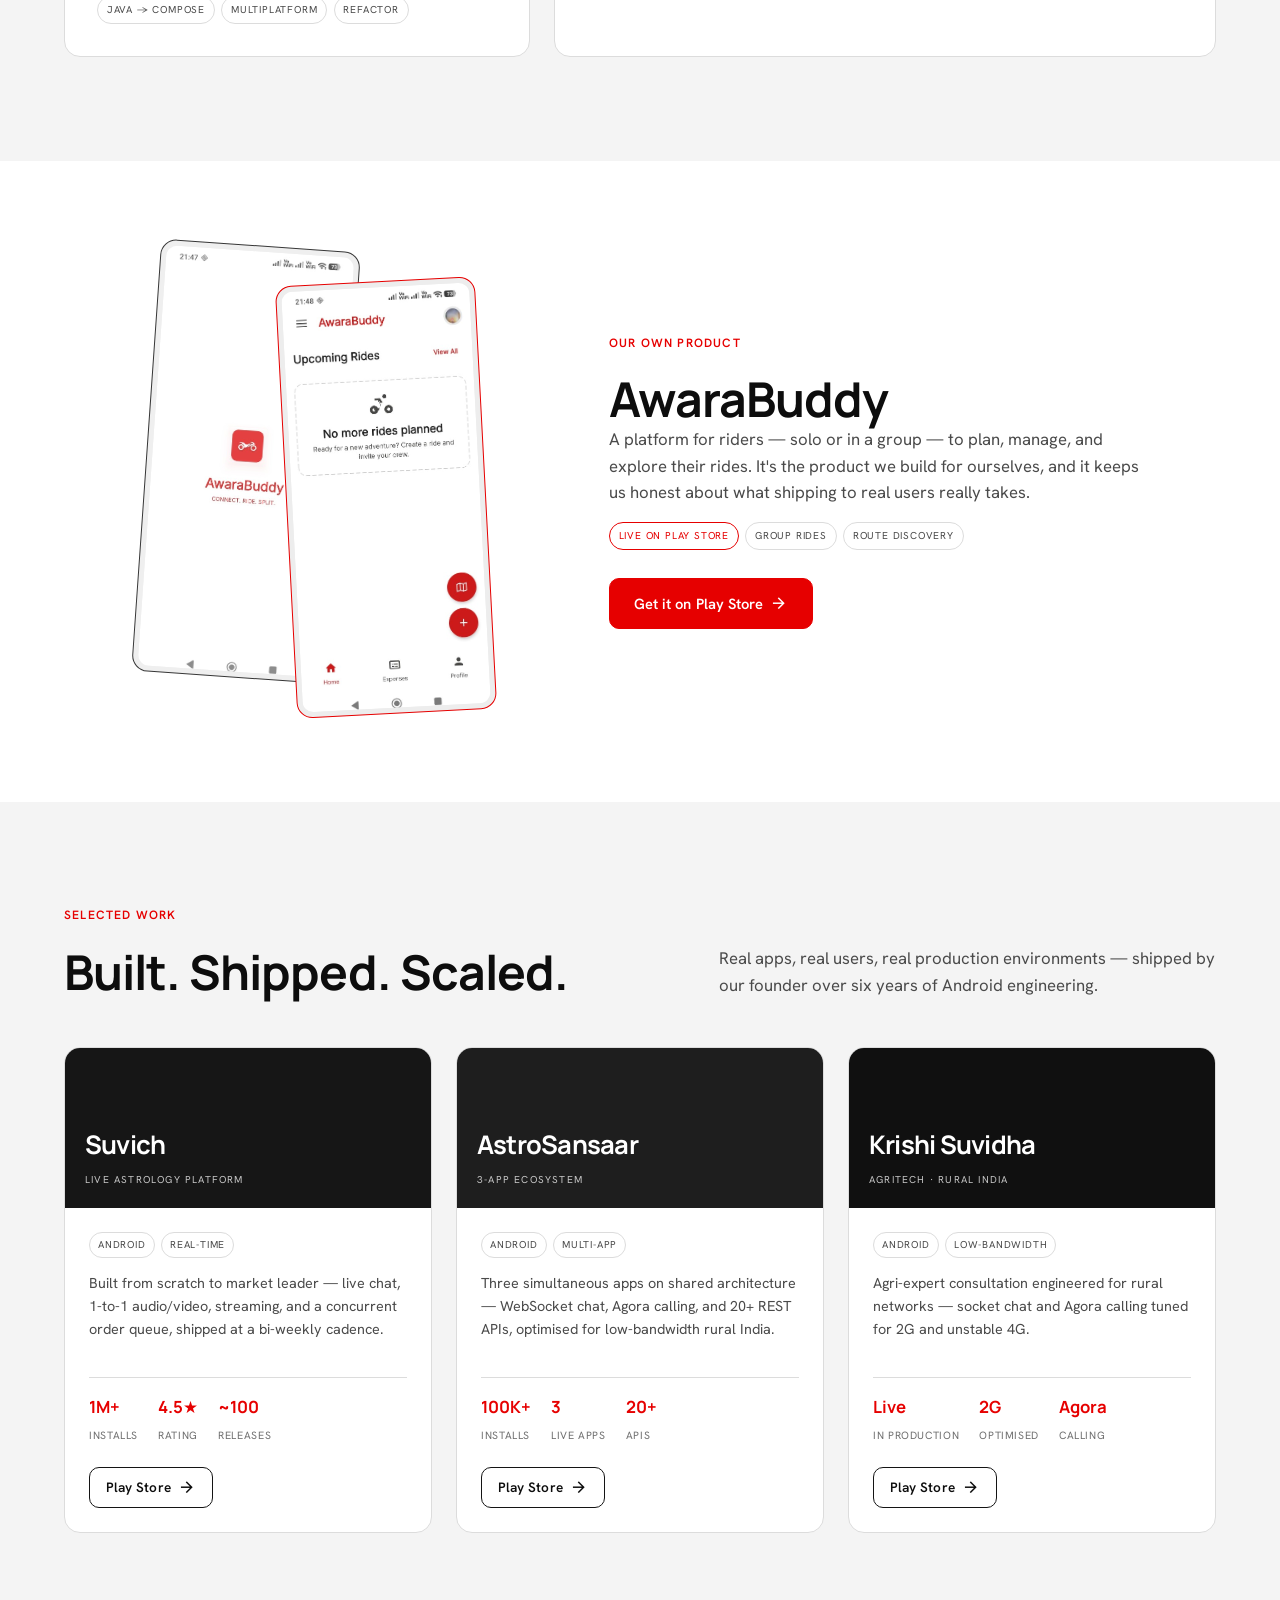
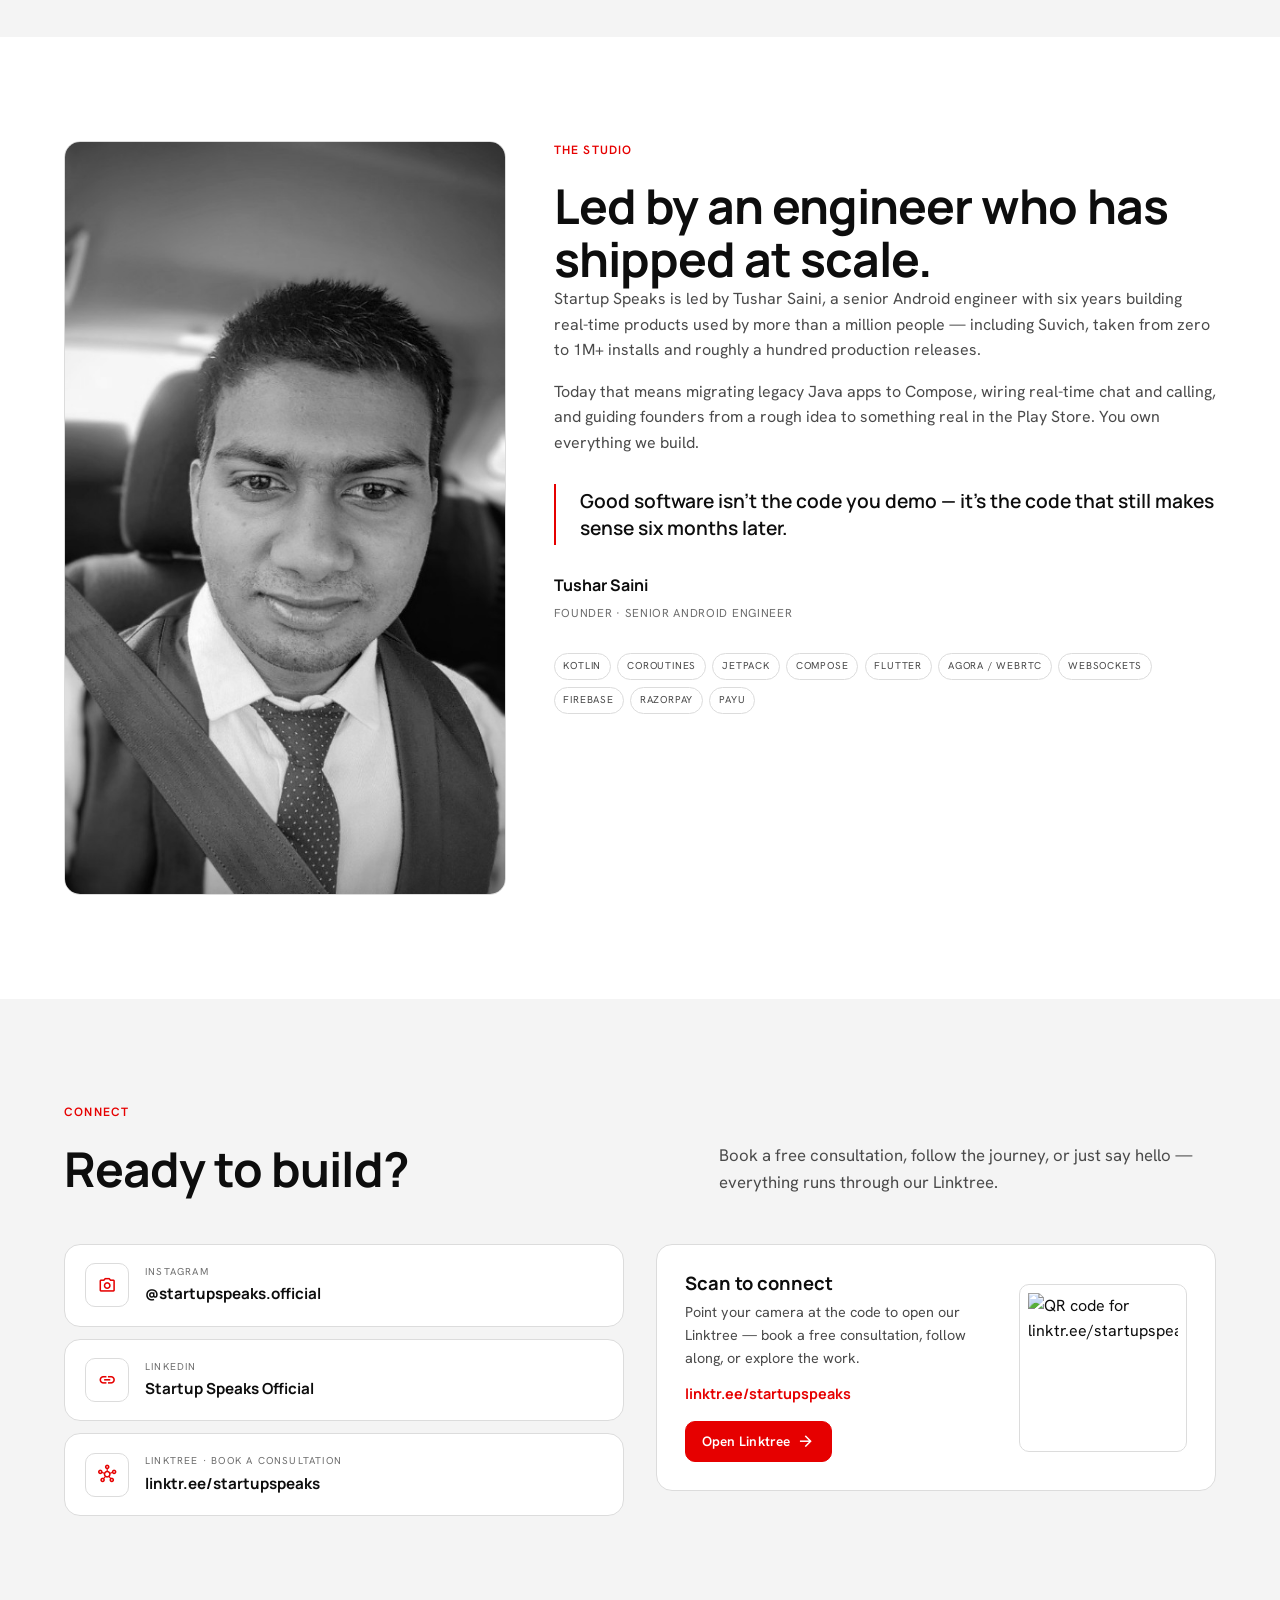
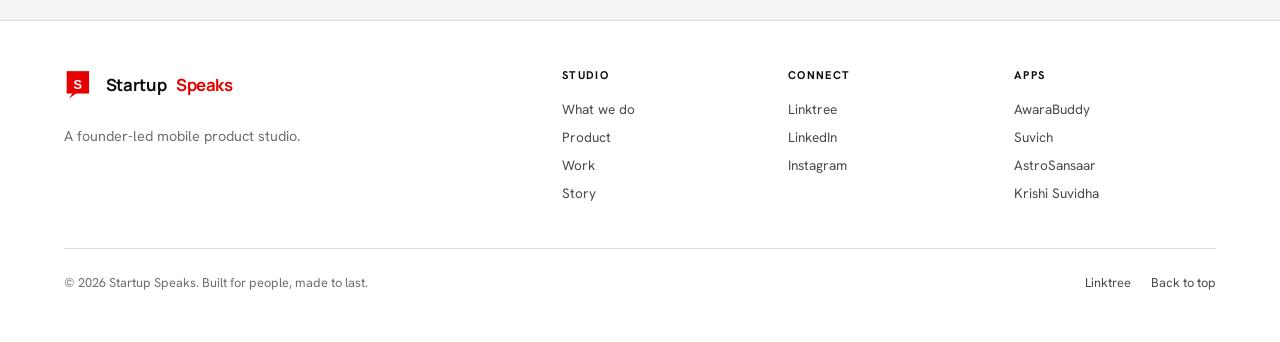
==== commit 896e54b1: "Monochrome mirrored themes, rounded corners, Manrope headlines, real AwaraBuddy screens + Play Store" ====
--- a/index.html
+++ b/index.html
@@ -27,10 +27,10 @@
   <title>Startup Speaks — Mobile Product Studio</title>
   <link rel="preconnect" href="https://fonts.googleapis.com" />
   <link rel="preconnect" href="https://fonts.gstatic.com" crossorigin />
-  <link href="https://fonts.googleapis.com/css2?family=Hanken+Grotesk:wght@300;400;500;600;700&family=JetBrains+Mono:wght@400;500&family=Syne:wght@400;600;700;800&display=swap" rel="stylesheet" />
+  <link href="https://fonts.googleapis.com/css2?family=Hanken+Grotesk:wght@300;400;500;600;700&family=Manrope:wght@400;500;600;700;800&display=swap" rel="stylesheet" />
   <link href="https://fonts.googleapis.com/css2?family=Material+Symbols+Outlined:wght,FILL@100..700,0..1&display=swap" rel="stylesheet" />
-  <link rel="stylesheet" href="assets/css/tokens.css" />
-  <link rel="stylesheet" href="assets/css/styles.css" />
+  <link rel="stylesheet" href="assets/css/tokens.css?v=20260907-5" />
+  <link rel="stylesheet" href="assets/css/styles.css?v=20260907-5" />
   <script async src="https://www.googletagmanager.com/gtag/js?id=G-L5RK6MMP61"></script>
   <script>
     window.dataLayer = window.dataLayer || [];
@@ -132,27 +132,23 @@
     <!-- PRODUCT: awarabuddy -->
     <section class="section" id="product">
       <div class="container product__grid reveal">
-        <div class="product__media" aria-hidden="true">
-          <!-- TODO: replace these placeholders with real awarabuddy screenshots in assets/img/ -->
-          <div class="phone phone--back">
-            <span class="phone__notch"></span>
-            <span class="phone__label">awarabuddy</span>
-          </div>
-          <div class="phone phone--front">
-            <span class="phone__notch"></span>
-            <span class="phone__label">Screens<br />coming soon</span>
-          </div>
+        <div class="product__media">
+          <figure class="phone phone--back">
+            <img src="assets/img/awarabuddy-1.jpg?v=20260907-5" alt="AwaraBuddy splash screen — Connect. Ride. Split." loading="lazy" />
+          </figure>
+          <figure class="phone phone--front">
+            <img src="assets/img/awarabuddy-2.jpg?v=20260907-5" alt="AwaraBuddy home screen showing upcoming rides" loading="lazy" />
+          </figure>
         </div>
         <div class="product__body">
           <span class="eyebrow">Our own product</span>
-          <h2 class="section-title">awarabuddy</h2>
+          <h2 class="section-title">AwaraBuddy</h2>
           <p class="product__lead">A platform for riders — solo or in a group — to plan, manage, and explore their rides. It's the product we build for ourselves, and it keeps us honest about what shipping to real users really takes.</p>
           <ul class="service__tags product__tags">
             <li>Live on Play Store</li><li>Group Rides</li><li>Route Discovery</li>
           </ul>
           <div class="product__actions">
-            <!-- TODO: replace with the direct Play Store package URL for awarabuddy -->
-            <a class="btn btn--primary" href="https://play.google.com/store/search?q=awarabuddy&amp;c=apps" target="_blank" rel="noopener noreferrer">Get it on Play Store <span class="material-symbols-outlined" aria-hidden="true">arrow_forward</span></a>
+            <a class="btn btn--primary" href="https://play.google.com/store/apps/details?id=com.startupspeaks.awarabuddy" target="_blank" rel="noopener noreferrer">Get it on Play Store <span class="material-symbols-outlined" aria-hidden="true">arrow_forward</span></a>
           </div>
         </div>
       </div>
@@ -319,7 +315,7 @@
           </div>
           <div>
             <h5>Apps</h5>
-            <a href="https://play.google.com/store/search?q=awarabuddy&amp;c=apps" target="_blank" rel="noopener noreferrer">awarabuddy</a>
+            <a href="https://play.google.com/store/apps/details?id=com.startupspeaks.awarabuddy" target="_blank" rel="noopener noreferrer">AwaraBuddy</a>
             <a href="https://play.google.com/store/apps/details?id=com.suvich.app.android" target="_blank" rel="noopener noreferrer">Suvich</a>
             <a href="https://play.google.com/store/apps/details?id=com.astrosansaar.astrology" target="_blank" rel="noopener noreferrer">AstroSansaar</a>
             <a href="https://play.google.com/store/apps/details?id=com.krishisuvidha.app.android" target="_blank" rel="noopener noreferrer">Krishi Suvidha</a>
@@ -336,7 +332,7 @@
     </div>
   </footer>
 
-  <script src="assets/js/theme.js" defer></script>
-  <script src="assets/js/main.js" defer></script>
+  <script src="assets/js/theme.js?v=20260907-5" defer></script>
+  <script src="assets/js/main.js?v=20260907-5" defer></script>
 </body>
 </html>
--- a/assets/css/tokens.css
+++ b/assets/css/tokens.css
@@ -1,145 +1,126 @@
+/* ============================================================
+   Startup Speaks — design tokens
+   Monochrome, mirrored: light = black on white,
+   dark = white on black. Single crimson accent kept for CTAs.
+   Soft rounded corners. No monospace labels.
+   ============================================================ */
+
 :root,
 [data-theme="light"] {
-  /* Crimson Editorial — light */
-  --bg: #fbf9f9;
-  --surface: #fbf9f9;
-  --surface-dim: #dbdad9;
-  --surface-bright: #fbf9f9;
+  /* Light — black on white */
+  --bg: #ffffff;
+  --surface: #ffffff;
+  --surface-dim: #ededed;
+  --surface-bright: #ffffff;
   --surface-container-lowest: #ffffff;
-  --surface-container-low: #f5f3f3;
-  --surface-container: #efeded;
-  --surface-container-high: #e9e8e7;
-  --surface-container-highest: #e3e2e2;
-  --surface-variant: #e3e2e2;
-  --surface-stroke: #e3e2e2;
-  --text: #1b1c1c;
-  --text-secondary: #5f5e5e;
-  --text-muted: #585a5a;
-  --text-variant: #5f3f3a;
-  --stat-num: #1b1c1c;
+  --surface-container-low: #f4f4f4;
+  --surface-container: #ededed;
+  --surface-container-high: #e4e4e4;
+  --surface-container-highest: #dcdcdc;
+  --surface-variant: #e4e4e4;
+  --surface-stroke: #e0e0e0;
+  --text: #0d0d0d;
+  --text-secondary: #4a4a4a;
+  --text-muted: #6f6f6f;
+  --text-variant: #4a4a4a;
+  --stat-num: #0d0d0d;
   --accent: #e60000;
-  --accent-soft: #b70100;
-  --accent-tint: #ffdad4;
-  --accent-peach: #ffb4a8;
+  --accent-soft: #c00000;
+  --accent-tint: #ffe3df;
   --on-accent: #ffffff;
-  --on-accent-container: #fff7f5;
-  --border: #946e68;
-  --border-subtle: #e9bcb5;
-  --inverse-bg: #1b1c1c;
-  --inverse-text: #fbf9f9;
-  --inverse-muted: #c8c6c5;
-  --nav-bg: rgba(251, 249, 249, 0.94);
-  --focus-ring: #e60000;
-  --font-display: "Syne", system-ui, sans-serif;
+  --border: #141414;
+  --border-subtle: #dcdcdc;
+  --inverse-bg: #0d0d0d;
+  --inverse-text: #ffffff;
+  --nav-bg: rgba(255, 255, 255, 0.9);
+  --focus-ring: #0d0d0d;
+
+  --font-display: "Manrope", system-ui, sans-serif;
   --font-body: "Hanken Grotesk", system-ui, sans-serif;
   --font-label: "Hanken Grotesk", system-ui, sans-serif;
+
   --container-max: 1280px;
   --margin-desktop: 64px;
   --margin-mobile: 16px;
   --gutter: 24px;
   --space-unit: 8px;
-  --radius: 0;
-  --display-size: clamp(2.5rem, 6vw, 4rem);
-  --display-lh: 1.05;
-  --display-track: -0.02em;
-  --headline-lg-size: clamp(1.75rem, 3vw, 2rem);
-  --headline-md-size: 1.5rem;
-  --label-size: 14px;
-  --label-track: 0.05em;
-  --label-weight: 600;
-  --thumb-1: #2a0a0a;
-  --thumb-2: #1a1510;
-  --thumb-3: #1f1410;
+
+  --radius: 16px;
+  --radius-sm: 10px;
+  --radius-pill: 999px;
+
+  --thumb-1: #161616;
+  --thumb-2: #1e1e1e;
+  --thumb-3: #101010;
 }
 
 [data-theme="dark"] {
-  /* Noir & Crimson — dark */
-  --bg: #131313;
-  --surface: #131313;
-  --surface-dim: #131313;
-  --surface-bright: #393939;
-  --surface-container-lowest: #0e0e0e;
-  --surface-container-low: #1c1b1b;
-  --surface-container: #20201f;
-  --surface-container-high: #2a2a2a;
-  --surface-container-highest: #353535;
-  --surface-variant: #353535;
-  --surface-stroke: #27272a;
-  --text: #e5e2e1;
-  --text-secondary: #c6c6c6;
-  --text-muted: #b5b5b5;
-  --text-variant: #e9bcb5;
-  --stat-num: #e5e2e1;
+  /* Dark — white on black (mirrored) */
+  --bg: #0d0d0d;
+  --surface: #0d0d0d;
+  --surface-dim: #0d0d0d;
+  --surface-bright: #2a2a2a;
+  --surface-container-lowest: #070707;
+  --surface-container-low: #151515;
+  --surface-container: #1b1b1b;
+  --surface-container-high: #242424;
+  --surface-container-highest: #2e2e2e;
+  --surface-variant: #242424;
+  --surface-stroke: #262626;
+  --text: #f5f5f5;
+  --text-secondary: #b3b3b3;
+  --text-muted: #8a8a8a;
+  --text-variant: #b3b3b3;
+  --stat-num: #f5f5f5;
   --accent: #e60000;
-  --accent-soft: #ffb4a8;
-  --accent-tint: #ffb4a8;
-  --accent-peach: #ffb4a8;
+  --accent-soft: #ff5a4d;
+  --accent-tint: #3a0f0c;
   --on-accent: #ffffff;
-  --on-accent-container: #fff7f5;
-  --border: #b08781;
-  --border-subtle: #5f3f3a;
-  --inverse-bg: #e5e2e1;
-  --inverse-text: #131313;
-  --inverse-muted: #c6c6c6;
-  --nav-bg: rgba(19, 19, 19, 0.88);
-  --focus-ring: #e60000;
-  --font-label: "JetBrains Mono", ui-monospace, monospace;
+  --border: #ededed;
+  --border-subtle: #2b2b2b;
+  --inverse-bg: #ffffff;
+  --inverse-text: #0d0d0d;
+  --nav-bg: rgba(13, 13, 13, 0.9);
+  --focus-ring: #ededed;
+
   --container-max: 1440px;
-  --display-size: clamp(2rem, 7vw, 5rem);
-  --display-lh: 1;
-  --display-track: -0.04em;
-  --headline-lg-size: clamp(2rem, 4vw, 3rem);
-  --headline-md-size: 2rem;
-  --label-size: 12px;
-  --label-track: 0.14em;
-  --label-weight: 500;
-  --thumb-1: #2a1010;
-  --thumb-2: #102018;
-  --thumb-3: #201810;
+
+  --thumb-1: #1c1c1c;
+  --thumb-2: #242424;
+  --thumb-3: #161616;
 }
 
 @media (prefers-color-scheme: dark) {
   :root:not([data-theme="light"]) {
-    --bg: #131313;
-    --surface: #131313;
-    --surface-dim: #131313;
-    --surface-bright: #393939;
-    --surface-container-lowest: #0e0e0e;
-    --surface-container-low: #1c1b1b;
-    --surface-container: #20201f;
-    --surface-container-high: #2a2a2a;
-    --surface-container-highest: #353535;
-    --surface-variant: #353535;
-    --surface-stroke: #27272a;
-    --text: #e5e2e1;
-    --text-secondary: #c6c6c6;
-    --text-muted: #b5b5b5;
-    --text-variant: #e9bcb5;
-    --stat-num: #e5e2e1;
+    --bg: #0d0d0d;
+    --surface: #0d0d0d;
+    --surface-dim: #0d0d0d;
+    --surface-bright: #2a2a2a;
+    --surface-container-lowest: #070707;
+    --surface-container-low: #151515;
+    --surface-container: #1b1b1b;
+    --surface-container-high: #242424;
+    --surface-container-highest: #2e2e2e;
+    --surface-variant: #242424;
+    --surface-stroke: #262626;
+    --text: #f5f5f5;
+    --text-secondary: #b3b3b3;
+    --text-muted: #8a8a8a;
+    --text-variant: #b3b3b3;
+    --stat-num: #f5f5f5;
     --accent: #e60000;
-    --accent-soft: #ffb4a8;
-    --accent-tint: #ffb4a8;
-    --accent-peach: #ffb4a8;
+    --accent-soft: #ff5a4d;
+    --accent-tint: #3a0f0c;
     --on-accent: #ffffff;
-    --on-accent-container: #fff7f5;
-    --border: #b08781;
-    --border-subtle: #5f3f3a;
-    --inverse-bg: #e5e2e1;
-    --inverse-text: #131313;
-    --inverse-muted: #c6c6c6;
-    --nav-bg: rgba(19, 19, 19, 0.88);
-    --font-label: "JetBrains Mono", ui-monospace, monospace;
+    --border: #ededed;
+    --border-subtle: #2b2b2b;
+    --inverse-bg: #ffffff;
+    --inverse-text: #0d0d0d;
+    --nav-bg: rgba(13, 13, 13, 0.9);
+    --focus-ring: #ededed;
     --container-max: 1440px;
-    --display-size: clamp(2rem, 7vw, 5rem);
-    --display-lh: 1;
-    --display-track: -0.04em;
-    --headline-lg-size: clamp(2rem, 4vw, 3rem);
-    --headline-md-size: 2rem;
-    --label-size: 12px;
-    --label-track: 0.14em;
-    --label-weight: 500;
-    --thumb-1: #2a1010;
-    --thumb-2: #102018;
-    --thumb-3: #201810;
+    --thumb-1: #1c1c1c;
+    --thumb-2: #242424;
+    --thumb-3: #161616;
   }
 }
--- a/assets/css/styles.css
+++ b/assets/css/styles.css
@@ -46,8 +46,8 @@
 .eyebrow {
   font-family: var(--font-label);
   font-size: 12px;
-  font-weight: 500;
-  letter-spacing: 0.16em;
+  font-weight: 600;
+  letter-spacing: 0.1em;
   text-transform: uppercase;
   color: var(--accent);
   display: block;
@@ -67,7 +67,7 @@
 }
 .section-title {
   font-size: clamp(1.9rem, 4vw, 3rem);
-  font-weight: 800;
+  font-weight: 700;
   letter-spacing: -0.02em;
   color: var(--text);
 }
@@ -84,14 +84,14 @@
   align-items: center;
   justify-content: center;
   gap: 0.45rem;
-  padding: 0.85rem 1.5rem;
-  font-family: var(--font-label);
-  font-weight: 500;
-  font-size: 0.8rem;
-  letter-spacing: 0.06em;
-  text-transform: uppercase;
+  padding: 0.8rem 1.5rem;
+  font-family: var(--font-body);
+  font-weight: 600;
+  font-size: 0.92rem;
+  letter-spacing: 0.005em;
   text-decoration: none;
   border: 1px solid transparent;
+  border-radius: var(--radius-sm);
   cursor: pointer;
   transition: background 0.2s, border-color 0.2s, color 0.2s;
 }
@@ -99,7 +99,7 @@
 .btn--primary:hover { filter: brightness(1.08); }
 .btn--ghost { background: transparent; color: var(--text); border-color: var(--border); }
 .btn--ghost:hover { border-color: var(--accent); color: var(--accent); }
-.btn--sm { padding: 0.6rem 1rem; font-size: 0.72rem; }
+.btn--sm { padding: 0.55rem 1rem; font-size: 0.85rem; }
 .btn .material-symbols-outlined { font-size: 1.1rem; }
 
 /* ---------- Header ---------- */
@@ -124,7 +124,7 @@
   gap: 0.6rem;
   text-decoration: none;
   font-family: var(--font-display);
-  font-weight: 800;
+  font-weight: 700;
   font-size: 1.05rem;
   letter-spacing: -0.02em;
   color: var(--text);
@@ -135,9 +135,10 @@
 .nav-desktop { display: none; align-items: center; gap: 2rem; }
 .nav-desktop a {
   text-decoration: none;
-  font-family: var(--font-label);
-  font-size: 0.78rem;
-  letter-spacing: 0.04em;
+  font-family: var(--font-body);
+  font-weight: 500;
+  font-size: 0.9rem;
+  letter-spacing: 0.005em;
   color: var(--text-secondary);
   position: relative;
   padding-bottom: 4px;
@@ -219,7 +220,7 @@
 }
 .hero__title {
   font-size: clamp(2.6rem, 7vw, 5rem);
-  font-weight: 800;
+  font-weight: 700;
   letter-spacing: -0.04em;
   line-height: 0.98;
   margin-bottom: 1.5rem;
@@ -245,7 +246,7 @@
 .hero__stat strong {
   font-family: var(--font-display);
   font-size: 1.85rem;
-  font-weight: 800;
+  font-weight: 700;
   color: var(--stat-num);
   letter-spacing: -0.02em;
 }
@@ -307,39 +308,32 @@
   justify-content: center;
 }
 .phone {
-  width: 190px;
-  aspect-ratio: 9 / 19;
+  width: 200px;
+  aspect-ratio: 9 / 19.5;
+  margin: 0;
+  padding: 5px;
   border: 1px solid var(--border);
   background: var(--surface-container);
   position: relative;
-  display: flex;
-  align-items: center;
-  justify-content: center;
-}
-.phone__notch {
-  position: absolute;
-  top: 12px; left: 50%;
-  transform: translateX(-50%);
-  width: 46px; height: 5px;
-  background: var(--border);
-}
-.phone__label {
-  font-family: var(--font-display);
-  font-weight: 700;
-  text-align: center;
-  color: var(--text-muted);
-  font-size: 0.95rem;
-  line-height: 1.3;
+  display: block;
+}
+.phone img {
+  width: 100%;
+  height: 100%;
+  object-fit: cover;
+  object-position: top center;
+  display: block;
+  border-radius: 11px;
 }
 .phone--back {
-  transform: translate(28px, -18px) rotate(4deg);
-  opacity: 0.55;
+  transform: translate(34px, -20px) rotate(4deg);
+  opacity: 0.85;
 }
 .phone--front {
-  transform: translate(-24px, 14px) rotate(-3deg);
+  transform: translate(-26px, 16px) rotate(-3deg);
   border-color: var(--accent);
-}
-.phone--front .phone__label { color: var(--accent); }
+  z-index: 1;
+}
 .product__lead { font-size: 1.05rem; max-width: 34rem; }
 .product__tags { margin-top: 0; margin-bottom: 1.75rem; }
 .product__tags li:first-child { border-color: var(--accent); color: var(--accent); }
@@ -423,7 +417,7 @@
   color: var(--text);
 }
 .founder { display: flex; align-items: center; gap: 1rem; margin-top: 1.5rem; }
-.founder__name { display: block; font-family: var(--font-display); font-weight: 800; font-size: 1rem; }
+.founder__name { display: block; font-family: var(--font-display); font-weight: 700; font-size: 1rem; }
 .founder__role { font-family: var(--font-label); font-size: 0.72rem; letter-spacing: 0.06em; text-transform: uppercase; color: var(--text-muted); }
 .skills { display: flex; flex-wrap: wrap; gap: 0.4rem; margin-top: 1.75rem; }
 .skills li {
@@ -522,3 +516,31 @@
   .reveal { opacity: 1; transform: none; transition: none; }
   * { transition: none !important; }
 }
+
+/* ---------- Rounded corners ---------- */
+.service,
+.work-card,
+.qr-card,
+.contact-link,
+.hero__stats,
+.phone,
+.story__photo,
+.connect-visual {
+  border-radius: var(--radius);
+  overflow: hidden;
+}
+.btn,
+.theme-toggle,
+.nav-toggle,
+.contact-link__icon,
+.qr-card__img,
+.qr-card .btn {
+  border-radius: var(--radius-sm);
+}
+.service__tags li,
+.product__tags li,
+.work-pill,
+.skills li {
+  border-radius: var(--radius-pill);
+}
+.work-card__thumb { border-radius: 0; }
